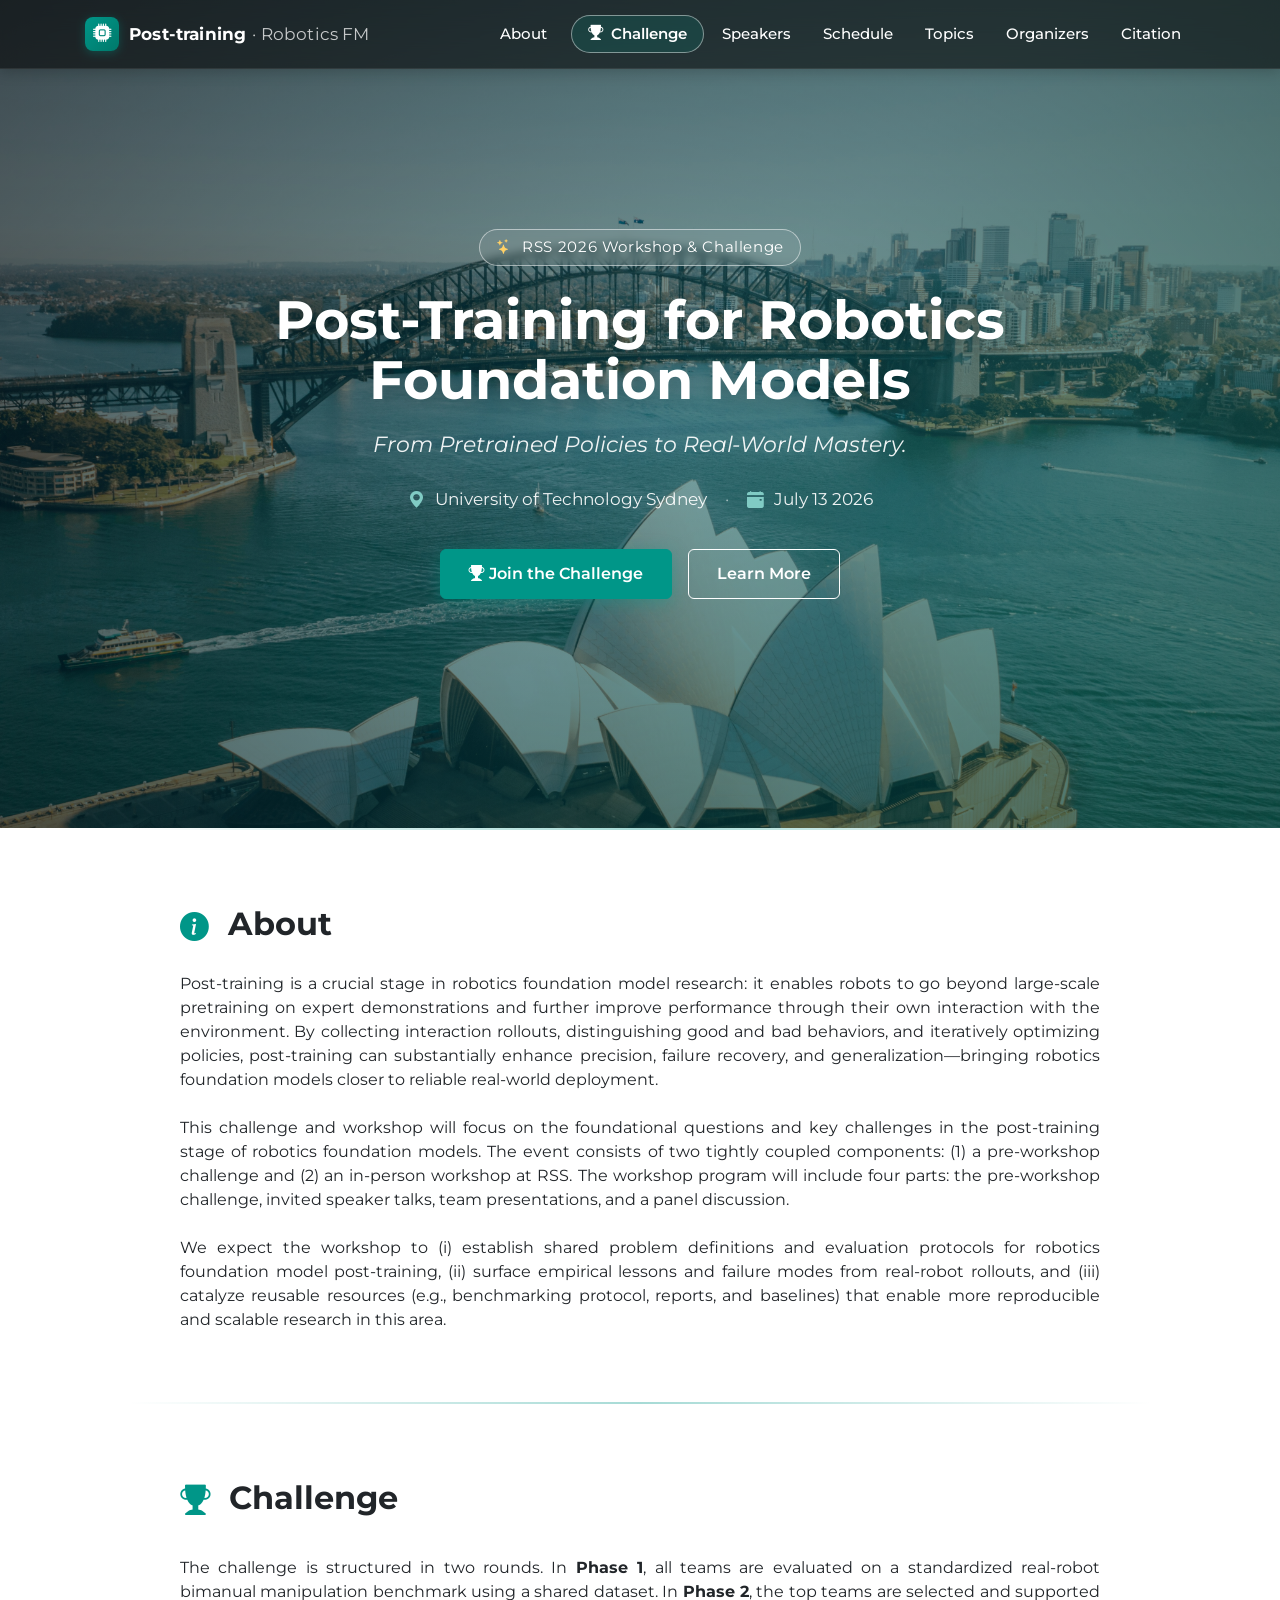
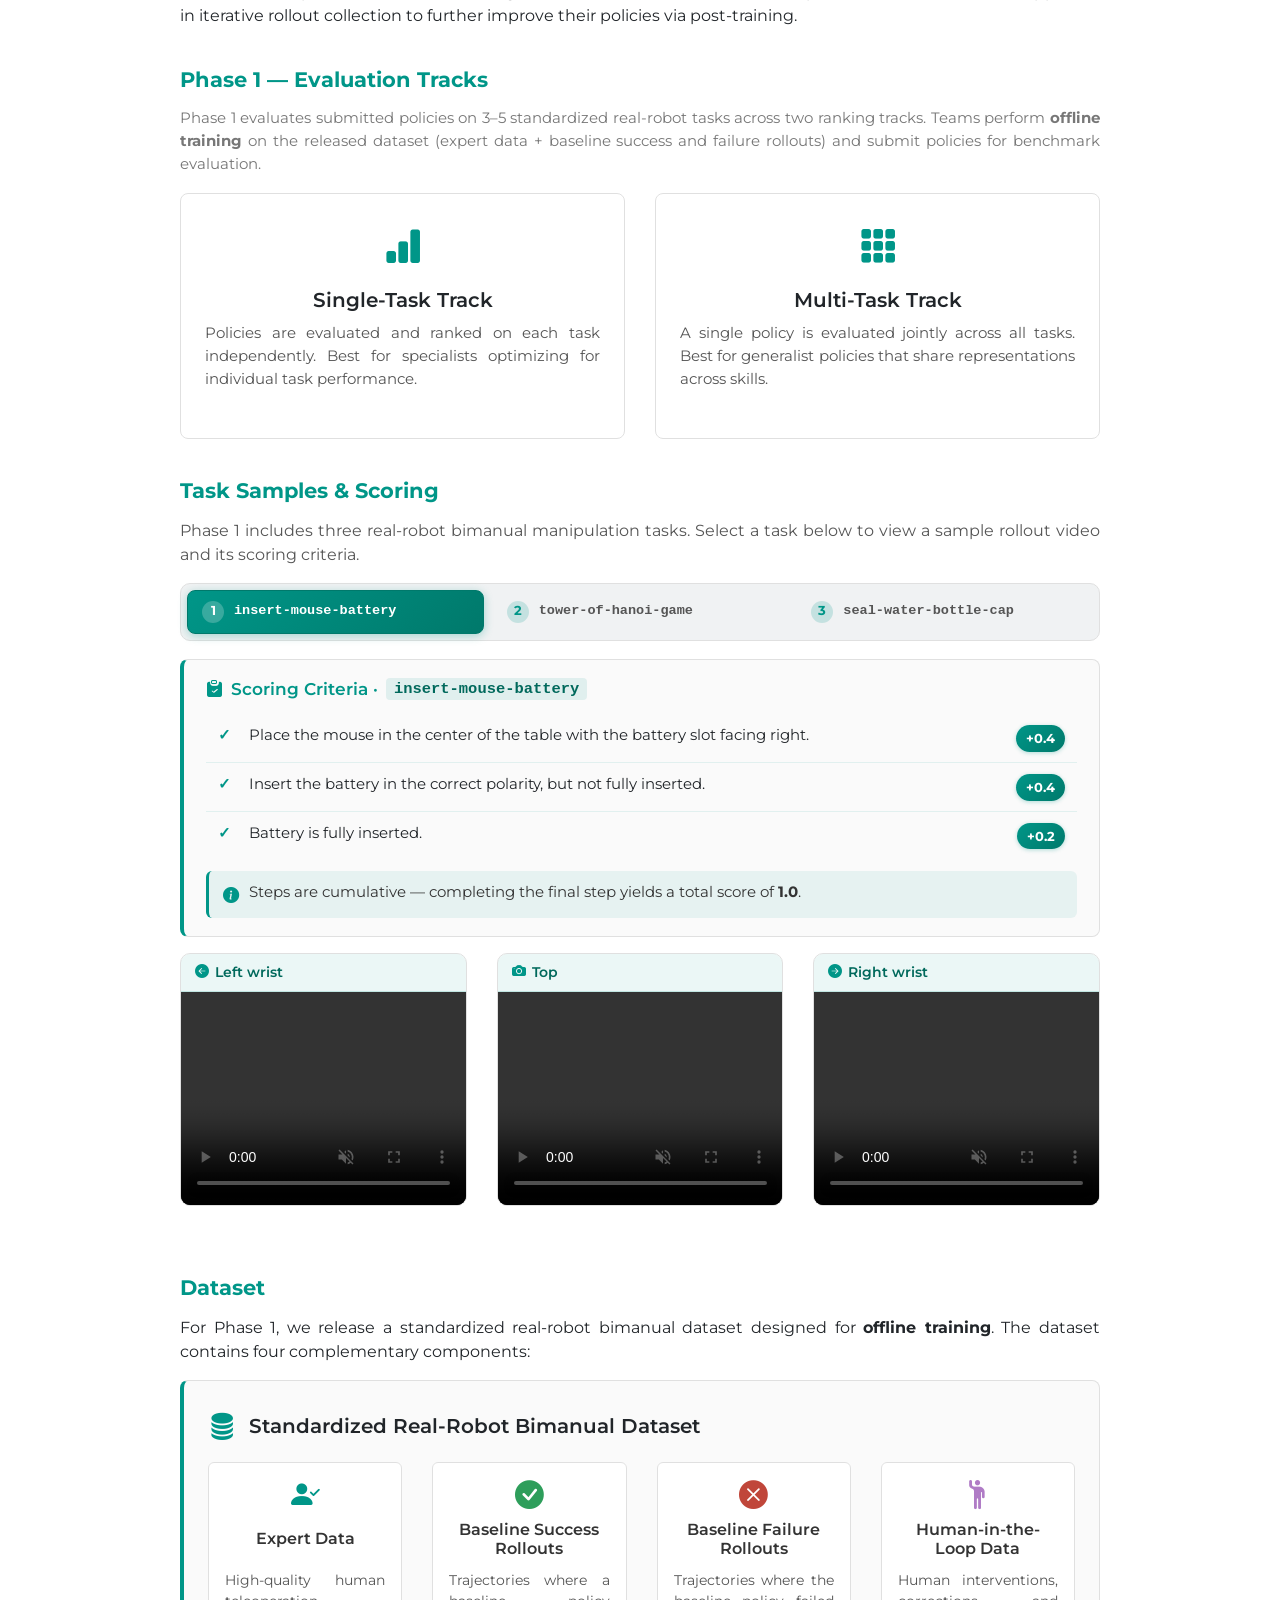
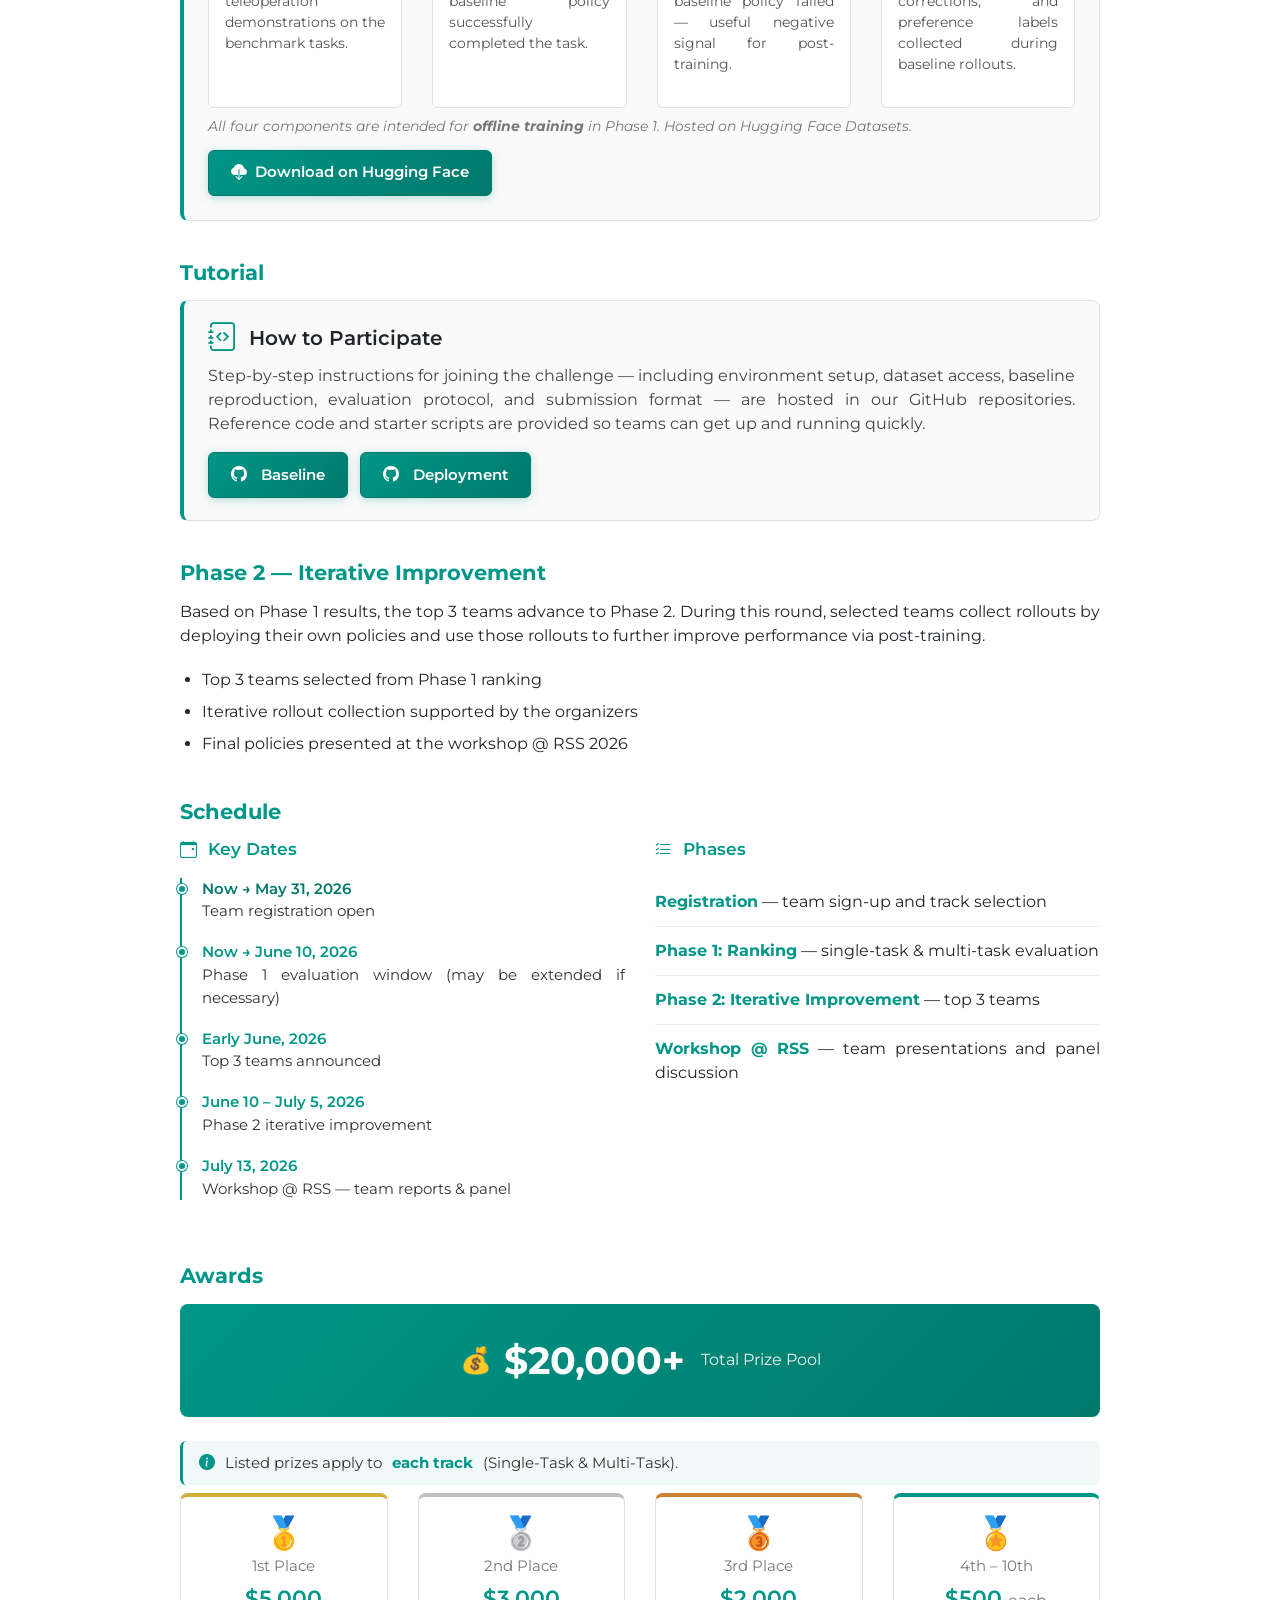
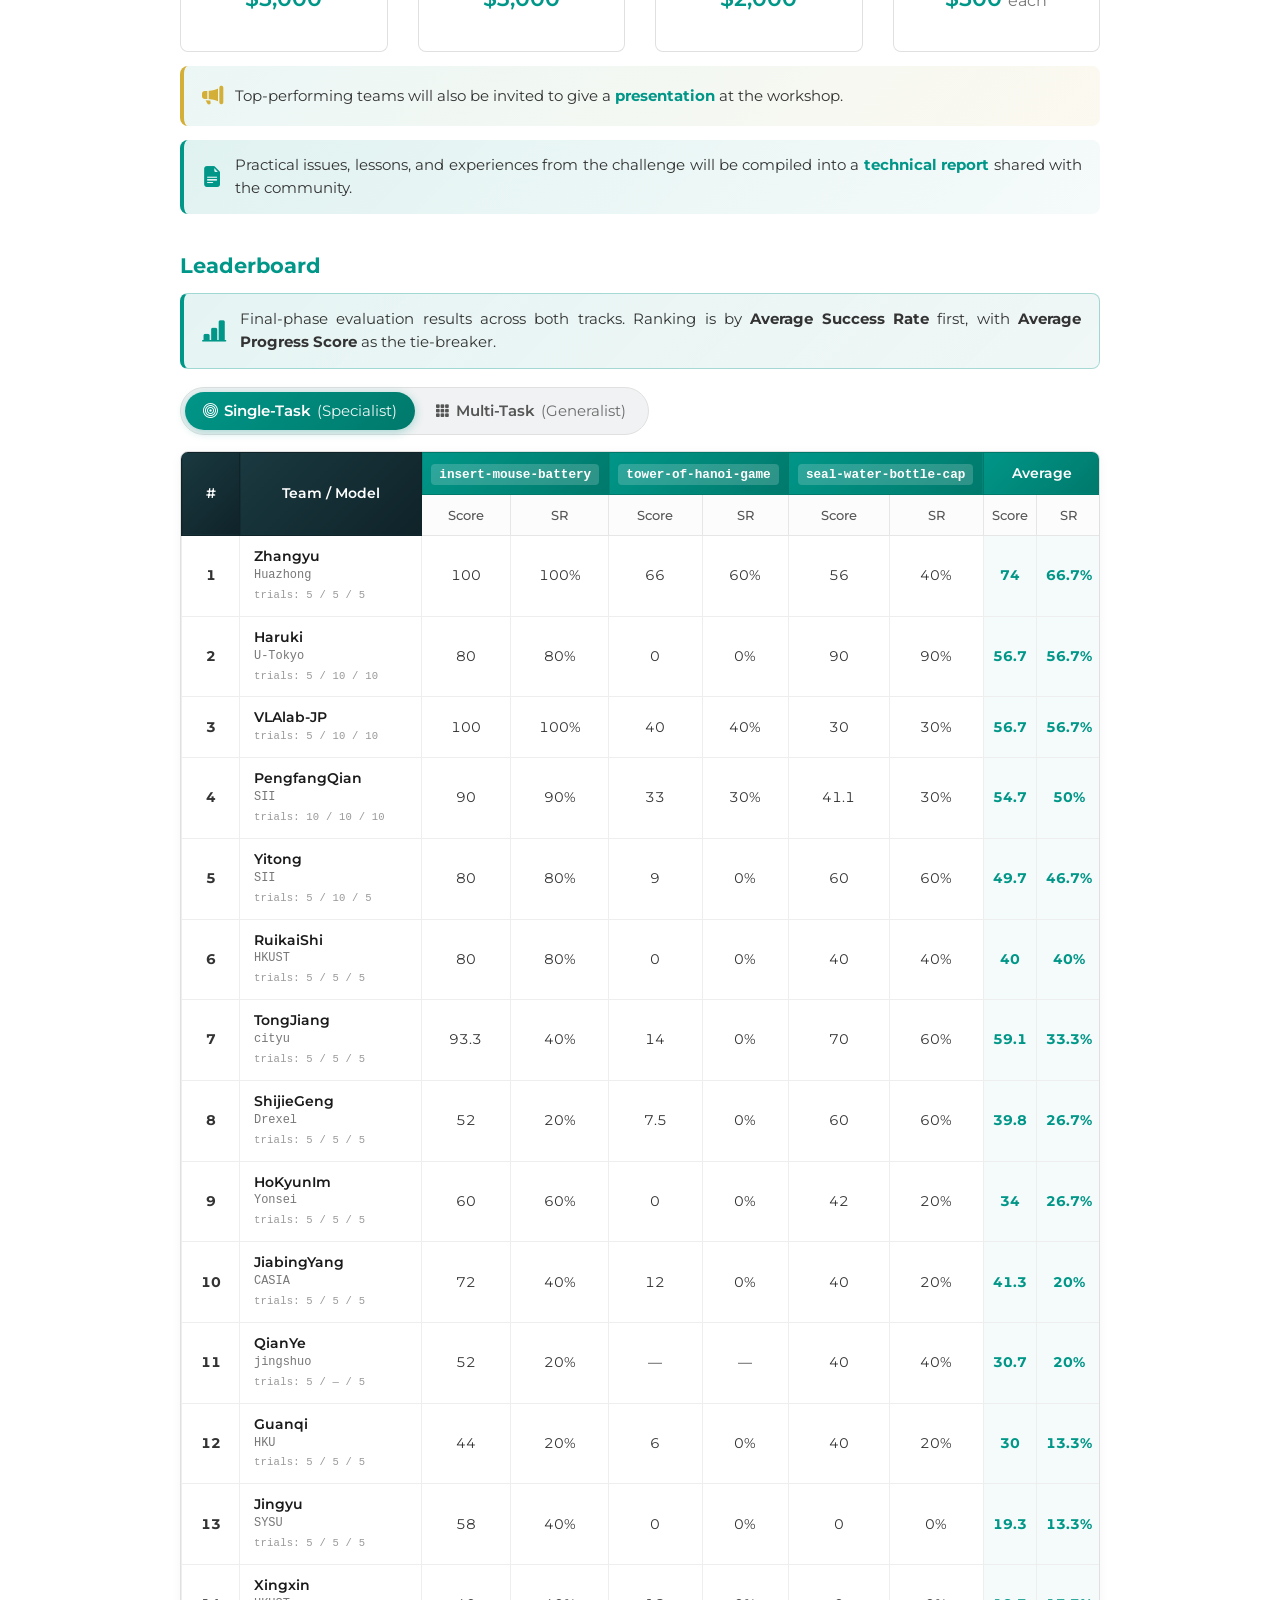
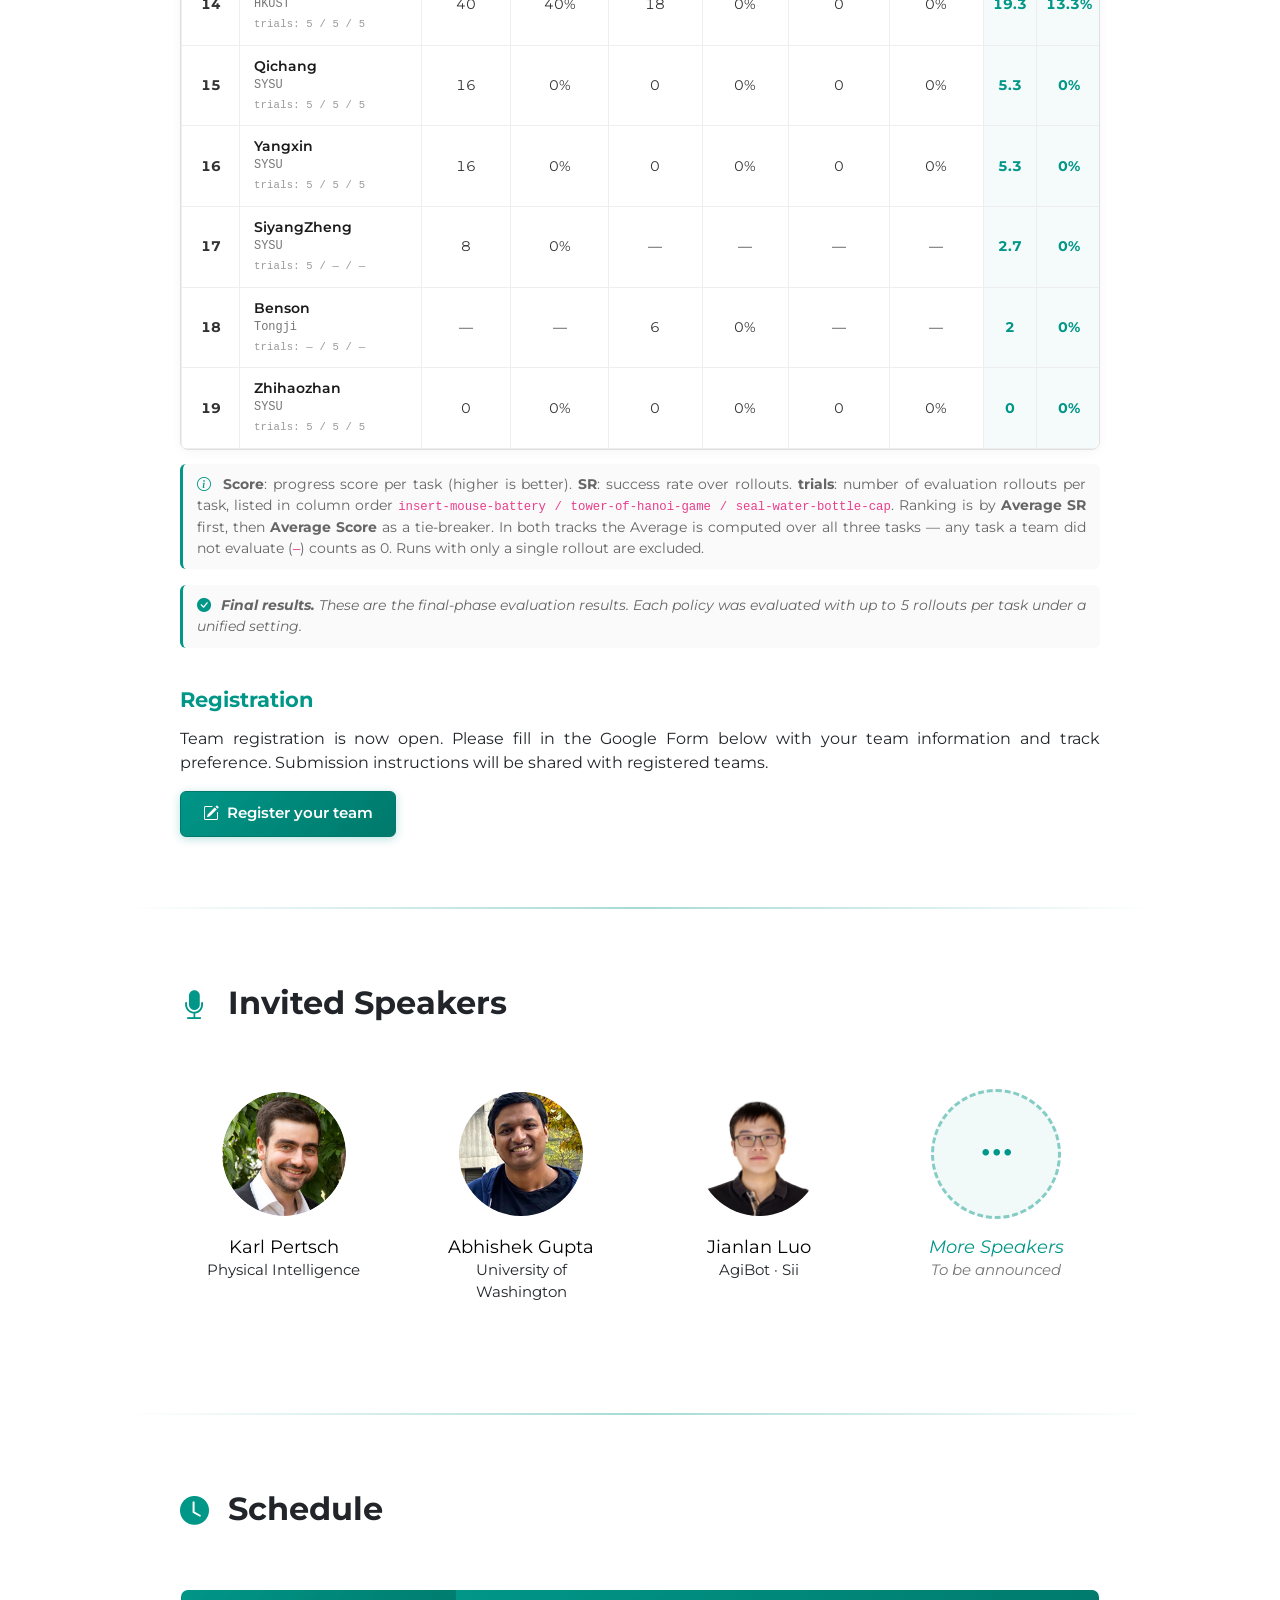
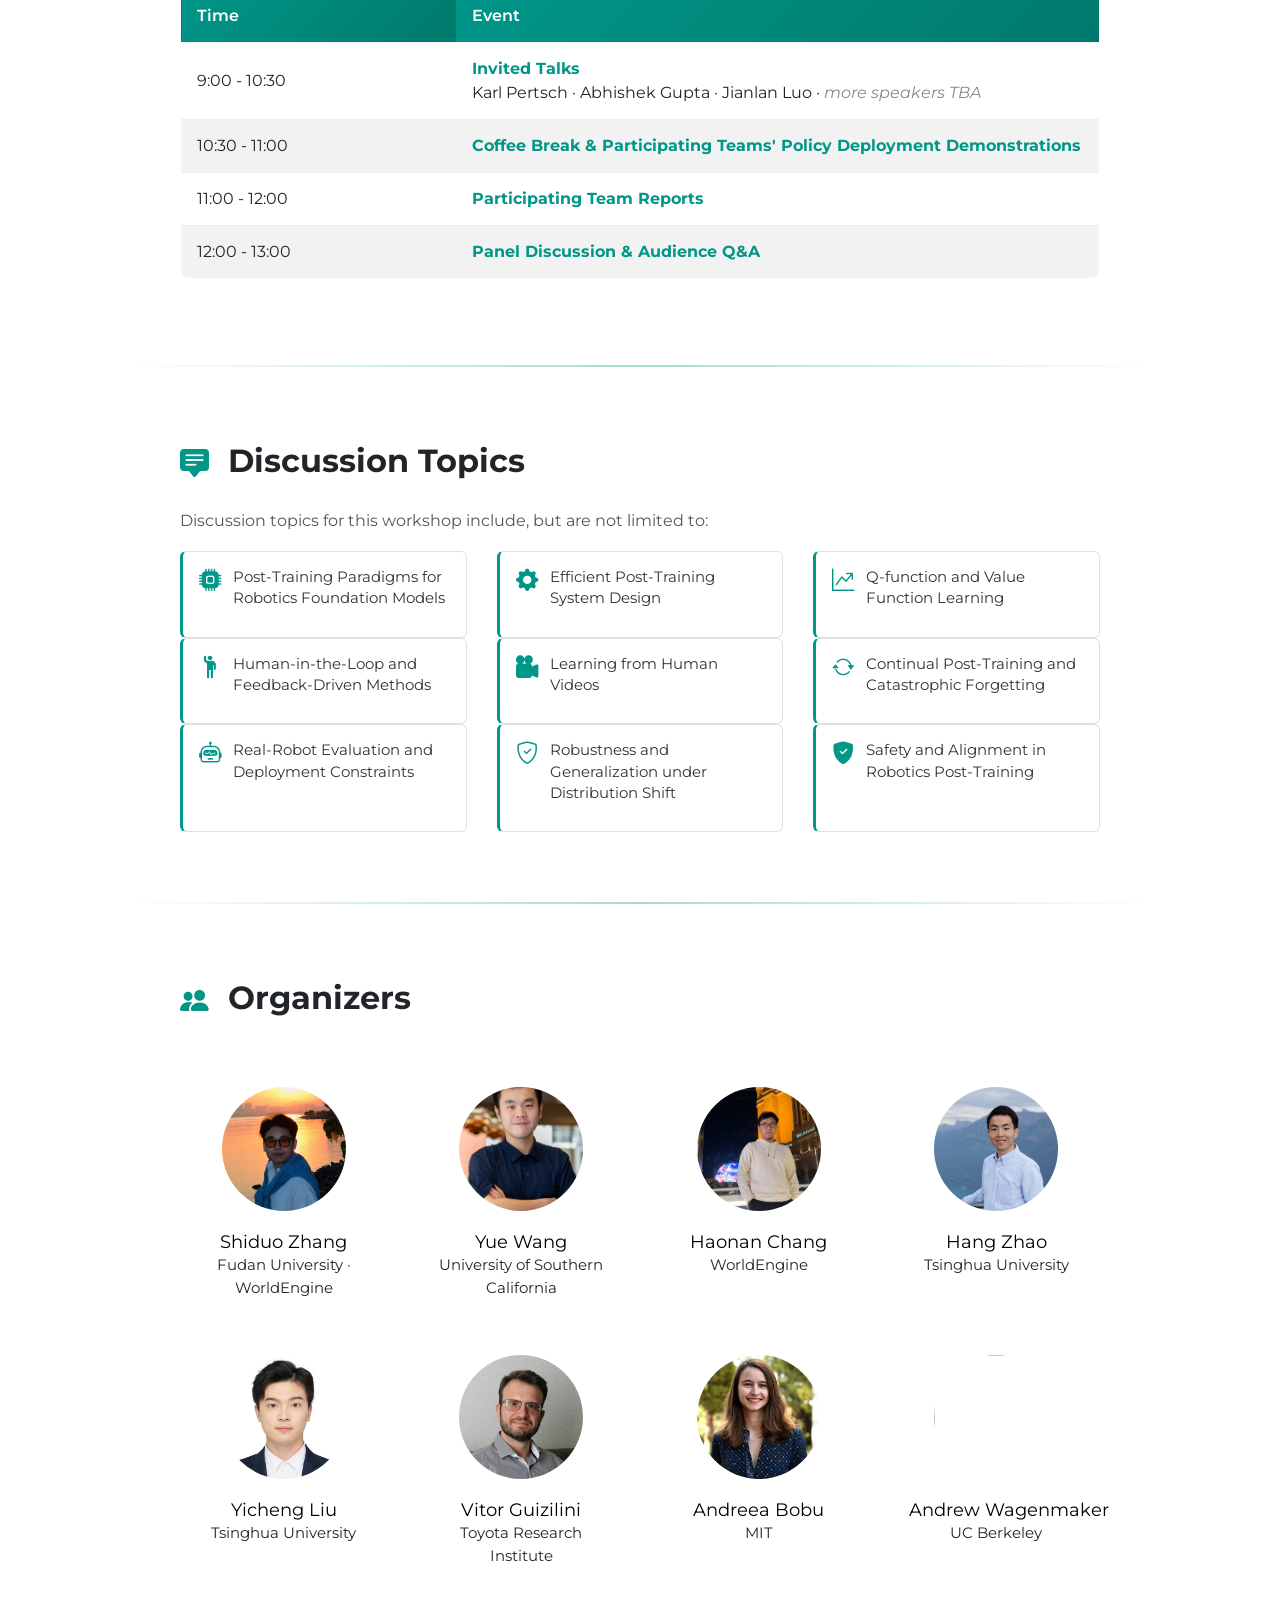
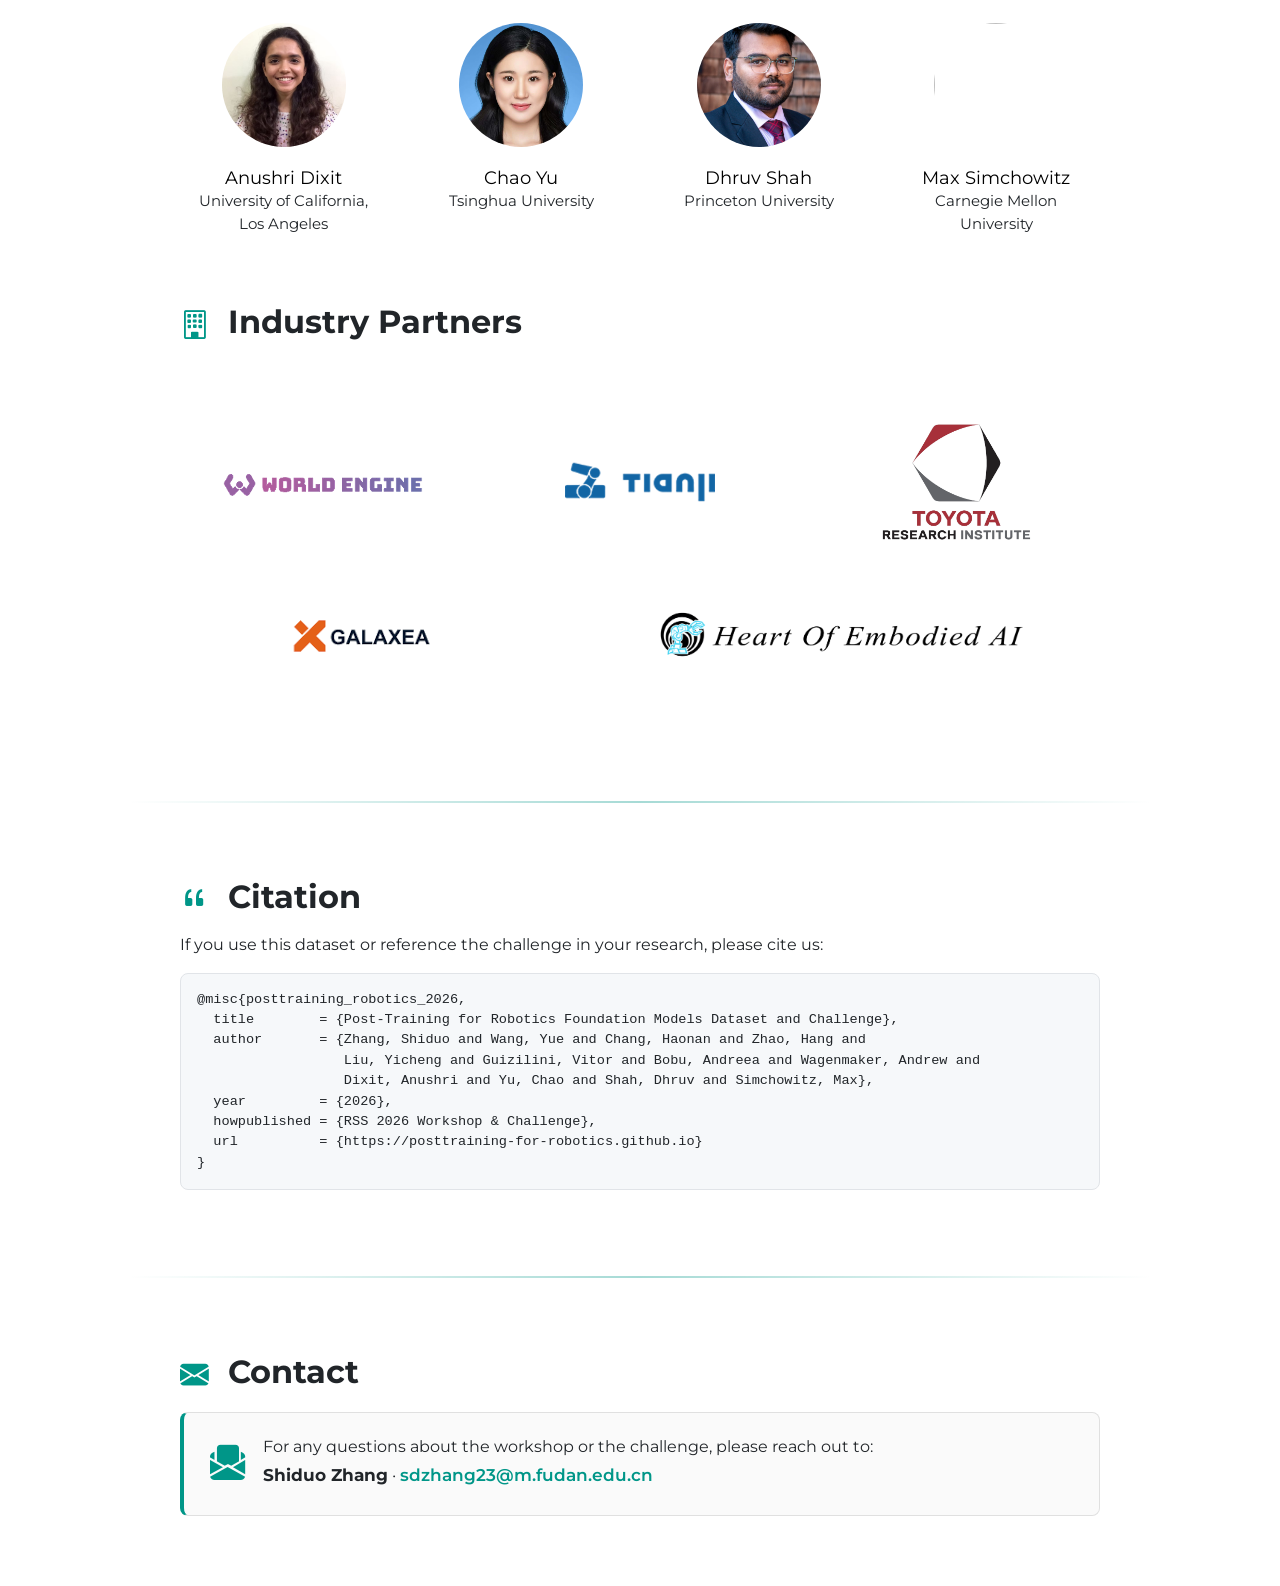
==== index.html @ f2fa3cc4 "update leaderboard" ====
<!DOCTYPE html>
<html lang="en">
    <head>
	<link rel="preconnect" href="https://fonts.gstatic.com">
<link href="https://fonts.googleapis.com/css2?family=Montserrat:wght@400;600&display=swap" rel="stylesheet">
	<meta charset="utf-8">
	<meta name="viewport" content="width=device-width, initial-scale=1, shrink-to-fit=no">
	<meta name="description" content="">
	<meta name="author" content="">
	<title>Workshop on Post-Training for Robotics Foundation Models</title>
	<link rel="icon" type="image/png" href="images/logo.png">
	<link rel="apple-touch-icon" href="images/logo.png">
	<script src="https://ajax.googleapis.com/ajax/libs/jquery/3.5.1/jquery.min.js"></script>

	  <meta charset="utf-8">
	  <meta name="viewport" content="width=device-width, initial-scale=1">
	  <link rel="stylesheet" href="https://maxcdn.bootstrapcdn.com/bootstrap/4.5.2/css/bootstrap.min.css">
	  <script src="https://ajax.googleapis.com/ajax/libs/jquery/3.5.1/jquery.min.js"></script>
	  <script src="https://cdnjs.cloudflare.com/ajax/libs/popper.js/1.16.0/umd/popper.min.js"></script>
	  <script src="https://maxcdn.bootstrapcdn.com/bootstrap/4.5.2/js/bootstrap.min.js"></script>

	<!-- Latest compiled and minified JavaScript -->
	<script src="https://maxcdn.bootstrapcdn.com/bootstrap/3.3.7/js/bootstrap.min.js" integrity="sha384-Tc5IQib027qvyjSMfHjOMaLkfuWVxZxUPnCJA7l2mCWNIpG9mGCD8wGNIcPD7Txa" crossorigin="anonymous"></script>


	<link rel="stylesheet" href="http://maxcdn.bootstrapcdn.com/font-awesome/4.3.0/css/font-awesome.min.css">
	<link rel="stylesheet" href="https://cdn.jsdelivr.net/npm/bootstrap-icons@1.11.3/font/bootstrap-icons.css">
	<!-- Custom styles for this template -->


	<link href="css/scrolling-nav.css" rel="stylesheet">
	<link href="css/style.css" rel="stylesheet">
	    <!-- Global site tag (gtag.js) - Google Analytics -->
<script async src="https://www.googletagmanager.com/gtag/js?id=G-0M445FTS98"></script>
<script>
  window.dataLayer = window.dataLayer || [];
  function gtag(){dataLayer.push(arguments);}
  gtag('js', new Date());

  gtag('config', 'G-0M445FTS98');
</script>
    </head>

    <body id="page-top">

	<!-- Navigation -->
	<nav class="navbar navbar-expand-lg fixed-top" id="mainNav">
	    <div class="container bar-container">
		<a class="navbar-brand" href="#page-top">
		    <span class="brand-mark"><i class="bi bi-cpu-fill"></i></span>
		    <span class="brand-text">Post-training<span class="brand-text-sub"> · Robotics FM</span></span>
		</a>
		<button class="navbar-toggler" type="button" data-toggle="collapse" data-target="#navbarResponsive" aria-controls="navbarResponsive" aria-expanded="false" aria-label="Toggle navigation">
		    <span class="navbar-toggler-icon"></span>
		</button>
		<div class="collapse navbar-collapse" id="navbarResponsive">
		    <ul class="navbar-nav ml-auto">
				<li class="nav-item">
				    <a class="nav-link js-scroll-trigger" href="#about">About</a>
				</li>
				<li class="nav-item nav-item-cta dropdown">
				    <a class="nav-link js-scroll-trigger dropdown-toggle" href="#challenge" id="challengeDropdown" role="button" data-toggle="dropdown" aria-haspopup="true" aria-expanded="false"><i class="bi bi-trophy-fill"></i> Challenge</a>
				    <div class="dropdown-menu dropdown-menu-right" aria-labelledby="challengeDropdown">
					<a class="dropdown-item js-scroll-trigger" href="#challenge"><i class="bi bi-flag-fill"></i> Overview &amp; Tracks</a>
					<a class="dropdown-item js-scroll-trigger" href="#challenge-tasks"><i class="bi bi-camera-video-fill"></i> Tasks &amp; Scoring</a>
					<a class="dropdown-item js-scroll-trigger" href="#challenge-dataset"><i class="bi bi-database-fill"></i> Dataset</a>
					<a class="dropdown-item js-scroll-trigger" href="#challenge-tutorial"><i class="bi bi-journal-code"></i> Tutorial</a>
					<a class="dropdown-item js-scroll-trigger" href="#challenge-leaderboard"><i class="bi bi-bar-chart-line-fill"></i> Leaderboard</a>
					<a class="dropdown-item js-scroll-trigger" href="#challenge-registration"><i class="bi bi-pencil-square"></i> Registration</a>
				    </div>
				</li>
				<li class="nav-item">
				    <a class="nav-link js-scroll-trigger" href="#speakers">Speakers</a>
				</li>
				<li class="nav-item">
				    <a class="nav-link js-scroll-trigger" href="#schedule">Schedule</a>
				</li>
				<li class="nav-item">
				    <a class="nav-link js-scroll-trigger" href="#topics">Topics</a>
				</li>
				<li class="nav-item">
				    <a class="nav-link js-scroll-trigger" href="#organizers">Organizers</a>
				</li>
				<li class="nav-item">
				    <a class="nav-link js-scroll-trigger" href="#citation">Citation</a>
				</li>
		    </ul>
		</div>
	    </div>
	</nav>

	<header id="hero" class="hero-section">
	    <div class="hero-overlay"></div>
	    <div class="container hero-content">
		<div class="hero-eyebrow"><i class="bi bi-stars"></i> RSS 2026 Workshop &amp; Challenge</div>
		<h1 class="hero-title">Post-Training for Robotics Foundation Models</h1>
		<div class="hero-slogan">From Pretrained Policies to Real-World Mastery.</div>
		<div class="hero-meta">
		    <span><i class="bi bi-geo-alt-fill"></i> University of Technology Sydney</span>
		    <span class="hero-meta-sep">·</span>
		    <span><i class="bi bi-calendar-event-fill"></i> July 13 2026</span>
		</div>
		<div class="hero-cta">
		    <a href="#challenge" class="btn btn-hero-primary"><i class="bi bi-trophy-fill"></i> Join the Challenge</a>
		    <a href="#about" class="btn btn-hero-outline">Learn More</a>
		</div>
	    </div>
	</header>

	    <hr class="half-rule"/>
	<section id="about">
	    <div class="container">
		<div class="row">
		    <div class="col-md-10 mx-auto">
			<span class="titlesec"><i class="bi bi-info-circle-fill"></i> About</span>
			<br>
			<span>
			Post-training is a crucial stage in robotics foundation model research: it enables robots to go beyond large-scale pretraining on expert demonstrations and further improve performance through their own interaction with the environment. By collecting interaction rollouts, distinguishing good and bad behaviors, and iteratively optimizing policies, post-training can substantially enhance precision, failure recovery, and generalization—bringing robotics foundation models closer to reliable real-world deployment.
			<br><br>
			This challenge and workshop will focus on the foundational questions and key challenges in the post-training stage of robotics foundation models. The event consists of two tightly coupled components: (1) a pre-workshop challenge and (2) an in-person workshop at RSS. The workshop program will include four parts: the pre-workshop challenge, invited speaker talks, team presentations, and a panel discussion.
			<br><br>
			We expect the workshop to (i) establish shared problem definitions and evaluation protocols for robotics foundation model post-training, (ii) surface empirical lessons and failure modes from real-robot rollouts, and (iii) catalyze reusable resources (e.g., benchmarking protocol, reports, and baselines) that enable more reproducible and scalable research in this area.
			</span>
		    </div>
		</div>
	    </div>
	</section>


<hr class="half-rule"/>
	<section id="challenge">
	    <div class="container">
		<div class="row">
		    <div class="col-md-10 mx-auto">
			<span class="titlesec"><i class="bi bi-trophy-fill"></i> Challenge</span>
			<br>
			<p class="challenge-intro">
			    The challenge is structured in two rounds. In <b>Phase 1</b>, all teams are evaluated on a standardized real-robot bimanual manipulation benchmark using a shared dataset. In <b>Phase 2</b>, the top teams are selected and supported in iterative rollout collection to further improve their policies via post-training.
			</p>

			<!-- Phase 1 Tracks -->
			<span class="subtitlesec">Phase 1 — Evaluation Tracks</span>
			<p class="challenge-caption">Phase 1 evaluates submitted policies on 3–5 standardized real-robot tasks across two ranking tracks. Teams perform <b>offline training</b> on the released dataset (expert data + baseline success and failure rollouts) and submit policies for benchmark evaluation.</p>
			<div class="row tracks-row">
			    <div class="col-md-6">
				<div class="track-card">
				    <div class="track-card-icon"><i class="bi bi-bar-chart-fill"></i></div>
				    <h5>Single-Task Track</h5>
				    <p>Policies are evaluated and ranked on each task independently. Best for specialists optimizing for individual task performance.</p>
				</div>
			    </div>
			    <div class="col-md-6">
				<div class="track-card">
				    <div class="track-card-icon"><i class="bi bi-grid-3x3-gap-fill"></i></div>
				    <h5>Multi-Task Track</h5>
				    <p>A single policy is evaluated jointly across all tasks. Best for generalist policies that share representations across skills.</p>
				</div>
			    </div>
			</div>

			<!-- Task Samples & Scoring -->
			<span class="subtitlesec" id="challenge-tasks">Task Samples &amp; Scoring</span>
			<p class="tasks-intro">
			    Phase 1 includes three real-robot bimanual manipulation tasks. Select a task below to view a sample rollout video and its scoring criteria.
			</p>
			<div class="task-selector-wrapper">
			    <div class="task-tabs" role="tablist" aria-label="Task selector">
				<button type="button" class="task-tab active" data-task-tab="insert-mouse-battery" role="tab" aria-selected="true" aria-controls="task-pane-mouse">
				    <span class="task-tab-num">1</span>
				    <code>insert-mouse-battery</code>
				</button>
				<button type="button" class="task-tab" data-task-tab="tower-of-hanoi-game" role="tab" aria-selected="false" aria-controls="task-pane-hanoi">
				    <span class="task-tab-num">2</span>
				    <code>tower-of-hanoi-game</code>
				</button>
				<button type="button" class="task-tab" data-task-tab="seal-water-bottle-cap" role="tab" aria-selected="false" aria-controls="task-pane-bottle">
				    <span class="task-tab-num">3</span>
				    <code>seal-water-bottle-cap</code>
				</button>
			    </div>

			    <!-- Task 1: insert-mouse-battery -->
			    <div class="task-pane active" id="task-pane-mouse" role="tabpanel" data-task-pane="insert-mouse-battery">
				<div class="task-criteria">
				    <h6><i class="bi bi-clipboard-check-fill"></i> Scoring Criteria · <code>insert-mouse-battery</code></h6>
				    <ul class="criteria-list">
					<li>
					    <span class="criteria-text">Place the mouse in the center of the table with the battery slot facing right.</span>
					    <span class="badge-group">
						<span class="score-badge">+0.4</span>
						<!-- <span class="cumulative">total 0.4</span> -->
					    </span>
					</li>
					<li>
					    <span class="criteria-text">Insert the battery in the correct polarity, but not fully inserted.</span>
					    <span class="badge-group">
						<span class="score-badge">+0.4</span>
						<!-- <span class="cumulative">total 0.8</span> -->
					    </span>
					</li>
					<li>
					    <span class="criteria-text">Battery is fully inserted.</span>
					    <span class="badge-group">
						<span class="score-badge">+0.2</span>
						<!-- <span class="cumulative">total 1.0</span> -->
					    </span>
					</li>
				    </ul>
				    <div class="criteria-notice">
					<i class="bi bi-info-circle-fill"></i>
					<span>Steps are cumulative — completing the final step yields a total score of <b>1.0</b>.</span>
				    </div>
				</div>
				<div class="row task-videos-row">
				    <div class="col-md-4">
					<div class="task-video-card">
					    <div class="task-video-label"><i class="bi bi-arrow-left-circle-fill"></i> Left wrist</div>
					    <div class="task-video-container">
						<video controls muted loop playsinline preload="metadata">
						    <source src="videos/insert-mouse-battery-left.mp4" type="video/mp4">
						</video>
					    </div>
					</div>
				    </div>
				    <div class="col-md-4">
					<div class="task-video-card">
					    <div class="task-video-label"><i class="bi bi-camera-fill"></i> Top</div>
					    <div class="task-video-container">
						<video controls muted loop playsinline preload="metadata">
						    <source src="videos/insert-mouse-battery-top.mp4" type="video/mp4">
						</video>
					    </div>
					</div>
				    </div>
				    <div class="col-md-4">
					<div class="task-video-card">
					    <div class="task-video-label"><i class="bi bi-arrow-right-circle-fill"></i> Right wrist</div>
					    <div class="task-video-container">
						<video controls muted loop playsinline preload="metadata">
						    <source src="videos/insert-mouse-battery-right.mp4" type="video/mp4">
						</video>
					    </div>
					</div>
				    </div>
				</div>
			    </div>

			    <!-- Task 2: tower-of-hanoi-game -->
			    <div class="task-pane" id="task-pane-hanoi" role="tabpanel" data-task-pane="tower-of-hanoi-game" hidden>
				<div class="task-criteria">
				    <h6><i class="bi bi-clipboard-check-fill"></i> Scoring Criteria · <code>tower-of-hanoi-game</code></h6>
				    <ul class="criteria-list">
					<li>
					    <span class="criteria-text">Successfully place the small ring onto the opposite peg.</span>
					    <span class="badge-group">
						<span class="score-badge">+0.3</span>
					    </span>
					</li>
					<li>
					    <span class="criteria-text">Successfully place the large ring onto the middle peg.</span>
					    <span class="badge-group">
						<span class="score-badge">+0.3</span>
					    </span>
					</li>
					<li>
					    <span class="criteria-text">Successfully place the small ring onto the middle peg and stack it on top of the large ring.</span>
					    <span class="badge-group">
						<span class="score-badge">+0.4</span>
					    </span>
					</li>
				    </ul>
				    <div class="criteria-notice">
					<i class="bi bi-info-circle-fill"></i>
					<span>As long as the final configuration has the large ring on the bottom and the small ring on top, the score will be counted as <b>1.0</b>.</span>
				    </div>
				</div>
				<div class="row task-videos-row">
				    <div class="col-md-4">
					<div class="task-video-card">
					    <div class="task-video-label"><i class="bi bi-arrow-left-circle-fill"></i> Left wrist</div>
					    <div class="task-video-container">
						<video controls muted loop playsinline preload="metadata">
						    <source src="videos/tower-of-hanoi-game-left.mp4" type="video/mp4">
						</video>
					    </div>
					</div>
				    </div>
				    <div class="col-md-4">
					<div class="task-video-card">
					    <div class="task-video-label"><i class="bi bi-camera-fill"></i> Top</div>
					    <div class="task-video-container">
						<video controls muted loop playsinline preload="metadata">
						    <source src="videos/tower-of-hanoi-game-top.mp4" type="video/mp4">
						</video>
					    </div>
					</div>
				    </div>
				    <div class="col-md-4">
					<div class="task-video-card">
					    <div class="task-video-label"><i class="bi bi-arrow-right-circle-fill"></i> Right wrist</div>
					    <div class="task-video-container">
						<video controls muted loop playsinline preload="metadata">
						    <source src="videos/tower-of-hanoi-game-right.mp4" type="video/mp4">
						</video>
					    </div>
					</div>
				    </div>
				</div>
			    </div>

			    <!-- Task 3: seal-water-bottle-cap -->
			    <div class="task-pane" id="task-pane-bottle" role="tabpanel" data-task-pane="seal-water-bottle-cap" hidden>
				<div class="task-criteria">
				    <h6><i class="bi bi-clipboard-check-fill"></i> Scoring Criteria · <code>seal-water-bottle-cap</code></h6>
				    <ul class="criteria-list">
					<li>
					    <span class="criteria-text">Insert the straw of the bottle cap into the bottle and place the cap onto the bottle.</span>
					    <span class="badge-group">
						<span class="score-badge">+0.5</span>
					    </span>
					</li>
					<li>
					    <span class="criteria-text">Tighten the cap — score scales with how firmly it is fastened.</span>
					    <span class="badge-group">
						<span class="score-badge graduated">+0 → +0.5</span>
						<span class="cumulative">final 0.5 – 1.0</span>
					    </span>
					</li>
				    </ul>
				    <div class="criteria-notice">
					<i class="bi bi-info-circle-fill"></i>
					<span>The tightening score is graduated based on the number of turns the robot makes. A final score of <b>1.0</b> indicates the cap is fully tightened.</span>
				    </div>
				</div>
				<div class="row task-videos-row">
				    <div class="col-md-4">
					<div class="task-video-card">
					    <div class="task-video-label"><i class="bi bi-arrow-left-circle-fill"></i> Left wrist</div>
					    <div class="task-video-container">
						<video controls muted loop playsinline preload="metadata">
						    <source src="videos/seal-water-bottle-cap-left.mp4" type="video/mp4">
						</video>
					    </div>
					</div>
				    </div>
				    <div class="col-md-4">
					<div class="task-video-card">
					    <div class="task-video-label"><i class="bi bi-camera-fill"></i> Top</div>
					    <div class="task-video-container">
						<video controls muted loop playsinline preload="metadata">
						    <source src="videos/seal-water-bottle-cap-top.mp4" type="video/mp4">
						</video>
					    </div>
					</div>
				    </div>
				    <div class="col-md-4">
					<div class="task-video-card">
					    <div class="task-video-label"><i class="bi bi-arrow-right-circle-fill"></i> Right wrist</div>
					    <div class="task-video-container">
						<video controls muted loop playsinline preload="metadata">
						    <source src="videos/seal-water-bottle-cap-right.mp4" type="video/mp4">
						</video>
					    </div>
					</div>
				    </div>
				</div>
			    </div>
			</div>

			<!-- Dataset -->
			<span class="subtitlesec" id="challenge-dataset">Dataset</span>
			<p class="dataset-intro">
			    For Phase 1, we release a standardized real-robot bimanual dataset designed for <b>offline training</b>. The dataset contains four complementary components:
			</p>
			<div class="dataset-card">
			    <div class="dataset-card-header">
				<i class="bi bi-database-fill"></i>
				<h5>Standardized Real-Robot Bimanual Dataset</h5>
			    </div>
			    <div class="row dataset-components">
				<div class="col-lg-3 col-md-6">
				    <div class="dataset-component">
					<div class="dataset-component-icon"><i class="bi bi-person-check-fill"></i></div>
					<h6>Expert Data</h6>
					<p>High-quality human teleoperation demonstrations on the benchmark tasks.</p>
				    </div>
				</div>
				<div class="col-lg-3 col-md-6">
				    <div class="dataset-component">
					<div class="dataset-component-icon success"><i class="bi bi-check-circle-fill"></i></div>
					<h6>Baseline Success Rollouts</h6>
					<p>Trajectories where a baseline policy successfully completed the task.</p>
				    </div>
				</div>
				<div class="col-lg-3 col-md-6">
				    <div class="dataset-component">
					<div class="dataset-component-icon failure"><i class="bi bi-x-circle-fill"></i></div>
					<h6>Baseline Failure Rollouts</h6>
					<p>Trajectories where the baseline policy failed — useful negative signal for post-training.</p>
				    </div>
				</div>
				<div class="col-lg-3 col-md-6">
				    <div class="dataset-component">
					<div class="dataset-component-icon hitl"><i class="bi bi-person-raised-hand"></i></div>
					<h6>Human-in-the-Loop Data</h6>
					<p>Human interventions, corrections, and preference labels collected during baseline rollouts.</p>
				    </div>
				</div>
			    </div>
			    <p class="dataset-note">All four components are intended for <b>offline training</b> in Phase 1. Hosted on Hugging Face Datasets.</p>
			    <a href="https://huggingface.co/datasets/Posttraining-RFM-RSS2026/Challenge-phase1-dataset" class="btn-primary-solid" target="_blank" rel="noopener"><i class="bi bi-cloud-download-fill"></i> Download on Hugging Face</a>
			</div>

			<!-- Tutorial -->
			<span class="subtitlesec" id="challenge-tutorial">Tutorial</span>
			<div class="tutorial-card">
			    <div class="tutorial-card-header">
				<i class="bi bi-journal-code"></i>
				<h5>How to Participate</h5>
			    </div>
			    <p>
				Step-by-step instructions for joining the challenge — including environment setup, dataset access, baseline reproduction, evaluation protocol, and submission format — are hosted in our GitHub repositories. Reference code and starter scripts are provided so teams can get up and running quickly.
			    </p>
			    <div class="tutorial-actions">
				<a href="https://github.com/posttraining-for-robotics/openpi-baseline" class="btn-primary-solid" target="_blank" rel="noopener"><i class="bi bi-github"></i> Baseline </a>
				<a href="https://github.com/posttraining-for-robotics/policy_deployment" class="btn-primary-solid" target="_blank" rel="noopener"><i class="bi bi-github"></i> Deployment </a>
			    </div>
			</div>

			<!-- Phase 2 -->
			<span class="subtitlesec">Phase 2 — Iterative Improvement</span>
			<p>
			    Based on Phase 1 results, the top 3 teams advance to Phase 2. During this round, selected teams collect rollouts by deploying their own policies and use those rollouts to further improve performance via post-training.
			</p>
			<ul class="phase2-list">
			    <li>Top 3 teams selected from Phase 1 ranking</li>
			    <li>Iterative rollout collection supported by the organizers</li>
			    <li>Final policies presented at the workshop @ RSS 2026</li>
			</ul>

			<!-- Schedule -->
			<span class="subtitlesec">Schedule</span>
			<div class="row schedule-grid">
			    <div class="col-md-6">
				<h6><i class="bi bi-calendar-event"></i> Key Dates</h6>
				<div class="timeline-vertical">
				    <div class="timeline-event highlight">
					<div class="timeline-date">Now → May 31, 2026</div>
					<div class="timeline-content">Team registration open</div>
				    </div>
				    <div class="timeline-event">
					<div class="timeline-date">Now → June 10, 2026</div>
					<div class="timeline-content">Phase 1 evaluation window (may be extended if necessary)</div>
				    </div>
				    <div class="timeline-event">
					<div class="timeline-date">Early June, 2026</div>
					<div class="timeline-content">Top 3 teams announced</div>
				    </div>
				    <div class="timeline-event">
					<div class="timeline-date">June 10 – July 5, 2026</div>
					<div class="timeline-content">Phase 2 iterative improvement</div>
				    </div>
				    <div class="timeline-event">
					<div class="timeline-date">July 13, 2026</div>
					<div class="timeline-content">Workshop @ RSS — team reports & panel</div>
				    </div>
				</div>
			    </div>
			    <div class="col-md-6">
				<h6><i class="bi bi-list-check"></i> Phases</h6>
				<ul class="phase-list">
				    <li><strong>Registration</strong> — team sign-up and track selection</li>
				    <li><strong>Phase 1: Ranking</strong> — single-task & multi-task evaluation</li>
				    <li><strong>Phase 2: Iterative Improvement</strong> — top 3 teams</li>
				    <li><strong>Workshop @ RSS</strong> — team presentations and panel discussion</li>
				</ul>
			    </div>
			</div>

			<!-- Awards -->
			<span class="subtitlesec">Awards</span>
			<div class="prize-banner">
			    <span class="prize-icon">💰</span>
			    <span class="prize-amount">$20,000+</span>
			    <span class="prize-label">Total Prize Pool</span>
			</div>
			<p class="awards-track-note">
			    <i class="bi bi-info-circle-fill"></i>
			    Listed prizes apply to <b>each track</b> (Single-Task &amp; Multi-Task).
			</p>
			<div class="row awards-grid">
			    <div class="col-md-3 col-6">
				<div class="award-card gold">
				    <div class="award-medal">🥇</div>
				    <div class="award-rank">1st Place</div>
				    <div class="award-amount">$5,000</div>
				</div>
			    </div>
			    <div class="col-md-3 col-6">
				<div class="award-card silver">
				    <div class="award-medal">🥈</div>
				    <div class="award-rank">2nd Place</div>
				    <div class="award-amount">$3,000</div>
				</div>
			    </div>
			    <div class="col-md-3 col-6">
				<div class="award-card bronze">
				    <div class="award-medal">🥉</div>
				    <div class="award-rank">3rd Place</div>
				    <div class="award-amount">$2,000</div>
				</div>
			    </div>
			    <div class="col-md-3 col-6">
				<div class="award-card honorable">
				    <div class="award-medal">🏅</div>
				    <div class="award-rank">4th – 10th</div>
				    <div class="award-amount">$500 <span class="award-each">each</span></div>
				</div>
			    </div>
			</div>
			<div class="award-extra-note">
			    <i class="bi bi-megaphone-fill"></i>
			    <span>Top-performing teams will also be invited to give a <b>presentation</b> at the workshop.</span>
			</div>
			<div class="award-extra-note report">
			    <i class="bi bi-file-earmark-text-fill"></i>
			    <span>Practical issues, lessons, and experiences from the challenge will be compiled into a <b>technical report</b> shared with the community.</span>
			</div>

			<!-- Leaderboard -->
			<span class="subtitlesec" id="challenge-leaderboard">Leaderboard</span>
			<div class="leaderboard-banner">
			    <i class="bi bi-bar-chart-line-fill"></i>
			    <div>
				Final-phase evaluation results across both tracks. Ranking is by <b>Average Success Rate</b> first, with <b>Average Progress Score</b> as the tie-breaker.
			    </div>
			</div>

			<!-- Track switcher (Single-Task / Multi-Task) -->
			<div class="lb-tabs" role="tablist" aria-label="Leaderboard track switcher">
			    <button type="button" class="lb-tab active" data-lb-tab="single" role="tab" aria-selected="true" aria-controls="lb-pane-single">
				<i class="bi bi-bullseye"></i> Single-Task <span class="lb-tab-sub">(Specialist)</span>
			    </button>
			    <button type="button" class="lb-tab" data-lb-tab="multi" role="tab" aria-selected="false" aria-controls="lb-pane-multi">
				<i class="bi bi-grid-3x3-gap-fill"></i> Multi-Task <span class="lb-tab-sub">(Generalist)</span>
			    </button>
			</div>

			<!-- Single-Task (Specialist) -->
			<div class="lb-pane active" id="lb-pane-single" role="tabpanel" data-lb-pane="single">
			    <div class="leaderboard-wrapper">
				<table class="leaderboard-table">
				    <thead>
					<tr>
					    <th rowspan="2" class="lb-rank">#</th>
					    <th rowspan="2" class="lb-team">Team / Model</th>
					    <th colspan="2" class="lb-task lb-task-1"><code>insert-mouse-battery</code></th>
					    <th colspan="2" class="lb-task lb-task-2"><code>tower-of-hanoi-game</code></th>
					    <th colspan="2" class="lb-task lb-task-3"><code>seal-water-bottle-cap</code></th>
					    <th colspan="2" class="lb-avg">Average</th>
					</tr>
					<tr class="lb-metric-row">
					    <th>Score</th><th>SR</th>
					    <th>Score</th><th>SR</th>
					    <th>Score</th><th>SR</th>
					    <th>Score</th><th>SR</th>
					</tr>
				    </thead>
				    <tbody>
					<tr class="lb-row">
					    <td class="lb-rank-cell">1</td>
					    <td class="lb-team-cell">
						<div class="lb-team-name">Zhangyu</div>
						<div class="lb-model-name">Huazhong</div>
						<div class="lb-trials">trials: 5 / 5 / 5</div>
					    </td>
					    <td>100</td><td>100%</td>
					    <td>66</td><td>60%</td>
					    <td>56</td><td>40%</td>
					    <td class="lb-avg-score">74</td><td class="lb-avg-sr">66.7%</td>
					</tr>
					<tr class="lb-row">
					    <td class="lb-rank-cell">2</td>
					    <td class="lb-team-cell">
						<div class="lb-team-name">Haruki</div>
						<div class="lb-model-name">U-Tokyo</div>
						<div class="lb-trials">trials: 5 / 10 / 10</div>
					    </td>
					    <td>80</td><td>80%</td>
					    <td>0</td><td>0%</td>
					    <td>90</td><td>90%</td>
					    <td class="lb-avg-score">56.7</td><td class="lb-avg-sr">56.7%</td>
					</tr>
					<tr class="lb-row">
					    <td class="lb-rank-cell">3</td>
					    <td class="lb-team-cell">
						<div class="lb-team-name">VLAlab-JP</div>
						<div class="lb-trials">trials: 5 / 10 / 10</div>
					    </td>
					    <td>100</td><td>100%</td>
					    <td>40</td><td>40%</td>
					    <td>30</td><td>30%</td>
					    <td class="lb-avg-score">56.7</td><td class="lb-avg-sr">56.7%</td>
					</tr>
					<tr class="lb-row">
					    <td class="lb-rank-cell">4</td>
					    <td class="lb-team-cell">
						<div class="lb-team-name">PengfangQian</div>
						<div class="lb-model-name">SII</div>
						<div class="lb-trials">trials: 10 / 10 / 10</div>
					    </td>
					    <td>90</td><td>90%</td>
					    <td>33</td><td>30%</td>
					    <td>41.1</td><td>30%</td>
					    <td class="lb-avg-score">54.7</td><td class="lb-avg-sr">50%</td>
					</tr>
					<tr class="lb-row">
					    <td class="lb-rank-cell">5</td>
					    <td class="lb-team-cell">
						<div class="lb-team-name">Yitong</div>
						<div class="lb-model-name">SII</div>
						<div class="lb-trials">trials: 5 / 10 / 5</div>
					    </td>
					    <td>80</td><td>80%</td>
					    <td>9</td><td>0%</td>
					    <td>60</td><td>60%</td>
					    <td class="lb-avg-score">49.7</td><td class="lb-avg-sr">46.7%</td>
					</tr>
					<tr class="lb-row">
					    <td class="lb-rank-cell">6</td>
					    <td class="lb-team-cell">
						<div class="lb-team-name">RuikaiShi</div>
						<div class="lb-model-name">HKUST</div>
						<div class="lb-trials">trials: 5 / 5 / 5</div>
					    </td>
					    <td>80</td><td>80%</td>
					    <td>0</td><td>0%</td>
					    <td>40</td><td>40%</td>
					    <td class="lb-avg-score">40</td><td class="lb-avg-sr">40%</td>
					</tr>
					<tr class="lb-row">
					    <td class="lb-rank-cell">7</td>
					    <td class="lb-team-cell">
						<div class="lb-team-name">TongJiang</div>
						<div class="lb-model-name">cityu</div>
						<div class="lb-trials">trials: 5 / 5 / 5</div>
					    </td>
					    <td>93.3</td><td>40%</td>
					    <td>14</td><td>0%</td>
					    <td>70</td><td>60%</td>
					    <td class="lb-avg-score">59.1</td><td class="lb-avg-sr">33.3%</td>
					</tr>
					<tr class="lb-row">
					    <td class="lb-rank-cell">8</td>
					    <td class="lb-team-cell">
						<div class="lb-team-name">ShijieGeng</div>
						<div class="lb-model-name">Drexel</div>
						<div class="lb-trials">trials: 5 / 5 / 5</div>
					    </td>
					    <td>52</td><td>20%</td>
					    <td>7.5</td><td>0%</td>
					    <td>60</td><td>60%</td>
					    <td class="lb-avg-score">39.8</td><td class="lb-avg-sr">26.7%</td>
					</tr>
					<tr class="lb-row">
					    <td class="lb-rank-cell">9</td>
					    <td class="lb-team-cell">
						<div class="lb-team-name">HoKyunIm</div>
						<div class="lb-model-name">Yonsei</div>
						<div class="lb-trials">trials: 5 / 5 / 5</div>
					    </td>
					    <td>60</td><td>60%</td>
					    <td>0</td><td>0%</td>
					    <td>42</td><td>20%</td>
					    <td class="lb-avg-score">34</td><td class="lb-avg-sr">26.7%</td>
					</tr>
					<tr class="lb-row">
					    <td class="lb-rank-cell">10</td>
					    <td class="lb-team-cell">
						<div class="lb-team-name">JiabingYang</div>
						<div class="lb-model-name">CASIA</div>
						<div class="lb-trials">trials: 5 / 5 / 5</div>
					    </td>
					    <td>72</td><td>40%</td>
					    <td>12</td><td>0%</td>
					    <td>40</td><td>20%</td>
					    <td class="lb-avg-score">41.3</td><td class="lb-avg-sr">20%</td>
					</tr>
					<tr class="lb-row">
					    <td class="lb-rank-cell">11</td>
					    <td class="lb-team-cell">
						<div class="lb-team-name">QianYe</div>
						<div class="lb-model-name">jingshuo</div>
						<div class="lb-trials">trials: 5 / — / 5</div>
					    </td>
					    <td>52</td><td>20%</td>
					    <td>—</td><td>—</td>
					    <td>40</td><td>40%</td>
					    <td class="lb-avg-score">30.7</td><td class="lb-avg-sr">20%</td>
					</tr>
					<tr class="lb-row">
					    <td class="lb-rank-cell">12</td>
					    <td class="lb-team-cell">
						<div class="lb-team-name">Guanqi</div>
						<div class="lb-model-name">HKU</div>
						<div class="lb-trials">trials: 5 / 5 / 5</div>
					    </td>
					    <td>44</td><td>20%</td>
					    <td>6</td><td>0%</td>
					    <td>40</td><td>20%</td>
					    <td class="lb-avg-score">30</td><td class="lb-avg-sr">13.3%</td>
					</tr>
					<tr class="lb-row">
					    <td class="lb-rank-cell">13</td>
					    <td class="lb-team-cell">
						<div class="lb-team-name">Jingyu</div>
						<div class="lb-model-name">SYSU</div>
						<div class="lb-trials">trials: 5 / 5 / 5</div>
					    </td>
					    <td>58</td><td>40%</td>
					    <td>0</td><td>0%</td>
					    <td>0</td><td>0%</td>
					    <td class="lb-avg-score">19.3</td><td class="lb-avg-sr">13.3%</td>
					</tr>
					<tr class="lb-row">
					    <td class="lb-rank-cell">14</td>
					    <td class="lb-team-cell">
						<div class="lb-team-name">Xingxin</div>
						<div class="lb-model-name">HKUST</div>
						<div class="lb-trials">trials: 5 / 5 / 5</div>
					    </td>
					    <td>40</td><td>40%</td>
					    <td>18</td><td>0%</td>
					    <td>0</td><td>0%</td>
					    <td class="lb-avg-score">19.3</td><td class="lb-avg-sr">13.3%</td>
					</tr>
					<tr class="lb-row">
					    <td class="lb-rank-cell">15</td>
					    <td class="lb-team-cell">
						<div class="lb-team-name">Qichang</div>
						<div class="lb-model-name">SYSU</div>
						<div class="lb-trials">trials: 5 / 5 / 5</div>
					    </td>
					    <td>16</td><td>0%</td>
					    <td>0</td><td>0%</td>
					    <td>0</td><td>0%</td>
					    <td class="lb-avg-score">5.3</td><td class="lb-avg-sr">0%</td>
					</tr>
					<tr class="lb-row">
					    <td class="lb-rank-cell">16</td>
					    <td class="lb-team-cell">
						<div class="lb-team-name">Yangxin</div>
						<div class="lb-model-name">SYSU</div>
						<div class="lb-trials">trials: 5 / 5 / 5</div>
					    </td>
					    <td>16</td><td>0%</td>
					    <td>0</td><td>0%</td>
					    <td>0</td><td>0%</td>
					    <td class="lb-avg-score">5.3</td><td class="lb-avg-sr">0%</td>
					</tr>
					<tr class="lb-row">
					    <td class="lb-rank-cell">17</td>
					    <td class="lb-team-cell">
						<div class="lb-team-name">SiyangZheng</div>
						<div class="lb-model-name">SYSU</div>
						<div class="lb-trials">trials: 5 / — / —</div>
					    </td>
					    <td>8</td><td>0%</td>
					    <td>—</td><td>—</td>
					    <td>—</td><td>—</td>
					    <td class="lb-avg-score">2.7</td><td class="lb-avg-sr">0%</td>
					</tr>
					<tr class="lb-row">
					    <td class="lb-rank-cell">18</td>
					    <td class="lb-team-cell">
						<div class="lb-team-name">Benson</div>
						<div class="lb-model-name">Tongji</div>
						<div class="lb-trials">trials: — / 5 / —</div>
					    </td>
					    <td>—</td><td>—</td>
					    <td>6</td><td>0%</td>
					    <td>—</td><td>—</td>
					    <td class="lb-avg-score">2</td><td class="lb-avg-sr">0%</td>
					</tr>
					<tr class="lb-row">
					    <td class="lb-rank-cell">19</td>
					    <td class="lb-team-cell">
						<div class="lb-team-name">Zhihaozhan</div>
						<div class="lb-model-name">SYSU</div>
						<div class="lb-trials">trials: 5 / 5 / 5</div>
					    </td>
					    <td>0</td><td>0%</td>
					    <td>0</td><td>0%</td>
					    <td>0</td><td>0%</td>
					    <td class="lb-avg-score">0</td><td class="lb-avg-sr">0%</td>
					</tr>
					    </tbody>
				</table>
			    </div>
			</div>

			<!-- Multi-Task (Generalist) -->
			<div class="lb-pane" id="lb-pane-multi" role="tabpanel" data-lb-pane="multi" hidden>
			    <div class="leaderboard-wrapper">
				<table class="leaderboard-table">
				    <thead>
					<tr>
					    <th rowspan="2" class="lb-rank">#</th>
					    <th rowspan="2" class="lb-team">Team / Model</th>
					    <th colspan="2" class="lb-task lb-task-1"><code>insert-mouse-battery</code></th>
					    <th colspan="2" class="lb-task lb-task-2"><code>tower-of-hanoi-game</code></th>
					    <th colspan="2" class="lb-task lb-task-3"><code>seal-water-bottle-cap</code></th>
					    <th colspan="2" class="lb-avg">Average</th>
					</tr>
					<tr class="lb-metric-row">
					    <th>Score</th><th>SR</th>
					    <th>Score</th><th>SR</th>
					    <th>Score</th><th>SR</th>
					    <th>Score</th><th>SR</th>
					</tr>
				    </thead>
				    <tbody>
					<tr class="lb-row">
					    <td class="lb-rank-cell">1</td>
					    <td class="lb-team-cell">
						<div class="lb-team-name">Haruki</div>
						<div class="lb-model-name">U-Tokyo</div>
						<div class="lb-trials">trials: 5 / 5 / 5</div>
					    </td>
					    <td>80</td><td>80%</td>
					    <td>66</td><td>60%</td>
					    <td>60</td><td>60%</td>
					    <td class="lb-avg-score">68.7</td><td class="lb-avg-sr">66.7%</td>
					</tr>
					<tr class="lb-row">
					    <td class="lb-rank-cell">2</td>
					    <td class="lb-team-cell">
						<div class="lb-team-name">ZechengZhu</div>
						<div class="lb-model-name">ICL</div>
						<div class="lb-trials">trials: 10 / 10 / 10</div>
					    </td>
					    <td>80</td><td>80%</td>
					    <td>52</td><td>40%</td>
					    <td>55</td><td>50%</td>
					    <td class="lb-avg-score">62.3</td><td class="lb-avg-sr">56.7%</td>
					</tr>
					<tr class="lb-row">
					    <td class="lb-rank-cell">3</td>
					    <td class="lb-team-cell">
						<div class="lb-team-name">PengfangQian</div>
						<div class="lb-model-name">SII</div>
						<div class="lb-trials">trials: 10 / 10 / 10</div>
					    </td>
					    <td>96</td><td>80%</td>
					    <td>23</td><td>20%</td>
					    <td>44.4</td><td>40%</td>
					    <td class="lb-avg-score">54.5</td><td class="lb-avg-sr">46.7%</td>
					</tr>
					<tr class="lb-row">
					    <td class="lb-rank-cell">4</td>
					    <td class="lb-team-cell">
						<div class="lb-team-name">VLAlab-JP</div>
						<div class="lb-trials">trials: 10 / 10 / 10</div>
					    </td>
					    <td>98</td><td>90%</td>
					    <td>30</td><td>30%</td>
					    <td>35</td><td>20%</td>
					    <td class="lb-avg-score">54.3</td><td class="lb-avg-sr">46.7%</td>
					</tr>
					<tr class="lb-row">
					    <td class="lb-rank-cell">5</td>
					    <td class="lb-team-cell">
						<div class="lb-team-name">TongJiang</div>
						<div class="lb-model-name">cityu</div>
						<div class="lb-trials">trials: 10 / 10 / 10</div>
					    </td>
					    <td>75.6</td><td>60%</td>
					    <td>10</td><td>10%</td>
					    <td>75</td><td>70%</td>
					    <td class="lb-avg-score">53.5</td><td class="lb-avg-sr">46.7%</td>
					</tr>
					<tr class="lb-row">
					    <td class="lb-rank-cell">6</td>
					    <td class="lb-team-cell">
						<div class="lb-team-name">Zhangyu</div>
						<div class="lb-model-name">Huazhong</div>
						<div class="lb-trials">trials: 10 / 10 / 10</div>
					    </td>
					    <td>100</td><td>90%</td>
					    <td>13</td><td>10%</td>
					    <td>35</td><td>30%</td>
					    <td class="lb-avg-score">49.3</td><td class="lb-avg-sr">43.3%</td>
					</tr>
					<tr class="lb-row">
					    <td class="lb-rank-cell">7</td>
					    <td class="lb-team-cell">
						<div class="lb-team-name">HoKyunIm</div>
						<div class="lb-model-name">Yonsei</div>
						<div class="lb-trials">trials: 10 / 10 / 10</div>
					    </td>
					    <td>68</td><td>60%</td>
					    <td>10</td><td>10%</td>
					    <td>27</td><td>20%</td>
					    <td class="lb-avg-score">35</td><td class="lb-avg-sr">30%</td>
					</tr>
					<tr class="lb-row">
					    <td class="lb-rank-cell">8</td>
					    <td class="lb-team-cell">
						<div class="lb-team-name">QianYe</div>
						<div class="lb-model-name">jingshuo</div>
						<div class="lb-trials">trials: 5 / 5 / 2</div>
					    </td>
					    <td>80</td><td>80%</td>
					    <td>12</td><td>0%</td>
					    <td>25</td><td>0%</td>
					    <td class="lb-avg-score">39</td><td class="lb-avg-sr">26.7%</td>
					</tr>
					<tr class="lb-row">
					    <td class="lb-rank-cell">9</td>
					    <td class="lb-team-cell">
						<div class="lb-team-name">ZeyuPing</div>
						<div class="lb-model-name">SYSU</div>
						<div class="lb-trials">trials: 5 / 5 / 5</div>
					    </td>
					    <td>60</td><td>60%</td>
					    <td>0</td><td>0%</td>
					    <td>30</td><td>20%</td>
					    <td class="lb-avg-score">30</td><td class="lb-avg-sr">26.7%</td>
					</tr>
					<tr class="lb-row">
					    <td class="lb-rank-cell">10</td>
					    <td class="lb-team-cell">
						<div class="lb-team-name">JiabingYang</div>
						<div class="lb-model-name">CASIA</div>
						<div class="lb-trials">trials: 5 / 5 / —</div>
					    </td>
					    <td>60</td><td>60%</td>
					    <td>20</td><td>20%</td>
					    <td>—</td><td>—</td>
					    <td class="lb-avg-score">26.7</td><td class="lb-avg-sr">26.7%</td>
					</tr>
					<tr class="lb-row">
					    <td class="lb-rank-cell">11</td>
					    <td class="lb-team-cell">
						<div class="lb-team-name">Yitong</div>
						<div class="lb-model-name">SII</div>
						<div class="lb-trials">trials: — / 5 / 3</div>
					    </td>
					    <td>—</td><td>—</td>
					    <td>0</td><td>0%</td>
					    <td>83.3</td><td>67%</td>
					    <td class="lb-avg-score">27.8</td><td class="lb-avg-sr">22.2%</td>
					</tr>
					<tr class="lb-row">
					    <td class="lb-rank-cell">12</td>
					    <td class="lb-team-cell">
						<div class="lb-team-name">HanZhao</div>
						<div class="lb-model-name">Westlake</div>
						<div class="lb-trials">trials: 5 / 5 / 5</div>
					    </td>
					    <td>60</td><td>60%</td>
					    <td>12</td><td>0%</td>
					    <td>32.5</td><td>0%</td>
					    <td class="lb-avg-score">34.8</td><td class="lb-avg-sr">20%</td>
					</tr>
					<tr class="lb-row">
					    <td class="lb-rank-cell">13</td>
					    <td class="lb-team-cell">
						<div class="lb-team-name">ShijieGeng</div>
						<div class="lb-model-name">Drexel</div>
						<div class="lb-trials">trials: 5 / 5 / —</div>
					    </td>
					    <td>76</td><td>60%</td>
					    <td>0</td><td>0%</td>
					    <td>—</td><td>—</td>
					    <td class="lb-avg-score">25.3</td><td class="lb-avg-sr">20%</td>
					</tr>
					<tr class="lb-row">
					    <td class="lb-rank-cell">14</td>
					    <td class="lb-team-cell">
						<div class="lb-team-name">Guanqi</div>
						<div class="lb-model-name">HKU</div>
						<div class="lb-trials">trials: 4 / 5 / 5</div>
					    </td>
					    <td>70</td><td>50%</td>
					    <td>0</td><td>0%</td>
					    <td>22</td><td>0%</td>
					    <td class="lb-avg-score">30.7</td><td class="lb-avg-sr">16.7%</td>
					</tr>
					<tr class="lb-row">
					    <td class="lb-rank-cell">15</td>
					    <td class="lb-team-cell">
						<div class="lb-team-name">Xingxin</div>
						<div class="lb-model-name">HKUST</div>
						<div class="lb-trials">trials: 5 / 5 / —</div>
					    </td>
					    <td>40</td><td>40%</td>
					    <td>0</td><td>0%</td>
					    <td>—</td><td>—</td>
					    <td class="lb-avg-score">13.3</td><td class="lb-avg-sr">13.3%</td>
					</tr>
					<tr class="lb-row">
					    <td class="lb-rank-cell">16</td>
					    <td class="lb-team-cell">
						<div class="lb-team-name">Zhihaozhan</div>
						<div class="lb-model-name">SYSU</div>
						<div class="lb-trials">trials: 5 / 5 / —</div>
					    </td>
					    <td>16</td><td>0%</td>
					    <td>38</td><td>20%</td>
					    <td>—</td><td>—</td>
					    <td class="lb-avg-score">18</td><td class="lb-avg-sr">6.7%</td>
					</tr>
					<tr class="lb-row">
					    <td class="lb-rank-cell">17</td>
					    <td class="lb-team-cell">
						<div class="lb-team-name">Qichang</div>
						<div class="lb-model-name">SYSU</div>
						<div class="lb-trials">trials: 5 / 5 / —</div>
					    </td>
					    <td>24</td><td>0%</td>
					    <td>0</td><td>0%</td>
					    <td>—</td><td>—</td>
					    <td class="lb-avg-score">8</td><td class="lb-avg-sr">0%</td>
					</tr>
					<tr class="lb-row">
					    <td class="lb-rank-cell">18</td>
					    <td class="lb-team-cell">
						<div class="lb-team-name">TianxingShi</div>
						<div class="lb-model-name">Tongji</div>
						<div class="lb-trials">trials: 5 / 5 / 5</div>
					    </td>
					    <td>8</td><td>0%</td>
					    <td>0</td><td>0%</td>
					    <td>0</td><td>0%</td>
					    <td class="lb-avg-score">2.7</td><td class="lb-avg-sr">0%</td>
					</tr>
					<tr class="lb-row">
					    <td class="lb-rank-cell">19</td>
					    <td class="lb-team-cell">
						<div class="lb-team-name">HaotongChen</div>
						<div class="lb-model-name">Tongji</div>
						<div class="lb-trials">trials: 5 / — / 5</div>
					    </td>
					    <td>0</td><td>0%</td>
					    <td>—</td><td>—</td>
					    <td>0</td><td>0%</td>
					    <td class="lb-avg-score">0</td><td class="lb-avg-sr">0%</td>
					</tr>
					<tr class="lb-row">
					    <td class="lb-rank-cell">20</td>
					    <td class="lb-team-cell">
						<div class="lb-team-name">Jingyu</div>
						<div class="lb-model-name">SYSU</div>
						<div class="lb-trials">trials: — / 3 / —</div>
					    </td>
					    <td>—</td><td>—</td>
					    <td>0</td><td>0%</td>
					    <td>—</td><td>—</td>
					    <td class="lb-avg-score">0</td><td class="lb-avg-sr">0%</td>
					</tr>
					    </tbody>
				</table>
			    </div>
			</div>

			<p class="leaderboard-note">
			    <i class="bi bi-info-circle"></i>
			    <b>Score</b>: progress score per task (higher is better). <b>SR</b>: success rate over rollouts. <b>trials</b>: number of evaluation rollouts per task, listed in column order <code>insert-mouse-battery / tower-of-hanoi-game / seal-water-bottle-cap</code>. Ranking is by <b>Average SR</b> first, then <b>Average Score</b> as a tie-breaker. In both tracks the Average is computed over all three tasks — any task a team did not evaluate (<code>—</code>) counts as 0. Runs with only a single rollout are excluded.
			</p>
			<p class="leaderboard-note" style="font-style: italic;">
			    <i class="bi bi-check-circle-fill"></i>
			    <b>Final results.</b> These are the final-phase evaluation results. Each policy was evaluated with up to 5 rollouts per task under a unified setting.
			</p>

			<!-- Registration -->
			<span class="subtitlesec" id="challenge-registration">Registration</span>
			<p>
			    Team registration is now open. Please fill in the Google Form below with your team information and track preference. Submission instructions will be shared with registered teams.
			</p>
			<a href="https://docs.google.com/forms/d/e/1FAIpQLScbJXL1f7EVHXrvKwiIizwUnRsA9hy7gI5BvolDimU4v3lxVg/viewform?usp=dialog" class="btn-primary-solid" target="_blank" rel="noopener"><i class="bi bi-pencil-square"></i> Register your team</a>
		    </div>
		</div>
	    </div>
	</section>

	<hr class="half-rule"/>
	<section id="speakers">

	    <div class="container">
		<div class="row">
		    <div class="col-md-10 mx-auto">

		<!-- <span class=titlesec>Speakers and Panelists</span> -->
		<span class="titlesec"><i class="bi bi-mic-fill"></i> Invited Speakers</span>

		<br><br>

		<div class="row">
			
			<a href='https://kpertsch.github.io/'>
		    <div class="profpic xlarge-1 columns">
				<img  src="images/karl.png" class="figure-img img-fluid">
				<p class=profname>  <a href="https://kpertsch.github.io/">Karl Pertsch</a> </p>
				<p class=institution>Physical Intelligence</p>
		    </div>
			</a>
			
			<a href='https://homes.cs.washington.edu/~abhgupta/'>
			<div class="profpic xlarge-1 columns">
				<img  src="images/abhgupta_sm.png" class="figure-img img-fluid ">
				<p class=profname>  <a href="https://homes.cs.washington.edu/~abhgupta/">Abhishek Gupta</a> </p>
				<p class=institution>University of Washington</p>
			</div>
			</a>

			<a href='https://jianlanluo.github.io/'>
			<div class="profpic xlarge-1 columns">
				<img  src="images/jianlan_luo.jpg" class="figure-img img-fluid">
				<p class=profname>  <a href="https://jianlanluo.github.io/">Jianlan Luo</a> </p>
				<p class=institution>AgiBot · Sii</p>
			</div>
			</a>

			<div class="profpic xlarge-1 columns speaker-tba">
				<div class="speaker-tba-circle">
					<i class="bi bi-three-dots"></i>
				</div>
				<p class=profname>More Speakers</p>
				<p class=institution>To be announced</p>
			</div>
		</div>

		</div>
</div>

	</section>


	<hr class="half-rule"/>
	<section class="">
	    <div class="container" id="schedule">
		<div class="row">
		    <div class="col-md-10 mx-auto">
			<span class="titlesec"><i class="bi bi-clock-fill"></i> Schedule</span>
			<br><br>
			<table class="table table-striped">
				<tbody>
				<tr>
					<th style="width:30%"> Time </th>
					<th> Event </th>
				</tr>
				<tr>
					<td> 9:00 - 10:30 </td>
					<td> <b>Invited Talks</b> <br>
						Karl Pertsch · Abhishek Gupta · Jianlan Luo · <span class="text-muted-em">more speakers TBA</span>
					</td>
				</tr>
				<tr>
					<td> 10:30 - 11:00 </td>
					<td> <b>Coffee Break &amp; Participating Teams' Policy Deployment Demonstrations</b> </td>
				</tr>
				<tr>
					<td> 11:00 - 12:00 </td>
					<td> <b>Participating Team Reports</b> </td>
				</tr>
				<tr>
					<td> 12:00 - 13:00 </td>
					<td> <b>Panel Discussion &amp; Audience Q&amp;A</b> </td>
				</tr>
				</tbody>
			</table>
		    </div>
		</div>
	    </div>
	</section>

<hr class="half-rule"/>
	<section id="topics">
	  <div class="container">
		<div class="row">
		  <div class="col-md-10 mx-auto">
			<span class="titlesec"><i class="bi bi-chat-square-text-fill"></i> Discussion Topics</span><br>
			<p class="topics-intro">Discussion topics for this workshop include, but are not limited to:</p>
			<div class="row topics-grid">
			    <div class="col-md-4 col-sm-6">
				<div class="topic-card">
				    <i class="bi bi-cpu-fill"></i>
				    <span>Post-Training Paradigms for Robotics Foundation Models</span>
				</div>
			    </div>
			    <div class="col-md-4 col-sm-6">
				<div class="topic-card">
				    <i class="bi bi-gear-fill"></i>
				    <span>Efficient Post-Training System Design</span>
				</div>
			    </div>
			    <div class="col-md-4 col-sm-6">
				<div class="topic-card">
				    <i class="bi bi-graph-up-arrow"></i>
				    <span>Q-function and Value Function Learning</span>
				</div>
			    </div>
			    <div class="col-md-4 col-sm-6">
				<div class="topic-card">
				    <i class="bi bi-person-raised-hand"></i>
				    <span>Human-in-the-Loop and Feedback-Driven Methods</span>
				</div>
			    </div>
			    <div class="col-md-4 col-sm-6">
				<div class="topic-card">
				    <i class="bi bi-camera-reels-fill"></i>
				    <span>Learning from Human Videos</span>
				</div>
			    </div>
			    <div class="col-md-4 col-sm-6">
				<div class="topic-card">
				    <i class="bi bi-arrow-repeat"></i>
				    <span>Continual Post-Training and Catastrophic Forgetting</span>
				</div>
			    </div>
			    <div class="col-md-4 col-sm-6">
				<div class="topic-card">
				    <i class="bi bi-robot"></i>
				    <span>Real-Robot Evaluation and Deployment Constraints</span>
				</div>
			    </div>
			    <div class="col-md-4 col-sm-6">
				<div class="topic-card">
				    <i class="bi bi-shield-check"></i>
				    <span>Robustness and Generalization under Distribution Shift</span>
				</div>
			    </div>
			    <div class="col-md-4 col-sm-6">
				<div class="topic-card">
				    <i class="bi bi-shield-fill-check"></i>
				    <span>Safety and Alignment in Robotics Post-Training</span>
				</div>
			    </div>
			</div>
		  </div>
		</div>
	  </div>
	</section>
	

	<hr class="half-rule"/>
	<section id="organizers">
	    <div class="container">
		<div class="row">
		    <div class="col-md-10 mx-auto">

		<span class="titlesec"><i class="bi bi-people-fill"></i> Organizers</span>

		<br><br>

		<div class="row">
			<a href='https://shiduo-zhang.github.io/'>
			<div class="profpic xlarge-1 columns">
				<img src="images/shiduo.png" class="figure-img img-fluid">
				<p class=profname><a href="https://shiduo-zhang.github.io/">Shiduo Zhang</a></p>
				<p class=institution>Fudan University · WorldEngine</p>
			</div>
			</a>

			<a href='https://yuewang.xyz/'>
			<div class="profpic xlarge-1 columns">
				<img src="images/yue.png" class="figure-img img-fluid">
				<p class=profname><a href="https://yuewang.xyz/">Yue Wang</a></p>
				<p class=institution>University of Southern California</p>
			</div>
			</a>

			<a href='https://changhaonan.github.io/'>
			<div class="profpic xlarge-1 columns">
				<img src="images/haonan.png" class="figure-img img-fluid">
				<p class=profname><a href="https://changhaonan.github.io/">Haonan Chang</a></p>
				<p class=institution>WorldEngine</p>
			</div>
			</a>

			<a href='https://hangzhaomit.github.io/'>
			<div class="profpic xlarge-1 columns">
				<img src="images/hangzhao.png" class="figure-img img-fluid">
				<p class=profname><a href="https://hangzhaomit.github.io/">Hang Zhao</a></p>
				<p class=institution>Tsinghua University</p>
			</div>
			</a>
		</div>

		<div class="row">
			<a href='https://mrmoore98.github.io/liuyicheng/'>
			<div class="profpic xlarge-1 columns">
				<img src="images/lyc.png" class="figure-img img-fluid">
				<p class=profname><a href="https://mrmoore98.github.io/liuyicheng/">Yicheng Liu</a></p>
				<p class=institution>Tsinghua University</p>
			</div>
			</a>

			<a href='https://vitorguizilini.github.io/'>
			<div class="profpic xlarge-1 columns">
				<img src="images/vitor.png" class="figure-img img-fluid">
				<p class=profname><a href="https://vitorguizilini.github.io/">Vitor Guizilini</a></p>
				<p class=institution>Toyota Research Institute</p>
			</div>
			</a>

			<a href='https://www.mit.edu/~abobu/'>
			<div class="profpic xlarge-1 columns">
				<img src="images/abobu.png" class="figure-img img-fluid">
				<p class=profname><a href="https://www.mit.edu/~abobu/">Andreea Bobu</a></p>
				<p class=institution>MIT</p>
			</div>
			</a>

			<a href='https://wagenmaker.github.io/'>
			<div class="profpic xlarge-1 columns">
				<img src="images/andrew.png" class="figure-img img-fluid">
				<p class="profname" style="white-space: nowrap;"><a href="https://wagenmaker.github.io/">Andrew Wagenmaker</a></p>
				<p class=institution>UC Berkeley</p>
			</div>
			</a>
		</div>

		<div class="row">
			<a href='https://practice-lab-ucla.github.io/'>
			<div class="profpic xlarge-1 columns">
				<img src="images/dixit.png" class="figure-img img-fluid">
				<p class=profname><a href="https://practice-lab-ucla.github.io/">Anushri Dixit</a></p>
				<p class=institution>University of California, Los Angeles</p>
			</div>
			</a>

			<a href='https://nicsefc.ee.tsinghua.edu.cn/people/ChaoYu'>
			<div class="profpic xlarge-1 columns">
				<img src="images/chaoyu.png" class="figure-img img-fluid">
				<p class=profname><a href="https://nicsefc.ee.tsinghua.edu.cn/people/ChaoYu">Chao Yu</a></p>
				<p class=institution>Tsinghua University</p>
			</div>
			</a>

			<a href='https://robodhruv.github.io/'>
			<div class="profpic xlarge-1 columns">
				<img src="images/DhruvShah.png" class="figure-img img-fluid">
				<p class=profname><a href="https://robodhruv.github.io/">Dhruv Shah</a></p>
				<p class=institution>Princeton University</p>
			</div>
			</a>

			<a href='https://msimchowitz.github.io/'>
			<div class="profpic xlarge-1 columns">
				<img src="images/max.png" class="figure-img img-fluid">
				<p class=profname><a href="https://msimchowitz.github.io/">Max Simchowitz</a></p>
				<p class=institution>Carnegie Mellon University</p>
			</div>
			</a>
		</div>

		<div class="row">


			
		</div>

		<br>
		<span class="titlesec"><i class="bi bi-building"></i> Industry Partners</span>
		<br><br>
		<div class="row" style="display: flex; align-items: center; justify-content: space-around; flex-wrap: wrap;">
			<a href="https://worldengine.ai/" class="col-md-3 col-6" style="text-align: center; margin-bottom: 20px;" data-partner-link>
				<img src="images/worldengine.png" class="img-fluid" style="max-height: 150px;" alt="WorldEngine">
			</a>
			<a href="https://www.tianjizn.com/en/" class="col-md-3 col-6" style="text-align: center; margin-bottom: 20px;" data-partner-link>
				<img src="images/tianji.png" class="img-fluid" style="max-height: 150px;" alt="Tianji Robotics">
			</a>
			<a href="https://www.tri.global/" class="col-md-3 col-6" style="text-align: center; margin-bottom: 20px;" data-partner-link>
				<img src="images/tri.png" class="img-fluid" style="max-height: 150px;" alt="Toyota Research Institute">
			</a>
		</div>
		<div class="row" style="display: flex; align-items: center; justify-content: space-around; flex-wrap: wrap;">
			<a href="https://galaxea-dynamics.com/" class="col-md-3 col-6" style="text-align: center; margin-bottom: 20px;" data-partner-link>
				<img src="images/galaxea.png" class="img-fluid" style="max-height: 150px;" alt="Galaxea">
			</a>
			<a href="#" class="col-md-5 col-6" style="text-align: center; margin-bottom: 20px;" data-partner-link>
				<img src="images/heart-of-embodied.jpg" style="max-height: 180px; max-width: 100%; height: auto;" alt="Heart of Embodied">
			</a>
		</div>

		</div>
</div>

	</section>

	<br>
	<hr class="half-rule"/>
	<section id="citation">
	    <div class="container">
		<div class="row">
		    <div class="col-md-10 mx-auto">
		<span class="titlesec"><i class="bi bi-quote"></i> Citation</span>
		<p style="margin-top: 12px;">If you use this dataset or reference the challenge in your research, please cite us:</p>
<pre style="background:#f6f8fa; border:1px solid #e1e4e8; border-radius:8px; padding:16px; overflow-x:auto; font-size:0.85em; line-height:1.5;"><code>@misc{posttraining_robotics_2026,
  title        = {Post-Training for Robotics Foundation Models Dataset and Challenge},
  author       = {Zhang, Shiduo and Wang, Yue and Chang, Haonan and Zhao, Hang and
                  Liu, Yicheng and Guizilini, Vitor and Bobu, Andreea and Wagenmaker, Andrew and
                  Dixit, Anushri and Yu, Chao and Shah, Dhruv and Simchowitz, Max},
  year         = {2026},
  howpublished = {RSS 2026 Workshop &amp; Challenge},
  url          = {https://posttraining-for-robotics.github.io}
}</code></pre>
		    </div>
		</div>
	    </div>
	</section>

	<hr class="half-rule"/>
	<section id="contact">
	    <div class="container">
		<div class="row">
		    <div class="col-md-10 mx-auto">
		<span class="titlesec"><i class="bi bi-envelope-fill"></i> Contact</span>
		<div class="contact-card">
		    <i class="bi bi-envelope-paper-fill contact-icon"></i>
		    <div class="contact-body">
			<p>For any questions about the workshop or the challenge, please reach out to:</p>
			<p class="contact-person"><b>Shiduo Zhang</b> · <a href="mailto:sdzhang23@m.fudan.edu.cn">sdzhang23@m.fudan.edu.cn</a></p>
		    </div>
		</div>
	    </div>
		</div>
		</div>
	</section>

	<!-- Footer -->
	<script src="https://cdnjs.cloudflare.com/ajax/libs/jquery-easing/1.4.1/jquery.easing.min.js



"> </script>

	<!-- Custom JavaScript for this theme -->
	<script src="js/scrolling-nav.js"></script>

	<!-- Navbar: scroll state + smooth-scroll + active link tracking -->
	<script>
	(function () {
	    var nav = document.getElementById('mainNav');
	    if (!nav) return;
	    var scrollLinks = document.querySelectorAll('a.js-scroll-trigger');
	    // Sections used for active-link tracking (incl. challenge sub-anchors).
	    var sections = ['about','challenge','challenge-tasks','challenge-dataset','challenge-tutorial','challenge-leaderboard','challenge-registration','speakers','schedule','topics','organizers','citation'];
	    // Sub-anchors that should also activate the parent "Challenge" dropdown toggle.
	    var challengeAnchors = ['challenge','challenge-tasks','challenge-dataset','challenge-tutorial','challenge-leaderboard','challenge-registration'];
	    var challengeToggle = document.getElementById('challengeDropdown');

	    function onScroll() {
		var y = window.pageYOffset || document.documentElement.scrollTop;
		nav.classList.toggle('scrolled', y > 60);

		// Active link tracking
		var current = null;
		var navHeight = nav.offsetHeight + 20;
		for (var i = 0; i < sections.length; i++) {
		    var el = document.getElementById(sections[i]);
		    if (!el) continue;
		    var top = el.getBoundingClientRect().top;
		    if (top - navHeight <= 0) current = sections[i];
		}
		scrollLinks.forEach(function (a) {
		    var href = a.getAttribute('href') || '';
		    a.classList.toggle('active', current && href === '#' + current);
		});
		// Keep parent Challenge toggle highlighted when any sub-anchor is current.
		if (challengeToggle) {
		    challengeToggle.classList.toggle('active', challengeAnchors.indexOf(current) !== -1);
		}
	    }

	    // Smooth scroll for anchor links (offset by navbar height).
	    // Skip dropdown-toggle so Bootstrap can open the menu normally.
	    scrollLinks.forEach(function (a) {
		a.addEventListener('click', function (e) {
		    if (a.classList.contains('dropdown-toggle')) return;
		    var href = a.getAttribute('href') || '';
		    if (href.charAt(0) !== '#' || href.length < 2) return;
		    var target = document.querySelector(href);
		    if (!target) return;
		    e.preventDefault();
		    var top = target.getBoundingClientRect().top + window.pageYOffset - nav.offsetHeight + 1;
		    window.scrollTo({ top: top, behavior: 'smooth' });

		    // Close mobile menu if open
		    var collapse = document.getElementById('navbarResponsive');
		    if (collapse && collapse.classList.contains('show')) {
			collapse.classList.remove('show');
		    }
		    // Close dropdown menu if open (when clicking a dropdown-item)
		    var openDropdown = document.querySelector('.dropdown.show');
		    if (openDropdown && window.jQuery) {
			window.jQuery(openDropdown.querySelector('.dropdown-toggle')).dropdown('hide');
		    }
		});
	    });

	    window.addEventListener('scroll', onScroll, { passive: true });
	    onScroll();
	})();
	</script>

	<!-- Leaderboard track switcher + Task selector switcher -->
	<script>
	(function () {
	    function wireTabs(tabClass, tabAttr, paneClass, paneAttr) {
		var tabs = document.querySelectorAll(tabClass);
		if (!tabs.length) return;
		tabs.forEach(function (tab) {
		    tab.addEventListener('click', function () {
			var key = tab.getAttribute(tabAttr);
			tabs.forEach(function (t) {
			    var on = t === tab;
			    t.classList.toggle('active', on);
			    t.setAttribute('aria-selected', on ? 'true' : 'false');
			});
			document.querySelectorAll(paneClass).forEach(function (pane) {
			    var on = pane.getAttribute(paneAttr) === key;
			    pane.classList.toggle('active', on);
			    if (on) { pane.removeAttribute('hidden'); } else { pane.setAttribute('hidden', ''); }
			});
		    });
		});
	    }
	    wireTabs('.lb-tab', 'data-lb-tab', '.lb-pane', 'data-lb-pane');
	    wireTabs('.task-tab', 'data-task-tab', '.task-pane', 'data-task-pane');
	})();
	</script>

    </body>


</html>
---- css/scrolling-nav.css ----
/*!
 * Custom Navbar — fixed-top with transparent → frosted-glass scroll transition
 * Replaces the old Start Bootstrap scrolling-nav template styles.
 */

/* Smooth-scrolling baseline */
html { scroll-behavior: smooth; }

/* Avatar circle (kept from prior template, used by .figure-img) */
.figure-img { border-radius: 50%; }

/* ------------------------------------------------------------------ */
/*  Fixed-top Navbar                                                  */
/* ------------------------------------------------------------------ */
#mainNav {
    position: fixed;
    top: 0;
    left: 0;
    right: 0;
    z-index: 1030;
    padding: 12px 0;
    /* Black semi-transparent frosted bar */
    background: rgba(0, 0, 0, 0.55);
    -webkit-backdrop-filter: blur(14px);
    backdrop-filter: blur(14px);
    border-bottom: 1px solid rgba(255, 255, 255, 0.08);
    box-shadow: 0 2px 14px rgba(0, 0, 0, 0.22);
    transition: background 0.35s ease, padding 0.25s ease,
                box-shadow 0.35s ease, border-color 0.35s ease,
                backdrop-filter 0.35s ease;
}

/* Initial state — dark frosted bar over the hero. Crisp white text. */
#mainNav .navbar-brand,
#mainNav .nav-link,
#mainNav .navbar-toggler {
    color: #fff;
    transition: color 0.25s ease, opacity 0.25s ease, background 0.25s ease;
}
#mainNav .navbar-brand,
#mainNav .nav-link,
#mainNav .brand-text,
#mainNav .brand-text-sub { color: #ffffff; }
#mainNav .nav-link:hover,
#mainNav .nav-link.active { color: #ffd166; }
#mainNav .nav-item .nav-link::after { background: #ffd166; }
#mainNav .brand-text-sub { opacity: 1; }

/* Brand */
#mainNav .navbar-brand {
    display: flex;
    align-items: center;
    gap: 10px;
    font-weight: 700;
    font-size: 1.05em;
    letter-spacing: 0.01em;
}
#mainNav .navbar-brand:hover { text-decoration: none; opacity: 0.92; }
#mainNav .brand-mark {
    display: inline-flex;
    align-items: center;
    justify-content: center;
    width: 34px;
    height: 34px;
    border-radius: 8px;
    background: linear-gradient(135deg, #009688 0%, #00796b 100%);
    color: #fff;
    font-size: 1.1em;
    box-shadow: 0 2px 10px rgba(0, 150, 136, 0.35);
}
#mainNav .brand-text { line-height: 1.1; }
#mainNav .brand-text-sub {
    font-weight: 400;
    opacity: 0.75;
    margin-left: 2px;
}

/* Nav links: subtle pill hover + active underline */
#mainNav .navbar-nav { gap: 4px; }
#mainNav .nav-item .nav-link {
    position: relative;
    padding: 8px 14px;
    font-size: 0.95em;
    font-weight: 500;
    border-radius: 6px;
}
#mainNav .nav-item .nav-link::after {
    content: "";
    position: absolute;
    left: 14px;
    right: 14px;
    bottom: 4px;
    height: 2px;
    background: #009688;
    border-radius: 2px;
    opacity: 0;
    transform: scaleX(0.4);
    transition: opacity 0.25s ease, transform 0.25s ease;
}
#mainNav .nav-item .nav-link:hover::after,
#mainNav .nav-item .nav-link.active::after {
    opacity: 1;
    transform: scaleX(1);
}

/* Challenge as a featured CTA pill */
#mainNav .nav-item-cta .nav-link {
    border: 1px solid rgba(255, 255, 255, 0.45);
    border-radius: 999px;
    padding: 7px 16px;
    margin-left: 6px;
    background: rgba(0, 150, 136, 0.18);
    color: #fff;
    font-weight: 600;
    transition: background 0.2s ease, border-color 0.2s ease, transform 0.2s ease, color 0.2s ease;
}
#mainNav .nav-item-cta .nav-link:hover,
#mainNav .nav-item-cta.show .nav-link {
    background: #009688;
    border-color: #009688;
    color: #fff;
    transform: translateY(-1px);
}
#mainNav .nav-item-cta .nav-link::after { display: none; }
#mainNav .nav-item-cta .nav-link i { margin-right: 4px; }
#mainNav .nav-item-cta .dropdown-toggle::after {
    margin-left: 6px;
    vertical-align: 0.15em;
    border-top-color: currentColor;
}

/* Dropdown menu — matches dark frosted nav */
#mainNav .dropdown-menu {
    background: rgba(18, 20, 24, 0.92);
    -webkit-backdrop-filter: blur(14px);
    backdrop-filter: blur(14px);
    border: 1px solid rgba(255, 255, 255, 0.10);
    border-radius: 10px;
    padding: 8px;
    margin-top: 10px;
    min-width: 220px;
    box-shadow: 0 12px 32px rgba(0, 0, 0, 0.35);
}

/* Desktop: open dropdown on hover, with a small invisible bridge so
   the cursor can travel from toggle to menu without losing hover. */
@media (min-width: 992px) {
    #mainNav .dropdown:hover > .dropdown-menu,
    #mainNav .dropdown.show > .dropdown-menu {
        display: block;
    }
    #mainNav .dropdown-menu { margin-top: 6px; }
    #mainNav .dropdown::after {
        content: "";
        position: absolute;
        top: 100%;
        right: 0;
        height: 14px;
        width: 220px;
    }
}
#mainNav .dropdown-item {
    color: #fff;
    padding: 9px 14px;
    border-radius: 6px;
    font-size: 0.93em;
    font-weight: 500;
    display: flex;
    align-items: center;
    gap: 10px;
    transition: background 0.18s ease, color 0.18s ease;
}
#mainNav .dropdown-item i {
    color: #ffd166;
    font-size: 1.05em;
    width: 18px;
    text-align: center;
}
#mainNav .dropdown-item:hover,
#mainNav .dropdown-item:focus,
#mainNav .dropdown-item.active {
    background: rgba(0, 150, 136, 0.30);
    color: #fff;
}
#mainNav .dropdown-item.active i { color: #ffd166; }

/* Scrolled-state dropdown — light theme */
#mainNav.scrolled .dropdown-menu {
    background: rgba(255, 255, 255, 0.96);
    border: 1px solid rgba(0, 150, 136, 0.18);
    box-shadow: 0 12px 32px rgba(0, 0, 0, 0.10);
}
#mainNav.scrolled .dropdown-item { color: #333; }
#mainNav.scrolled .dropdown-item i { color: #009688; }
#mainNav.scrolled .dropdown-item:hover,
#mainNav.scrolled .dropdown-item:focus,
#mainNav.scrolled .dropdown-item.active {
    background: rgba(0, 150, 136, 0.10);
    color: #009688;
}

/* Mobile toggler */
#mainNav .navbar-toggler {
    border: 1px solid rgba(255, 255, 255, 0.5);
    border-radius: 6px;
    padding: 4px 10px;
}
#mainNav .navbar-toggler-icon {
    background-image: url("data:image/svg+xml;charset=utf8,%3Csvg viewBox='0 0 30 30' xmlns='http://www.w3.org/2000/svg'%3E%3Cpath stroke='rgba(255,255,255,0.85)' stroke-width='2' stroke-linecap='round' stroke-miterlimit='10' d='M4 7h22M4 15h22M4 23h22'/%3E%3C/svg%3E");
}

/* ------------------------------------------------------------------ */
/*  Scrolled state — frosted glass on white, dark text                */
/* ------------------------------------------------------------------ */
#mainNav.scrolled {
    padding: 8px 0;
    background: rgba(255, 255, 255, 0.92);
    -webkit-backdrop-filter: saturate(160%) blur(12px);
    backdrop-filter: saturate(160%) blur(12px);
    border-bottom: 1px solid rgba(0, 150, 136, 0.12);
    box-shadow: 0 4px 18px rgba(0, 0, 0, 0.06);
}
#mainNav.scrolled .navbar-brand,
#mainNav.scrolled .nav-link,
#mainNav.scrolled .navbar-toggler { text-shadow: none; }
#mainNav.scrolled .navbar-brand,
#mainNav.scrolled .brand-text,
#mainNav.scrolled .brand-text-sub { color: #1a1a1a; }
#mainNav.scrolled .brand-text-sub { color: #777; }
#mainNav.scrolled .nav-link { color: #333; }
#mainNav.scrolled .nav-link:hover,
#mainNav.scrolled .nav-link.active { color: #009688; }
#mainNav.scrolled .nav-item .nav-link::after { background: #009688; }

#mainNav.scrolled .nav-item-cta .nav-link {
    background: #009688;
    border-color: #009688;
    color: #fff;
}
#mainNav.scrolled .nav-item-cta .nav-link:hover {
    background: #00796b;
    border-color: #00796b;
}

#mainNav.scrolled .navbar-toggler { border-color: rgba(0, 0, 0, 0.2); }
#mainNav.scrolled .navbar-toggler-icon {
    background-image: url("data:image/svg+xml;charset=utf8,%3Csvg viewBox='0 0 30 30' xmlns='http://www.w3.org/2000/svg'%3E%3Cpath stroke='rgba(0,0,0,0.7)' stroke-width='2' stroke-linecap='round' stroke-miterlimit='10' d='M4 7h22M4 15h22M4 23h22'/%3E%3C/svg%3E");
}

/* ------------------------------------------------------------------ */
/*  Mobile menu styling                                               */
/* ------------------------------------------------------------------ */
@media (max-width: 991px) {
    #mainNav .navbar-collapse {
        background: rgba(255, 255, 255, 0.97);
        -webkit-backdrop-filter: blur(8px);
        backdrop-filter: blur(8px);
        margin-top: 8px;
        border-radius: 8px;
        padding: 12px;
        box-shadow: 0 6px 18px rgba(0, 0, 0, 0.08);
    }
    #mainNav .navbar-collapse .nav-link,
    #mainNav .navbar-collapse .brand-text { color: #1a1a1a; }
    #mainNav .navbar-collapse .nav-link:hover,
    #mainNav .navbar-collapse .nav-link.active { color: #009688; }
    #mainNav .navbar-collapse .nav-item-cta .nav-link {
        background: #009688;
        border-color: #009688;
        color: #fff;
        margin-top: 6px;
    }
    #mainNav .nav-item .nav-link::after { display: none; }
}

@media (max-width: 480px) {
    #mainNav .brand-text-sub { display: none; }
}
---- css/style.css ----
/*For Mobile */
 .programimg {
 	border-width: 2px;
 	border-color: #009688;
 	border-style: solid;
 }
section {
	padding: 70px 0px;
}
/*
.bar-container {
    height: 40px;
}*/

section .container {
	padding-bottom: 0px;
}
span.titlesec {
	/*text-align: center;*/
	font-weight: bold;
	font-size: 2.0em;
	display: block;
}
span.subtitlesec {
	font-weight: bold;
	font-size: 1.3em;
}

hr {
    margin-top: 0px;
    margin-bottom: 0px;
}
section.smaller {
	padding:35;
}
/*
@media screen and (max-width: 540px) {
    
    .navbar-brand {
    	left: 50%;
    	position: fixed;
    	transform: translate(-50%, 0);
    	top: 1%;
    }
}
*/

.knowledgebase {
	font-size: 15px;
}
.knowledgebase h5 {
	font-size: 18px;
	font-weight: bold;
}

/* For Tablets */ 
@media screen and (min-width: 540px) and (max-width: 780px) {
   

}
.btn {
    border: 1px solid;
}

.btn-primary-outline {
  background-color: transparent;
  border-color: #ccc;
  color: #777;
}

.btn-primary-outline:hover {
  background-color: transparent;
  border-color: #009688;
  color: #009688;
}




.speakerpic {
	/*min-width: 14%;*/
	margin-left: 5%;
	/*width: 180px;*/

}

.speakerpic img {
	width: 180px;
	height: 180px;
  	display: block;
  	object-fit: scale-down;
 }




.profpic .speaker {
	/*min-width: 14%;*/
	margin: auto;
	padding-bottom: 10px;
	width: 210px;

}

.profpic {
	/*min-width: 14%;*/
	margin: auto;
	padding-bottom: 10px;
	width: 190px;

}

.profpic img {
	width: 130px;
	height: 130px;
	  display: block;
	  margin: auto;
	object-fit: cover;
}

.speaker img {
	width: 170px;
	height: 170px;
	  display: block;
	  margin: auto;
}



.profpic .profname {
  text-align: center;
  font-size: large;
  height: 20px;
  margin-top: 15px;
  margin-bottom: 5px;
  color: black;

}
.profpic .profname a {
	color: black;
}
.profpic .institution {
  text-align: center;
  font-size: 15px;
  height: 60px;
}

.paperlink img:hover {
  background-color: transparent;
  border-color: #009688;
  color: #009688;
  border-width: 2px;
  border-style: solid;
  max-width: 100%;
  max-height: 100&;
}
.paperlink img {
  background-color: transparent;
  border-color: #ccc;
  color: #777;
  border-width: 2px;
  border-style: solid;
  max-width: 100%;
  max-height: 100%;
}

.ui-autocomplete { height: 200px; overflow-y: scroll; overflow-x: hidden;}


.into-title {
	text-align: center;
}
.into-pic img {
	height: 80px;
	max-width: 100%;
	width: 80px;
	display: block;
	margin: 8% auto;
}
.into-content {
	padding-left: 10px;
	padding-right: 10px;
	font-size: small;
}

/* Add the below transitions to allow a smooth color change similar to lyft */
.navbar {
    -webkit-transition: all 0.2s ease-out;
    -moz-transition: all 0.2s ease-out;
    -o-transition: all 0.2s ease-out;
    -ms-transition: all 0.2s ease-out;
    transition: all 0.2s ease-out;
    z-index: 5;
}

.navbar.scrolled {
    background: rgb(220, 220, 220);  IE 
    background: rgba(220, 220, 220, 1.0); /* NON-IE 
/*}*/
}



body {
	font-family: Montserrat; /*Montserrat; */
	font-size: medium;
	text-align: justify;
}
li {
    display: block;
}
ul.list-feat {

    margin-bottom: 35px;
}
ul.list-feat li{
    font-size: 16px;
    margin-top: 25px;
}
ul.list-feat li:before {
    content: "\e080";
    font-family: 'Glyphicons Halflings';
    font-size: 15px;
    margin-top: 6px;
    margin-left: -17px;
    color: #009688;
}

ul.list-feat.clickitems li a:hover{
    cursor: pointer;
    color: #009688;
    font-size: 16px;
    margin-top: 9%;
}

ul.list-download li{
    font-size: 16px;
    margin-top: 20px;
    margin-bottom: 0px;
}

ul.list-download li p {
  margin-left: 5px;
  margin-top: 0px;
  margin-bottom: 0px;
  /*width: 120px;*/
}
ul.list-download li p.download a:before{
    width: 20px;
    height: 20px;
    float: left;
    font-size: 15px;
    background-size: 20px;
    content: " ";
    display: inline-block;
    margin-right: 7px;
    font-family: 'Glyphicons Halflings';
}

ul.list-download li p.download.linux a:before{
  background-image: url('../images/icons/linux_unselected.png');
}

ul.list-download li p.download.mac a:before {
  background-image: url('../images/icons/apple_unselected.png');
}

ul.list-download li p.download.github a:before{
    background-image: url('../images/icons/github_unselected.png');
}


ul.list-download li p.download.linux a:hover:before{
  background-image: url('../images/icons/linux_selected.png');
}

ul.list-download li p.download.mac a:hover:before {
  background-image: url('../images/icons/apple_selected.png');
}

ul.list-download li p.download.github a:hover:before{
    background-image: url('../images/icons/github_selected.png');
}

/*ul.list-download li a.ubuntu:before{
    display: block;
    width: 20px;
    height: 20px;
    float: left;
    background: url('../images/icons/linux.svg') center left no-repeat;
}*/

.publication {
    margin-bottom: 30px;
    padding-bottom: 50px;
}
.content_publication {
    margin-left: 20px;
    display: inline-block;
    width: 70%; 
    vertical-align: top;
}

.content_publication p {
    font-weight: bolder;
}
.icon_publication {
    display: inline-block;
    width: 20%; 
    vertical-align: top;
}


#titleprogram {
	color: #009688;
}

p.title_paper {
    margin-bottom: 5px;
}
p.explanation_paper {
    font-weight: normal;

}


button.search_banner {

    color: lightgray;
    height: 40px;
    bottom: 13px;
    width: 40px;
    font-size: 1.5em;
    background-color: rgb(110, 132, 96, 0);
    border-width:0px;
}

button.search_banner:hover {
    font-size: 1.5em;
    cursor: pointer;
    color: white;
    height: 40px;
    bottom: 13px;
    width: 40px;
    background-color: rgb(174, 200, 152, 0);
    border-width:0px;


}

button.search_top {

    color: white;
    height: 30px;
    bottom: 13px;
    width: 60px;
    object-position: bottom;
    position: absolute;
    margin-left: 5px;
    background-color: rgb(110, 132, 96);
    border-width:0px;
}

button.search_top:hover {
    color: white;
    height: 30px;
    bottom: 13px;
    width: 60px;
    object-position: bottom;
    position: absolute;
    margin-left: 5px;
    background-color: rgb(174, 200, 152);
    border-width:0px;


}

.robothowsearch:focus {
    outline-width: 0;

}

.doccontent .row h5{
    padding-bottom: 10px;
    width: 100%;
    padding-top: 10px;
    font-weight: 700;
}


.doccontent .row h3{
    width: 100%;
    padding-top: 10px;
    padding-bottom: 10px;
    font-weight: 700;
}

.doccontent .row h2{
    font-weight: 700;
    width: 100%;
    padding-bottom: 20px;
}
.doccontent .row h2:after{
    content:' ';
    margin-top: 10px;
    display:block;
    border:1px solid rgba(235, 235, 235, 0.9);
}
.doccontent {
    padding: 50px;
}

#itemdoc a:hover {
    font-size: large;
    font-weight: 600;
    text-decoration: None
}

#itemdoc a {
    font-size: large;
    font-weight: 600;
    color: rgb(50,50,50)
}

.half-rule.hl {
    border-top: 2px solid #009688;
}

.card-text {
    font-size: 0.8rem;
}


.col-md-3.mx-auto.wide {
    padding-left: 10px;
    padding-right: 10px;

}

.title {
    font-size: 2.7em;
}
.subtitle {
    font-size: 1.5em;
}

.titlebox {
    padding-top: 1%;
    padding-bottom: 1%;
}

@media screen and (min-width: 481px){
    .searchnav {
	display: inline-block;
    }
}

@media screen and (max-width: 480px){
    .searchnav {
	display: none;
	font-size: 50px;
    }
}
@media only screen and (max-width: 480px){
    .titlebox {
	padding: 0px;
    }

    .title {
	font-size: 3em;
    }
    .subtitle {
	font-size: 1.5em;
    }
}
ul.listpapers li {
        
    display: list-item;
    margin-top:  15px;
    font-size:  15px;
    font-weight: bold;
}

li {
	display: list-item
}
.authorname {
    color:  rgb(120,120,120);
    font-weight: normal
}


/* ======================================================== */
/*  Challenge section components                            */
/* ======================================================== */

#challenge .subtitlesec {
    display: block;
    margin-top: 36px;
    margin-bottom: 12px;
    color: #009688;
}
#challenge p, #challenge li { text-align: justify; }
.challenge-intro { margin-top: 8px; margin-bottom: 28px; }
.challenge-caption { color: #777; font-size: 0.95em; margin-bottom: 18px; }

/* Track cards (Phase 1 evaluation) */
.tracks-row { margin-top: 8px; margin-bottom: 8px; }
.track-card {
    border: 1px solid #e0e0e0;
    border-radius: 8px;
    padding: 24px;
    background: #fff;
    text-align: center;
    margin-bottom: 24px;
    height: 100%;
    transition: border-color 0.2s ease, transform 0.2s ease, box-shadow 0.2s ease;
}
.track-card:hover {
    border-color: #009688;
    transform: translateY(-2px);
    box-shadow: 0 4px 12px rgba(0, 150, 136, 0.12);
}
.track-card-icon { font-size: 2.4em; color: #009688; margin-bottom: 12px; }
.track-card h5 { font-weight: 600; margin-bottom: 10px; }
.track-card p { font-size: 0.95em; color: #555; margin-bottom: 0; text-align: center; }

/* Dataset card */
.dataset-card {
    border: 1px solid #e0e0e0;
    border-left: 4px solid #009688;
    border-radius: 8px;
    padding: 24px;
    background: #fafafa;
    margin: 8px 0 24px 0;
}
.dataset-card-header {
    display: flex;
    align-items: center;
    gap: 12px;
    margin-bottom: 14px;
}
.dataset-card-header i { font-size: 1.8em; color: #009688; }
.dataset-card-header h5 { margin: 0; font-weight: 600; }
.dataset-feature-list { list-style: none; padding-left: 0; margin-bottom: 12px; }
.dataset-feature-list li {
    padding: 6px 0 6px 24px;
    position: relative;
    text-align: left;
}
.dataset-feature-list li::before {
    content: "\2713";
    color: #009688;
    font-weight: 700;
    position: absolute;
    left: 4px;
    top: 6px;
}
.dataset-intro { margin-top: 8px; margin-bottom: 16px; }
.dataset-components { margin-top: 8px; margin-bottom: 8px; }
.dataset-component {
    background: #fff;
    border: 1px solid #e0e0e0;
    border-radius: 6px;
    padding: 18px 16px;
    text-align: center;
    height: 100%;
    margin-bottom: 14px;
    transition: border-color 0.2s ease, transform 0.2s ease;
    display: flex;
    flex-direction: column;
}
.dataset-component:hover {
    border-color: #009688;
    transform: translateY(-2px);
}
.dataset-component-icon { font-size: 1.8em; color: #009688; margin-bottom: 8px; line-height: 1; }
.dataset-component-icon.success { color: #2e9e5b; }
.dataset-component-icon.failure { color: #c0463a; }
.dataset-component-icon.hitl    { color: #b07cc6; }
.dataset-component h6 {
    font-weight: 600;
    margin-bottom: 10px;
    color: #333;
    font-size: 1.0em;
    text-align: center;
    min-height: 2.6em;
    display: flex;
    align-items: center;
    justify-content: center;
}
.dataset-component p {
    font-size: 0.88em;
    color: #555;
    margin-bottom: 0;
    text-align: left;
    line-height: 1.5;
    flex: 1;
}
.dataset-note {
    font-size: 0.9em;
    color: #777;
    font-style: italic;
    margin-bottom: 12px;
    text-align: left;
}
.btn-primary-outline.disabled,
.btn-primary-outline[aria-disabled="true"] {
    opacity: 0.6;
    cursor: not-allowed;
    pointer-events: none;
}

/* Solid teal primary button — used for live CTAs (Download, Register) */
.btn-primary-solid {
    display: inline-flex;
    align-items: center;
    gap: 8px;
    padding: 10px 22px;
    background: linear-gradient(135deg, #009688 0%, #00796b 100%);
    color: #fff;
    border: 1px solid #00796b;
    border-radius: 6px;
    font-weight: 600;
    font-size: 0.95em;
    text-decoration: none;
    box-shadow: 0 2px 10px rgba(0, 150, 136, 0.28);
    transition: transform 0.2s ease, box-shadow 0.2s ease, background 0.2s ease;
}
.btn-primary-solid:hover,
.btn-primary-solid:focus {
    background: linear-gradient(135deg, #00a99a 0%, #00897b 100%);
    color: #fff;
    text-decoration: none;
    transform: translateY(-2px);
    box-shadow: 0 6px 18px rgba(0, 150, 136, 0.42);
}
.btn-primary-solid:active {
    transform: translateY(0);
    box-shadow: 0 2px 8px rgba(0, 150, 136, 0.32);
}
.btn-primary-solid i { font-size: 1.05em; }

/* Phase 2 list */
.phase2-list { list-style: disc; padding-left: 22px; margin-bottom: 16px; }
.phase2-list li { display: list-item; padding: 4px 0; }

/* ======================================================== */
/*  Leaderboard                                             */
/* ======================================================== */
/* Segmented track switcher */
.lb-tabs {
    display: inline-flex;
    background: #f0f2f3;
    border: 1px solid #e0e0e0;
    border-radius: 999px;
    padding: 4px;
    margin: 0 0 16px 0;
    gap: 2px;
}
.lb-tab {
    border: none;
    background: transparent;
    color: #555;
    padding: 8px 18px;
    border-radius: 999px;
    font-size: 0.92em;
    font-weight: 600;
    cursor: pointer;
    transition: background 0.2s ease, color 0.2s ease, box-shadow 0.2s ease;
    display: inline-flex;
    align-items: center;
    gap: 6px;
}
.lb-tab i { font-size: 1.0em; }
.lb-tab:hover { color: #009688; }
.lb-tab.active {
    background: linear-gradient(135deg, #009688 0%, #00796b 100%);
    color: #fff;
    box-shadow: 0 2px 10px rgba(0, 150, 136, 0.32);
}
.lb-tab-sub { font-weight: 400; opacity: 0.85; }
.lb-tab.active .lb-tab-sub { opacity: 0.92; }

/* Tab panes */
.lb-pane { display: none; }
.lb-pane.active { display: block; }

/* Task cell <code> styling inside the table headers */
.leaderboard-table thead th code {
    font-family: ui-monospace, "SF Mono", Menlo, Consolas, monospace;
    font-size: 0.9em;
    background: rgba(255, 255, 255, 0.18);
    padding: 3px 8px;
    border-radius: 4px;
    color: #fff;
}

@media (max-width: 576px) {
    .lb-tabs { width: 100%; }
    .lb-tab { flex: 1; padding: 8px 10px; font-size: 0.85em; }
    .lb-tab-sub { display: none; }
}

.leaderboard-banner {
    display: flex;
    align-items: center;
    gap: 14px;
    background: linear-gradient(135deg, rgba(0, 150, 136, 0.10) 0%, rgba(0, 121, 107, 0.06) 100%);
    border: 1px solid rgba(0, 150, 136, 0.30);
    border-left: 4px solid #009688;
    border-radius: 8px;
    padding: 14px 18px;
    margin: 8px 0 18px 0;
    font-size: 0.95em;
    color: #333;
}
.leaderboard-banner i { font-size: 1.6em; color: #009688; flex-shrink: 0; }

.leaderboard-wrapper {
    overflow-x: auto;
    border-radius: 8px;
    border: 1px solid #e0e0e0;
    box-shadow: 0 2px 12px rgba(0, 0, 0, 0.04);
    background: #fff;
}
.leaderboard-table {
    width: 100%;
    min-width: 920px;
    border-collapse: collapse;
    font-size: 0.88em;
    margin: 0;
    text-align: center;
}

/* Header rows */
.leaderboard-table thead th {
    background: #fafafa;
    color: #333;
    font-weight: 600;
    border: 1px solid #e6e6e6;
    padding: 10px 8px;
    white-space: nowrap;
}
.leaderboard-table thead tr:first-child th.lb-task,
.leaderboard-table thead tr:first-child th.lb-avg {
    background: linear-gradient(135deg, #009688 0%, #00796b 100%);
    color: #fff;
    border: 1px solid #00796b;
}
.leaderboard-table thead tr:first-child th.lb-rank,
.leaderboard-table thead tr:first-child th.lb-team {
    background: linear-gradient(135deg, #1a3940 0%, #0f2329 100%);
    color: #fff;
    border: 1px solid #0f2329;
}
.leaderboard-table thead .lb-track {
    background: rgba(0, 150, 136, 0.10);
    color: #00695c;
    font-weight: 600;
}
.leaderboard-table thead .lb-track.lb-mt { background: rgba(0, 150, 136, 0.18); }
.leaderboard-table thead .lb-metric-row th {
    background: #fcfcfc;
    font-weight: 500;
    color: #555;
    font-size: 0.95em;
}

/* Body rows */
.leaderboard-table tbody td {
    padding: 12px 8px;
    border: 1px solid #eee;
    color: #333;
    font-variant-numeric: tabular-nums;
}
.leaderboard-table tbody tr.lb-row:hover td { background: rgba(0, 150, 136, 0.05); }

.lb-rank-cell {
    font-weight: 700;
    font-size: 1em;
    color: #555;
    width: 58px;
    white-space: nowrap;
}
.lb-medal { font-size: 1.15em; margin-right: 4px; }

.lb-team-cell {
    text-align: left;
    min-width: 180px;
    padding-left: 14px !important;
}
.lb-team-name { font-weight: 600; color: #1a1a1a; font-size: 1.0em; line-height: 1.2; }
.lb-model-name {
    font-family: ui-monospace, "SF Mono", Menlo, Consolas, monospace;
    font-size: 0.85em;
    color: #777;
    margin-top: 2px;
}
.lb-trials {
    font-family: ui-monospace, "SF Mono", Menlo, Consolas, monospace;
    font-size: 0.75em;
    color: #999;
    margin-top: 3px;
    letter-spacing: 0.02em;
}

/* Average column emphasis */
.leaderboard-table tbody .lb-avg-score,
.leaderboard-table tbody .lb-avg-sr {
    font-weight: 700;
    color: #009688;
    background: rgba(0, 150, 136, 0.04);
}

/* Top-3 row treatments */
.leaderboard-table tbody .lb-row.gold   .lb-rank-cell { color: #b8881f; }
.leaderboard-table tbody .lb-row.silver .lb-rank-cell { color: #7a7a7a; }
.leaderboard-table tbody .lb-row.bronze .lb-rank-cell { color: #9e5b27; }
.leaderboard-table tbody .lb-row.gold   td:first-child { border-left: 3px solid #d4af37; }
.leaderboard-table tbody .lb-row.silver td:first-child { border-left: 3px solid #c0c0c0; }
.leaderboard-table tbody .lb-row.bronze td:first-child { border-left: 3px solid #cd7f32; }

/* "Your team here" placeholder row */
.leaderboard-table tbody .lb-placeholder { background: rgba(0, 150, 136, 0.03); }
.leaderboard-table tbody .lb-placeholder .lb-team-name { color: #009688; font-style: italic; }
.leaderboard-table tbody .lb-placeholder .lb-model-name { color: #80a8a4; }
.leaderboard-table tbody .lb-placeholder-cell {
    color: #777;
    font-style: italic;
    text-align: center;
}

.leaderboard-note {
    margin-top: 14px;
    font-size: 0.88em;
    color: #666;
    background: #fafafa;
    padding: 10px 14px;
    border-radius: 6px;
    border-left: 3px solid #009688;
}
.leaderboard-note i { color: #009688; margin-right: 6px; }

@media (max-width: 768px) {
    .leaderboard-wrapper {
        font-size: 0.95em;
    }
    .leaderboard-table { min-width: 880px; }
}


/* ======================================================== */
/*  Task Samples & Scoring                                  */
/* ======================================================== */
.tasks-intro { color: #555; margin-bottom: 16px; }

.task-selector-wrapper {
    margin-bottom: 24px;
}

.task-tabs {
    display: flex;
    flex-wrap: wrap;
    gap: 8px;
    margin-bottom: 18px;
    padding: 6px;
    background: #f0f2f3;
    border: 1px solid #e0e0e0;
    border-radius: 10px;
}
.task-tab {
    flex: 1 1 0;
    min-width: 200px;
    border: 1px solid transparent;
    background: transparent;
    color: #555;
    padding: 10px 14px;
    border-radius: 8px;
    font-size: 0.92em;
    font-weight: 600;
    cursor: pointer;
    transition: background 0.2s ease, color 0.2s ease, box-shadow 0.2s ease, border-color 0.2s ease;
    display: inline-flex;
    align-items: center;
    gap: 10px;
    text-align: left;
}
.task-tab:hover {
    color: #009688;
    background: rgba(255, 255, 255, 0.7);
    border-color: rgba(0, 150, 136, 0.20);
}
.task-tab.active {
    background: linear-gradient(135deg, #009688 0%, #00796b 100%);
    color: #fff;
    border-color: #00796b;
    box-shadow: 0 2px 10px rgba(0, 150, 136, 0.32);
}
.task-tab-num {
    display: inline-flex;
    align-items: center;
    justify-content: center;
    width: 22px;
    height: 22px;
    border-radius: 50%;
    background: rgba(0, 150, 136, 0.18);
    color: #009688;
    font-size: 0.85em;
    font-weight: 700;
    flex-shrink: 0;
}
.task-tab.active .task-tab-num {
    background: rgba(255, 255, 255, 0.22);
    color: #fff;
}
.task-tab code {
    font-family: ui-monospace, "SF Mono", Menlo, Consolas, monospace;
    font-size: 0.92em;
    background: transparent;
    color: inherit;
    padding: 0;
}

.task-pane { display: none; }
.task-pane.active { display: block; }

.task-videos-row { margin-top: 16px; }
.task-videos-row > [class*="col-"] { margin-bottom: 14px; }

.task-video-card {
    background: #fff;
    border: 1px solid #e0e0e0;
    border-radius: 10px;
    overflow: hidden;
    margin-bottom: 16px;
    transition: border-color 0.2s ease, box-shadow 0.2s ease;
}
.task-video-card:hover {
    border-color: rgba(0, 150, 136, 0.45);
    box-shadow: 0 4px 14px rgba(0, 150, 136, 0.12);
}
.task-video-label {
    padding: 8px 14px;
    font-size: 0.85em;
    font-weight: 600;
    color: #00695c;
    background: rgba(0, 150, 136, 0.08);
    border-bottom: 1px solid rgba(0, 150, 136, 0.18);
    display: flex;
    align-items: center;
    gap: 6px;
}
.task-video-label i { font-size: 1.05em; color: #009688; }

.task-video-container {
    width: 100%;
    background: #1a1a1a;
    overflow: hidden;
    aspect-ratio: 4 / 3;
    display: flex;
    align-items: stretch;
}
.task-video-container > video,
.task-video-container > iframe {
    width: 100%;
    height: 100%;
    border: 0;
    object-fit: cover;
    display: block;
}
.task-video-placeholder {
    flex: 1;
    display: flex;
    flex-direction: column;
    align-items: center;
    justify-content: center;
    text-align: center;
    color: #999;
    background: linear-gradient(135deg, #1f2229 0%, #0f2329 100%);
    padding: 24px;
    gap: 10px;
}
.task-video-placeholder i {
    font-size: 3em;
    color: rgba(0, 150, 136, 0.55);
}
.task-video-placeholder span { color: #fff; font-size: 0.95em; font-weight: 500; }
.task-video-placeholder small { color: #888; font-size: 0.82em; }
.task-video-placeholder code {
    background: rgba(255, 255, 255, 0.10);
    color: #80cbc4;
    padding: 2px 6px;
    border-radius: 4px;
    font-size: 0.92em;
}

.task-criteria {
    width: 100%;
    background: #fafafa;
    border: 1px solid #e0e0e0;
    border-left: 4px solid #009688;
    border-radius: 8px;
    padding: 18px 22px;
}
.task-criteria h6 {
    color: #009688;
    font-weight: 600;
    margin-bottom: 14px;
    font-size: 1.05em;
    display: flex;
    align-items: center;
    gap: 8px;
    flex-wrap: wrap;
}
.task-criteria h6 code {
    font-family: ui-monospace, "SF Mono", Menlo, Consolas, monospace;
    font-size: 0.92em;
    background: rgba(0, 150, 136, 0.10);
    color: #00695c;
    padding: 2px 8px;
    border-radius: 4px;
}
.task-criteria p { font-size: 0.95em; margin-bottom: 10px; }
.task-criteria .criteria-placeholder {
    color: #888;
    font-style: italic;
    margin-bottom: 0;
}
.task-criteria .criteria-list {
    list-style: none;
    padding-left: 0;
    margin-bottom: 12px;
}
.task-criteria .criteria-list li {
    display: flex;
    align-items: flex-start;
    justify-content: space-between;
    gap: 12px;
    padding: 10px 12px;
    border-bottom: 1px solid rgba(0, 150, 136, 0.10);
    font-size: 0.95em;
    line-height: 1.45;
}
.task-criteria .criteria-list li:last-child { border-bottom: none; }
.task-criteria .criteria-list li::before {
    content: "✓";
    color: #009688;
    font-weight: 700;
    margin-right: 6px;
    flex-shrink: 0;
}
.task-criteria .criteria-list li .criteria-text { flex: 1; }
.task-criteria .badge-group {
    display: inline-flex;
    flex-direction: column;
    align-items: flex-end;
    gap: 4px;
    flex-shrink: 0;
    align-self: flex-start;
    margin-top: 1px;
}
.task-criteria .score-badge {
    background: linear-gradient(135deg, #009688 0%, #00796b 100%);
    color: #fff;
    font-weight: 700;
    font-size: 0.85em;
    padding: 4px 10px;
    border-radius: 999px;
    white-space: nowrap;
    box-shadow: 0 1px 4px rgba(0, 150, 136, 0.30);
}
.task-criteria .score-badge.graduated {
    background: linear-gradient(135deg, #00b8a9 0%, #009688 50%, #00796b 100%);
    box-shadow: 0 1px 4px rgba(0, 150, 136, 0.40),
                inset 0 0 0 1px rgba(255, 255, 255, 0.15);
}
.task-criteria .cumulative {
    font-size: 0.78em;
    color: #777;
    font-style: italic;
    white-space: nowrap;
}
.task-criteria .criteria-notice {
    display: flex;
    align-items: flex-start;
    gap: 10px;
    margin-top: 12px;
    padding: 10px 14px;
    background: rgba(0, 150, 136, 0.08);
    border-left: 3px solid #009688;
    border-radius: 6px;
    font-size: 0.92em;
    color: #333;
}
.task-criteria .criteria-notice i { color: #009688; font-size: 1.1em; flex-shrink: 0; margin-top: 2px; }

@media (max-width: 768px) {
    .task-criteria { padding: 14px 16px; }
}
@media (max-width: 576px) {
    .task-tab { min-width: 0; padding: 8px 10px; font-size: 0.82em; gap: 6px; }
    .task-tab code { font-size: 0.85em; }
    .task-video-placeholder { padding: 14px; gap: 6px; }
    .task-video-placeholder i { font-size: 2.2em; }
    .task-criteria .criteria-list li {
        flex-direction: column;
        align-items: flex-start;
        gap: 6px;
    }
    .task-criteria .score-badge { margin-left: 28px; }
}


/* Tutorial cards */
.tutorial-intro { color: #555; margin-bottom: 16px; }
.tutorial-row { margin-top: 8px; }
.tutorial-row > [class*="col-"] { margin-bottom: 16px; display: flex; }
.tutorial-card {
    width: 100%;
    border: 1px solid #e0e0e0;
    border-left: 4px solid #009688;
    border-radius: 8px;
    padding: 22px 24px;
    background: #fafafa;
    display: flex;
    flex-direction: column;
    transition: border-color 0.2s ease, transform 0.2s ease, box-shadow 0.2s ease;
}
.tutorial-card:hover {
    border-color: #009688;
    transform: translateY(-2px);
    box-shadow: 0 4px 14px rgba(0, 150, 136, 0.10);
}
.tutorial-card-header {
    display: flex;
    align-items: center;
    gap: 12px;
    margin-bottom: 12px;
}
.tutorial-card-header i { font-size: 1.8em; color: #009688; line-height: 1; }
.tutorial-card-header h5 { margin: 0; font-weight: 600; }
.tutorial-card p {
    margin-bottom: 16px;
    flex: 1;
    text-align: left;
    line-height: 1.5;
    color: #444;
}
.tutorial-card p code {
    font-family: ui-monospace, "SF Mono", Menlo, Consolas, monospace;
    font-size: 0.92em;
    background: rgba(0, 150, 136, 0.10);
    color: #00695c;
    padding: 1px 6px;
    border-radius: 4px;
}
.tutorial-actions { display: flex; gap: 12px; flex-wrap: wrap; align-items: center; }
.tutorial-actions .btn i,
.tutorial-actions .btn-primary-solid i { margin-right: 6px; }

/* Schedule grid */
.schedule-grid { margin-top: 8px; margin-bottom: 8px; }
.schedule-grid h6 {
    color: #009688;
    font-weight: 600;
    margin-bottom: 18px;
    font-size: 1.05em;
}
.schedule-grid h6 i { margin-right: 6px; }
.timeline-vertical {
    border-left: 2px solid #009688;
    padding-left: 20px;
    margin-bottom: 24px;
}
.timeline-event { margin-bottom: 18px; position: relative; }
.timeline-event::before {
    content: "";
    width: 10px;
    height: 10px;
    border-radius: 50%;
    background: #009688;
    position: absolute;
    left: -25px;
    top: 6px;
    border: 2px solid #fff;
    box-shadow: 0 0 0 1px #009688;
}
.timeline-event.highlight .timeline-date { color: #00796b; }
.timeline-date {
    font-weight: 600;
    color: #009688;
    font-size: 0.95em;
}
.timeline-content { font-size: 0.95em; color: #333; }
.phase-list { list-style: none; padding-left: 0; }
.phase-list li {
    display: block;
    padding: 12px 0;
    border-bottom: 1px solid #eee;
    text-align: left;
}
.phase-list li:last-child { border-bottom: none; }
.phase-list li strong { color: #009688; }

/* Prize banner + award cards */
.prize-banner {
    text-align: center;
    padding: 28px;
    background: linear-gradient(135deg, #009688 0%, #00796b 100%);
    color: #fff;
    border: none;
    border-radius: 8px;
    margin: 12px 0 24px 0;
}
.prize-banner .prize-icon { font-size: 1.6em; margin-right: 8px; vertical-align: middle; }
.prize-banner .prize-amount {
    font-size: 2.4em;
    font-weight: 700;
    display: inline-block;
    vertical-align: middle;
    margin-right: 12px;
}
.prize-banner .prize-label {
    font-size: 1em;
    opacity: 0.95;
    vertical-align: middle;
}
.awards-grid { margin-top: 8px; }

.awards-track-note {
    display: flex;
    align-items: center;
    gap: 10px;
    margin: 16px 0 4px 0;
    padding: 10px 16px;
    background: rgba(0, 150, 136, 0.06);
    border-left: 3px solid #009688;
    border-radius: 6px;
    font-size: 0.95em;
    color: #333;
}
.awards-track-note i { color: #009688; font-size: 1.05em; flex-shrink: 0; }
.awards-track-note b { color: #009688; }
.award-card {
    border: 1px solid #e0e0e0;
    border-radius: 8px;
    padding: 20px 14px;
    background: #fff;
    text-align: center;
    margin-bottom: 16px;
    height: 100%;
    transition: transform 0.2s ease, box-shadow 0.2s ease;
}
.award-card:hover {
    transform: translateY(-2px);
    box-shadow: 0 4px 12px rgba(0,0,0,0.08);
}
.award-card.gold     { border-top: 4px solid #d4af37; }
.award-card.silver   { border-top: 4px solid #c0c0c0; }
.award-card.bronze   { border-top: 4px solid #cd7f32; }
.award-card.honorable{ border-top: 4px solid #009688; }
.award-medal { font-size: 2em; line-height: 1; }
.award-rank {
    color: #777;
    font-size: 0.95em;
    margin: 6px 0 4px 0;
}
.award-amount {
    font-size: 1.4em;
    font-weight: 600;
    color: #009688;
}
.award-each { font-size: 0.7em; color: #777; font-weight: 400; }

.award-bonus {
    margin-top: 8px;
    padding: 6px 10px;
    border-top: 1px dashed rgba(212, 175, 55, 0.5);
    font-size: 0.78em;
    font-weight: 600;
    color: #b8881f;
    line-height: 1.25;
    display: flex;
    align-items: center;
    justify-content: center;
    gap: 6px;
    flex-wrap: wrap;
}
.award-bonus i { font-size: 1.05em; }

.award-extra-note {
    margin-top: 14px;
    padding: 14px 18px;
    background: linear-gradient(135deg, rgba(0, 150, 136, 0.08) 0%, rgba(212, 175, 55, 0.08) 100%);
    border-left: 4px solid #d4af37;
    border-radius: 8px;
    display: flex;
    align-items: center;
    gap: 12px;
    font-size: 0.95em;
    color: #333;
}
.award-extra-note:first-of-type { margin-top: 18px; }
.award-extra-note i { font-size: 1.4em; color: #d4af37; flex-shrink: 0; }
.award-extra-note b { color: #009688; }

/* Technical report variant — teal-led to differentiate from the gold "presentation" callout */
.award-extra-note.report {
    background: linear-gradient(135deg, rgba(0, 150, 136, 0.12) 0%, rgba(0, 150, 136, 0.04) 100%);
    border-left-color: #009688;
}
.award-extra-note.report i { color: #009688; }

/* Mobile tweaks for Challenge components */
@media screen and (max-width: 768px) {
    .prize-banner .prize-amount { font-size: 1.9em; display: block; margin-right: 0; }
    .prize-banner .prize-icon { display: block; margin: 0 auto 6px auto; }
    .prize-banner .prize-label { display: block; margin-top: 4px; }
    .schedule-grid .col-md-6:first-child { margin-bottom: 24px; }
}


/* ======================================================== */
/*  Page-wide style alignment with Challenge section        */
/* ======================================================== */

/* --- Section title icon styling (used by all sections) --- */
span.titlesec > i.bi {
    color: #009688;
    margin-right: 10px;
    font-size: 0.9em;
    vertical-align: -2px;
}
#challenge span.titlesec > i.bi { font-size: 0.95em; }

/* --- Section dividers: subtle teal accent --- */
hr.half-rule {
    border: none;
    height: 2px;
    background: linear-gradient(to right,
        rgba(0, 150, 136, 0) 0%,
        rgba(0, 150, 136, 0.35) 50%,
        rgba(0, 150, 136, 0) 100%);
    margin: 0 auto;
    max-width: 80%;
}

/* ======================================================== */
/*  HERO SECTION (replaces old dark-box header)             */
/*  Drop a Sydney photo at images/header-bg.jpg to enable   */
/*  the photo background. Fallback gradient ships by default*/
/* ======================================================== */
#hero.hero-section {
    position: relative;
    width: 100%;
    min-height: 92vh;
    display: flex;
    align-items: center;
    justify-content: center;
    padding: 80px 0;
    background:
        linear-gradient(135deg,
            rgba(0, 25, 40, 0.55) 0%,
            rgba(0, 80, 90, 0.50) 50%,
            rgba(0, 121, 107, 0.55) 100%),
        url("../images/sydney_background.jpg"),
        linear-gradient(135deg, #001828 0%, #00424a 50%, #00796b 100%);
    background-size: cover, cover, cover;
    background-position: center center;
    background-attachment: scroll, scroll, scroll;
    color: #fff;
    overflow: hidden;
}
@media (min-width: 1024px) {
    #hero.hero-section { background-attachment: scroll, fixed, scroll; }
}

#hero .hero-overlay {
    position: absolute;
    inset: 0;
    background: radial-gradient(ellipse at center, rgba(0, 0, 0, 0.0) 0%, rgba(0, 0, 0, 0.35) 100%);
    pointer-events: none;
}

#hero .hero-content {
    position: relative;
    z-index: 1;
    text-align: center;
    color: #fff;
    max-width: 900px;
}

#hero .hero-eyebrow {
    display: inline-block;
    padding: 6px 16px;
    border: 1px solid rgba(255, 255, 255, 0.5);
    border-radius: 999px;
    font-size: 0.95em;
    letter-spacing: 0.04em;
    margin-bottom: 24px;
    backdrop-filter: blur(4px);
    background: rgba(255, 255, 255, 0.08);
}
#hero .hero-eyebrow i { color: #ffd166; margin-right: 6px; }

#hero .hero-title {
    font-size: 3.4em;
    font-weight: 700;
    line-height: 1.1;
    margin-bottom: 18px;
    text-shadow: 0 2px 24px rgba(0, 0, 0, 0.3);
}

#hero .hero-slogan {
    font-size: 1.4em;
    font-weight: 400;
    color: rgba(255, 255, 255, 0.92);
    margin-bottom: 26px;
    font-style: italic;
}

#hero .hero-meta {
    font-size: 1.05em;
    color: rgba(255, 255, 255, 0.92);
    margin-bottom: 36px;
}
#hero .hero-meta i { color: #80cbc4; margin-right: 6px; }
#hero .hero-meta-sep { margin: 0 14px; opacity: 0.6; }

#hero .hero-cta { display: flex; justify-content: center; gap: 16px; flex-wrap: wrap; }
#hero .btn-hero-primary,
#hero .btn-hero-outline {
    padding: 12px 28px;
    border-radius: 6px;
    font-weight: 600;
    font-size: 1em;
    transition: transform 0.2s ease, box-shadow 0.2s ease, background 0.2s ease;
    border: 1.5px solid #fff;
}
#hero .btn-hero-primary {
    background: #009688;
    color: #fff;
    border-color: #009688;
    box-shadow: 0 4px 18px rgba(0, 150, 136, 0.4);
}
#hero .btn-hero-primary:hover {
    background: #00796b;
    border-color: #00796b;
    color: #fff;
    transform: translateY(-2px);
    box-shadow: 0 6px 22px rgba(0, 150, 136, 0.55);
    text-decoration: none;
}
#hero .btn-hero-outline {
    background: transparent;
    color: #fff;
}
#hero .btn-hero-outline:hover {
    background: rgba(255, 255, 255, 0.15);
    color: #fff;
    transform: translateY(-2px);
    text-decoration: none;
}

@media (max-width: 768px) {
    #hero .hero-title { font-size: 2.0em; }
    #hero .hero-slogan { font-size: 1.05em; }
    #hero .hero-meta-sep { display: none; }
    #hero .hero-meta span { display: block; margin-bottom: 6px; }
}

/* --- Profile card hover (Speakers + Organizers) --- */
.profpic {
    border-radius: 8px;
    padding: 14px 8px 8px 8px;
    transition: transform 0.2s ease, box-shadow 0.2s ease, background 0.2s ease;
}
.profpic:hover {
    transform: translateY(-3px);
    background: #fafafa;
    box-shadow: 0 4px 14px rgba(0, 150, 136, 0.12);
}
.profpic img {
    border-radius: 50%;
    border: 3px solid transparent;
    transition: border-color 0.2s ease, transform 0.2s ease;
}
.profpic:hover img { border-color: #009688; }

/* TBA placeholder for upcoming speakers */
.profpic.speaker-tba { padding-top: 14px; }
.profpic.speaker-tba .speaker-tba-circle {
    width: 130px;
    height: 130px;
    margin: 0 auto;
    border-radius: 50%;
    border: 3px dashed rgba(0, 150, 136, 0.45);
    background: rgba(0, 150, 136, 0.05);
    display: flex;
    align-items: center;
    justify-content: center;
    color: #009688;
    font-size: 2.2em;
    transition: border-color 0.2s ease, background 0.2s ease, transform 0.2s ease;
}
.profpic.speaker-tba:hover .speaker-tba-circle {
    border-color: #009688;
    background: rgba(0, 150, 136, 0.10);
    transform: scale(1.02);
}
.profpic.speaker-tba .profname { color: #009688; font-style: italic; }
.profpic.speaker-tba .institution { color: #777; font-style: italic; }

/* Inline muted-em used in Schedule for "more speakers TBA" */
.text-muted-em { color: #888; font-style: italic; }

/* --- Schedule table polish --- */
#schedule .table {
    border: 1px solid #e0e0e0;
    border-radius: 8px;
    overflow: hidden;
    margin-top: 8px;
}
#schedule .table thead th,
#schedule .table tr:first-child th {
    background: linear-gradient(135deg, #009688 0%, #00796b 100%);
    color: #fff;
    font-weight: 600;
    border: none;
    padding: 14px 16px;
}
#schedule .table tbody tr td {
    padding: 14px 16px;
    border-top: 1px solid #eee;
    vertical-align: middle;
}
#schedule .table tbody tr:hover td { background: rgba(0, 150, 136, 0.06); }
#schedule .table tbody tr td b { color: #009688; }

/* --- Topics card grid --- */
.topics-intro { color: #555; margin-bottom: 18px; }
.topics-grid { margin-top: 8px; }
.topic-card {
    display: flex;
    align-items: flex-start;
    gap: 12px;
    background: #fff;
    border: 1px solid #e0e0e0;
    border-left: 3px solid #009688;
    border-radius: 6px;
    padding: 14px 16px;
    margin-bottom: 14px;
    height: 100%;
    transition: transform 0.2s ease, box-shadow 0.2s ease, border-color 0.2s ease;
}
.topic-card:hover {
    transform: translateY(-2px);
    border-color: #009688;
    box-shadow: 0 4px 12px rgba(0, 150, 136, 0.12);
}
.topic-card i {
    color: #009688;
    font-size: 1.4em;
    flex-shrink: 0;
    margin-top: 2px;
    line-height: 1.1;
}
.topic-card span {
    flex: 1;
    font-size: 0.95em;
    color: #333;
    line-height: 1.4;
    text-align: left;
}

/* --- Industry Partner logos: hover lift + saturate --- */
[data-partner-link] {
    border-radius: 8px;
    padding: 12px;
    transition: transform 0.2s ease, box-shadow 0.2s ease;
}
[data-partner-link] img {
    filter: grayscale(20%);
    transition: filter 0.2s ease, transform 0.2s ease;
}
[data-partner-link]:hover {
    transform: translateY(-3px);
    box-shadow: 0 4px 14px rgba(0, 0, 0, 0.06);
}
[data-partner-link]:hover img { filter: grayscale(0%); }

/* --- Contact card --- */
.contact-card {
    display: flex;
    align-items: center;
    gap: 18px;
    background: #fafafa;
    border: 1px solid #e0e0e0;
    border-left: 4px solid #009688;
    border-radius: 8px;
    padding: 22px 26px;
    margin-top: 16px;
}
.contact-card .contact-icon {
    font-size: 2.2em;
    color: #009688;
    flex-shrink: 0;
}
.contact-card .contact-body p { margin-bottom: 4px; }
.contact-card .contact-person { font-size: 1.05em; }
.contact-card .contact-person a { color: #009688; font-weight: 600; }
.contact-card .contact-person a:hover { color: #00796b; }

@media (max-width: 576px) {
    .contact-card { flex-direction: column; text-align: center; }
}
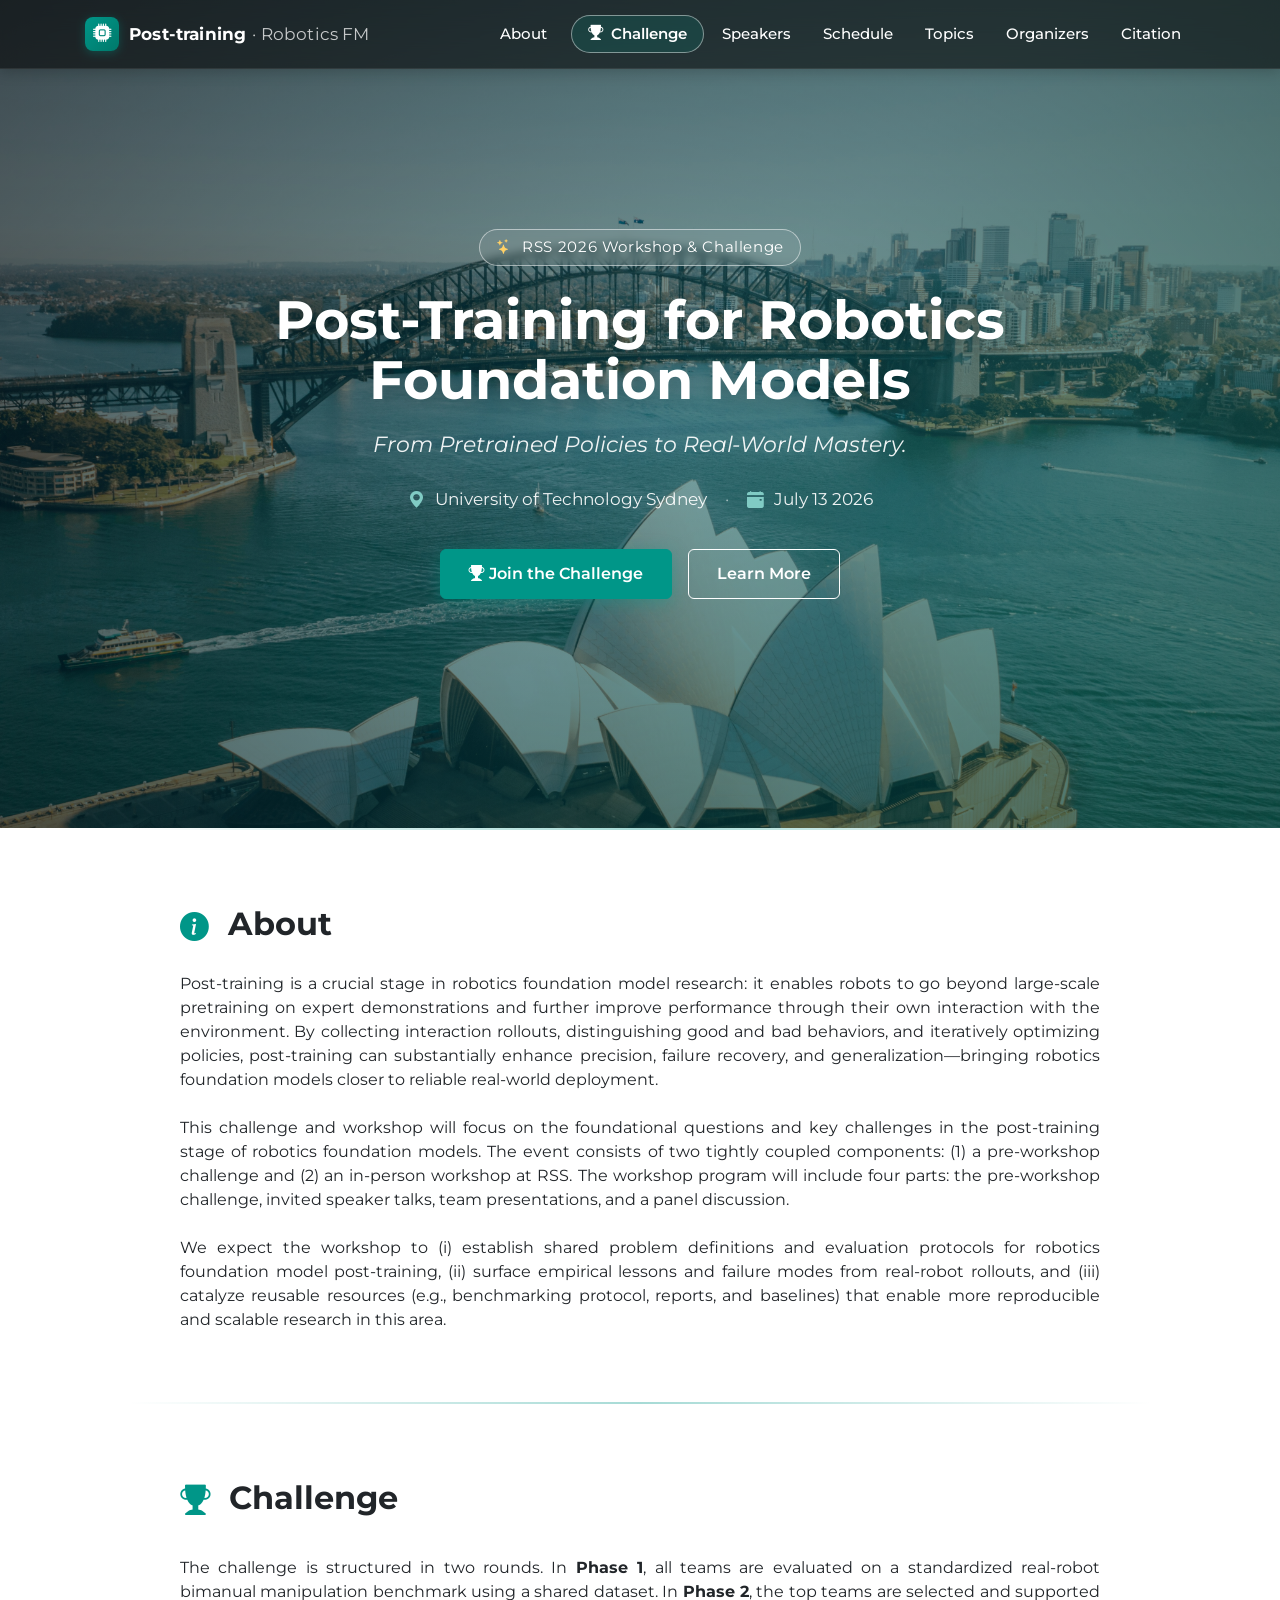
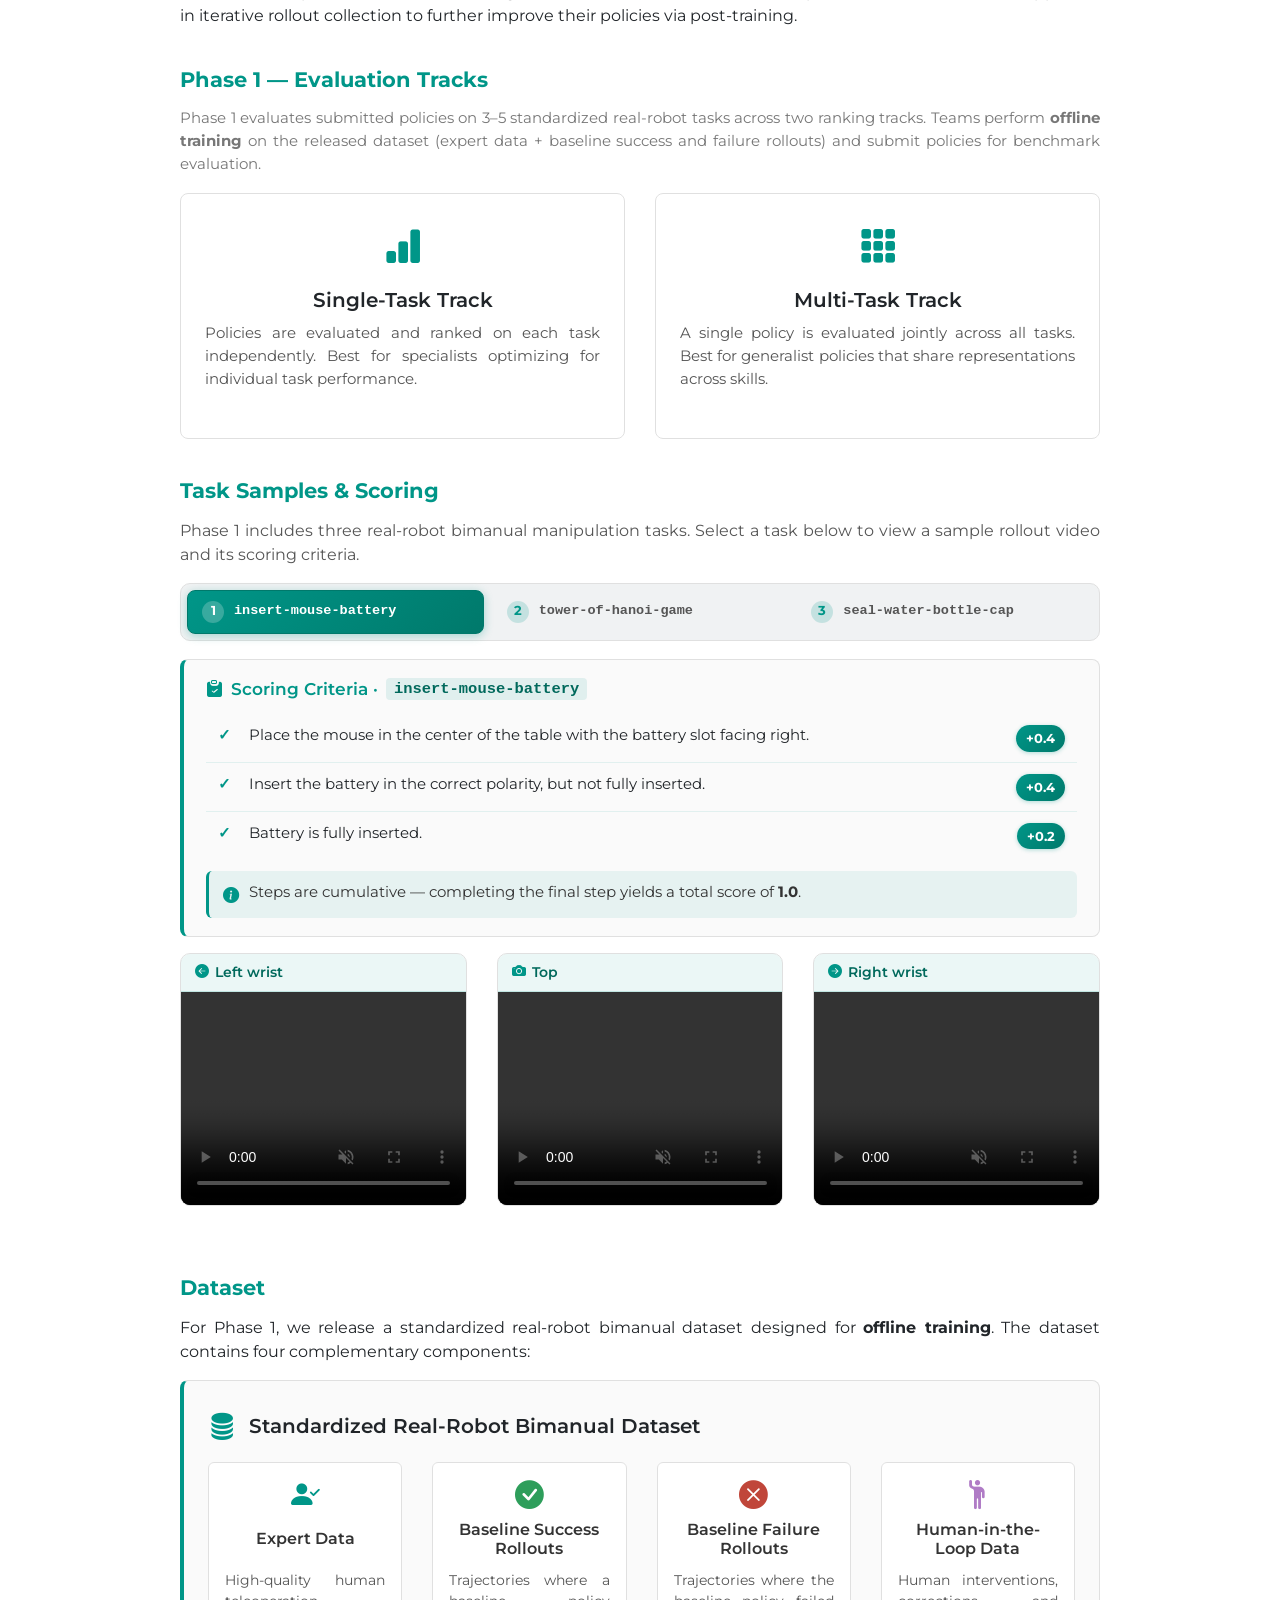
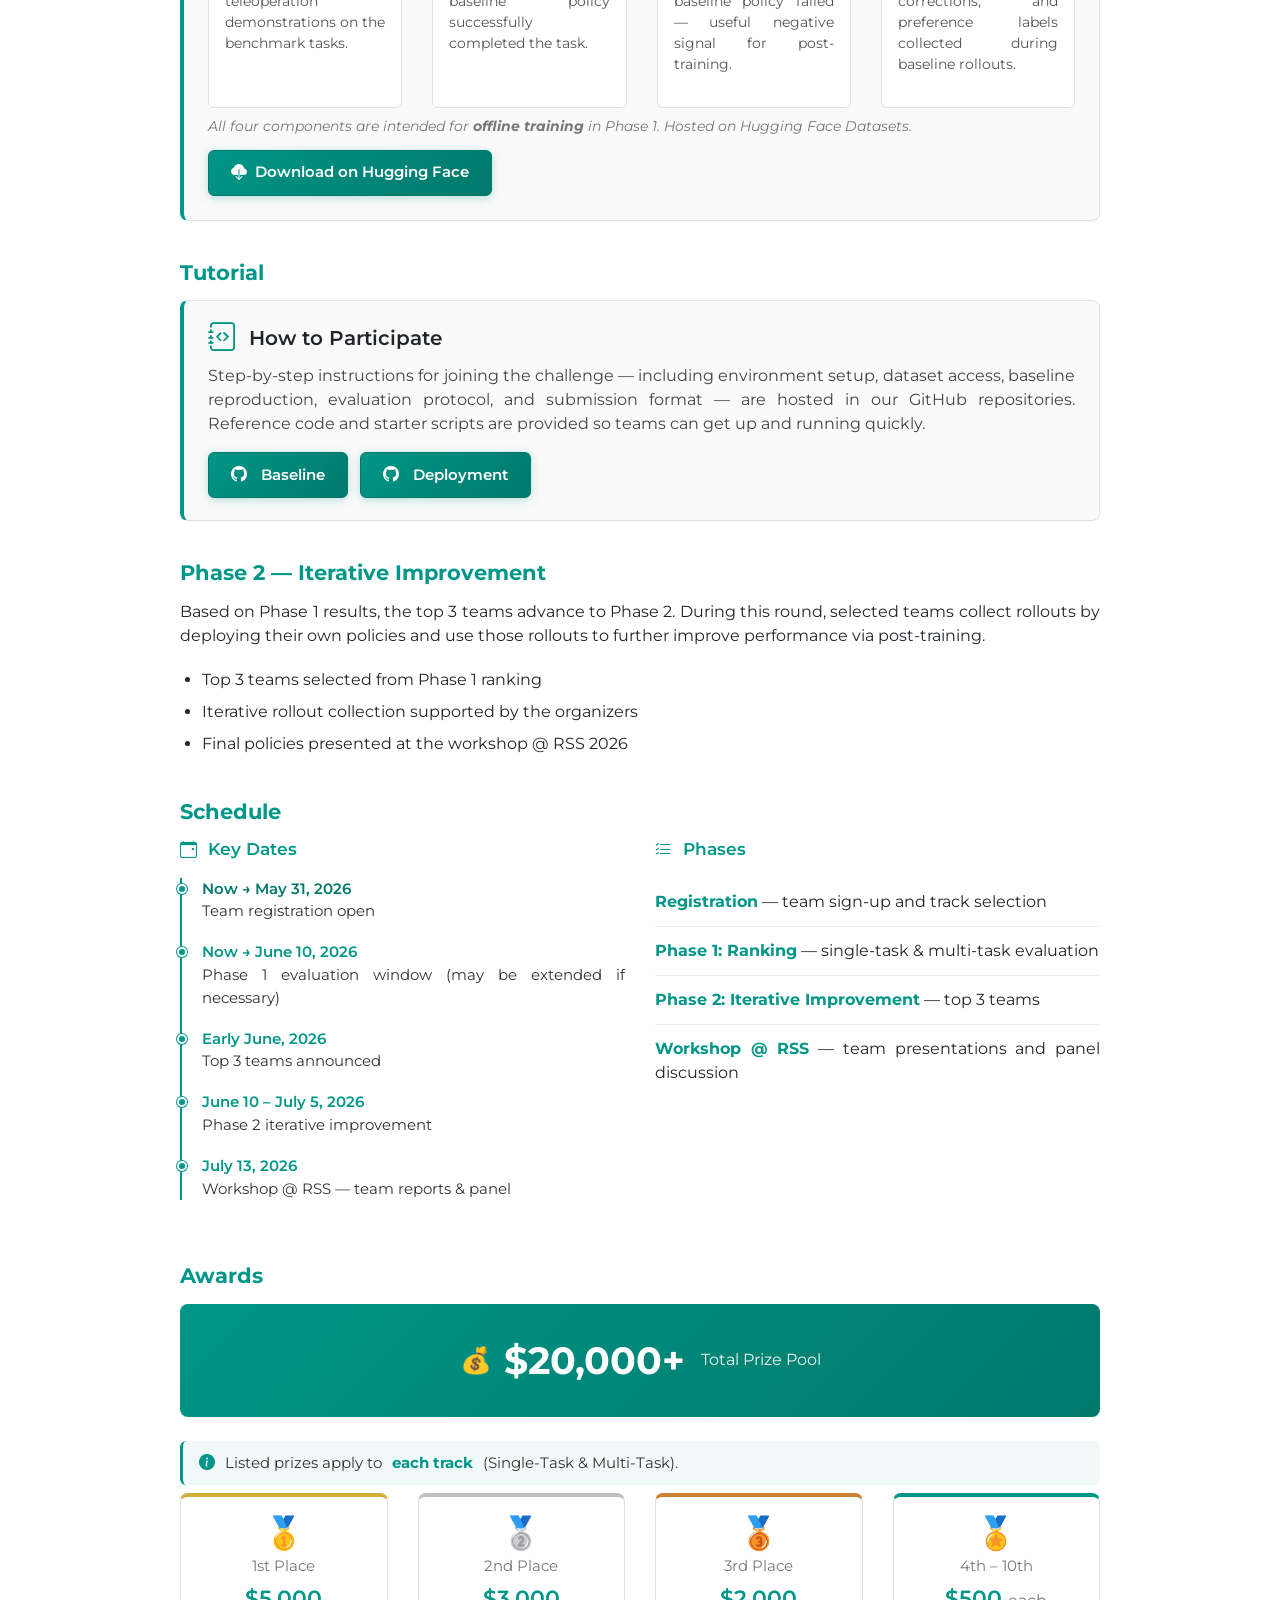
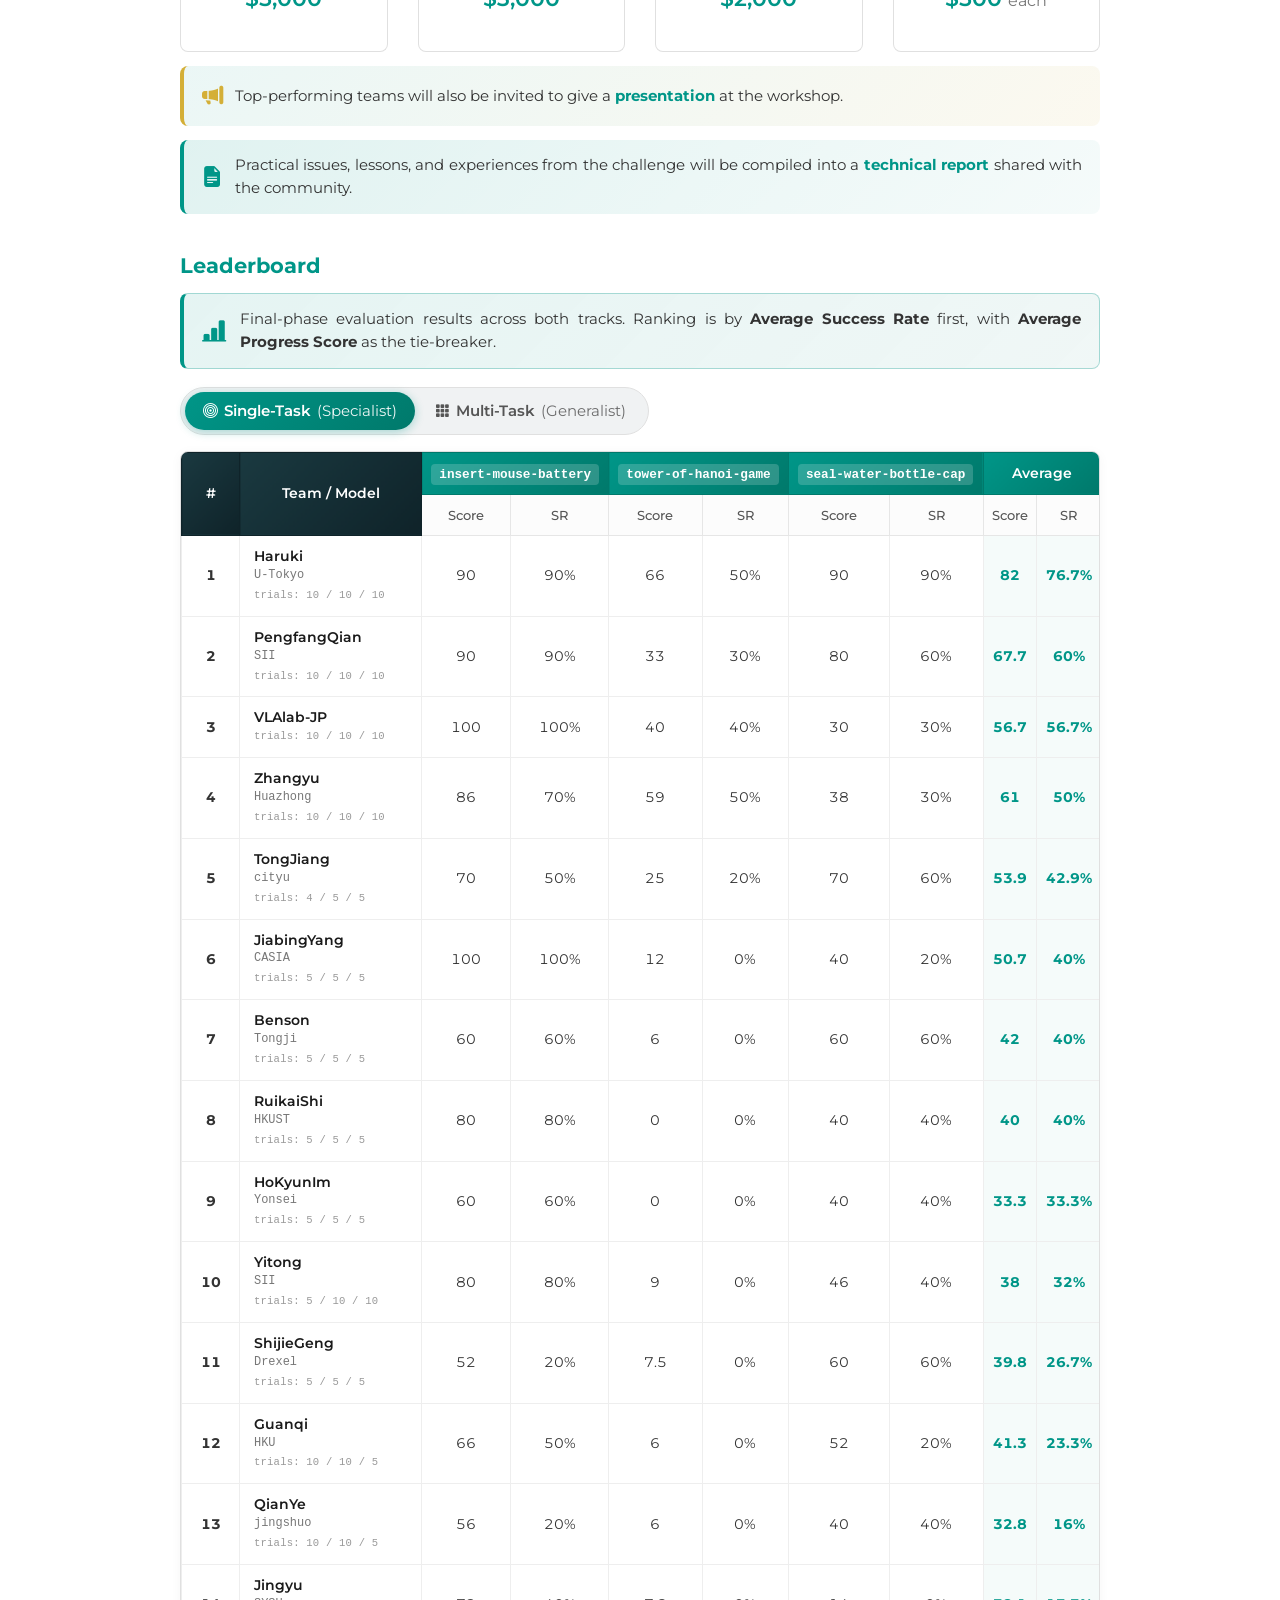
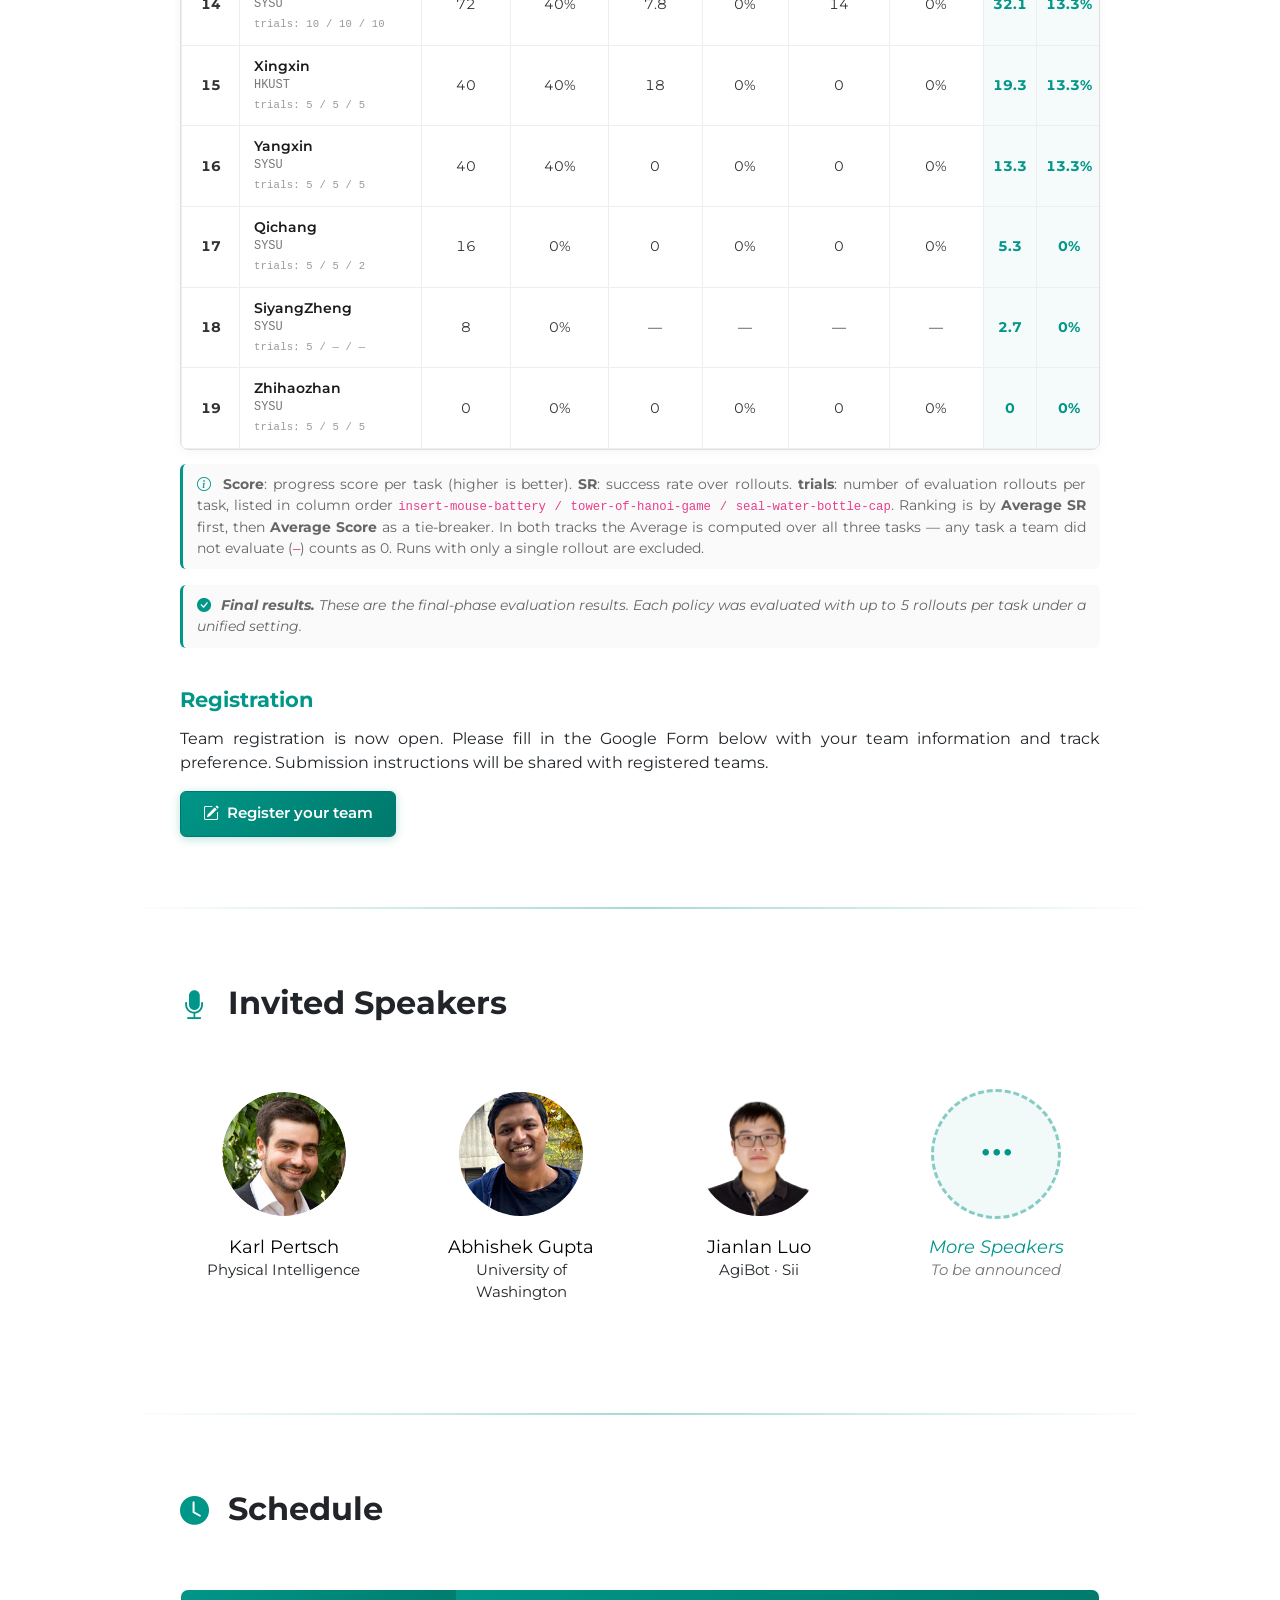
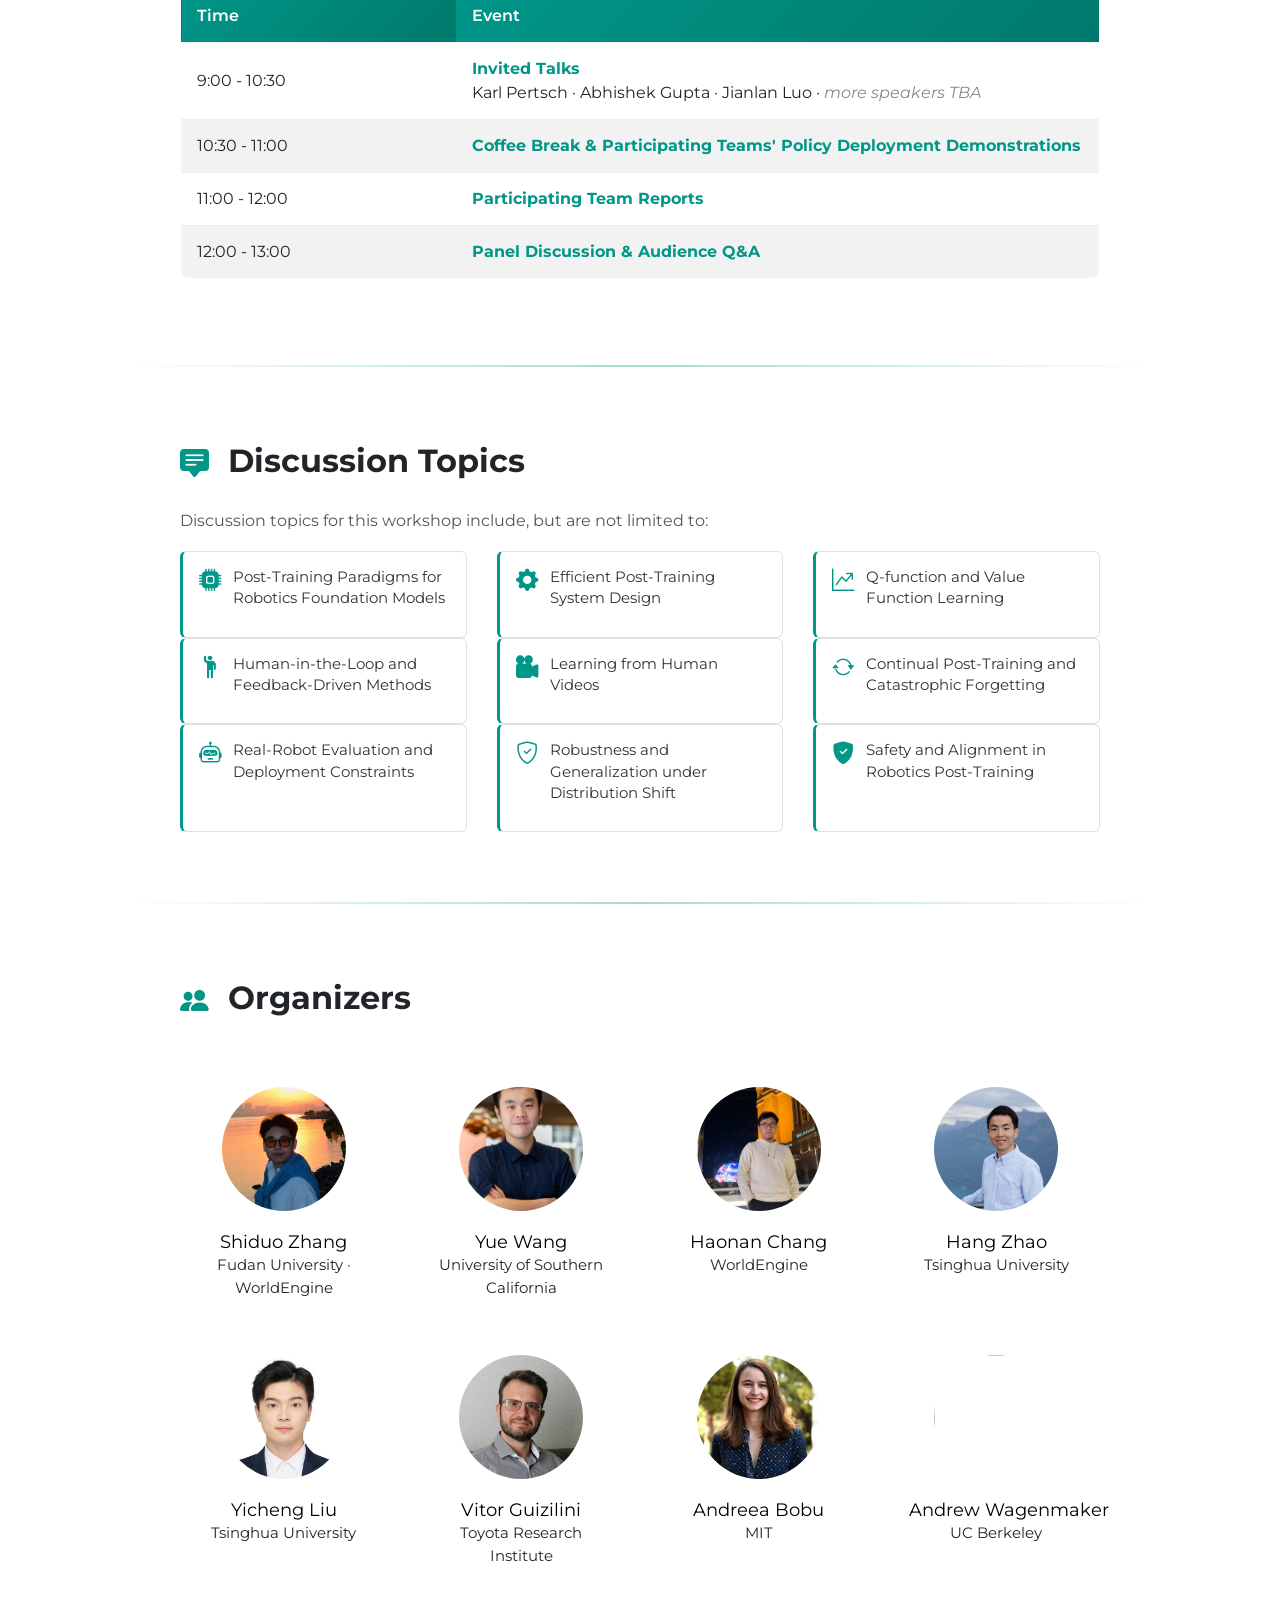
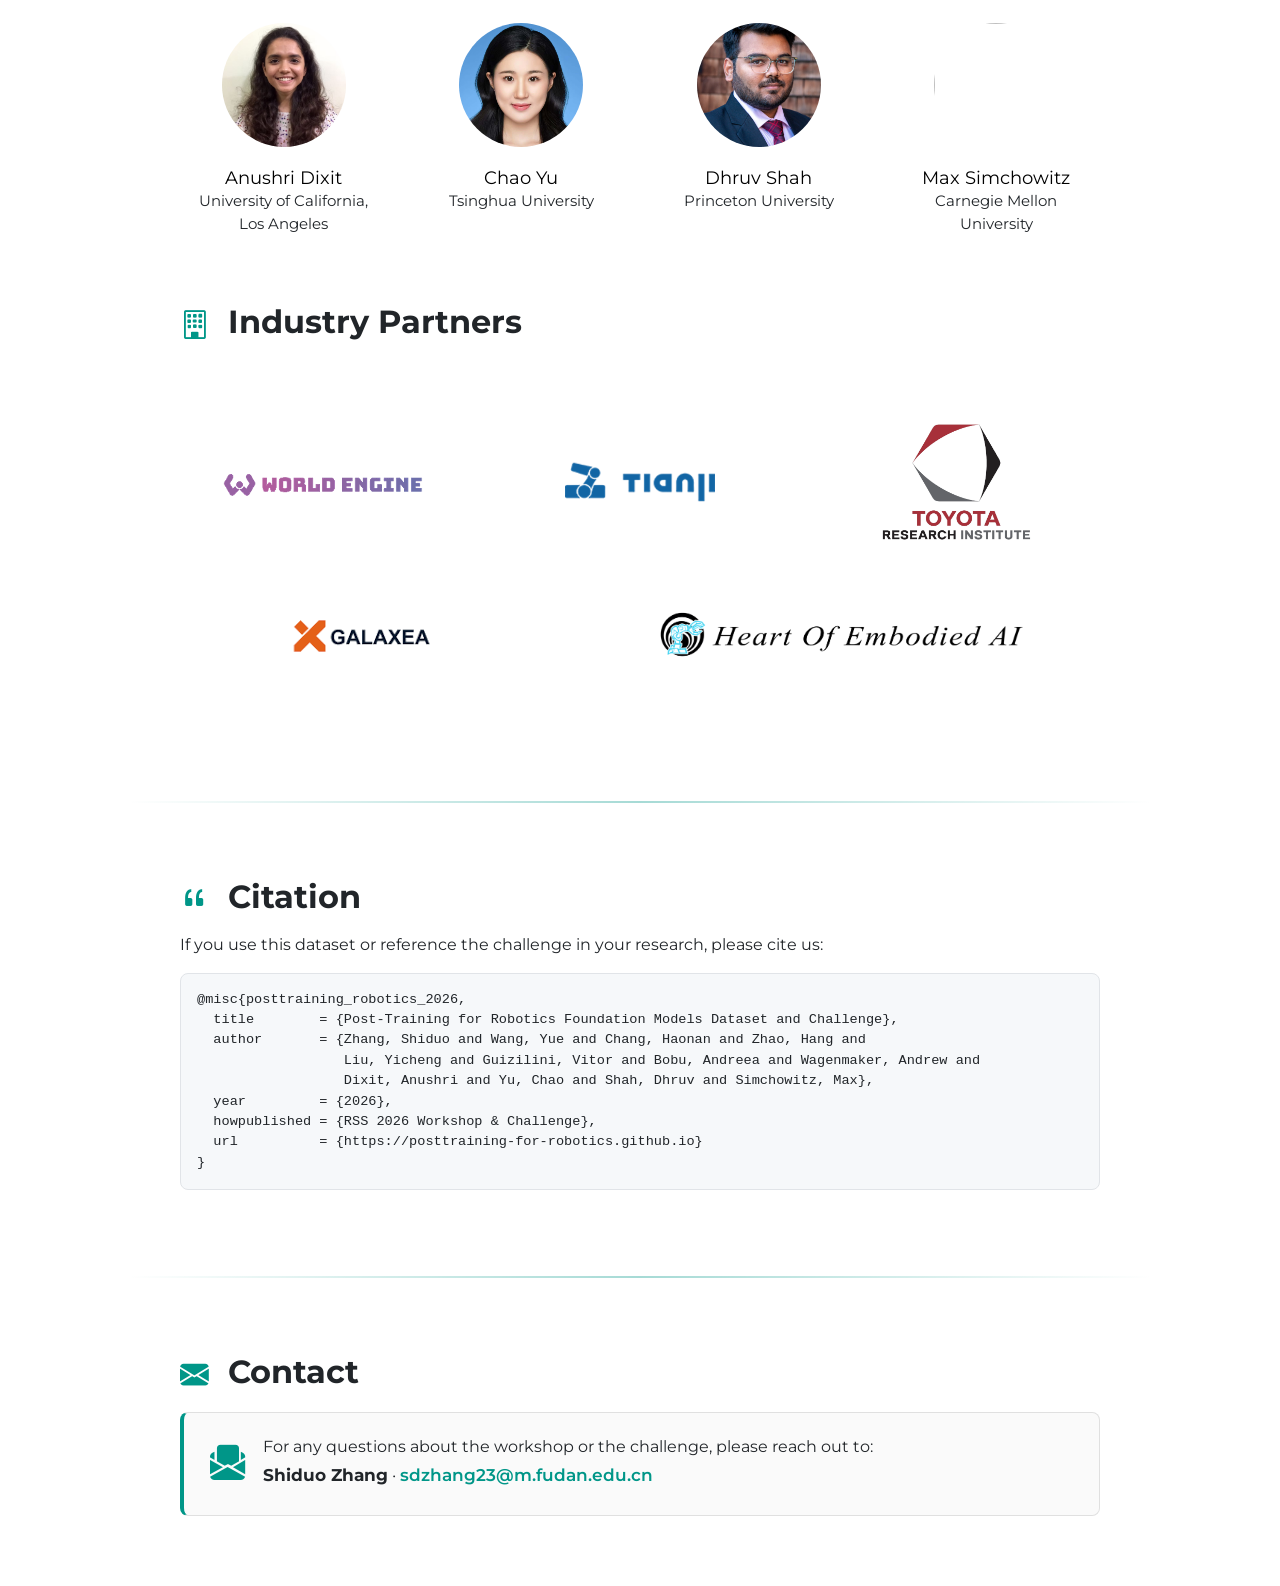
==== commit c4d103bb: "update phase2 team" ====
--- a/index.html
+++ b/index.html
@@ -567,67 +567,91 @@
 					</tr>
 				    </thead>
 				    <tbody>
-					<tr class="lb-row">
+					<tr class="lb-row advance">
 					    <td class="lb-rank-cell">1</td>
-					    <td class="lb-team-cell">
-						<div class="lb-team-name">Zhangyu</div>
-						<div class="lb-model-name">Huazhong</div>
-						<div class="lb-trials">trials: 5 / 5 / 5</div>
-					    </td>
-					    <td>100</td><td>100%</td>
-					    <td>66</td><td>60%</td>
-					    <td>56</td><td>40%</td>
-					    <td class="lb-avg-score">74</td><td class="lb-avg-sr">66.7%</td>
-					</tr>
-					<tr class="lb-row">
-					    <td class="lb-rank-cell">2</td>
 					    <td class="lb-team-cell">
 						<div class="lb-team-name">Haruki</div>
 						<div class="lb-model-name">U-Tokyo</div>
-						<div class="lb-trials">trials: 5 / 10 / 10</div>
-					    </td>
-					    <td>80</td><td>80%</td>
-					    <td>0</td><td>0%</td>
+						<div class="lb-trials">trials: 10 / 10 / 10</div>
+					    </td>
 					    <td>90</td><td>90%</td>
-					    <td class="lb-avg-score">56.7</td><td class="lb-avg-sr">56.7%</td>
-					</tr>
-					<tr class="lb-row">
+					    <td>66</td><td>50%</td>
+					    <td>90</td><td>90%</td>
+					    <td class="lb-avg-score">82</td><td class="lb-avg-sr">76.7%</td>
+					</tr>
+					<tr class="lb-row advance">
+					    <td class="lb-rank-cell">2</td>
+					    <td class="lb-team-cell">
+						<div class="lb-team-name">PengfangQian</div>
+						<div class="lb-model-name">SII</div>
+						<div class="lb-trials">trials: 10 / 10 / 10</div>
+					    </td>
+					    <td>90</td><td>90%</td>
+					    <td>33</td><td>30%</td>
+					    <td>80</td><td>60%</td>
+					    <td class="lb-avg-score">67.7</td><td class="lb-avg-sr">60%</td>
+					</tr>
+					<tr class="lb-row advance">
 					    <td class="lb-rank-cell">3</td>
 					    <td class="lb-team-cell">
 						<div class="lb-team-name">VLAlab-JP</div>
-						<div class="lb-trials">trials: 5 / 10 / 10</div>
+						<div class="lb-trials">trials: 10 / 10 / 10</div>
 					    </td>
 					    <td>100</td><td>100%</td>
 					    <td>40</td><td>40%</td>
 					    <td>30</td><td>30%</td>
 					    <td class="lb-avg-score">56.7</td><td class="lb-avg-sr">56.7%</td>
 					</tr>
-					<tr class="lb-row">
+					<tr class="lb-row advance">
 					    <td class="lb-rank-cell">4</td>
 					    <td class="lb-team-cell">
-						<div class="lb-team-name">PengfangQian</div>
-						<div class="lb-model-name">SII</div>
+						<div class="lb-team-name">Zhangyu</div>
+						<div class="lb-model-name">Huazhong</div>
 						<div class="lb-trials">trials: 10 / 10 / 10</div>
 					    </td>
-					    <td>90</td><td>90%</td>
-					    <td>33</td><td>30%</td>
-					    <td>41.1</td><td>30%</td>
-					    <td class="lb-avg-score">54.7</td><td class="lb-avg-sr">50%</td>
+					    <td>86</td><td>70%</td>
+					    <td>59</td><td>50%</td>
+					    <td>38</td><td>30%</td>
+					    <td class="lb-avg-score">61</td><td class="lb-avg-sr">50%</td>
 					</tr>
 					<tr class="lb-row">
 					    <td class="lb-rank-cell">5</td>
 					    <td class="lb-team-cell">
-						<div class="lb-team-name">Yitong</div>
-						<div class="lb-model-name">SII</div>
-						<div class="lb-trials">trials: 5 / 10 / 5</div>
-					    </td>
-					    <td>80</td><td>80%</td>
-					    <td>9</td><td>0%</td>
+						<div class="lb-team-name">TongJiang</div>
+						<div class="lb-model-name">cityu</div>
+						<div class="lb-trials">trials: 4 / 5 / 5</div>
+					    </td>
+					    <td>70</td><td>50%</td>
+					    <td>25</td><td>20%</td>
+					    <td>70</td><td>60%</td>
+					    <td class="lb-avg-score">53.9</td><td class="lb-avg-sr">42.9%</td>
+					</tr>
+					<tr class="lb-row">
+					    <td class="lb-rank-cell">6</td>
+					    <td class="lb-team-cell">
+						<div class="lb-team-name">JiabingYang</div>
+						<div class="lb-model-name">CASIA</div>
+						<div class="lb-trials">trials: 5 / 5 / 5</div>
+					    </td>
+					    <td>100</td><td>100%</td>
+					    <td>12</td><td>0%</td>
+					    <td>40</td><td>20%</td>
+					    <td class="lb-avg-score">50.7</td><td class="lb-avg-sr">40%</td>
+					</tr>
+					<tr class="lb-row">
+					    <td class="lb-rank-cell">7</td>
+					    <td class="lb-team-cell">
+						<div class="lb-team-name">Benson</div>
+						<div class="lb-model-name">Tongji</div>
+						<div class="lb-trials">trials: 5 / 5 / 5</div>
+					    </td>
 					    <td>60</td><td>60%</td>
-					    <td class="lb-avg-score">49.7</td><td class="lb-avg-sr">46.7%</td>
-					</tr>
-					<tr class="lb-row">
-					    <td class="lb-rank-cell">6</td>
+					    <td>6</td><td>0%</td>
+					    <td>60</td><td>60%</td>
+					    <td class="lb-avg-score">42</td><td class="lb-avg-sr">40%</td>
+					</tr>
+					<tr class="lb-row">
+					    <td class="lb-rank-cell">8</td>
 					    <td class="lb-team-cell">
 						<div class="lb-team-name">RuikaiShi</div>
 						<div class="lb-model-name">HKUST</div>
@@ -639,19 +663,31 @@
 					    <td class="lb-avg-score">40</td><td class="lb-avg-sr">40%</td>
 					</tr>
 					<tr class="lb-row">
-					    <td class="lb-rank-cell">7</td>
-					    <td class="lb-team-cell">
-						<div class="lb-team-name">TongJiang</div>
-						<div class="lb-model-name">cityu</div>
+					    <td class="lb-rank-cell">9</td>
+					    <td class="lb-team-cell">
+						<div class="lb-team-name">HoKyunIm</div>
+						<div class="lb-model-name">Yonsei</div>
 						<div class="lb-trials">trials: 5 / 5 / 5</div>
 					    </td>
-					    <td>93.3</td><td>40%</td>
-					    <td>14</td><td>0%</td>
-					    <td>70</td><td>60%</td>
-					    <td class="lb-avg-score">59.1</td><td class="lb-avg-sr">33.3%</td>
-					</tr>
-					<tr class="lb-row">
-					    <td class="lb-rank-cell">8</td>
+					    <td>60</td><td>60%</td>
+					    <td>0</td><td>0%</td>
+					    <td>40</td><td>40%</td>
+					    <td class="lb-avg-score">33.3</td><td class="lb-avg-sr">33.3%</td>
+					</tr>
+					<tr class="lb-row">
+					    <td class="lb-rank-cell">10</td>
+					    <td class="lb-team-cell">
+						<div class="lb-team-name">Yitong</div>
+						<div class="lb-model-name">SII</div>
+						<div class="lb-trials">trials: 5 / 10 / 10</div>
+					    </td>
+					    <td>80</td><td>80%</td>
+					    <td>9</td><td>0%</td>
+					    <td>46</td><td>40%</td>
+					    <td class="lb-avg-score">38</td><td class="lb-avg-sr">32%</td>
+					</tr>
+					<tr class="lb-row">
+					    <td class="lb-rank-cell">11</td>
 					    <td class="lb-team-cell">
 						<div class="lb-team-name">ShijieGeng</div>
 						<div class="lb-model-name">Drexel</div>
@@ -663,67 +699,43 @@
 					    <td class="lb-avg-score">39.8</td><td class="lb-avg-sr">26.7%</td>
 					</tr>
 					<tr class="lb-row">
-					    <td class="lb-rank-cell">9</td>
-					    <td class="lb-team-cell">
-						<div class="lb-team-name">HoKyunIm</div>
-						<div class="lb-model-name">Yonsei</div>
-						<div class="lb-trials">trials: 5 / 5 / 5</div>
-					    </td>
-					    <td>60</td><td>60%</td>
-					    <td>0</td><td>0%</td>
-					    <td>42</td><td>20%</td>
-					    <td class="lb-avg-score">34</td><td class="lb-avg-sr">26.7%</td>
-					</tr>
-					<tr class="lb-row">
-					    <td class="lb-rank-cell">10</td>
-					    <td class="lb-team-cell">
-						<div class="lb-team-name">JiabingYang</div>
-						<div class="lb-model-name">CASIA</div>
-						<div class="lb-trials">trials: 5 / 5 / 5</div>
-					    </td>
-					    <td>72</td><td>40%</td>
-					    <td>12</td><td>0%</td>
-					    <td>40</td><td>20%</td>
-					    <td class="lb-avg-score">41.3</td><td class="lb-avg-sr">20%</td>
-					</tr>
-					<tr class="lb-row">
-					    <td class="lb-rank-cell">11</td>
+					    <td class="lb-rank-cell">12</td>
+					    <td class="lb-team-cell">
+						<div class="lb-team-name">Guanqi</div>
+						<div class="lb-model-name">HKU</div>
+						<div class="lb-trials">trials: 10 / 10 / 5</div>
+					    </td>
+					    <td>66</td><td>50%</td>
+					    <td>6</td><td>0%</td>
+					    <td>52</td><td>20%</td>
+					    <td class="lb-avg-score">41.3</td><td class="lb-avg-sr">23.3%</td>
+					</tr>
+					<tr class="lb-row">
+					    <td class="lb-rank-cell">13</td>
 					    <td class="lb-team-cell">
 						<div class="lb-team-name">QianYe</div>
 						<div class="lb-model-name">jingshuo</div>
-						<div class="lb-trials">trials: 5 / — / 5</div>
-					    </td>
-					    <td>52</td><td>20%</td>
-					    <td>—</td><td>—</td>
+						<div class="lb-trials">trials: 10 / 10 / 5</div>
+					    </td>
+					    <td>56</td><td>20%</td>
+					    <td>6</td><td>0%</td>
 					    <td>40</td><td>40%</td>
-					    <td class="lb-avg-score">30.7</td><td class="lb-avg-sr">20%</td>
-					</tr>
-					<tr class="lb-row">
-					    <td class="lb-rank-cell">12</td>
-					    <td class="lb-team-cell">
-						<div class="lb-team-name">Guanqi</div>
-						<div class="lb-model-name">HKU</div>
-						<div class="lb-trials">trials: 5 / 5 / 5</div>
-					    </td>
-					    <td>44</td><td>20%</td>
-					    <td>6</td><td>0%</td>
-					    <td>40</td><td>20%</td>
-					    <td class="lb-avg-score">30</td><td class="lb-avg-sr">13.3%</td>
-					</tr>
-					<tr class="lb-row">
-					    <td class="lb-rank-cell">13</td>
+					    <td class="lb-avg-score">32.8</td><td class="lb-avg-sr">16%</td>
+					</tr>
+					<tr class="lb-row">
+					    <td class="lb-rank-cell">14</td>
 					    <td class="lb-team-cell">
 						<div class="lb-team-name">Jingyu</div>
 						<div class="lb-model-name">SYSU</div>
-						<div class="lb-trials">trials: 5 / 5 / 5</div>
-					    </td>
-					    <td>58</td><td>40%</td>
-					    <td>0</td><td>0%</td>
-					    <td>0</td><td>0%</td>
-					    <td class="lb-avg-score">19.3</td><td class="lb-avg-sr">13.3%</td>
-					</tr>
-					<tr class="lb-row">
-					    <td class="lb-rank-cell">14</td>
+						<div class="lb-trials">trials: 10 / 10 / 10</div>
+					    </td>
+					    <td>72</td><td>40%</td>
+					    <td>7.8</td><td>0%</td>
+					    <td>14</td><td>0%</td>
+					    <td class="lb-avg-score">32.1</td><td class="lb-avg-sr">13.3%</td>
+					</tr>
+					<tr class="lb-row">
+					    <td class="lb-rank-cell">15</td>
 					    <td class="lb-team-cell">
 						<div class="lb-team-name">Xingxin</div>
 						<div class="lb-model-name">HKUST</div>
@@ -735,31 +747,31 @@
 					    <td class="lb-avg-score">19.3</td><td class="lb-avg-sr">13.3%</td>
 					</tr>
 					<tr class="lb-row">
-					    <td class="lb-rank-cell">15</td>
-					    <td class="lb-team-cell">
-						<div class="lb-team-name">Qichang</div>
-						<div class="lb-model-name">SYSU</div>
-						<div class="lb-trials">trials: 5 / 5 / 5</div>
-					    </td>
-					    <td>16</td><td>0%</td>
-					    <td>0</td><td>0%</td>
-					    <td>0</td><td>0%</td>
-					    <td class="lb-avg-score">5.3</td><td class="lb-avg-sr">0%</td>
-					</tr>
-					<tr class="lb-row">
 					    <td class="lb-rank-cell">16</td>
 					    <td class="lb-team-cell">
 						<div class="lb-team-name">Yangxin</div>
 						<div class="lb-model-name">SYSU</div>
 						<div class="lb-trials">trials: 5 / 5 / 5</div>
 					    </td>
+					    <td>40</td><td>40%</td>
+					    <td>0</td><td>0%</td>
+					    <td>0</td><td>0%</td>
+					    <td class="lb-avg-score">13.3</td><td class="lb-avg-sr">13.3%</td>
+					</tr>
+					<tr class="lb-row">
+					    <td class="lb-rank-cell">17</td>
+					    <td class="lb-team-cell">
+						<div class="lb-team-name">Qichang</div>
+						<div class="lb-model-name">SYSU</div>
+						<div class="lb-trials">trials: 5 / 5 / 2</div>
+					    </td>
 					    <td>16</td><td>0%</td>
 					    <td>0</td><td>0%</td>
 					    <td>0</td><td>0%</td>
 					    <td class="lb-avg-score">5.3</td><td class="lb-avg-sr">0%</td>
 					</tr>
 					<tr class="lb-row">
-					    <td class="lb-rank-cell">17</td>
+					    <td class="lb-rank-cell">18</td>
 					    <td class="lb-team-cell">
 						<div class="lb-team-name">SiyangZheng</div>
 						<div class="lb-model-name">SYSU</div>
@@ -769,18 +781,6 @@
 					    <td>—</td><td>—</td>
 					    <td>—</td><td>—</td>
 					    <td class="lb-avg-score">2.7</td><td class="lb-avg-sr">0%</td>
-					</tr>
-					<tr class="lb-row">
-					    <td class="lb-rank-cell">18</td>
-					    <td class="lb-team-cell">
-						<div class="lb-team-name">Benson</div>
-						<div class="lb-model-name">Tongji</div>
-						<div class="lb-trials">trials: — / 5 / —</div>
-					    </td>
-					    <td>—</td><td>—</td>
-					    <td>6</td><td>0%</td>
-					    <td>—</td><td>—</td>
-					    <td class="lb-avg-score">2</td><td class="lb-avg-sr">0%</td>
 					</tr>
 					<tr class="lb-row">
 					    <td class="lb-rank-cell">19</td>
@@ -820,22 +820,22 @@
 					</tr>
 				    </thead>
 				    <tbody>
-					<tr class="lb-row">
+					<tr class="lb-row advance">
 					    <td class="lb-rank-cell">1</td>
 					    <td class="lb-team-cell">
 						<div class="lb-team-name">Haruki</div>
 						<div class="lb-model-name">U-Tokyo</div>
-						<div class="lb-trials">trials: 5 / 5 / 5</div>
+						<div class="lb-trials">trials: 10 / 10 / 10</div>
 					    </td>
 					    <td>80</td><td>80%</td>
 					    <td>66</td><td>60%</td>
 					    <td>60</td><td>60%</td>
 					    <td class="lb-avg-score">68.7</td><td class="lb-avg-sr">66.7%</td>
 					</tr>
-					<tr class="lb-row">
+					<tr class="lb-row advance">
 					    <td class="lb-rank-cell">2</td>
 					    <td class="lb-team-cell">
-						<div class="lb-team-name">ZechengZhu</div>
+						<div class="lb-team-name">Zecheng</div>
 						<div class="lb-model-name">ICL</div>
 						<div class="lb-trials">trials: 10 / 10 / 10</div>
 					    </td>
@@ -844,40 +844,40 @@
 					    <td>55</td><td>50%</td>
 					    <td class="lb-avg-score">62.3</td><td class="lb-avg-sr">56.7%</td>
 					</tr>
-					<tr class="lb-row">
+					<tr class="lb-row advance">
 					    <td class="lb-rank-cell">3</td>
+					    <td class="lb-team-cell">
+						<div class="lb-team-name">VLAlab-JP</div>
+						<div class="lb-trials">trials: 13 / 13 / 13</div>
+					    </td>
+					    <td>98.5</td><td>92.3%</td>
+					    <td>48.5</td><td>46.2%</td>
+					    <td>34.6</td><td>23.1%</td>
+					    <td class="lb-avg-score">60.5</td><td class="lb-avg-sr">53.8%</td>
+					</tr>
+					<tr class="lb-row advance">
+					    <td class="lb-rank-cell">4</td>
 					    <td class="lb-team-cell">
 						<div class="lb-team-name">PengfangQian</div>
 						<div class="lb-model-name">SII</div>
-						<div class="lb-trials">trials: 10 / 10 / 10</div>
+						<div class="lb-trials">trials: 10 / 12 / 10</div>
 					    </td>
 					    <td>96</td><td>80%</td>
-					    <td>23</td><td>20%</td>
-					    <td>44.4</td><td>40%</td>
-					    <td class="lb-avg-score">54.5</td><td class="lb-avg-sr">46.7%</td>
-					</tr>
-					<tr class="lb-row">
-					    <td class="lb-rank-cell">4</td>
-					    <td class="lb-team-cell">
-						<div class="lb-team-name">VLAlab-JP</div>
-						<div class="lb-trials">trials: 10 / 10 / 10</div>
-					    </td>
-					    <td>98</td><td>90%</td>
-					    <td>30</td><td>30%</td>
-					    <td>35</td><td>20%</td>
-					    <td class="lb-avg-score">54.3</td><td class="lb-avg-sr">46.7%</td>
+					    <td>44.2</td><td>41.7%</td>
+					    <td>40</td><td>40%</td>
+					    <td class="lb-avg-score">59.1</td><td class="lb-avg-sr">53.1%</td>
 					</tr>
 					<tr class="lb-row">
 					    <td class="lb-rank-cell">5</td>
 					    <td class="lb-team-cell">
 						<div class="lb-team-name">TongJiang</div>
 						<div class="lb-model-name">cityu</div>
-						<div class="lb-trials">trials: 10 / 10 / 10</div>
-					    </td>
-					    <td>75.6</td><td>60%</td>
-					    <td>10</td><td>10%</td>
-					    <td>75</td><td>70%</td>
-					    <td class="lb-avg-score">53.5</td><td class="lb-avg-sr">46.7%</td>
+						<div class="lb-trials">trials: 12 / 13 / 13</div>
+					    </td>
+					    <td>71.7</td><td>58.3%</td>
+					    <td>23.1</td><td>23.1%</td>
+					    <td>69.2</td><td>61.5%</td>
+					    <td class="lb-avg-score">54.2</td><td class="lb-avg-sr">47.4%</td>
 					</tr>
 					<tr class="lb-row">
 					    <td class="lb-rank-cell">6</td>
@@ -886,13 +886,73 @@
 						<div class="lb-model-name">Huazhong</div>
 						<div class="lb-trials">trials: 10 / 10 / 10</div>
 					    </td>
-					    <td>100</td><td>90%</td>
-					    <td>13</td><td>10%</td>
+					    <td>98</td><td>90%</td>
+					    <td>35</td><td>20%</td>
 					    <td>35</td><td>30%</td>
-					    <td class="lb-avg-score">49.3</td><td class="lb-avg-sr">43.3%</td>
+					    <td class="lb-avg-score">56</td><td class="lb-avg-sr">46.7%</td>
 					</tr>
 					<tr class="lb-row">
 					    <td class="lb-rank-cell">7</td>
+					    <td class="lb-team-cell">
+						<div class="lb-team-name">HanZhao</div>
+						<div class="lb-model-name">Westlake</div>
+						<div class="lb-trials">trials: 10 / 5 / 5</div>
+					    </td>
+					    <td>64</td><td>60%</td>
+					    <td>20</td><td>20%</td>
+					    <td>70</td><td>60%</td>
+					    <td class="lb-avg-score">51.3</td><td class="lb-avg-sr">46.7%</td>
+					</tr>
+					<tr class="lb-row">
+					    <td class="lb-rank-cell">8</td>
+					    <td class="lb-team-cell">
+						<div class="lb-team-name">Xingxin</div>
+						<div class="lb-model-name">HKUST</div>
+						<div class="lb-trials">trials: 10 / 10 / 10</div>
+					    </td>
+					    <td>50</td><td>50%</td>
+					    <td>14.4</td><td>10%</td>
+					    <td>60</td><td>50%</td>
+					    <td class="lb-avg-score">41.5</td><td class="lb-avg-sr">36.7%</td>
+					</tr>
+					<tr class="lb-row">
+					    <td class="lb-rank-cell">9</td>
+					    <td class="lb-team-cell">
+						<div class="lb-team-name">ShijieGeng</div>
+						<div class="lb-model-name">Drexel</div>
+						<div class="lb-trials">trials: 5 / 5 / 5</div>
+					    </td>
+					    <td>76</td><td>60%</td>
+					    <td>0</td><td>0%</td>
+					    <td>54</td><td>40%</td>
+					    <td class="lb-avg-score">43.3</td><td class="lb-avg-sr">33.3%</td>
+					</tr>
+					<tr class="lb-row">
+					    <td class="lb-rank-cell">10</td>
+					    <td class="lb-team-cell">
+						<div class="lb-team-name">JiabingYang</div>
+						<div class="lb-model-name">CASIA</div>
+						<div class="lb-trials">trials: 5 / 5 / 5</div>
+					    </td>
+					    <td>80</td><td>80%</td>
+					    <td>0</td><td>0%</td>
+					    <td>20</td><td>20%</td>
+					    <td class="lb-avg-score">33.3</td><td class="lb-avg-sr">33.3%</td>
+					</tr>
+					<tr class="lb-row">
+					    <td class="lb-rank-cell">11</td>
+					    <td class="lb-team-cell">
+						<div class="lb-team-name">Guanqi</div>
+						<div class="lb-model-name">HKU</div>
+						<div class="lb-trials">trials: 4 / 10 / 5</div>
+					    </td>
+					    <td>70</td><td>50%</td>
+					    <td>38.9</td><td>20%</td>
+					    <td>32</td><td>20%</td>
+					    <td class="lb-avg-score">47</td><td class="lb-avg-sr">30%</td>
+					</tr>
+					<tr class="lb-row">
+					    <td class="lb-rank-cell">12</td>
 					    <td class="lb-team-cell">
 						<div class="lb-team-name">HoKyunIm</div>
 						<div class="lb-model-name">Yonsei</div>
@@ -904,19 +964,19 @@
 					    <td class="lb-avg-score">35</td><td class="lb-avg-sr">30%</td>
 					</tr>
 					<tr class="lb-row">
-					    <td class="lb-rank-cell">8</td>
-					    <td class="lb-team-cell">
-						<div class="lb-team-name">QianYe</div>
-						<div class="lb-model-name">jingshuo</div>
-						<div class="lb-trials">trials: 5 / 5 / 2</div>
-					    </td>
-					    <td>80</td><td>80%</td>
-					    <td>12</td><td>0%</td>
-					    <td>25</td><td>0%</td>
-					    <td class="lb-avg-score">39</td><td class="lb-avg-sr">26.7%</td>
-					</tr>
-					<tr class="lb-row">
-					    <td class="lb-rank-cell">9</td>
+					    <td class="lb-rank-cell">13</td>
+					    <td class="lb-team-cell">
+						<div class="lb-team-name">Yitong</div>
+						<div class="lb-model-name">SII</div>
+						<div class="lb-trials">trials: 10 / 10 / 10</div>
+					    </td>
+					    <td>40</td><td>20%</td>
+					    <td>10</td><td>10%</td>
+					    <td>71.1</td><td>50%</td>
+					    <td class="lb-avg-score">40.4</td><td class="lb-avg-sr">26.7%</td>
+					</tr>
+					<tr class="lb-row">
+					    <td class="lb-rank-cell">14</td>
 					    <td class="lb-team-cell">
 						<div class="lb-team-name">ZeyuPing</div>
 						<div class="lb-model-name">SYSU</div>
@@ -928,79 +988,43 @@
 					    <td class="lb-avg-score">30</td><td class="lb-avg-sr">26.7%</td>
 					</tr>
 					<tr class="lb-row">
-					    <td class="lb-rank-cell">10</td>
-					    <td class="lb-team-cell">
-						<div class="lb-team-name">JiabingYang</div>
-						<div class="lb-model-name">CASIA</div>
-						<div class="lb-trials">trials: 5 / 5 / —</div>
-					    </td>
-					    <td>60</td><td>60%</td>
-					    <td>20</td><td>20%</td>
-					    <td>—</td><td>—</td>
+					    <td class="lb-rank-cell">15</td>
+					    <td class="lb-team-cell">
+						<div class="lb-team-name">Jingyu</div>
+						<div class="lb-model-name">SYSU</div>
+						<div class="lb-trials">trials: 5 / 5 / 5</div>
+					    </td>
+					    <td>80</td><td>80%</td>
+					    <td>0</td><td>0%</td>
+					    <td>0</td><td>0%</td>
 					    <td class="lb-avg-score">26.7</td><td class="lb-avg-sr">26.7%</td>
 					</tr>
 					<tr class="lb-row">
-					    <td class="lb-rank-cell">11</td>
-					    <td class="lb-team-cell">
-						<div class="lb-team-name">Yitong</div>
-						<div class="lb-model-name">SII</div>
-						<div class="lb-trials">trials: — / 5 / 3</div>
-					    </td>
-					    <td>—</td><td>—</td>
-					    <td>0</td><td>0%</td>
-					    <td>83.3</td><td>67%</td>
-					    <td class="lb-avg-score">27.8</td><td class="lb-avg-sr">22.2%</td>
-					</tr>
-					<tr class="lb-row">
-					    <td class="lb-rank-cell">12</td>
-					    <td class="lb-team-cell">
-						<div class="lb-team-name">HanZhao</div>
-						<div class="lb-model-name">Westlake</div>
-						<div class="lb-trials">trials: 5 / 5 / 5</div>
-					    </td>
-					    <td>60</td><td>60%</td>
+					    <td class="lb-rank-cell">16</td>
+					    <td class="lb-team-cell">
+						<div class="lb-team-name">HaotongChen</div>
+						<div class="lb-model-name">Tongji</div>
+						<div class="lb-trials">trials: 3 / 3 / 3</div>
+					    </td>
+					    <td>33.3</td><td>33.3%</td>
+					    <td>33.3</td><td>33.3%</td>
+					    <td>0</td><td>0%</td>
+					    <td class="lb-avg-score">22.2</td><td class="lb-avg-sr">22.2%</td>
+					</tr>
+					<tr class="lb-row">
+					    <td class="lb-rank-cell">17</td>
+					    <td class="lb-team-cell">
+						<div class="lb-team-name">QianYe</div>
+						<div class="lb-model-name">jingshuo</div>
+						<div class="lb-trials">trials: 5 / 5 / 10</div>
+					    </td>
+					    <td>80</td><td>80%</td>
 					    <td>12</td><td>0%</td>
-					    <td>32.5</td><td>0%</td>
-					    <td class="lb-avg-score">34.8</td><td class="lb-avg-sr">20%</td>
-					</tr>
-					<tr class="lb-row">
-					    <td class="lb-rank-cell">13</td>
-					    <td class="lb-team-cell">
-						<div class="lb-team-name">ShijieGeng</div>
-						<div class="lb-model-name">Drexel</div>
-						<div class="lb-trials">trials: 5 / 5 / —</div>
-					    </td>
-					    <td>76</td><td>60%</td>
-					    <td>0</td><td>0%</td>
-					    <td>—</td><td>—</td>
-					    <td class="lb-avg-score">25.3</td><td class="lb-avg-sr">20%</td>
-					</tr>
-					<tr class="lb-row">
-					    <td class="lb-rank-cell">14</td>
-					    <td class="lb-team-cell">
-						<div class="lb-team-name">Guanqi</div>
-						<div class="lb-model-name">HKU</div>
-						<div class="lb-trials">trials: 4 / 5 / 5</div>
-					    </td>
-					    <td>70</td><td>50%</td>
-					    <td>0</td><td>0%</td>
-					    <td>22</td><td>0%</td>
-					    <td class="lb-avg-score">30.7</td><td class="lb-avg-sr">16.7%</td>
-					</tr>
-					<tr class="lb-row">
-					    <td class="lb-rank-cell">15</td>
-					    <td class="lb-team-cell">
-						<div class="lb-team-name">Xingxin</div>
-						<div class="lb-model-name">HKUST</div>
-						<div class="lb-trials">trials: 5 / 5 / —</div>
-					    </td>
-					    <td>40</td><td>40%</td>
-					    <td>0</td><td>0%</td>
-					    <td>—</td><td>—</td>
-					    <td class="lb-avg-score">13.3</td><td class="lb-avg-sr">13.3%</td>
-					</tr>
-					<tr class="lb-row">
-					    <td class="lb-rank-cell">16</td>
+					    <td>5</td><td>0%</td>
+					    <td class="lb-avg-score">25.5</td><td class="lb-avg-sr">20%</td>
+					</tr>
+					<tr class="lb-row">
+					    <td class="lb-rank-cell">18</td>
 					    <td class="lb-team-cell">
 						<div class="lb-team-name">Zhihaozhan</div>
 						<div class="lb-model-name">SYSU</div>
@@ -1012,19 +1036,19 @@
 					    <td class="lb-avg-score">18</td><td class="lb-avg-sr">6.7%</td>
 					</tr>
 					<tr class="lb-row">
-					    <td class="lb-rank-cell">17</td>
+					    <td class="lb-rank-cell">19</td>
 					    <td class="lb-team-cell">
 						<div class="lb-team-name">Qichang</div>
 						<div class="lb-model-name">SYSU</div>
-						<div class="lb-trials">trials: 5 / 5 / —</div>
+						<div class="lb-trials">trials: 5 / 5 / 2</div>
 					    </td>
 					    <td>24</td><td>0%</td>
-					    <td>0</td><td>0%</td>
-					    <td>—</td><td>—</td>
-					    <td class="lb-avg-score">8</td><td class="lb-avg-sr">0%</td>
-					</tr>
-					<tr class="lb-row">
-					    <td class="lb-rank-cell">18</td>
+					    <td>7.5</td><td>0%</td>
+					    <td>0</td><td>0%</td>
+					    <td class="lb-avg-score">10.5</td><td class="lb-avg-sr">0%</td>
+					</tr>
+					<tr class="lb-row">
+					    <td class="lb-rank-cell">20</td>
 					    <td class="lb-team-cell">
 						<div class="lb-team-name">TianxingShi</div>
 						<div class="lb-model-name">Tongji</div>
@@ -1034,30 +1058,6 @@
 					    <td>0</td><td>0%</td>
 					    <td>0</td><td>0%</td>
 					    <td class="lb-avg-score">2.7</td><td class="lb-avg-sr">0%</td>
-					</tr>
-					<tr class="lb-row">
-					    <td class="lb-rank-cell">19</td>
-					    <td class="lb-team-cell">
-						<div class="lb-team-name">HaotongChen</div>
-						<div class="lb-model-name">Tongji</div>
-						<div class="lb-trials">trials: 5 / — / 5</div>
-					    </td>
-					    <td>0</td><td>0%</td>
-					    <td>—</td><td>—</td>
-					    <td>0</td><td>0%</td>
-					    <td class="lb-avg-score">0</td><td class="lb-avg-sr">0%</td>
-					</tr>
-					<tr class="lb-row">
-					    <td class="lb-rank-cell">20</td>
-					    <td class="lb-team-cell">
-						<div class="lb-team-name">Jingyu</div>
-						<div class="lb-model-name">SYSU</div>
-						<div class="lb-trials">trials: — / 3 / —</div>
-					    </td>
-					    <td>—</td><td>—</td>
-					    <td>0</td><td>0%</td>
-					    <td>—</td><td>—</td>
-					    <td class="lb-avg-score">0</td><td class="lb-avg-sr">0%</td>
 					</tr>
 					    </tbody>
 				</table>
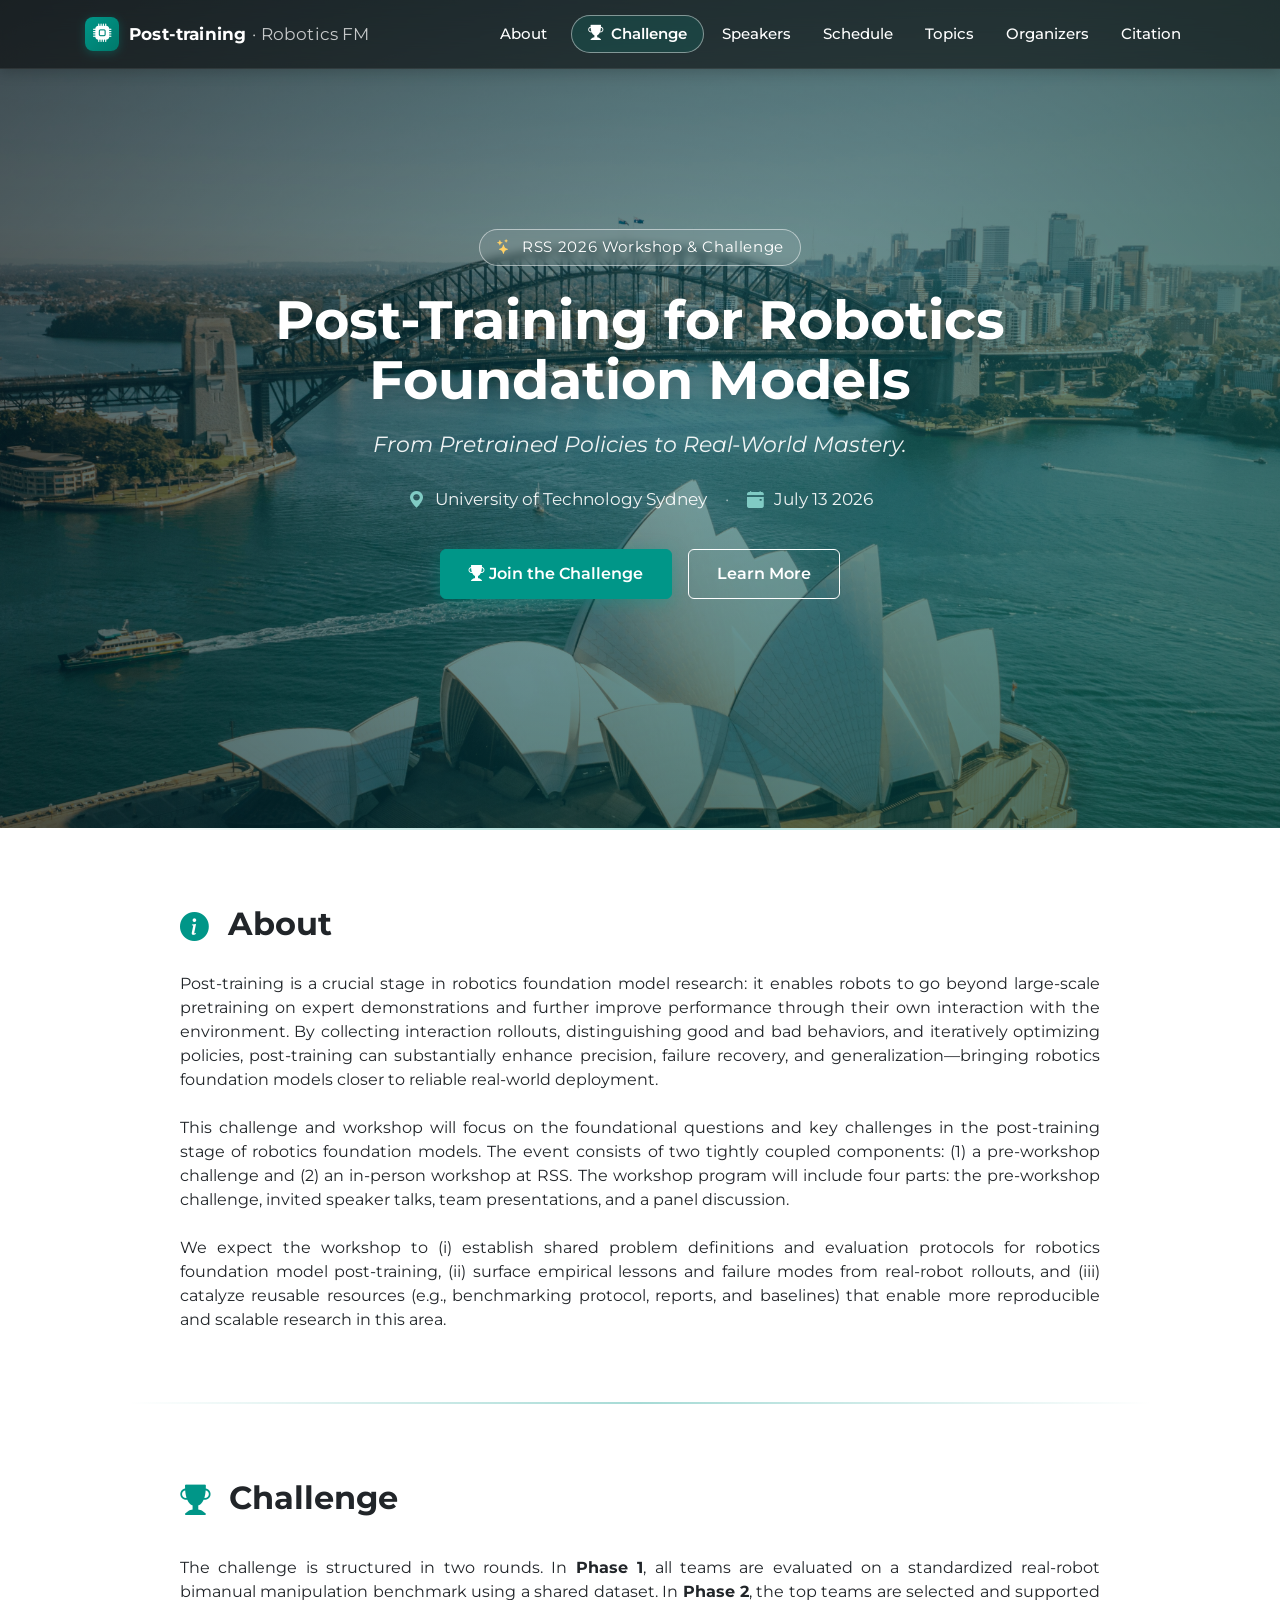
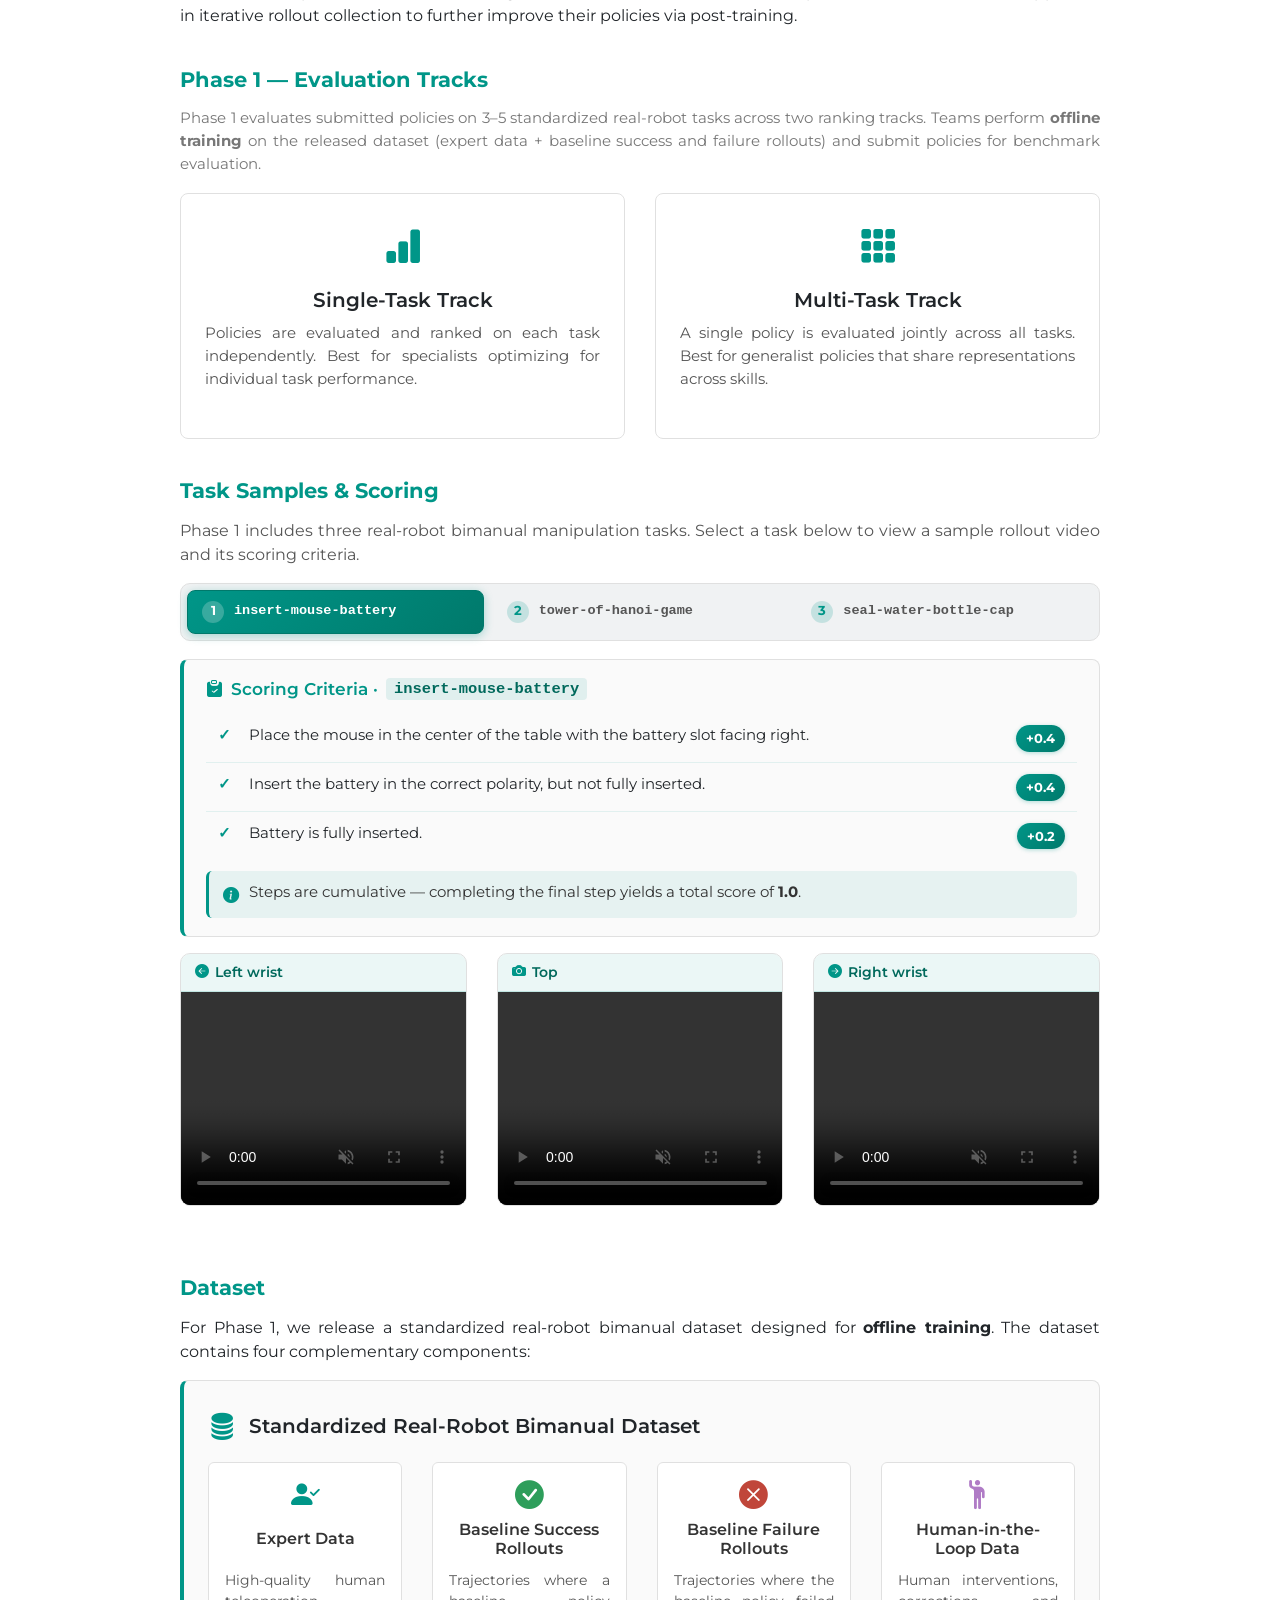
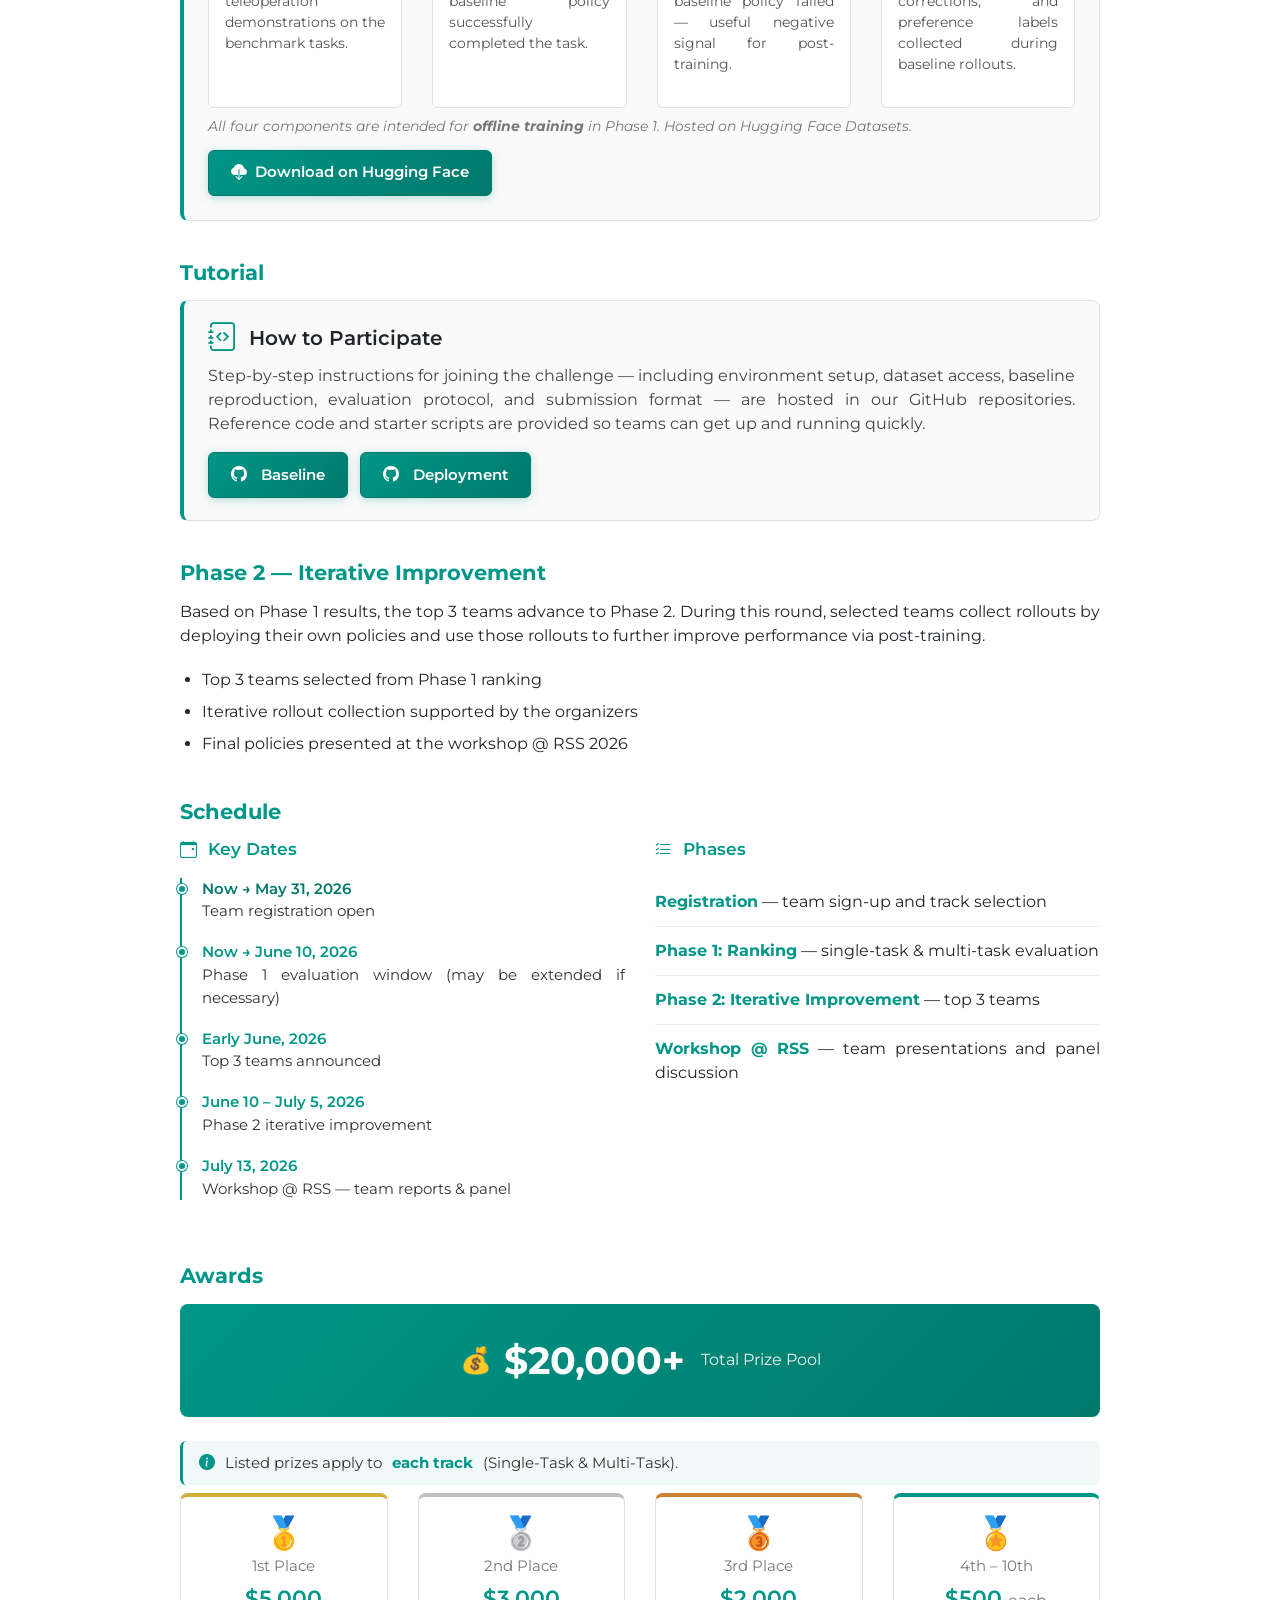
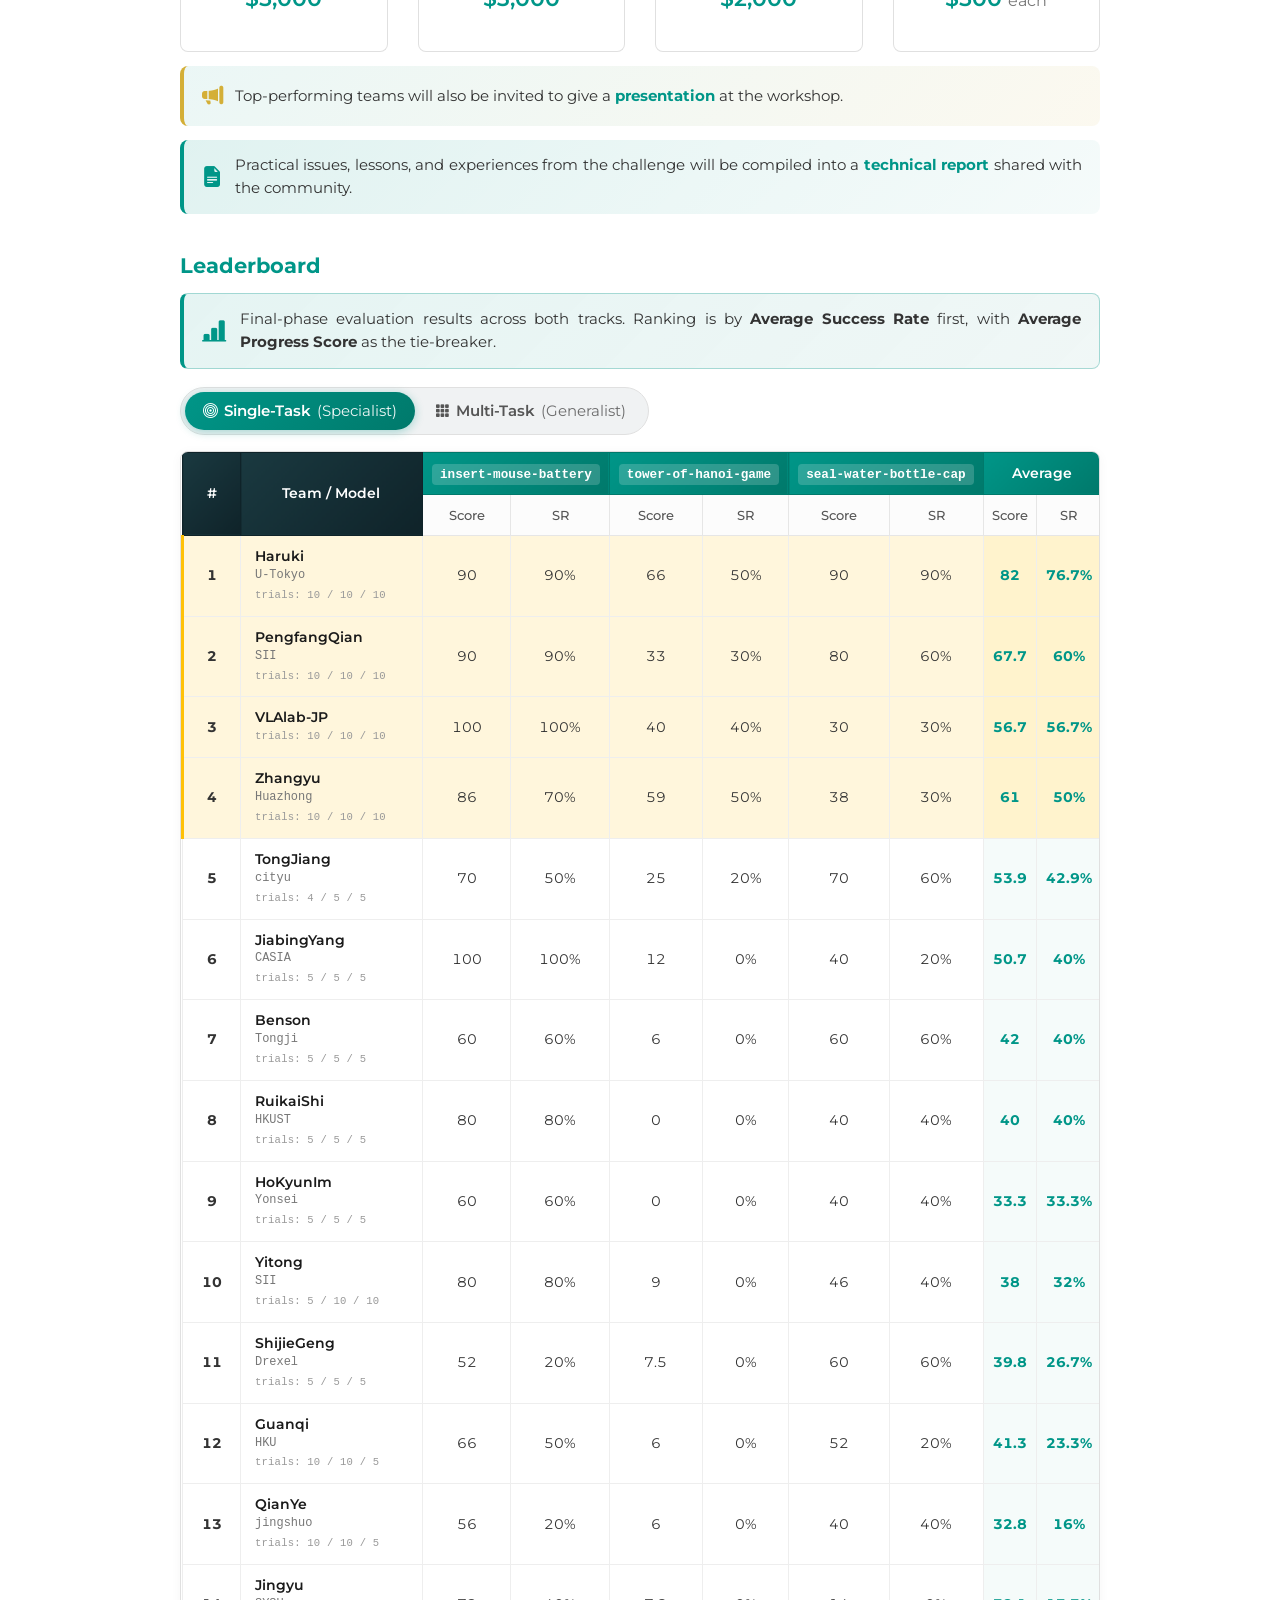
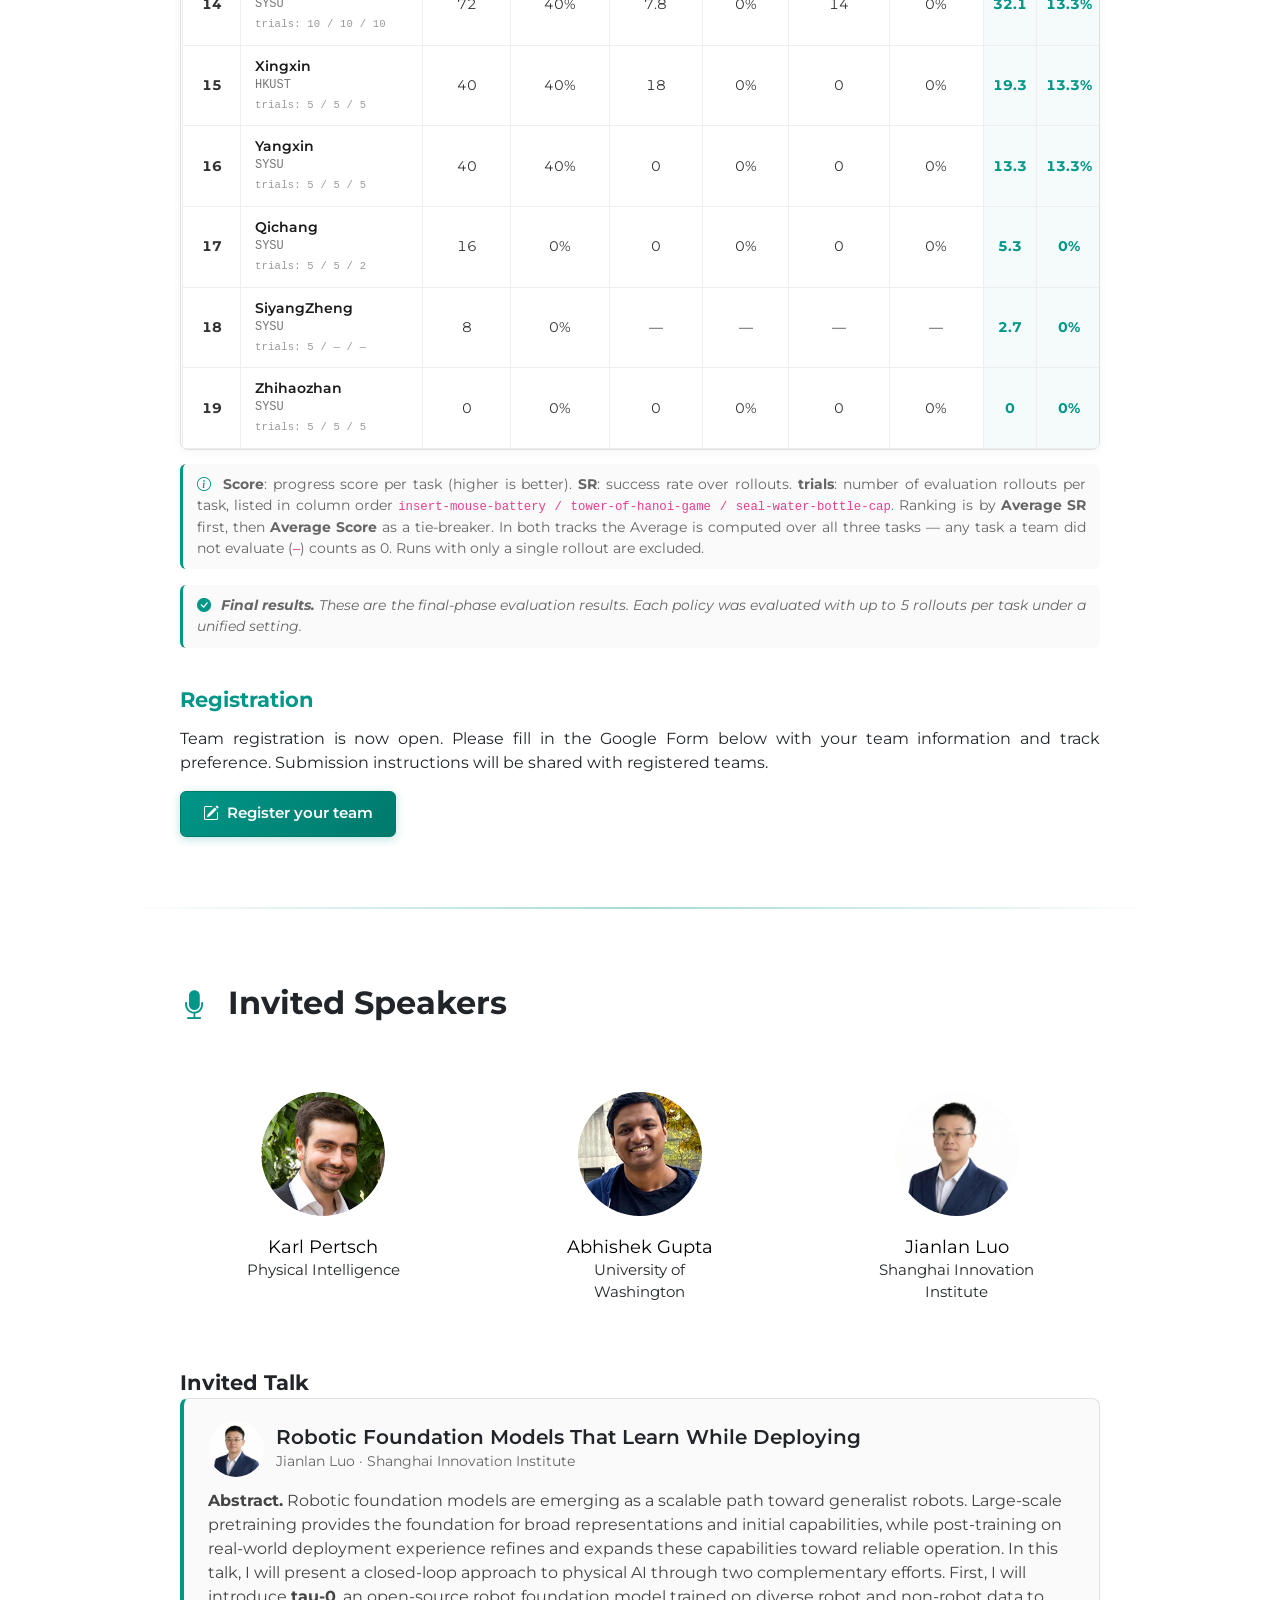
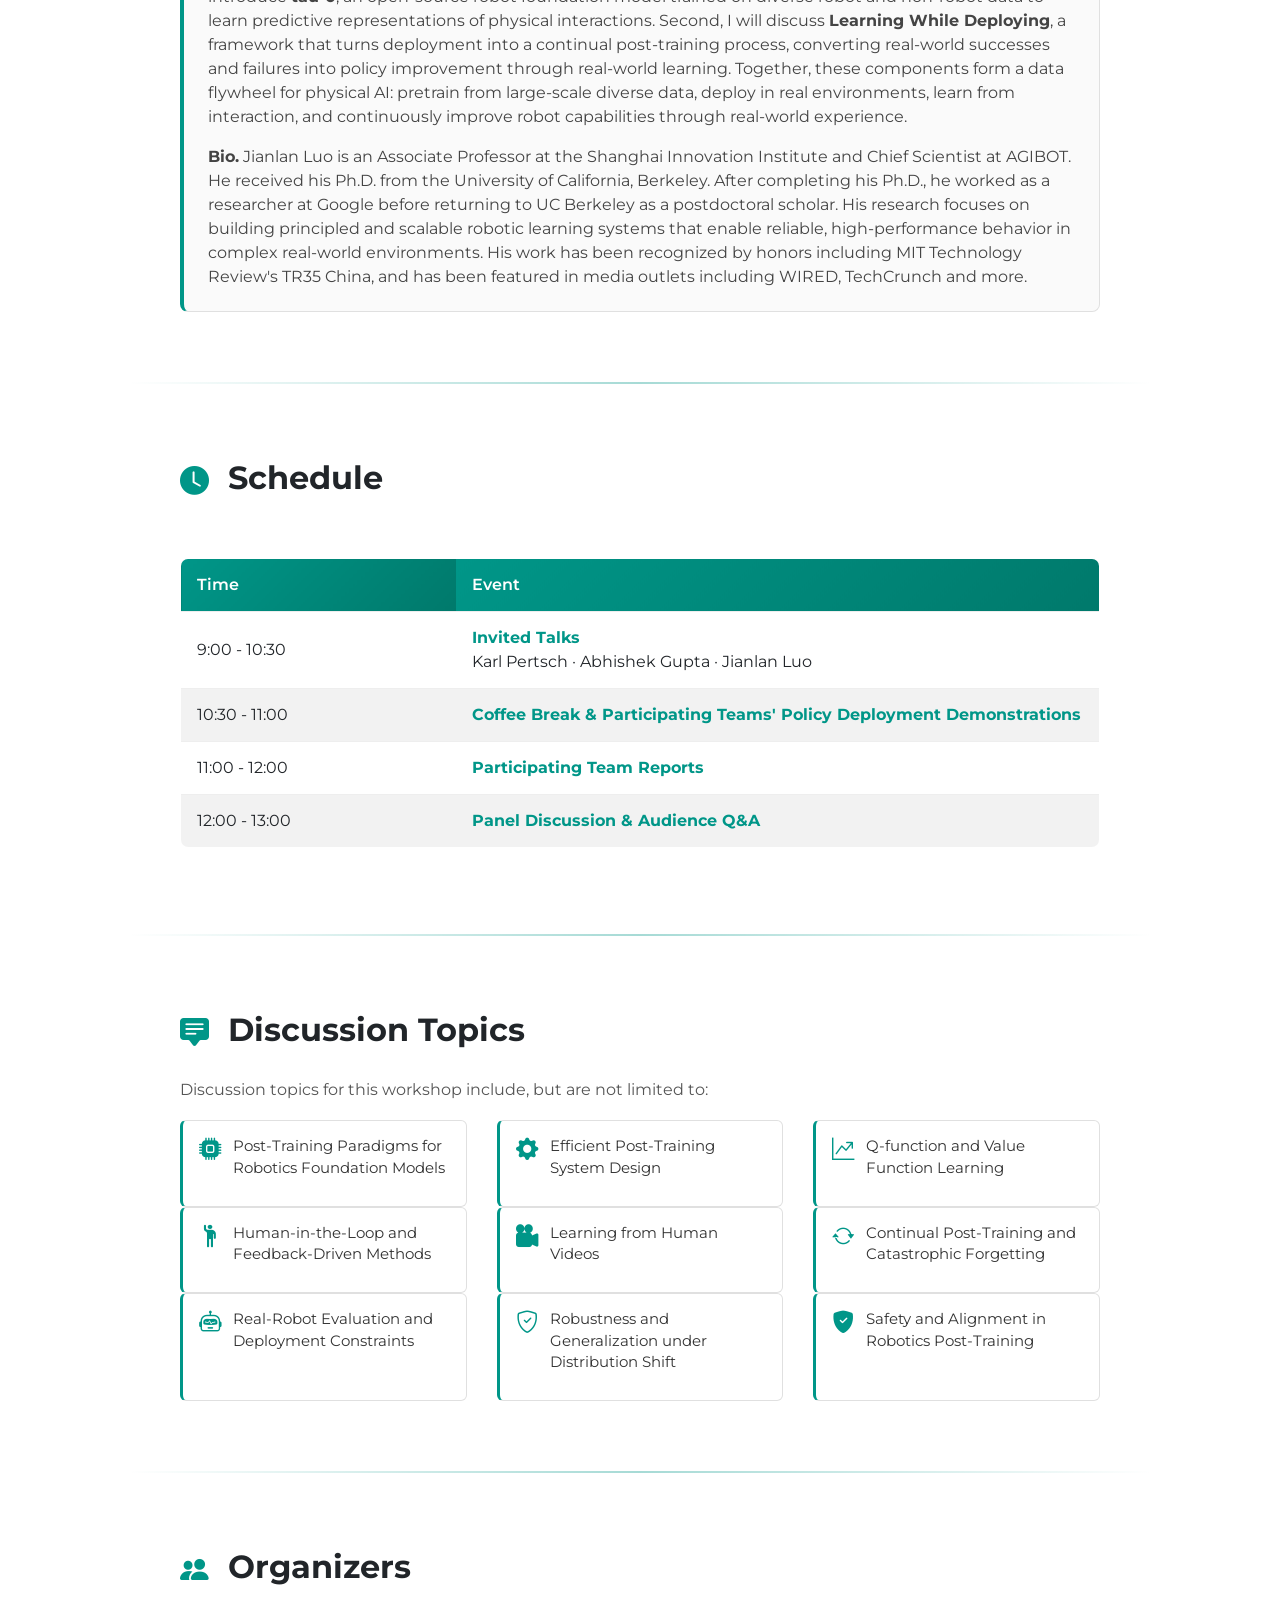
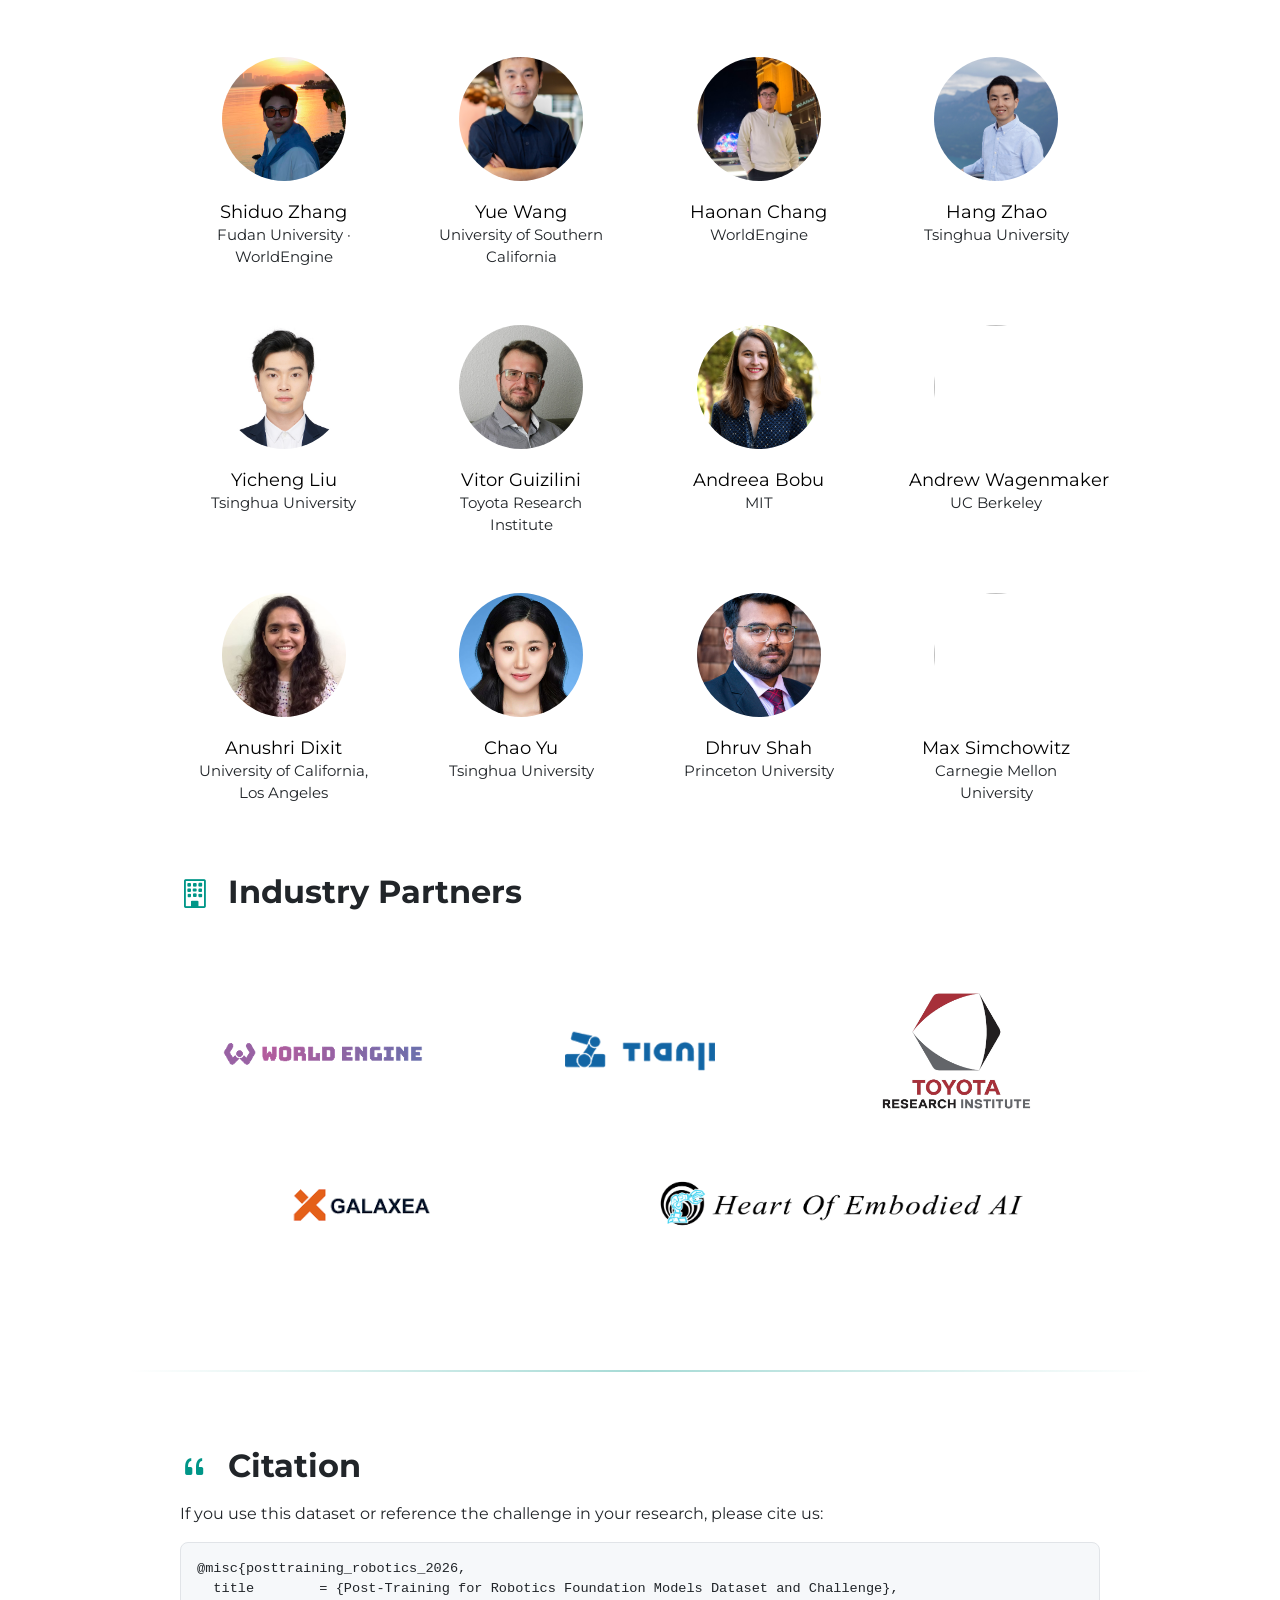
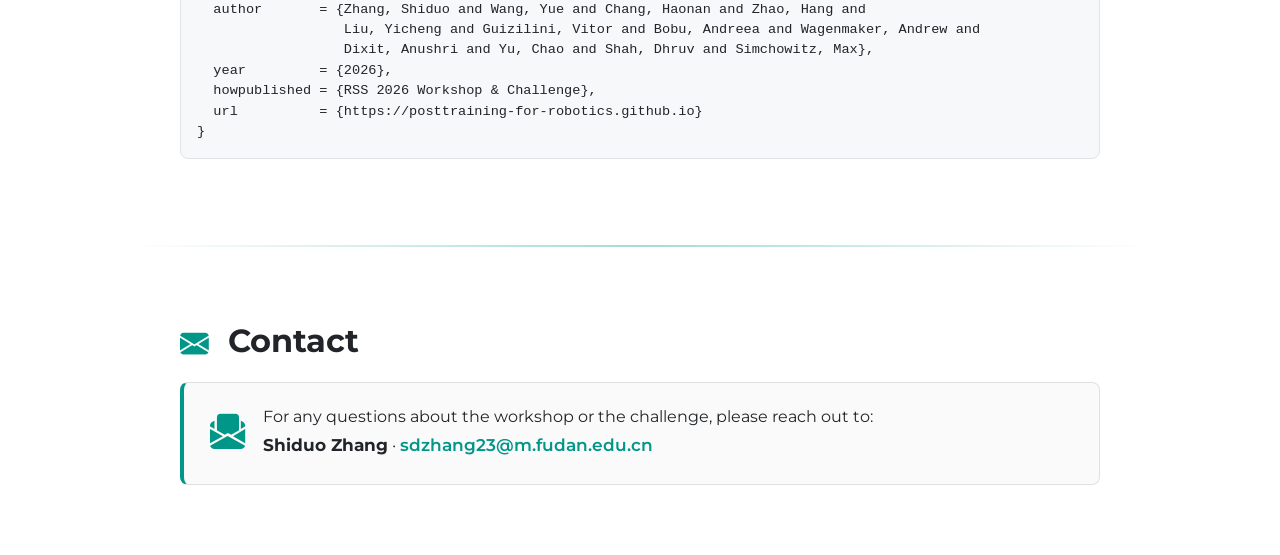
==== commit fe5c67fe: "update talk" ====
--- a/index.html
+++ b/index.html
@@ -1118,17 +1118,23 @@
 			<div class="profpic xlarge-1 columns">
 				<img  src="images/jianlan_luo.jpg" class="figure-img img-fluid">
 				<p class=profname>  <a href="https://jianlanluo.github.io/">Jianlan Luo</a> </p>
-				<p class=institution>AgiBot · Sii</p>
-			</div>
-			</a>
-
-			<div class="profpic xlarge-1 columns speaker-tba">
-				<div class="speaker-tba-circle">
-					<i class="bi bi-three-dots"></i>
-				</div>
-				<p class=profname>More Speakers</p>
-				<p class=institution>To be announced</p>
-			</div>
+				<p class=institution>Shanghai Innovation Institute</p>
+			</div>
+			</a>
+		</div>
+
+		<br>
+		<span class="subtitlesec">Invited Talk</span>
+		<div class="tutorial-card">
+		    <div class="tutorial-card-header" style="align-items: center;">
+			<img src="images/jianlan_luo.jpg" alt="Jianlan Luo" style="width: 56px; height: 56px; border-radius: 50%; object-fit: cover; flex-shrink: 0;">
+			<div>
+			    <h5 style="margin-bottom: 2px;">Robotic Foundation Models That Learn While Deploying</h5>
+			    <div style="font-size: 0.9em; color: #666;">Jianlan Luo · Shanghai Innovation Institute</div>
+			</div>
+		    </div>
+		    <p><b>Abstract.</b> Robotic foundation models are emerging as a scalable path toward generalist robots. Large-scale pretraining provides the foundation for broad representations and initial capabilities, while post-training on real-world deployment experience refines and expands these capabilities toward reliable operation. In this talk, I will present a closed-loop approach to physical AI through two complementary efforts. First, I will introduce <b>tau-0</b>, an open-source robot foundation model trained on diverse robot and non-robot data to learn predictive representations of physical interactions. Second, I will discuss <b>Learning While Deploying</b>, a framework that turns deployment into a continual post-training process, converting real-world successes and failures into policy improvement through real-world learning. Together, these components form a data flywheel for physical AI: pretrain from large-scale diverse data, deploy in real environments, learn from interaction, and continuously improve robot capabilities through real-world experience.</p>
+		    <p style="margin-bottom: 0;"><b>Bio.</b> Jianlan Luo is an Associate Professor at the Shanghai Innovation Institute and Chief Scientist at AGIBOT. He received his Ph.D. from the University of California, Berkeley. After completing his Ph.D., he worked as a researcher at Google before returning to UC Berkeley as a postdoctoral scholar. His research focuses on building principled and scalable robotic learning systems that enable reliable, high-performance behavior in complex real-world environments. His work has been recognized by honors including MIT Technology Review's TR35 China, and has been featured in media outlets including WIRED, TechCrunch and more.</p>
 		</div>
 
 		</div>
@@ -1153,7 +1159,7 @@
 				<tr>
 					<td> 9:00 - 10:30 </td>
 					<td> <b>Invited Talks</b> <br>
-						Karl Pertsch · Abhishek Gupta · Jianlan Luo · <span class="text-muted-em">more speakers TBA</span>
+						Karl Pertsch · Abhishek Gupta · Jianlan Luo
 					</td>
 				</tr>
 				<tr>
--- a/css/style.css
+++ b/css/style.css
@@ -820,6 +820,13 @@
 .leaderboard-table tbody .lb-row.gold   td:first-child { border-left: 3px solid #d4af37; }
 .leaderboard-table tbody .lb-row.silver td:first-child { border-left: 3px solid #c0c0c0; }
 .leaderboard-table tbody .lb-row.bronze td:first-child { border-left: 3px solid #cd7f32; }
+
+/* Phase-2 qualifiers: highlighted background */
+.leaderboard-table tbody tr.lb-row.advance td { background: rgba(255, 193, 7, 0.14); }
+.leaderboard-table tbody tr.lb-row.advance:hover td { background: rgba(255, 193, 7, 0.22); }
+.leaderboard-table tbody tr.lb-row.advance td:first-child { border-left: 3px solid #ffc107; }
+.leaderboard-table tbody tr.lb-row.advance .lb-avg-score,
+.leaderboard-table tbody tr.lb-row.advance .lb-avg-sr { background: rgba(255, 193, 7, 0.20); }
 
 /* "Your team here" placeholder row */
 .leaderboard-table tbody .lb-placeholder { background: rgba(0, 150, 136, 0.03); }
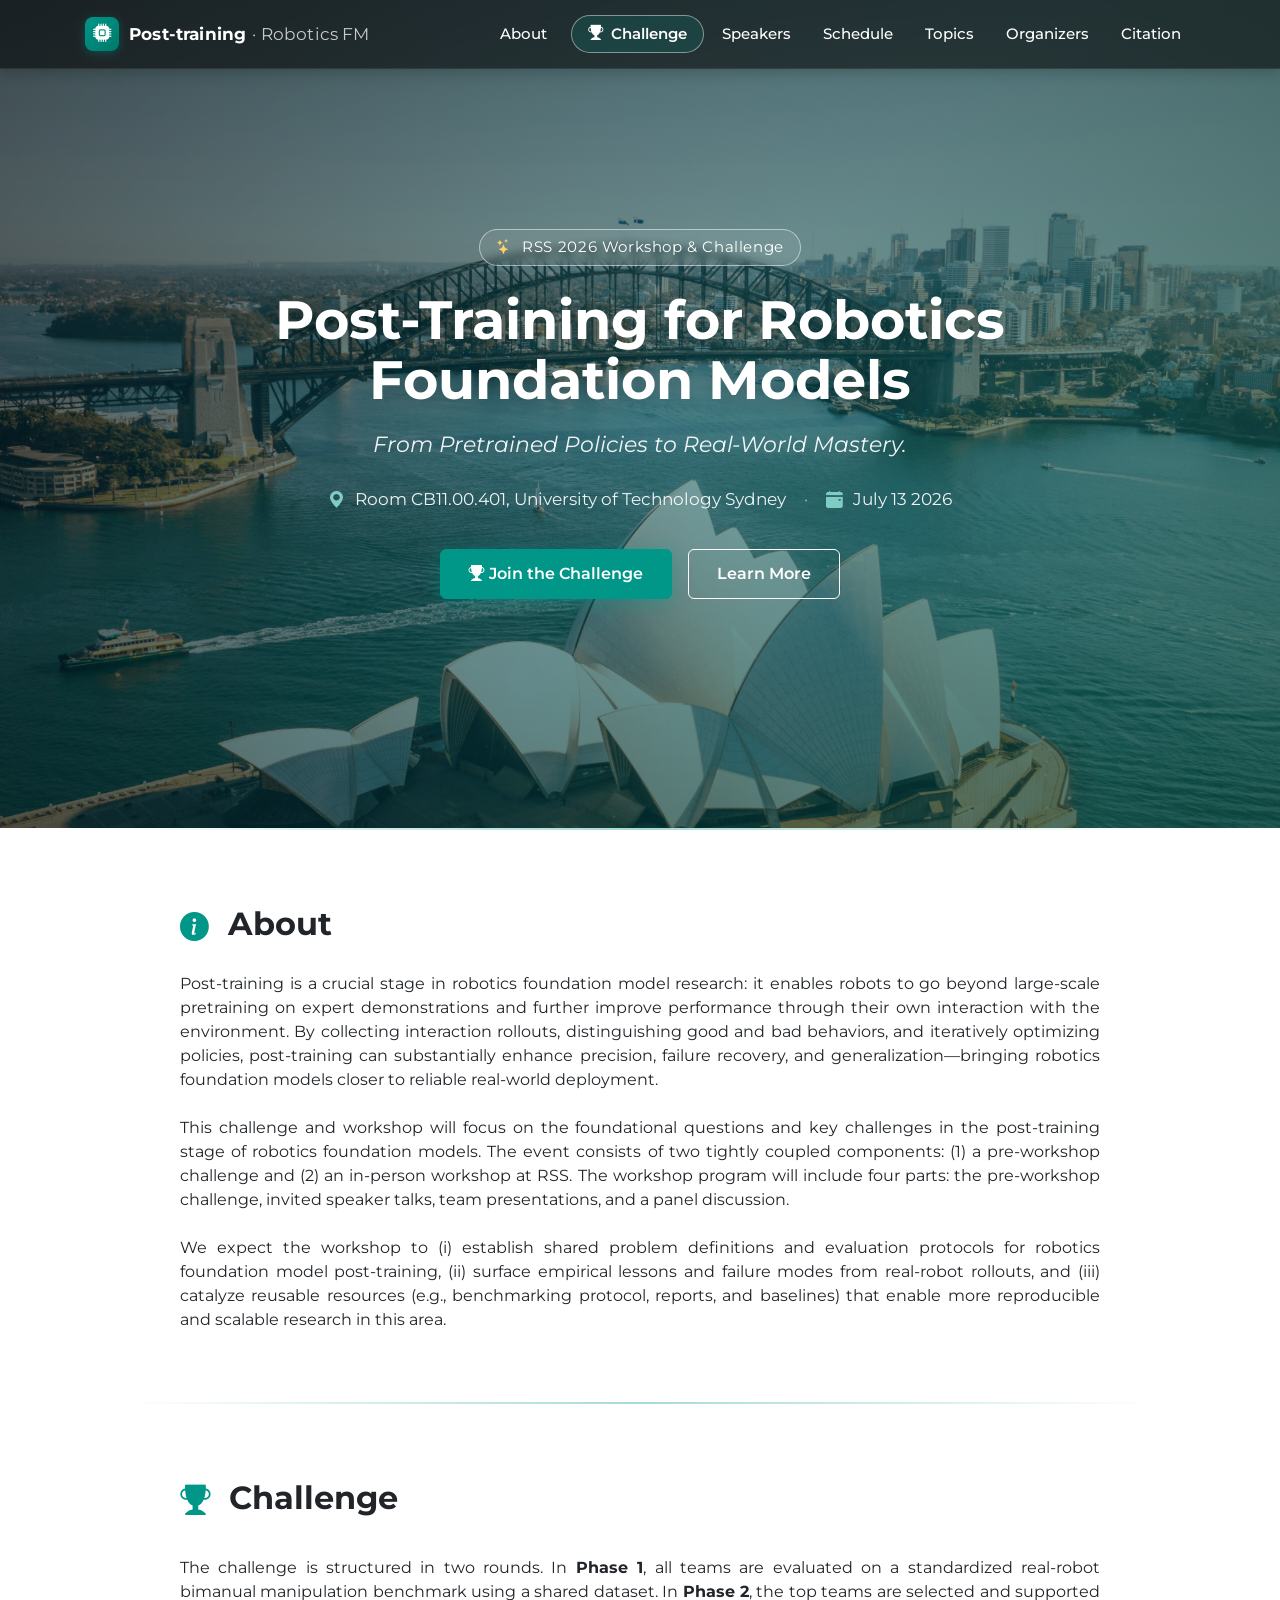
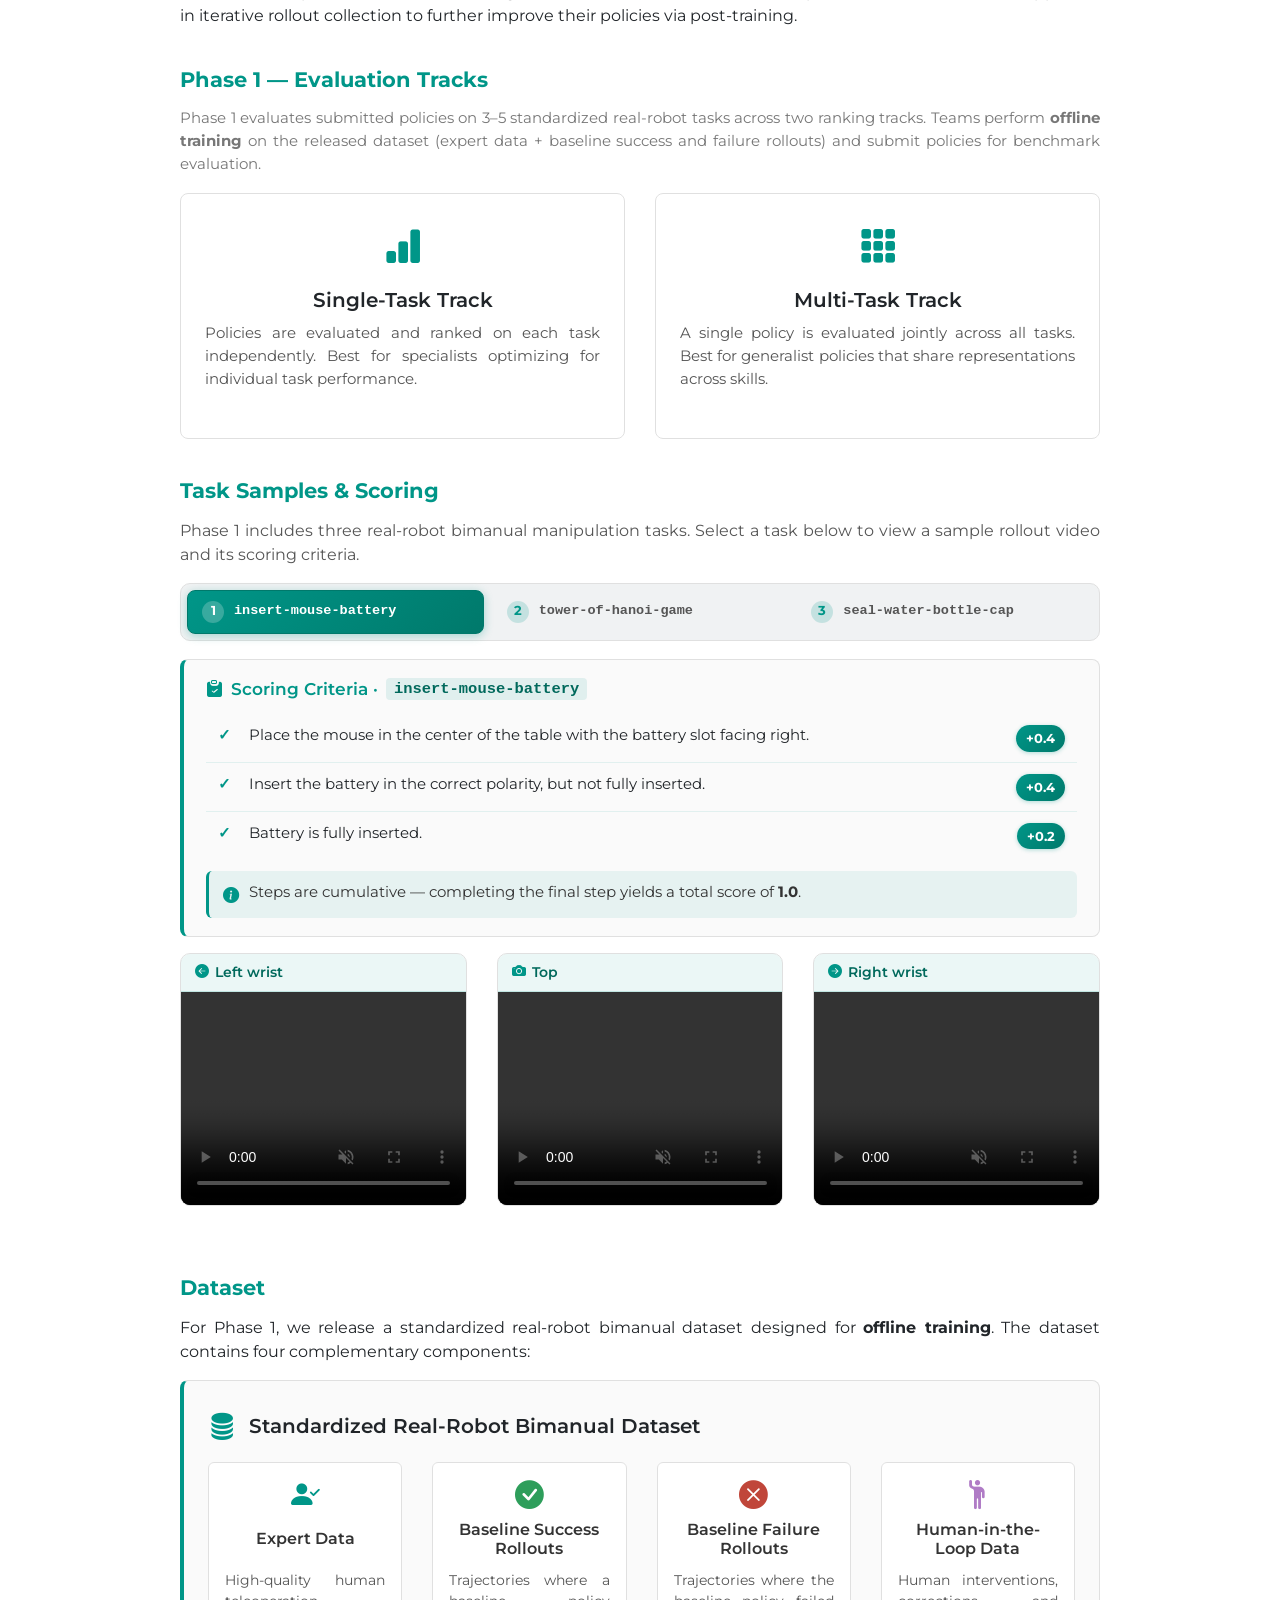
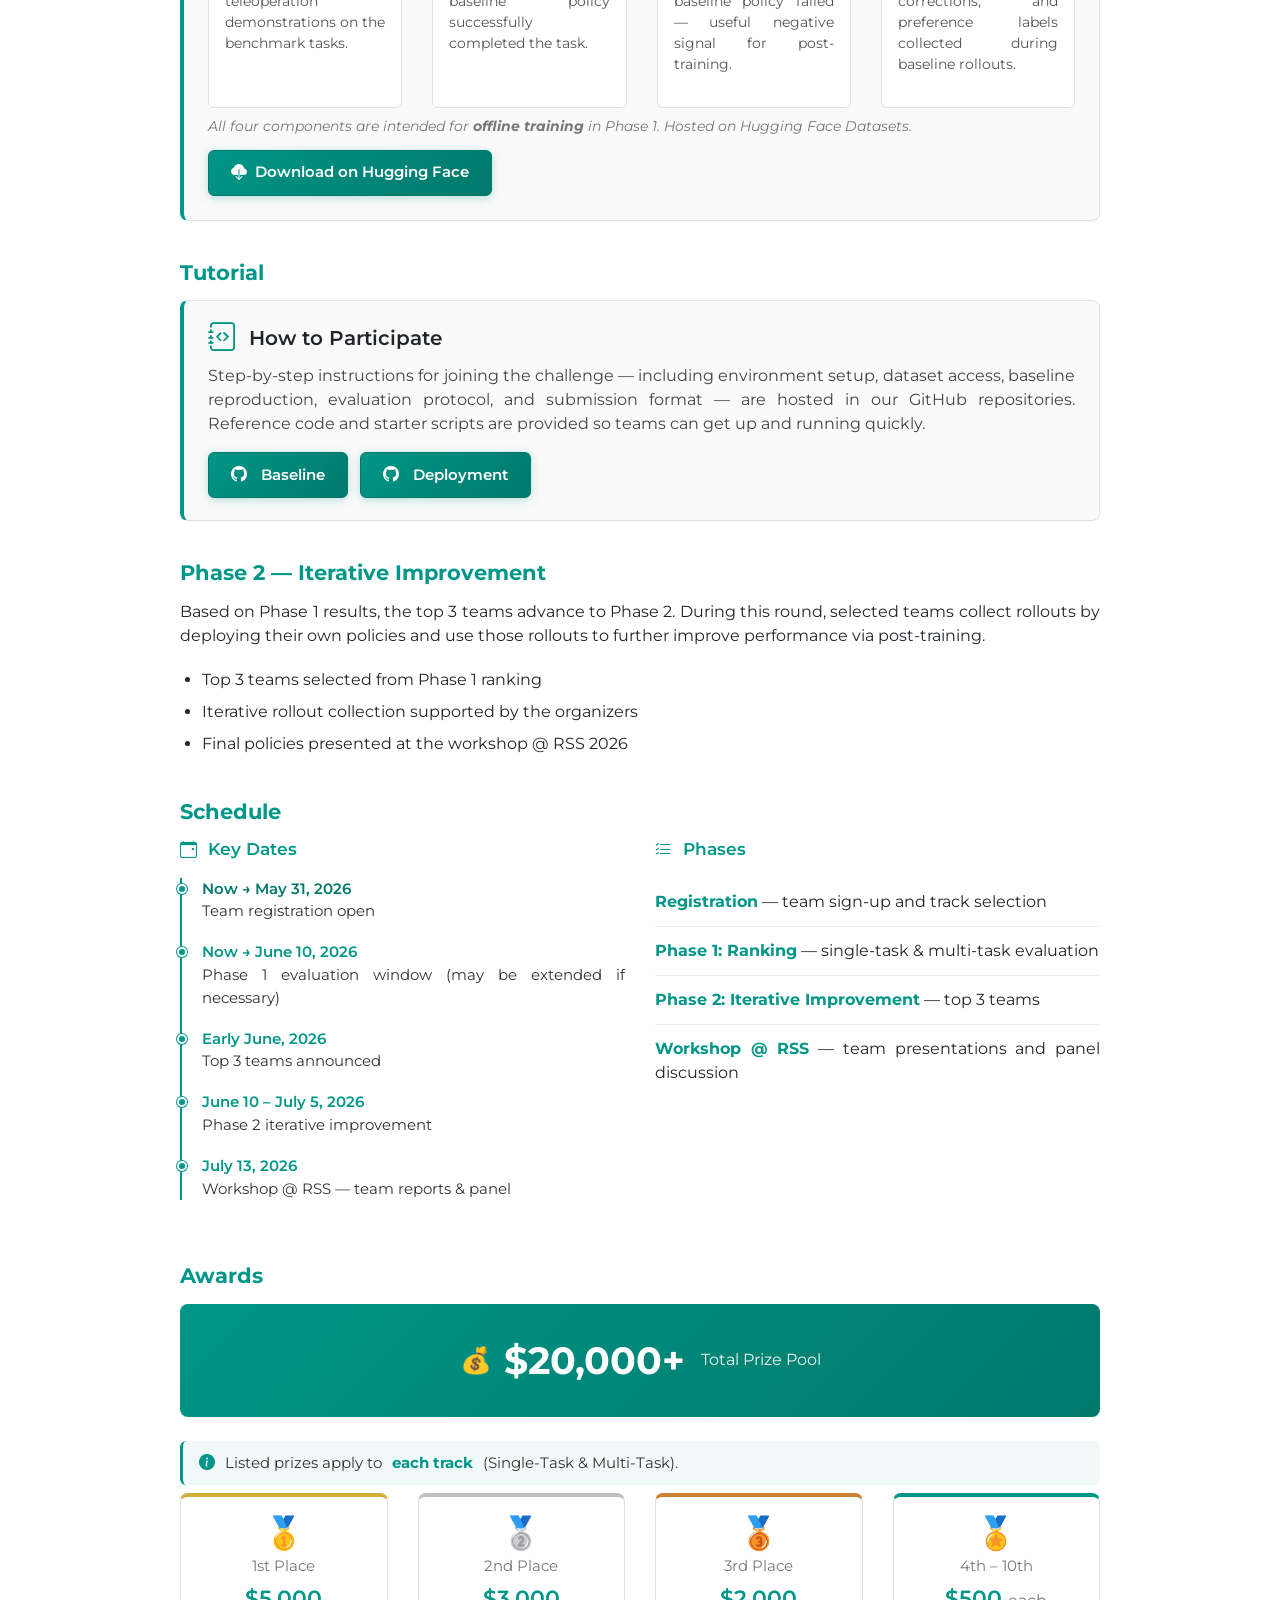
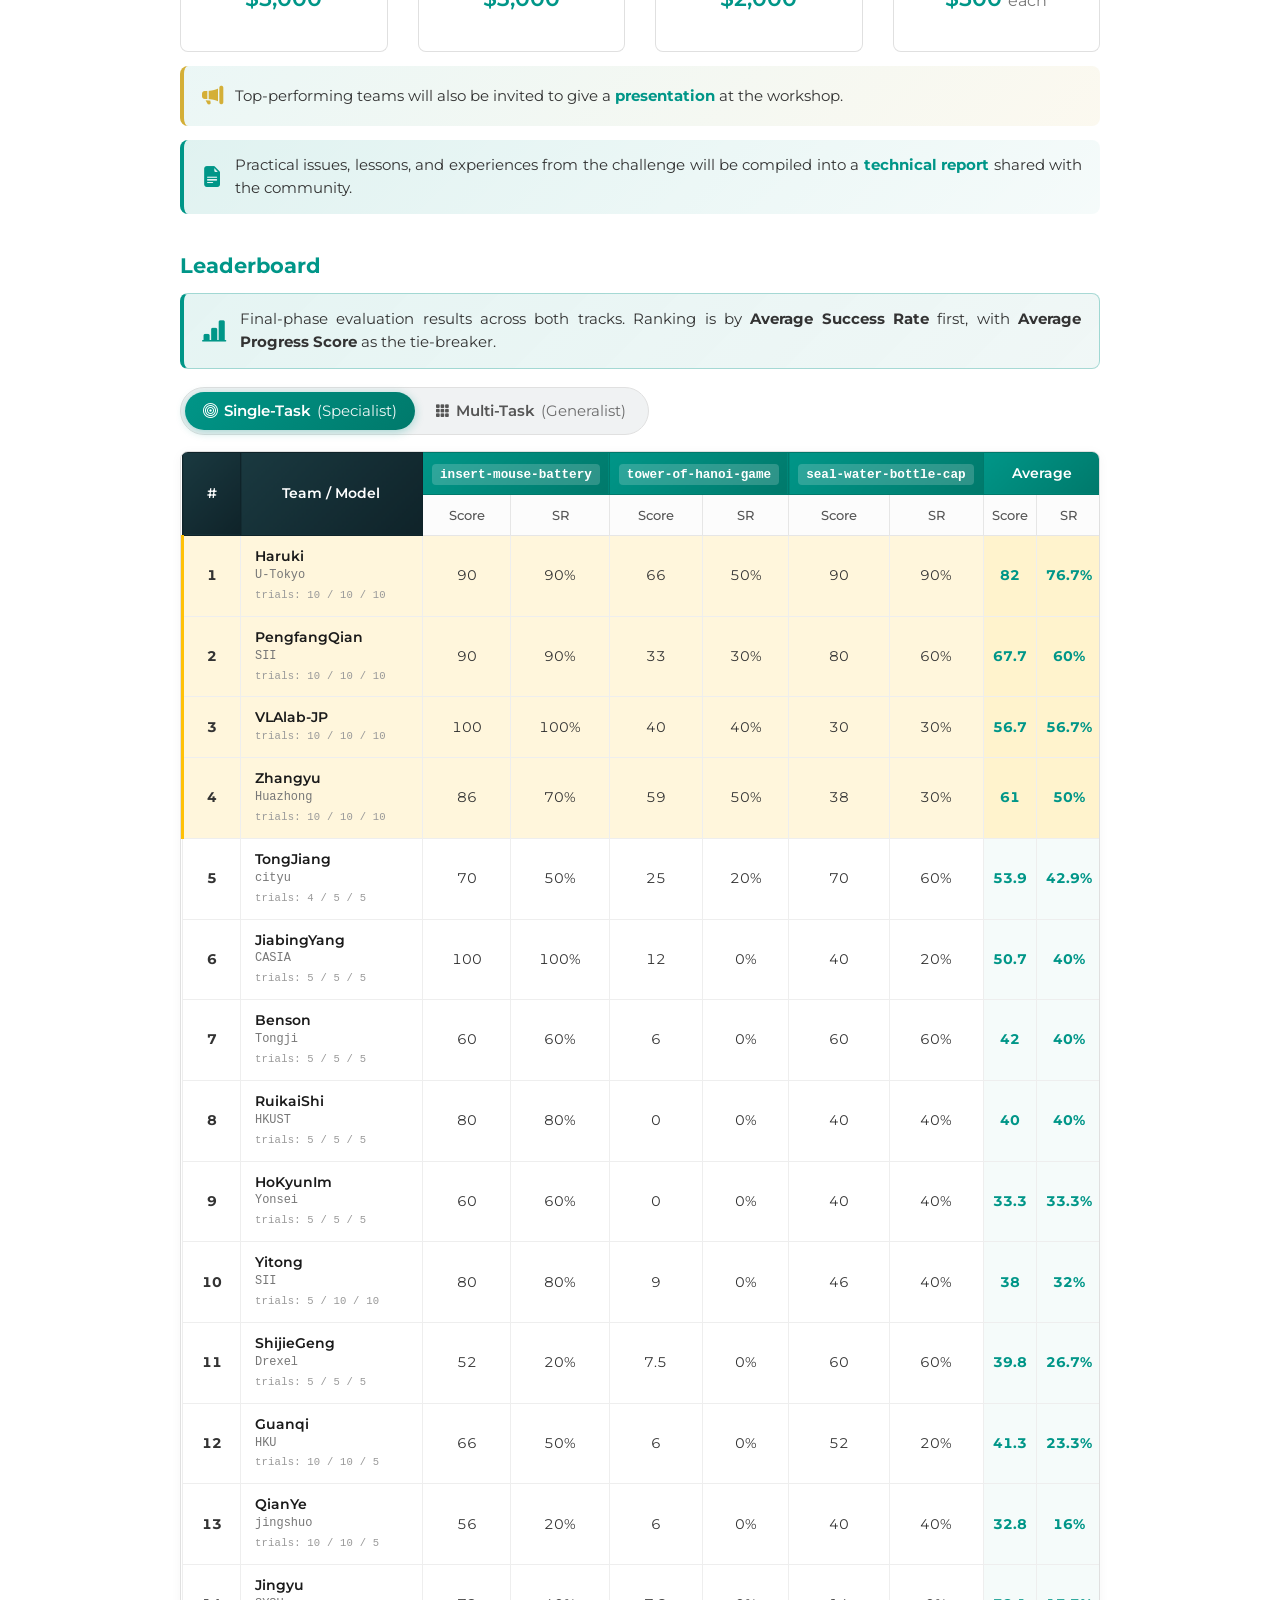
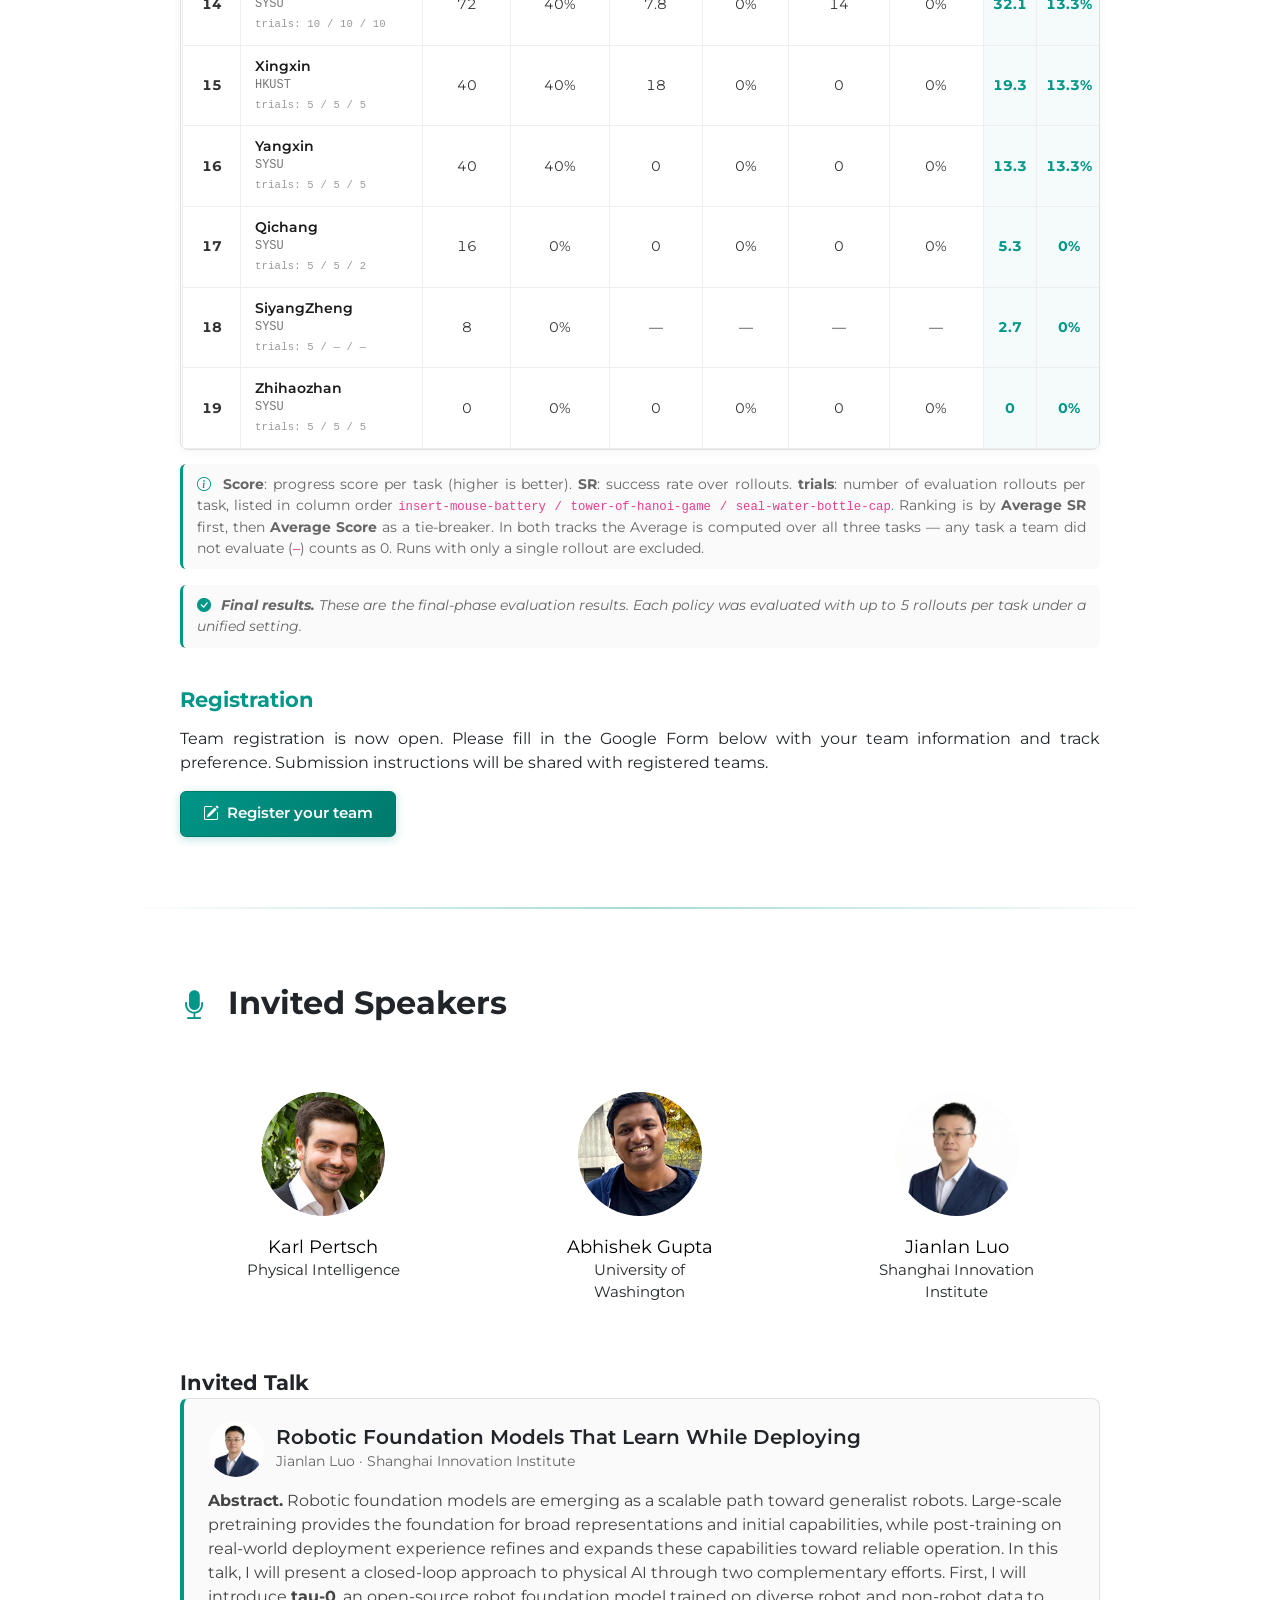
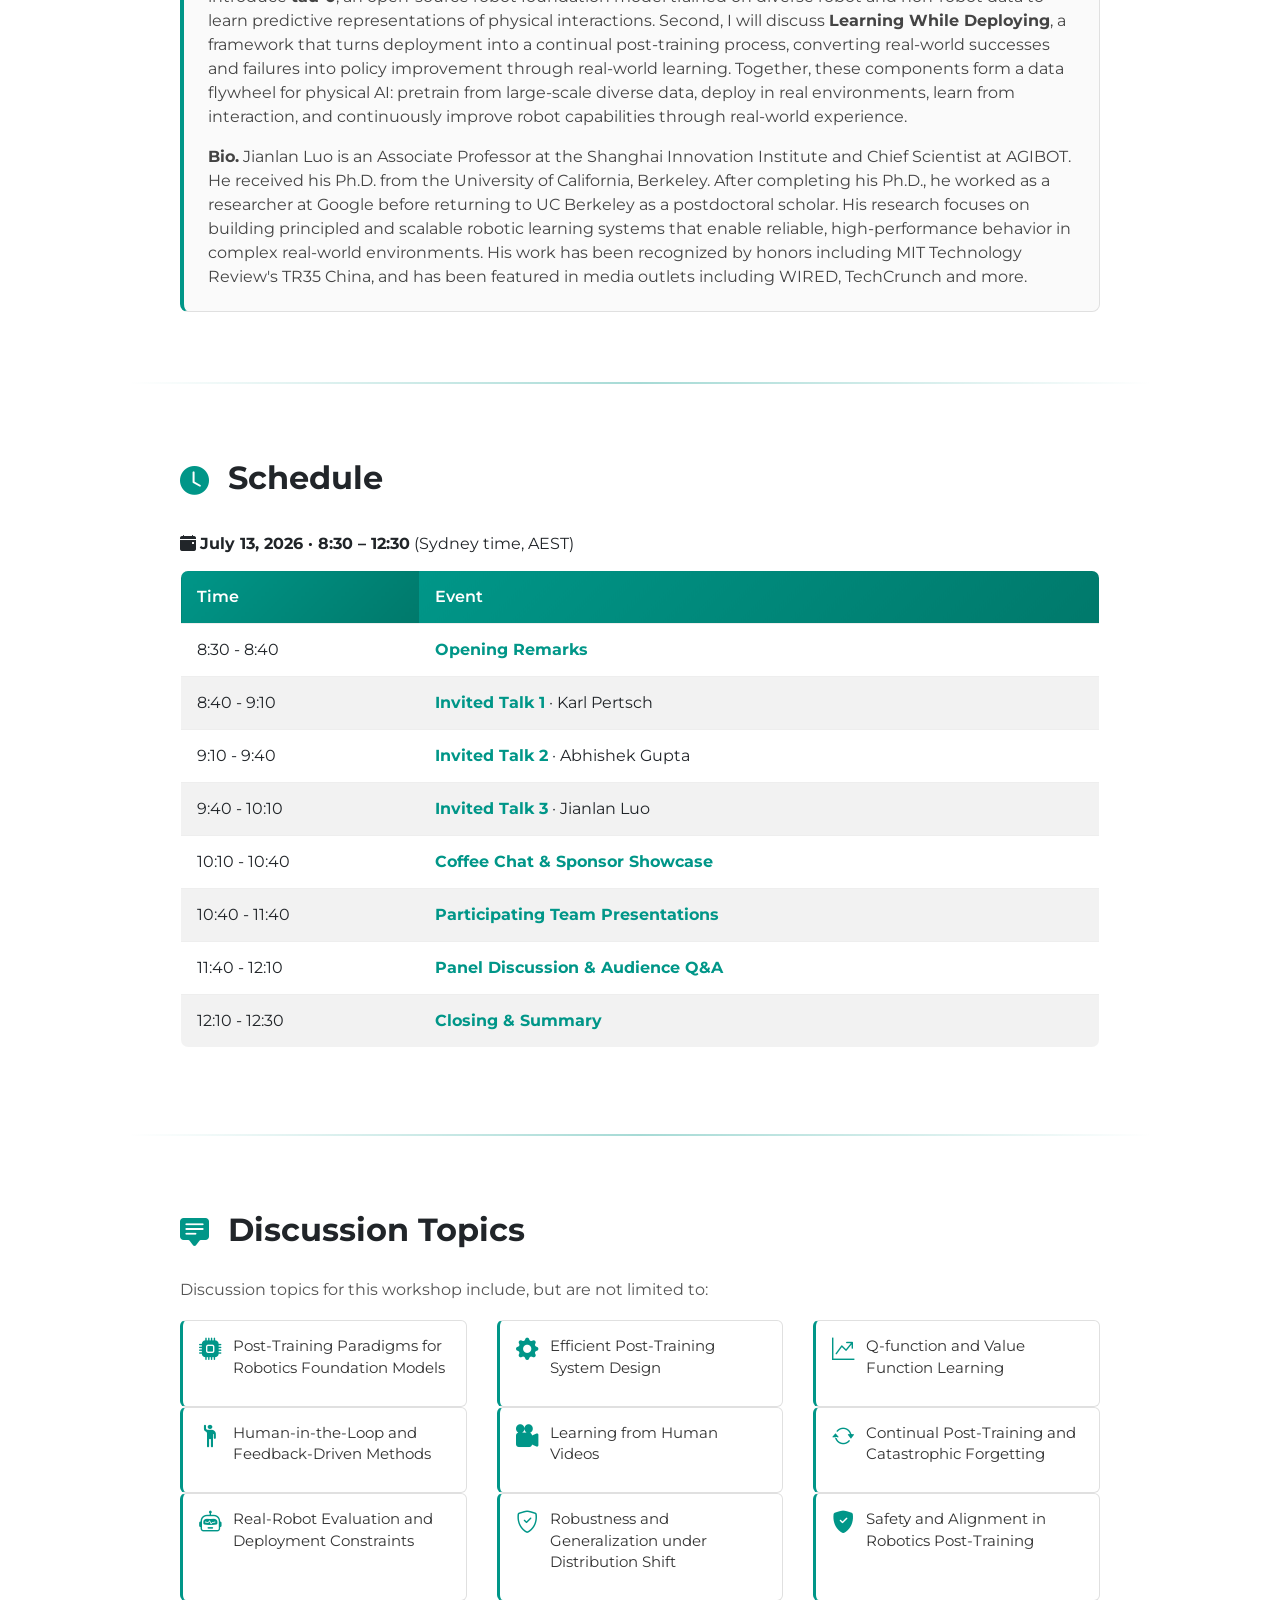
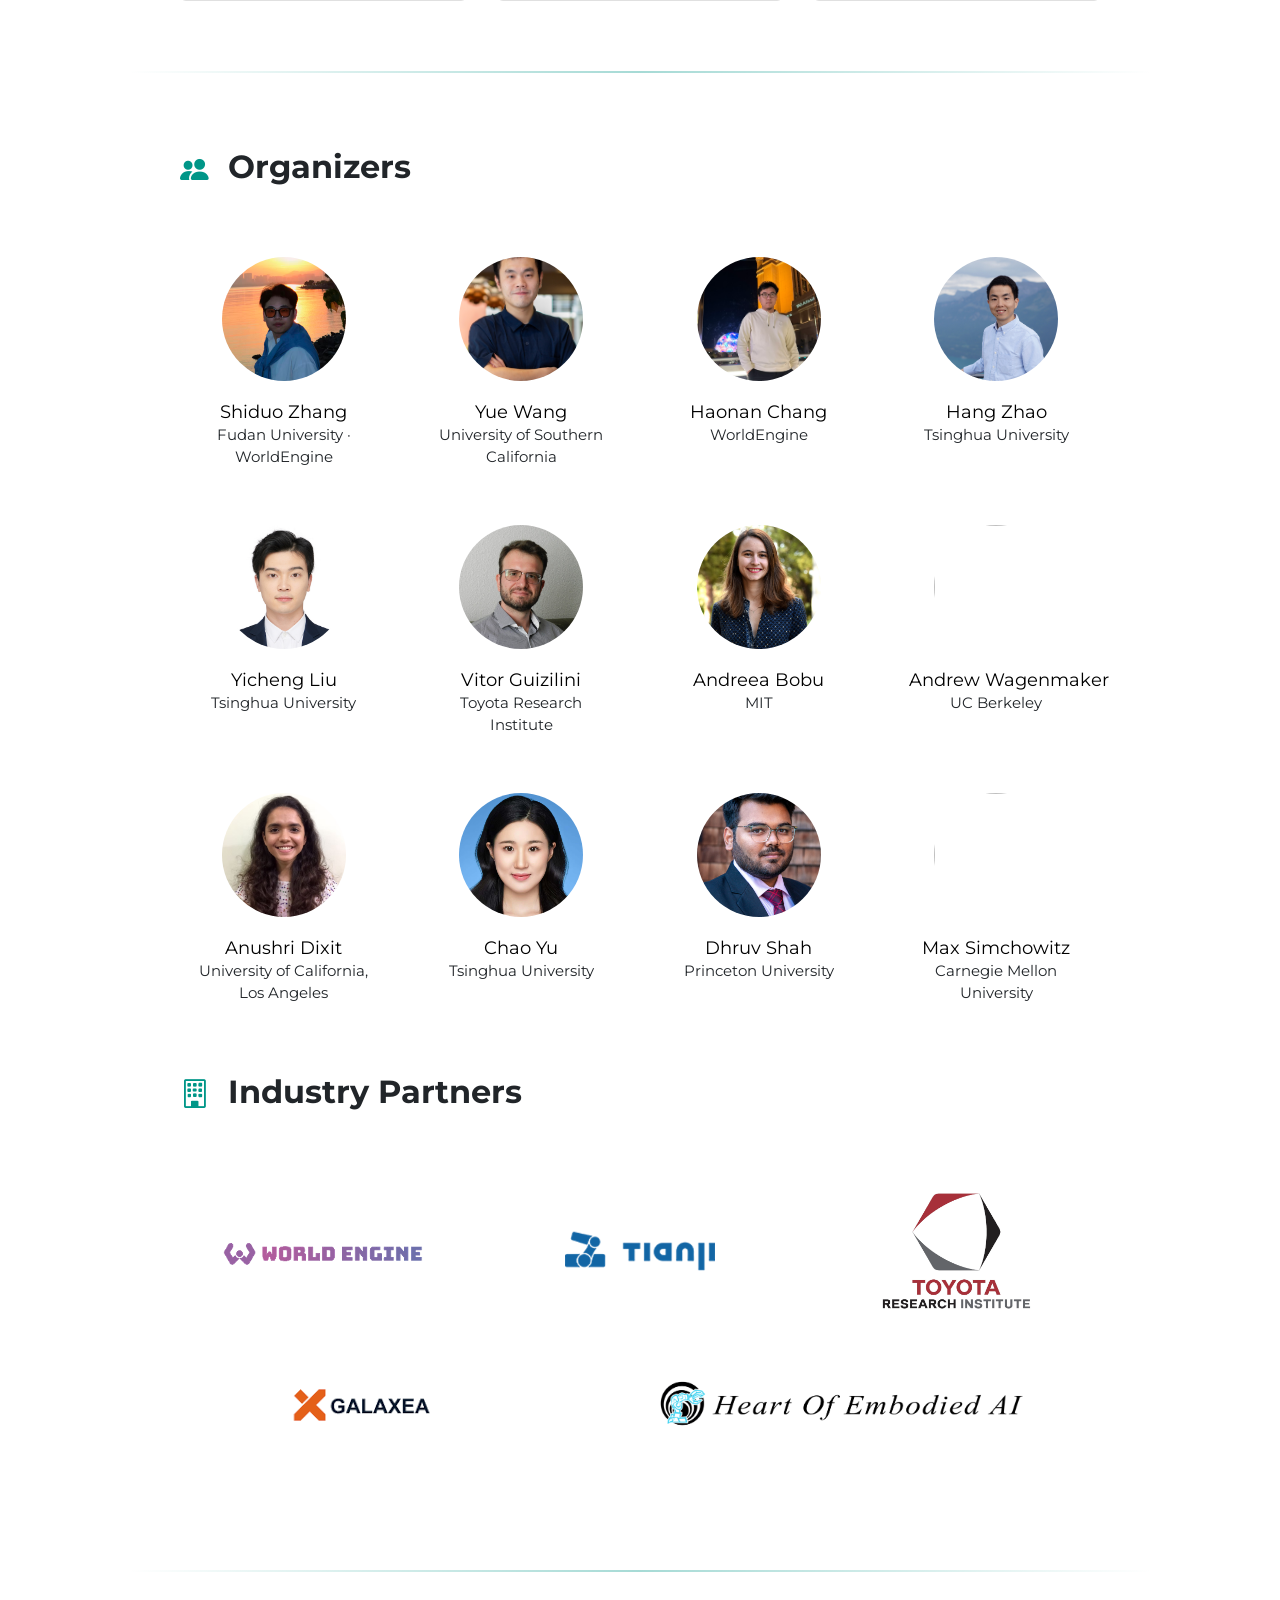
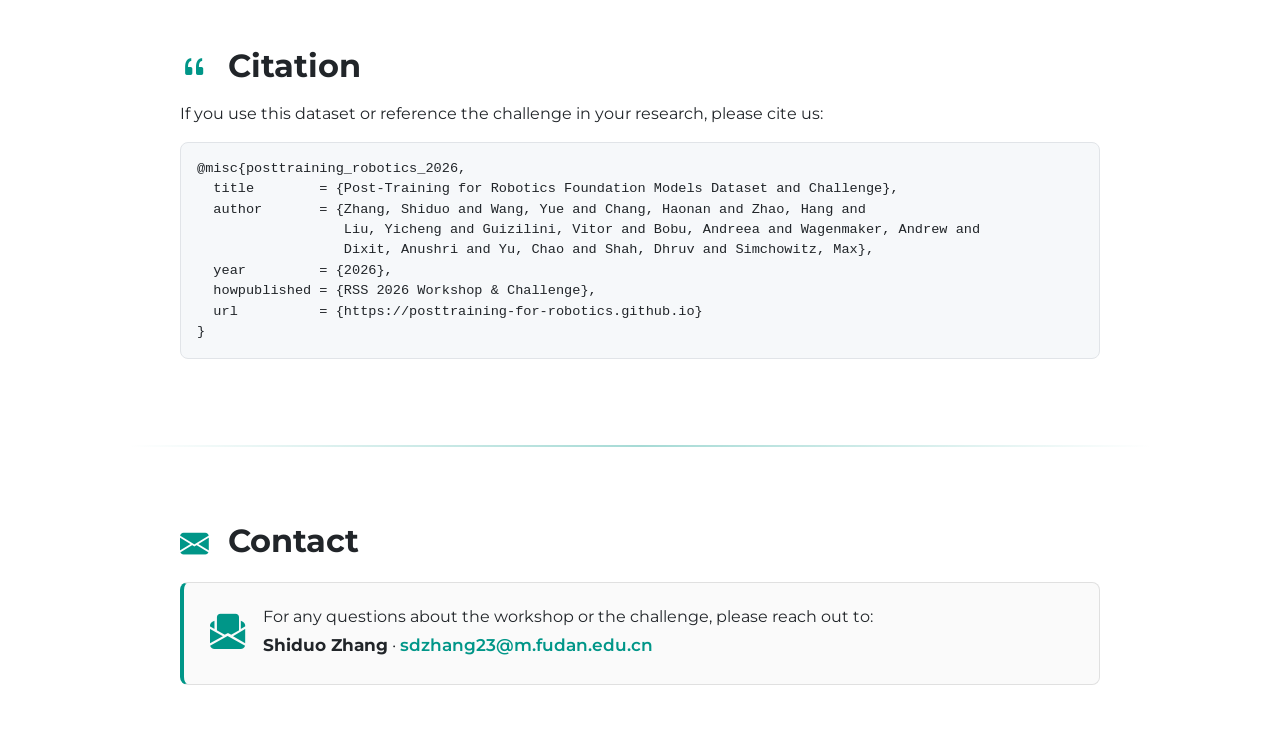
==== commit 4d8a5e33: "update location & schedule" ====
--- a/index.html
+++ b/index.html
@@ -96,7 +96,7 @@
 		<h1 class="hero-title">Post-Training for Robotics Foundation Models</h1>
 		<div class="hero-slogan">From Pretrained Policies to Real-World Mastery.</div>
 		<div class="hero-meta">
-		    <span><i class="bi bi-geo-alt-fill"></i> University of Technology Sydney</span>
+		    <span><i class="bi bi-geo-alt-fill"></i> Room CB11.00.401, University of Technology Sydney</span>
 		    <span class="hero-meta-sep">·</span>
 		    <span><i class="bi bi-calendar-event-fill"></i> July 13 2026</span>
 		</div>
@@ -1149,30 +1149,45 @@
 		<div class="row">
 		    <div class="col-md-10 mx-auto">
 			<span class="titlesec"><i class="bi bi-clock-fill"></i> Schedule</span>
-			<br><br>
+			<br>
+			<p style="margin: 6px 0 14px;"><i class="bi bi-calendar-event-fill"></i> <b>July 13, 2026 · 8:30 – 12:30</b> (Sydney time, AEST)</p>
 			<table class="table table-striped">
 				<tbody>
 				<tr>
-					<th style="width:30%"> Time </th>
+					<th style="width:26%"> Time </th>
 					<th> Event </th>
 				</tr>
 				<tr>
-					<td> 9:00 - 10:30 </td>
-					<td> <b>Invited Talks</b> <br>
-						Karl Pertsch · Abhishek Gupta · Jianlan Luo
-					</td>
+					<td> 8:30 - 8:40 </td>
+					<td> <b>Opening Remarks</b> </td>
 				</tr>
 				<tr>
-					<td> 10:30 - 11:00 </td>
-					<td> <b>Coffee Break &amp; Participating Teams' Policy Deployment Demonstrations</b> </td>
+					<td> 8:40 - 9:10 </td>
+					<td> <b>Invited Talk 1</b> · Karl Pertsch </td>
 				</tr>
 				<tr>
-					<td> 11:00 - 12:00 </td>
-					<td> <b>Participating Team Reports</b> </td>
+					<td> 9:10 - 9:40 </td>
+					<td> <b>Invited Talk 2</b> · Abhishek Gupta </td>
 				</tr>
 				<tr>
-					<td> 12:00 - 13:00 </td>
+					<td> 9:40 - 10:10 </td>
+					<td> <b>Invited Talk 3</b> · Jianlan Luo </td>
+				</tr>
+				<tr>
+					<td> 10:10 - 10:40 </td>
+					<td> <b>Coffee Chat &amp; Sponsor Showcase</b> </td>
+				</tr>
+				<tr>
+					<td> 10:40 - 11:40 </td>
+					<td> <b>Participating Team Presentations</b> </td>
+				</tr>
+				<tr>
+					<td> 11:40 - 12:10 </td>
 					<td> <b>Panel Discussion &amp; Audience Q&amp;A</b> </td>
+				</tr>
+				<tr>
+					<td> 12:10 - 12:30 </td>
+					<td> <b>Closing &amp; Summary</b> </td>
 				</tr>
 				</tbody>
 			</table>
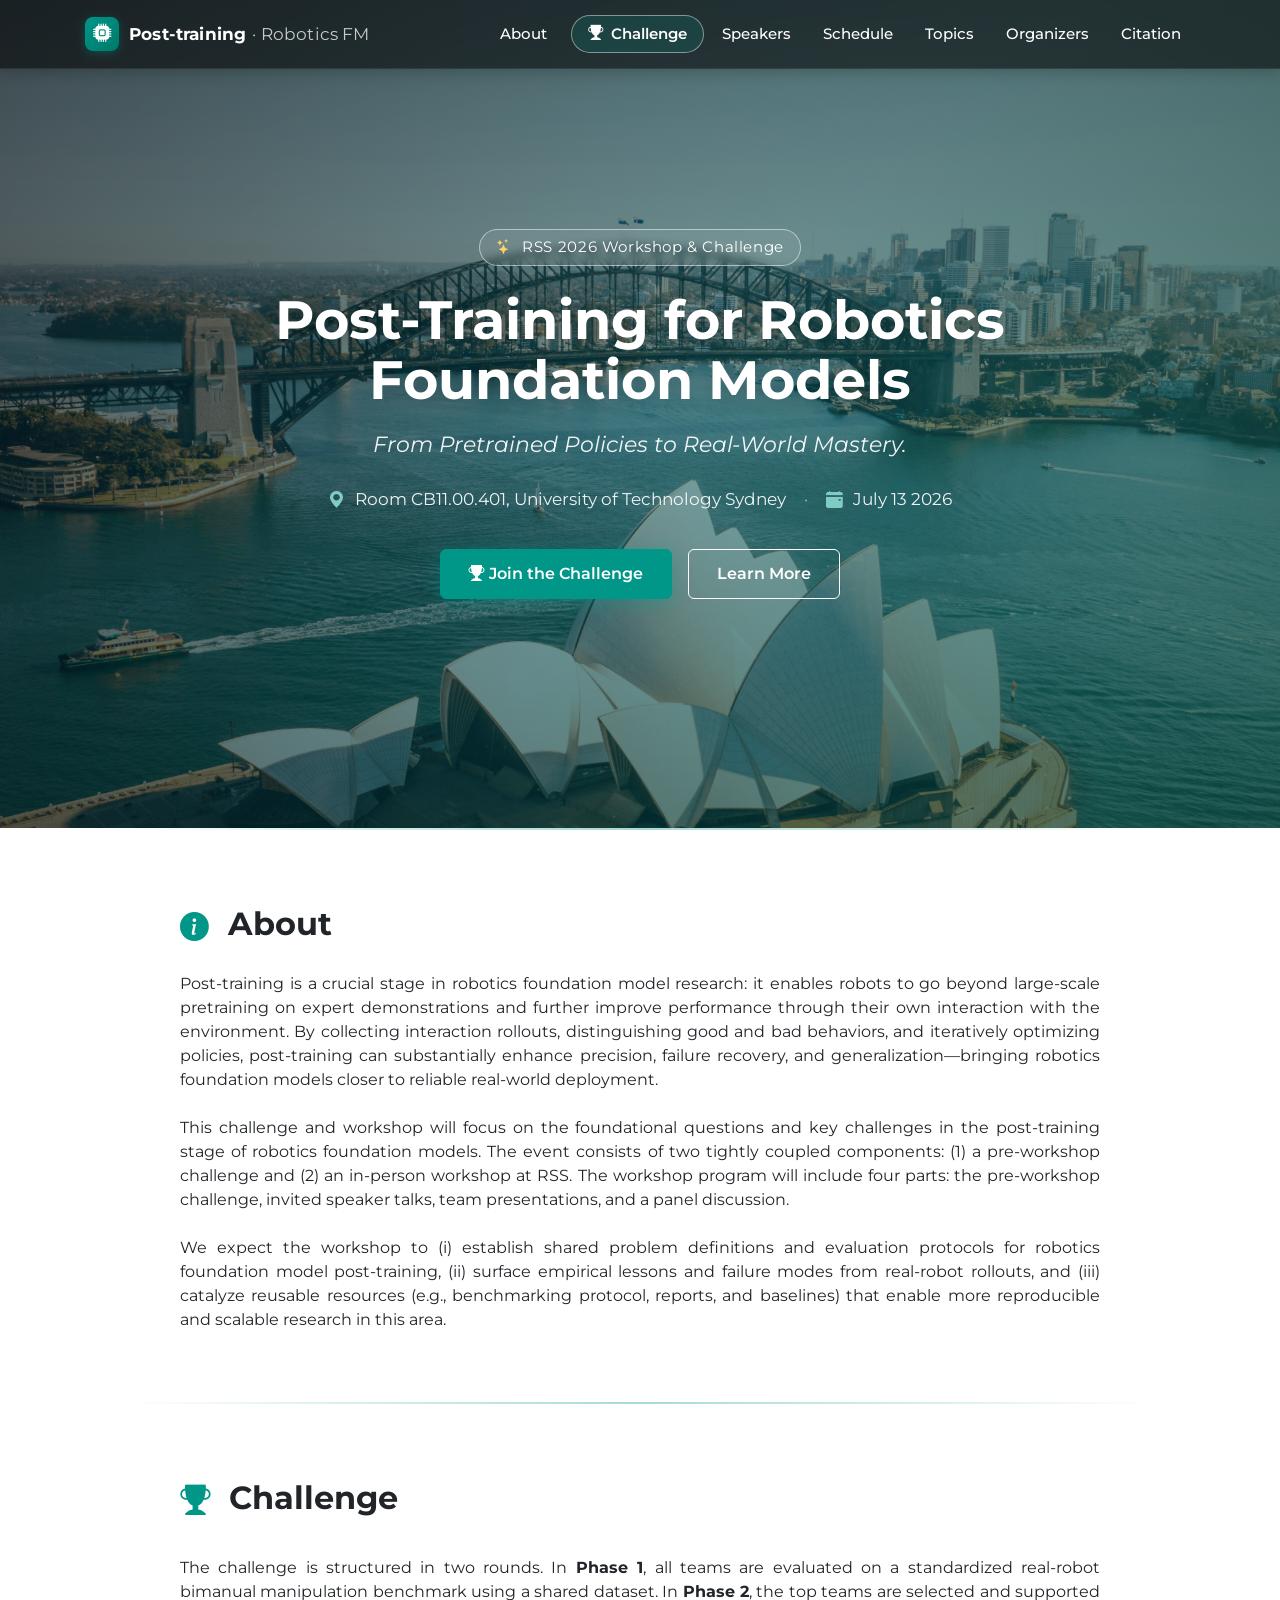
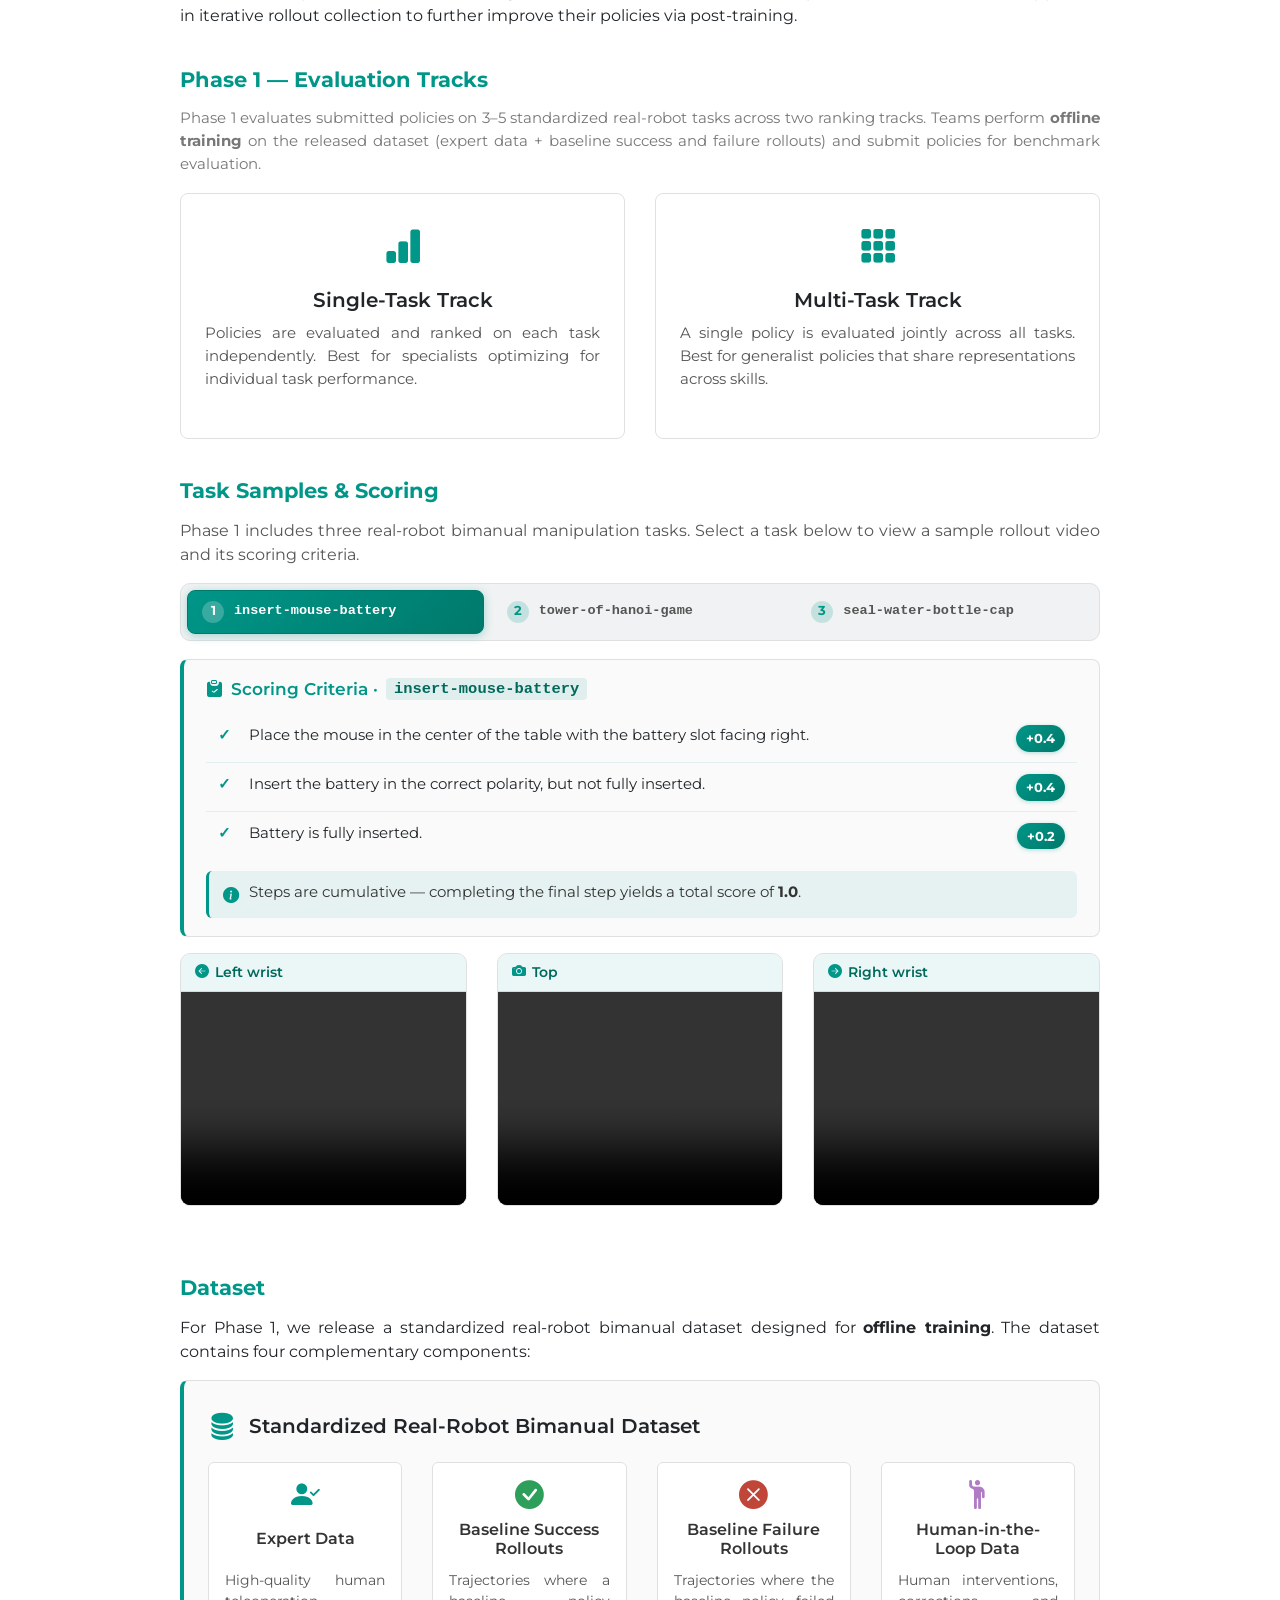
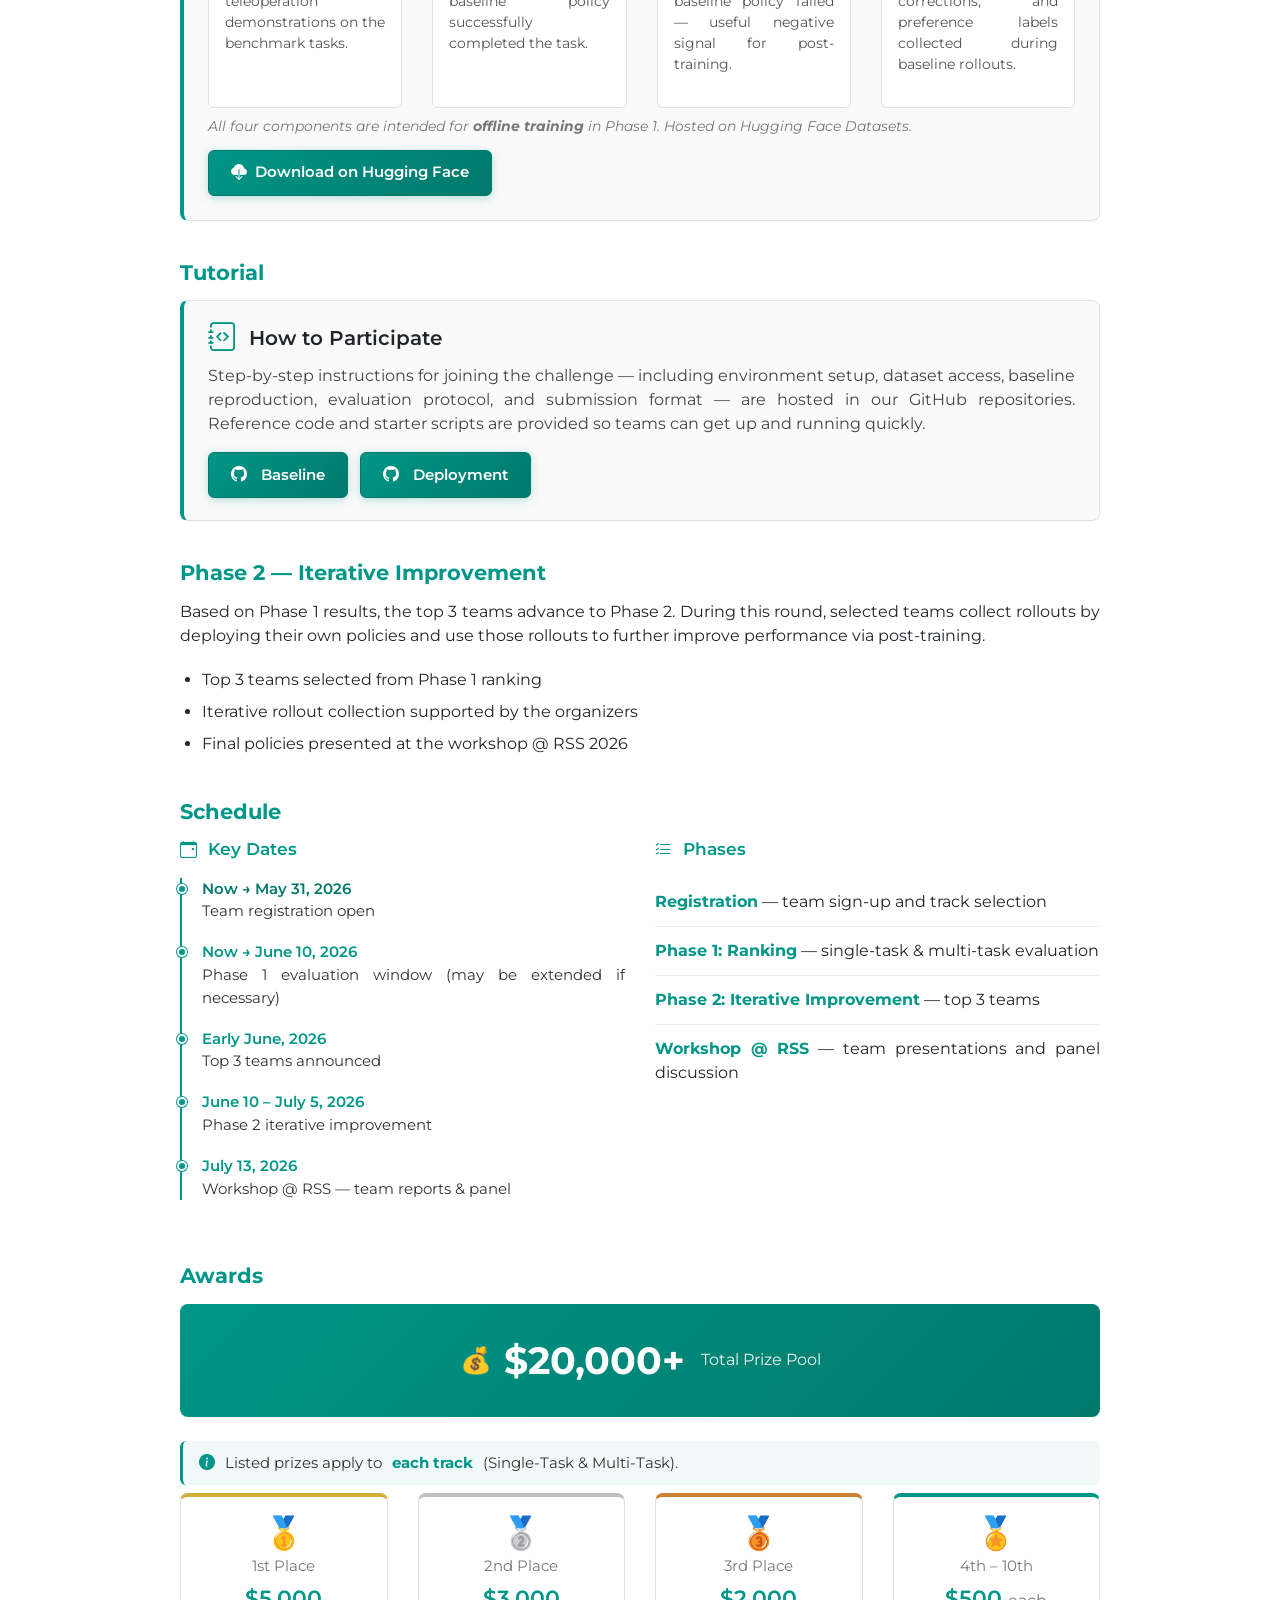
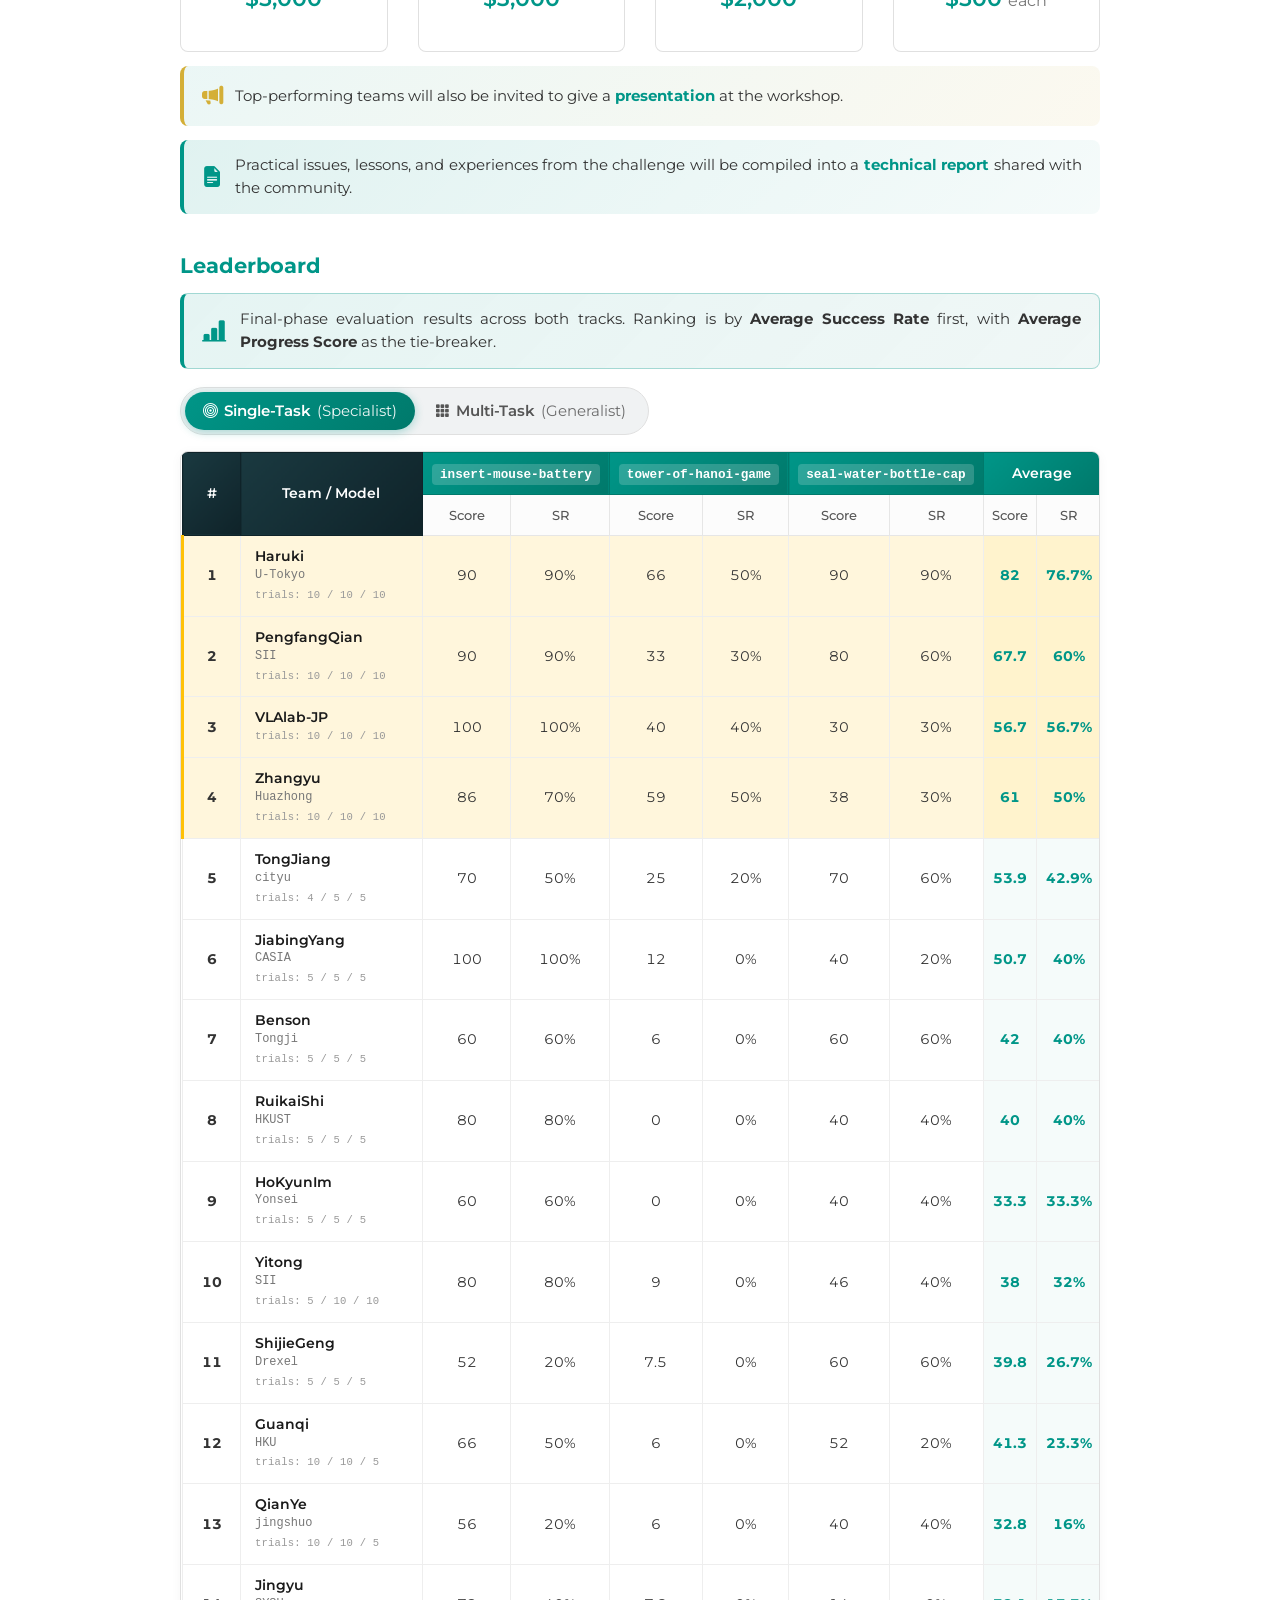
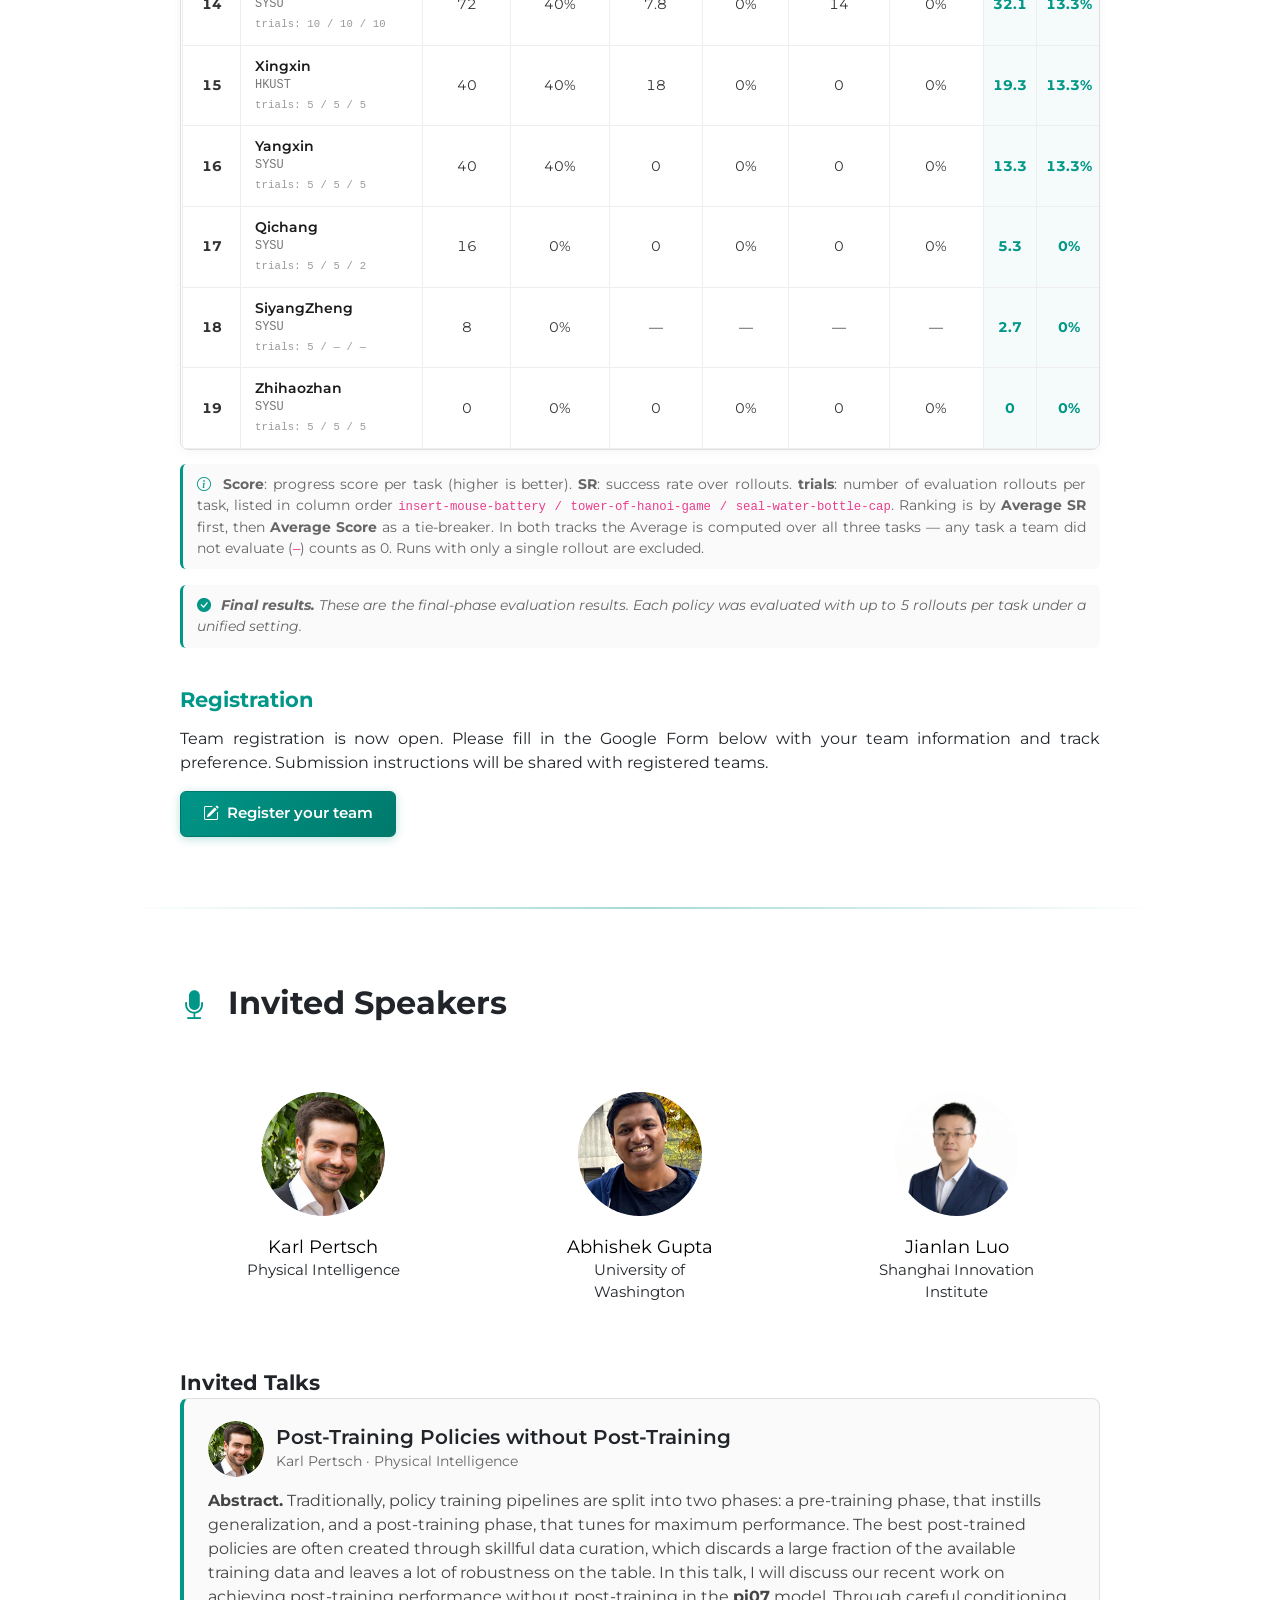
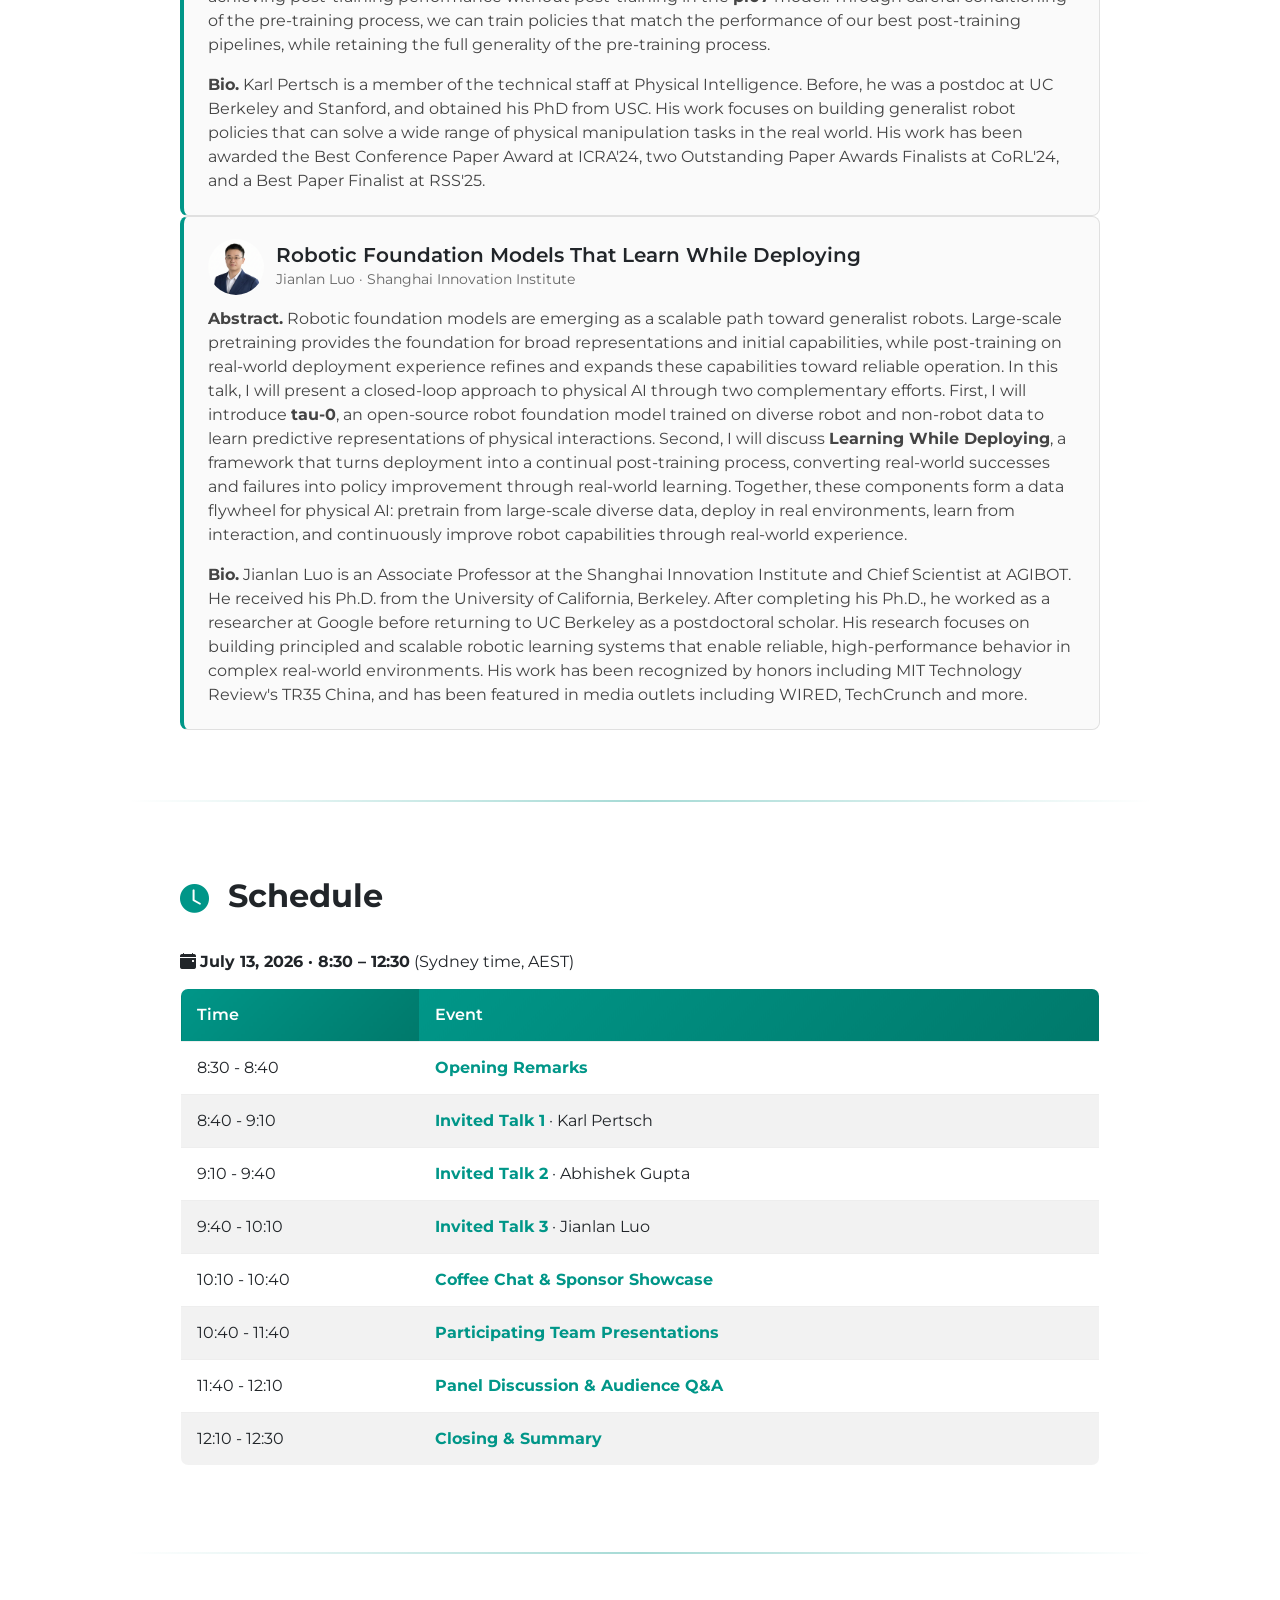
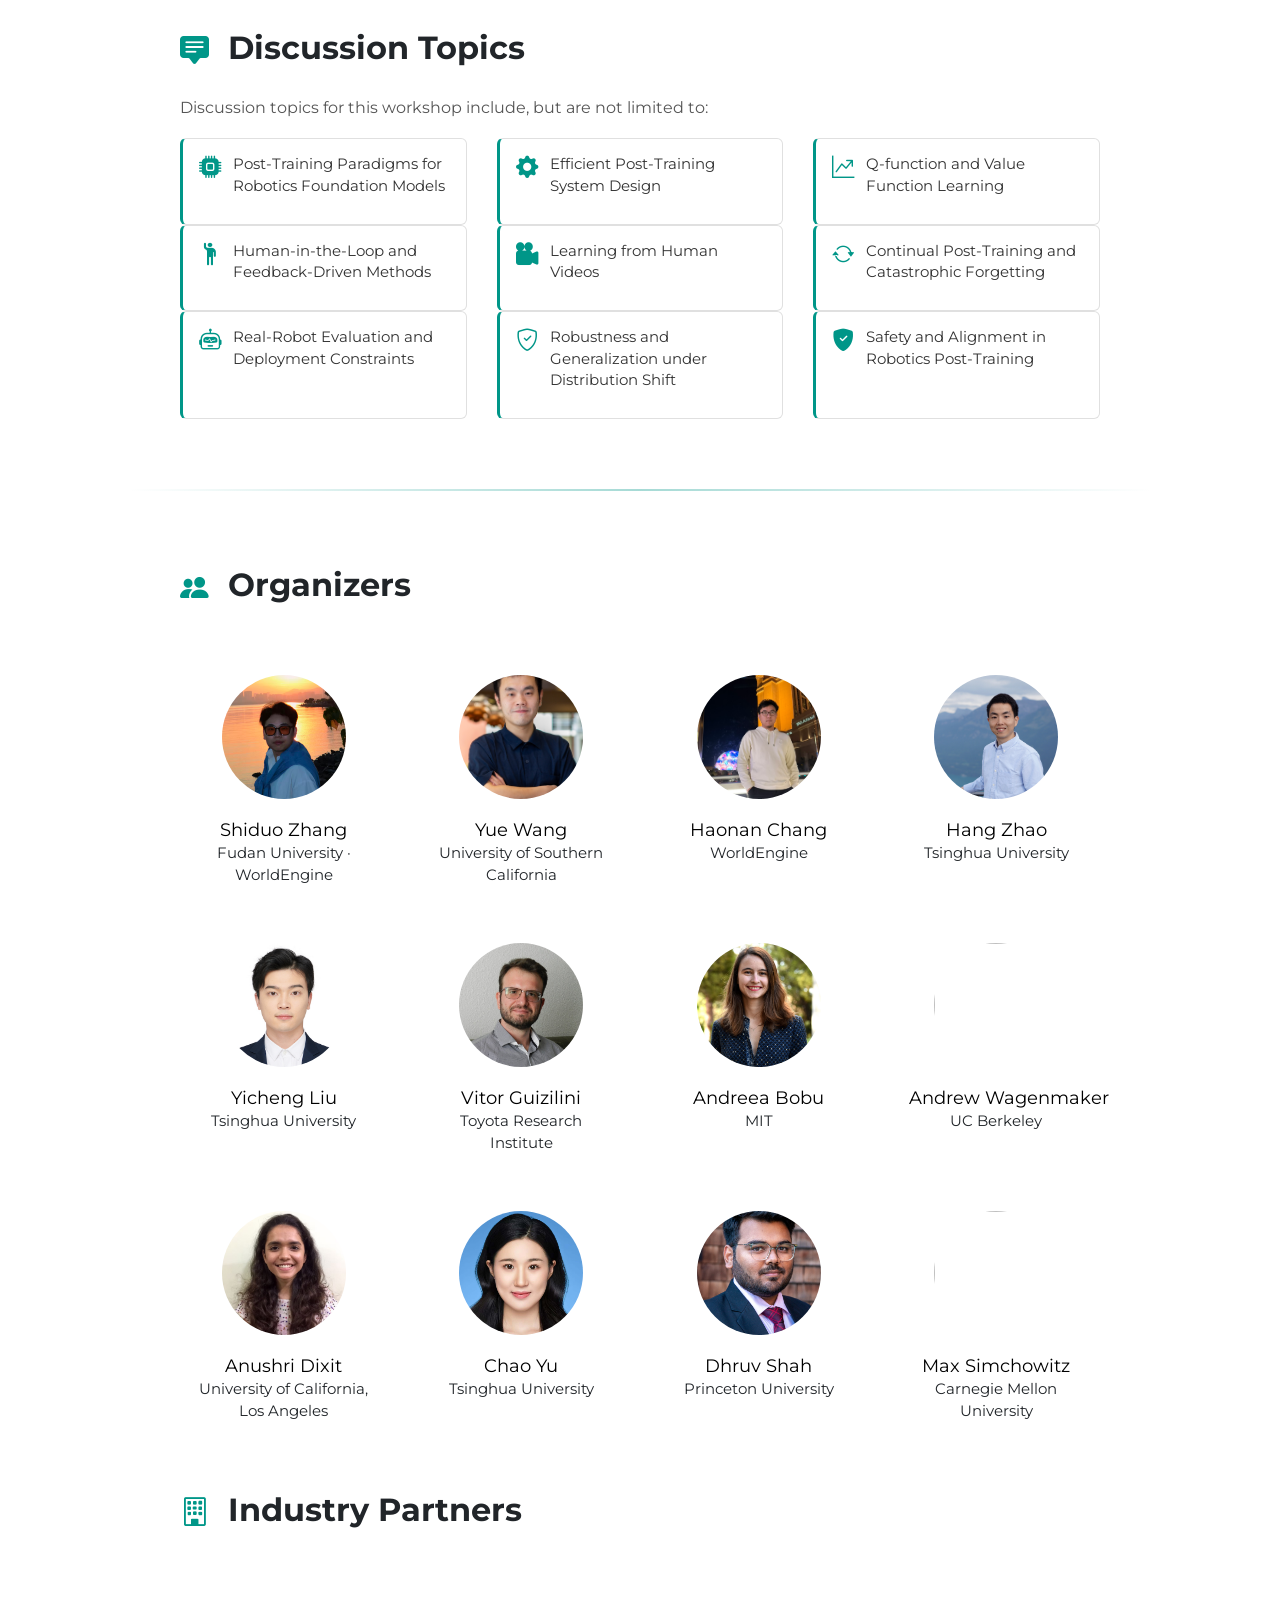
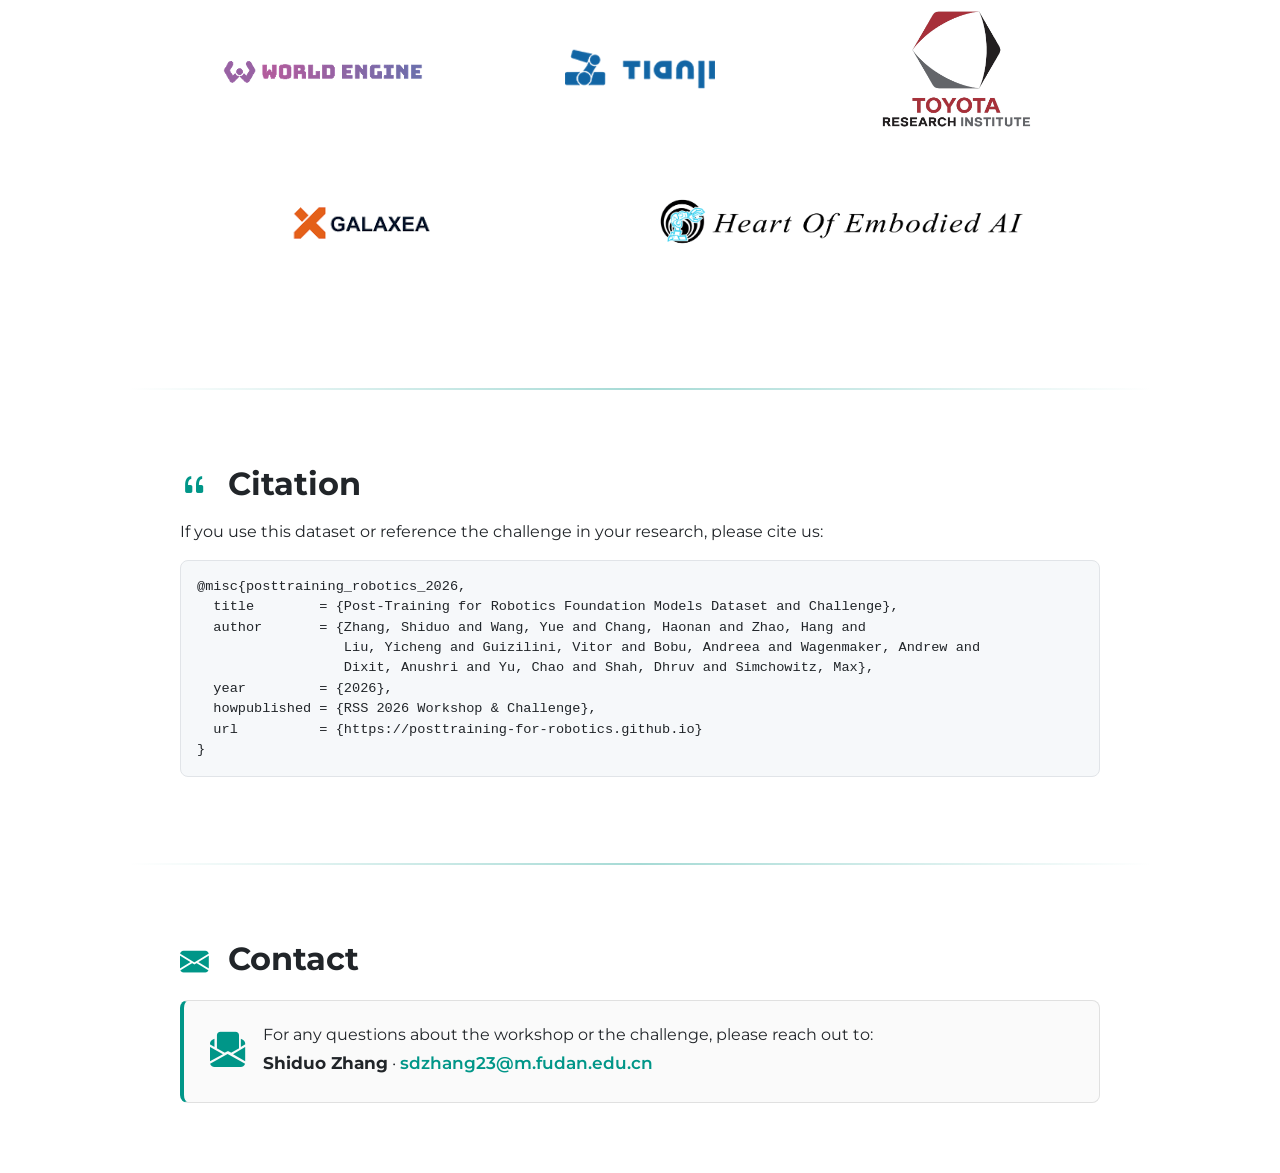
==== commit ae30e9d0: "add karl's abstract" ====
--- a/index.html
+++ b/index.html
@@ -1124,7 +1124,18 @@
 		</div>
 
 		<br>
-		<span class="subtitlesec">Invited Talk</span>
+		<span class="subtitlesec">Invited Talks</span>
+		<div class="tutorial-card">
+		    <div class="tutorial-card-header" style="align-items: center;">
+			<img src="images/karl.png" alt="Karl Pertsch" style="width: 56px; height: 56px; border-radius: 50%; object-fit: cover; flex-shrink: 0;">
+			<div>
+			    <h5 style="margin-bottom: 2px;">Post-Training Policies without Post-Training</h5>
+			    <div style="font-size: 0.9em; color: #666;">Karl Pertsch · Physical Intelligence</div>
+			</div>
+		    </div>
+		    <p><b>Abstract.</b> Traditionally, policy training pipelines are split into two phases: a pre-training phase, that instills generalization, and a post-training phase, that tunes for maximum performance. The best post-trained policies are often created through skillful data curation, which discards a large fraction of the available training data and leaves a lot of robustness on the table. In this talk, I will discuss our recent work on achieving post-training performance without post-training in the <b>pi07</b> model. Through careful conditioning of the pre-training process, we can train policies that match the performance of our best post-training pipelines, while retaining the full generality of the pre-training process.</p>
+		    <p style="margin-bottom: 0;"><b>Bio.</b> Karl Pertsch is a member of the technical staff at Physical Intelligence. Before, he was a postdoc at UC Berkeley and Stanford, and obtained his PhD from USC. His work focuses on building generalist robot policies that can solve a wide range of physical manipulation tasks in the real world. His work has been awarded the Best Conference Paper Award at ICRA'24, two Outstanding Paper Awards Finalists at CoRL'24, and a Best Paper Finalist at RSS'25.</p>
+		</div>
 		<div class="tutorial-card">
 		    <div class="tutorial-card-header" style="align-items: center;">
 			<img src="images/jianlan_luo.jpg" alt="Jianlan Luo" style="width: 56px; height: 56px; border-radius: 50%; object-fit: cover; flex-shrink: 0;">
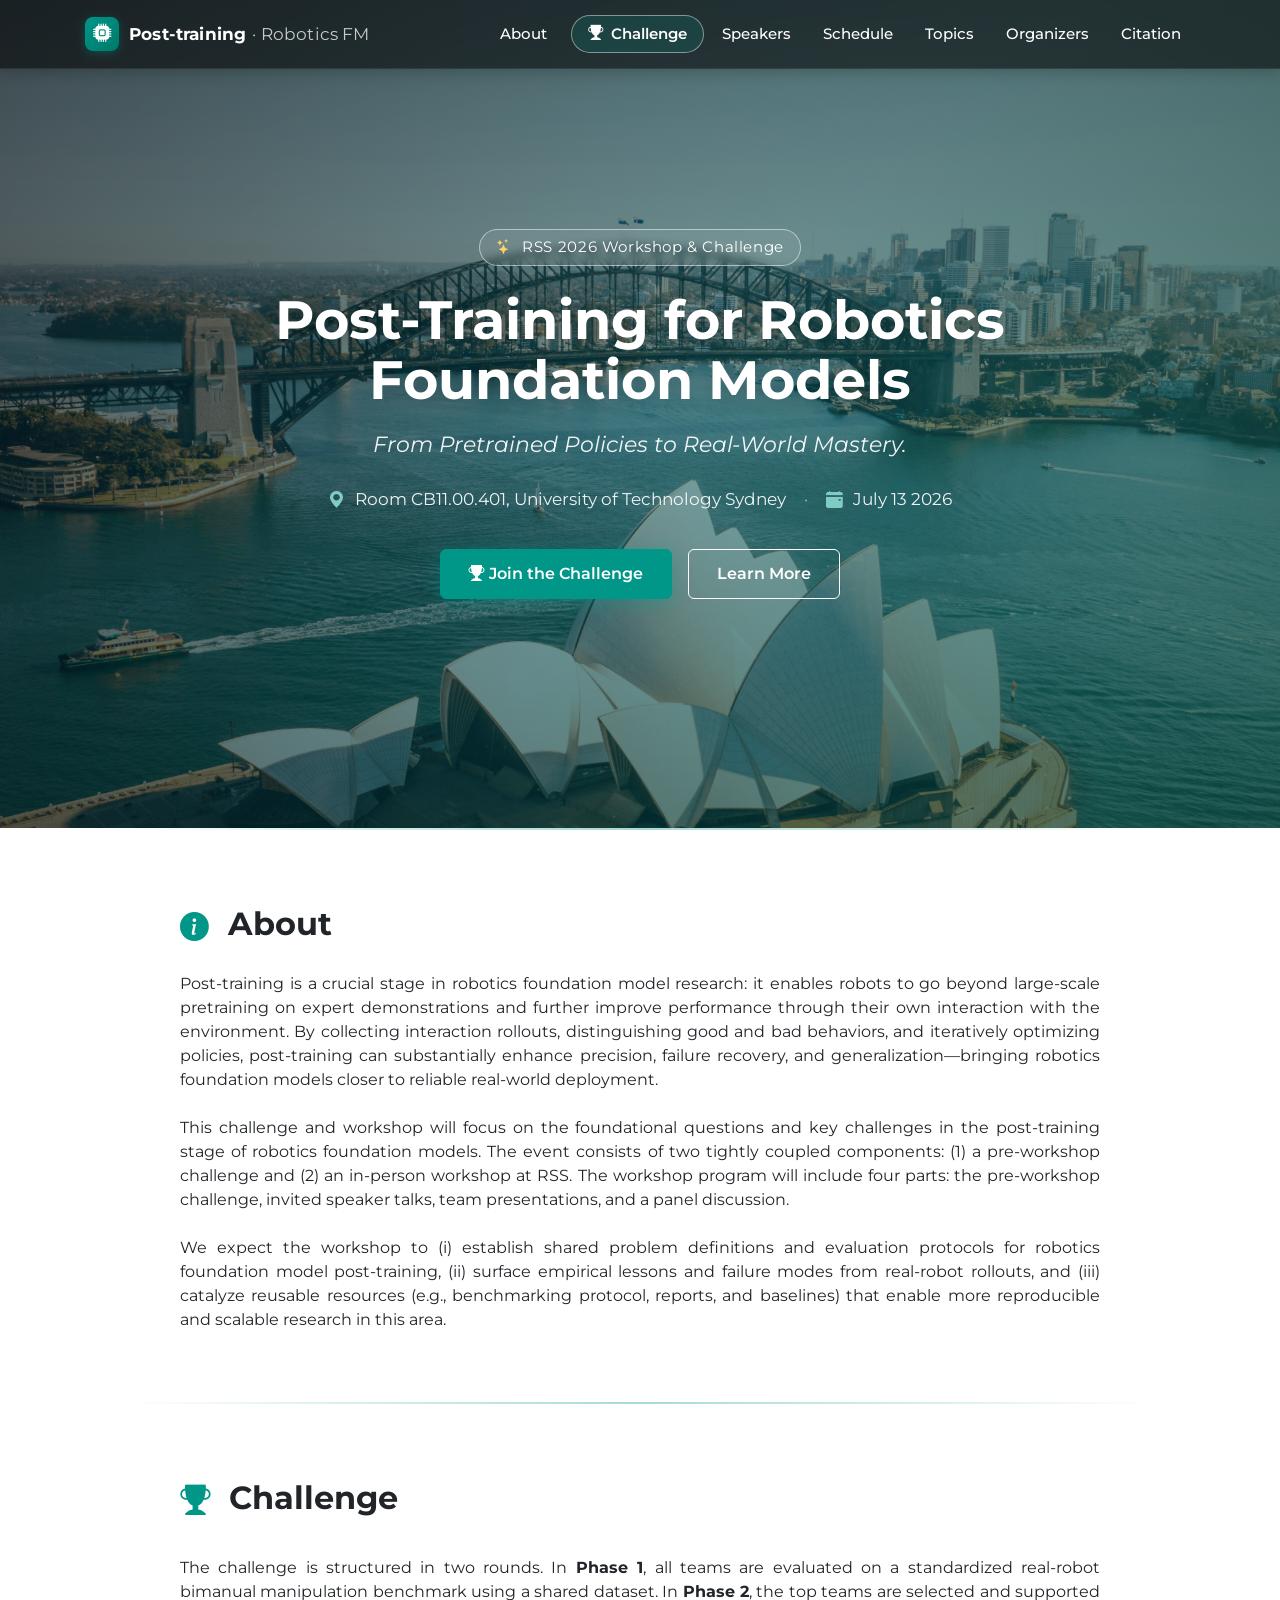
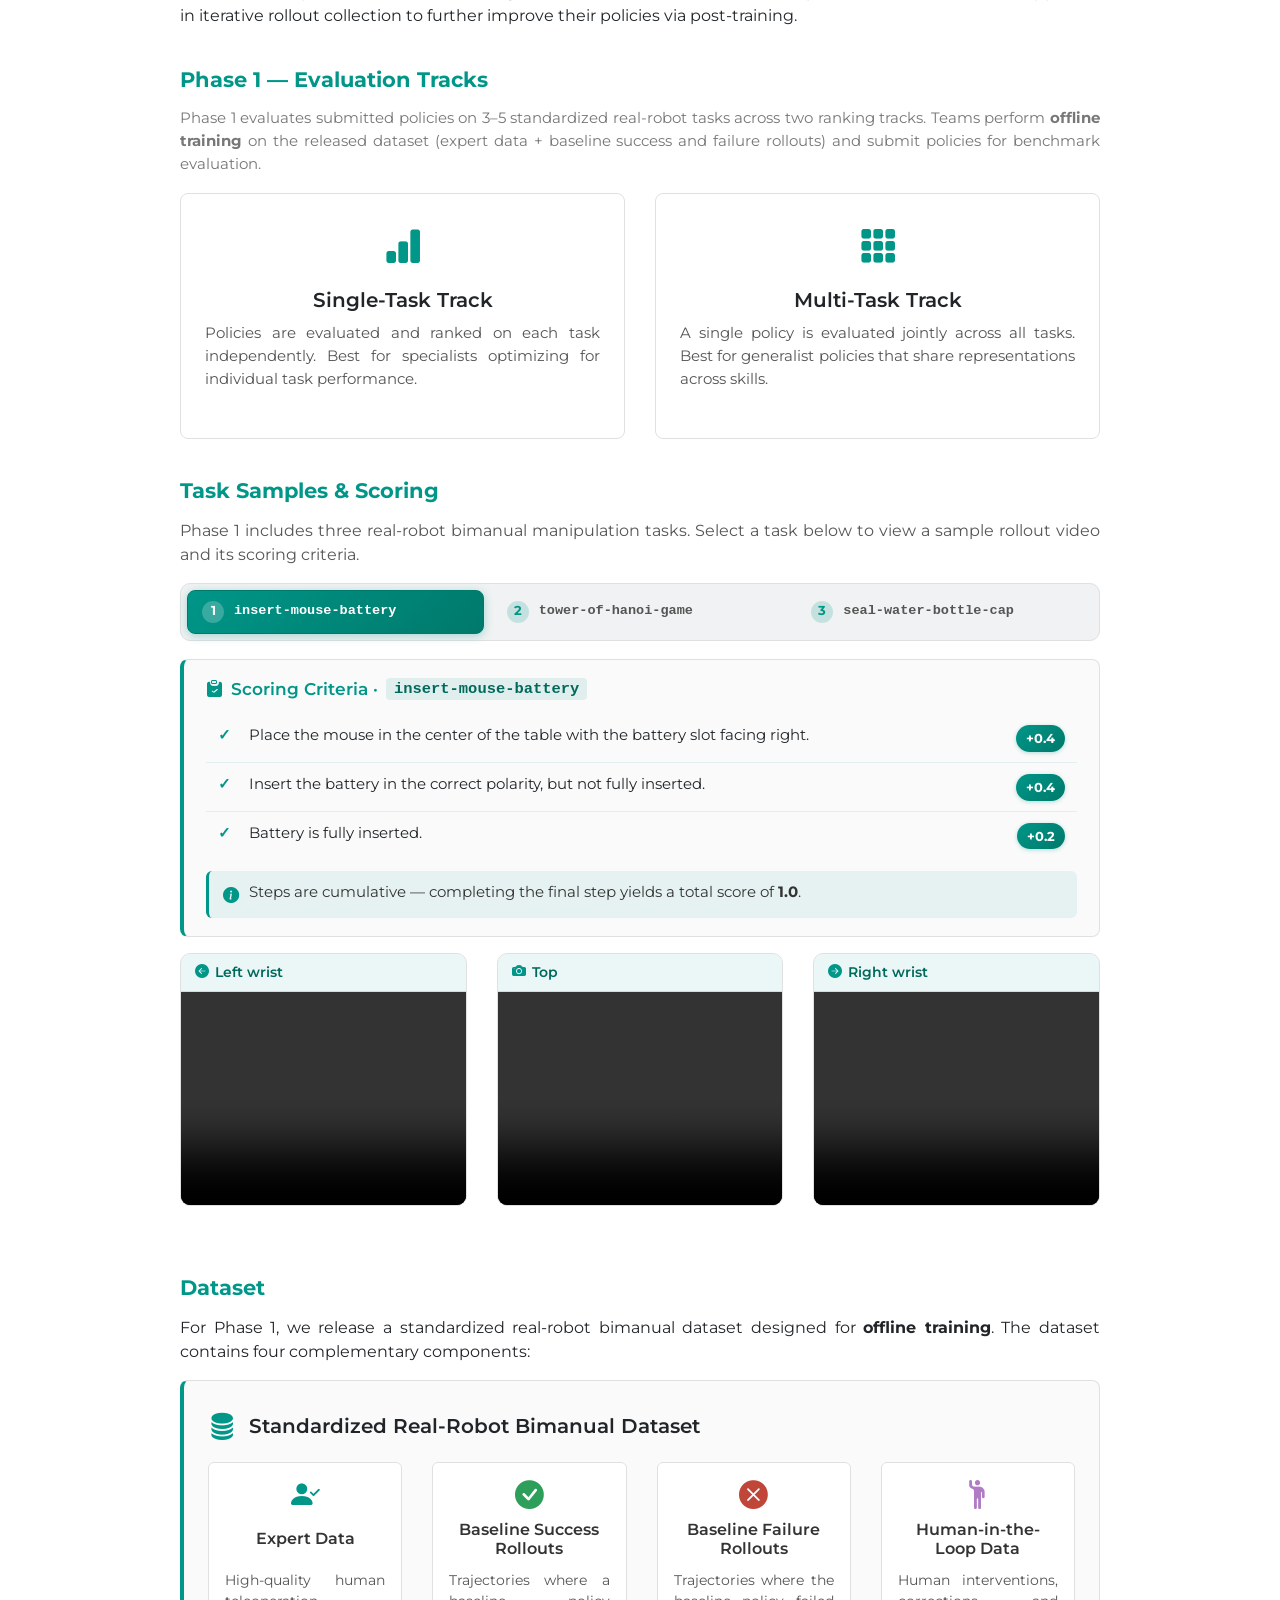
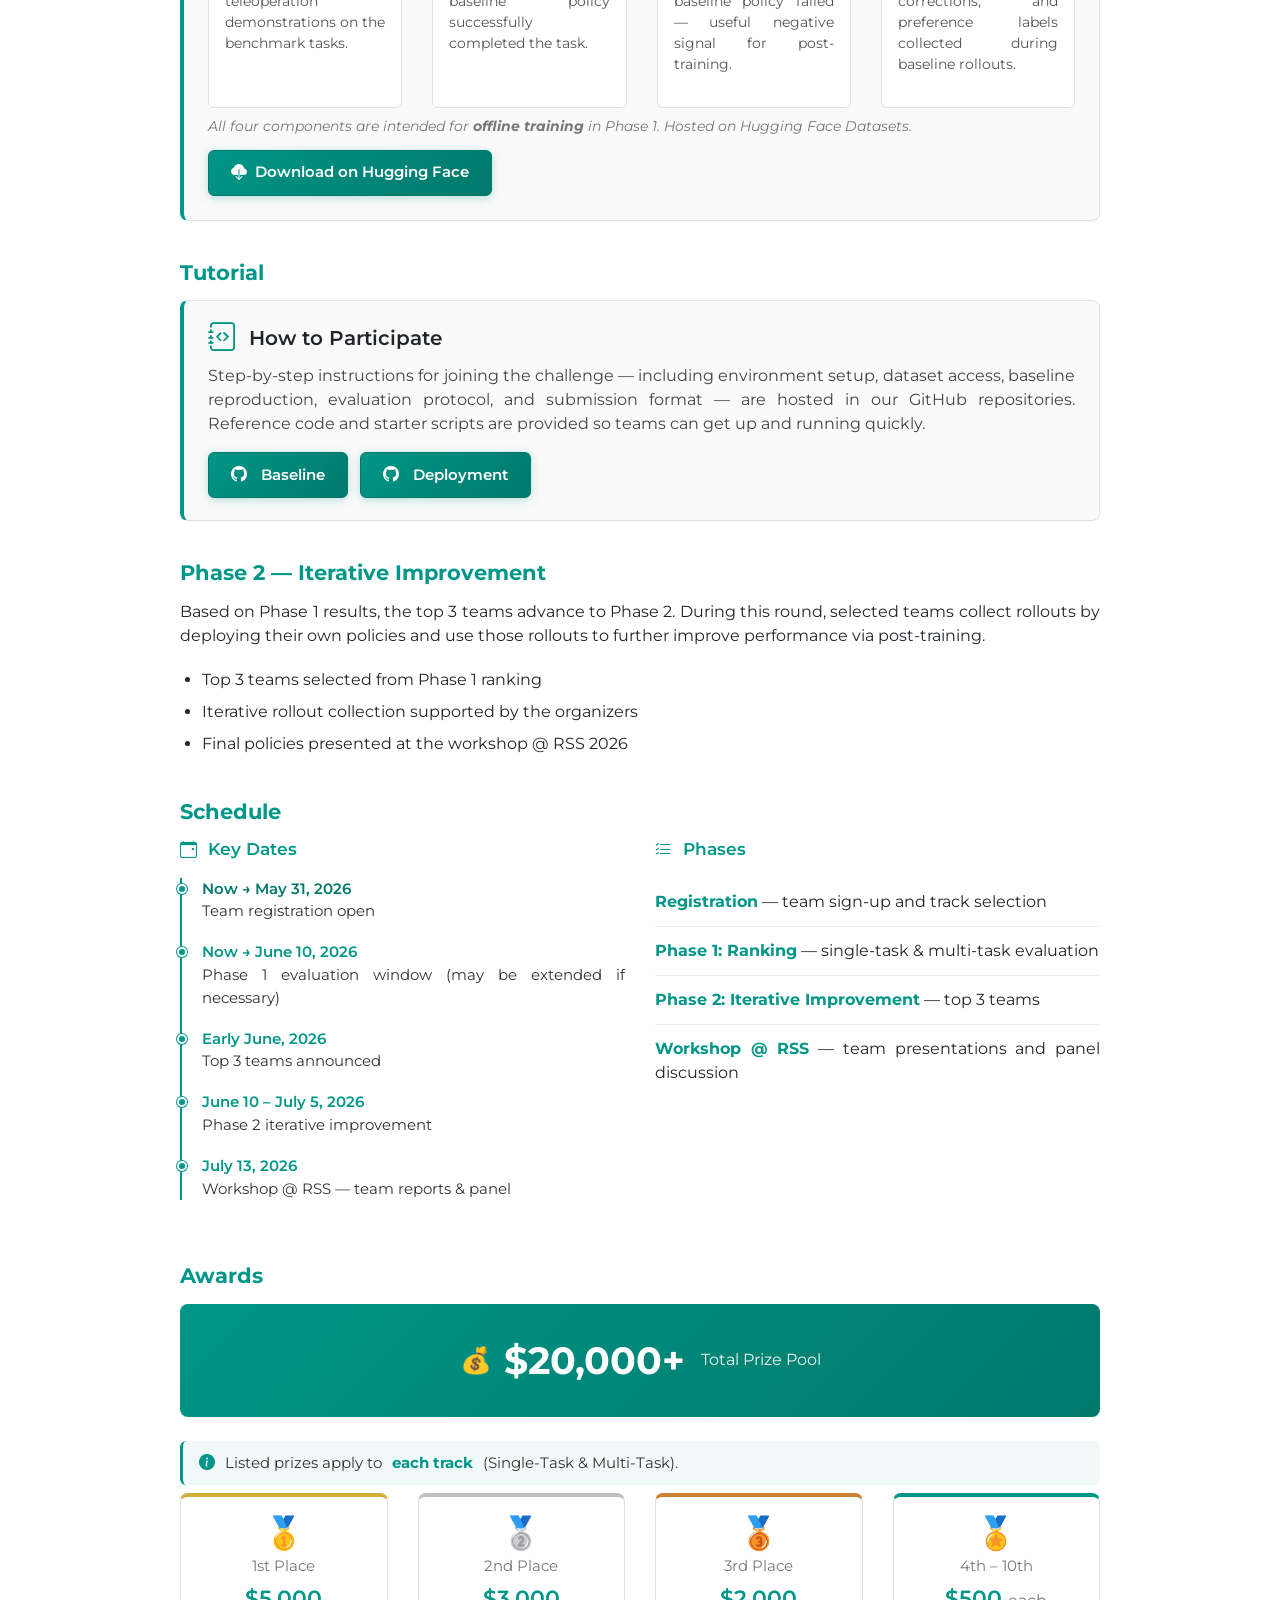
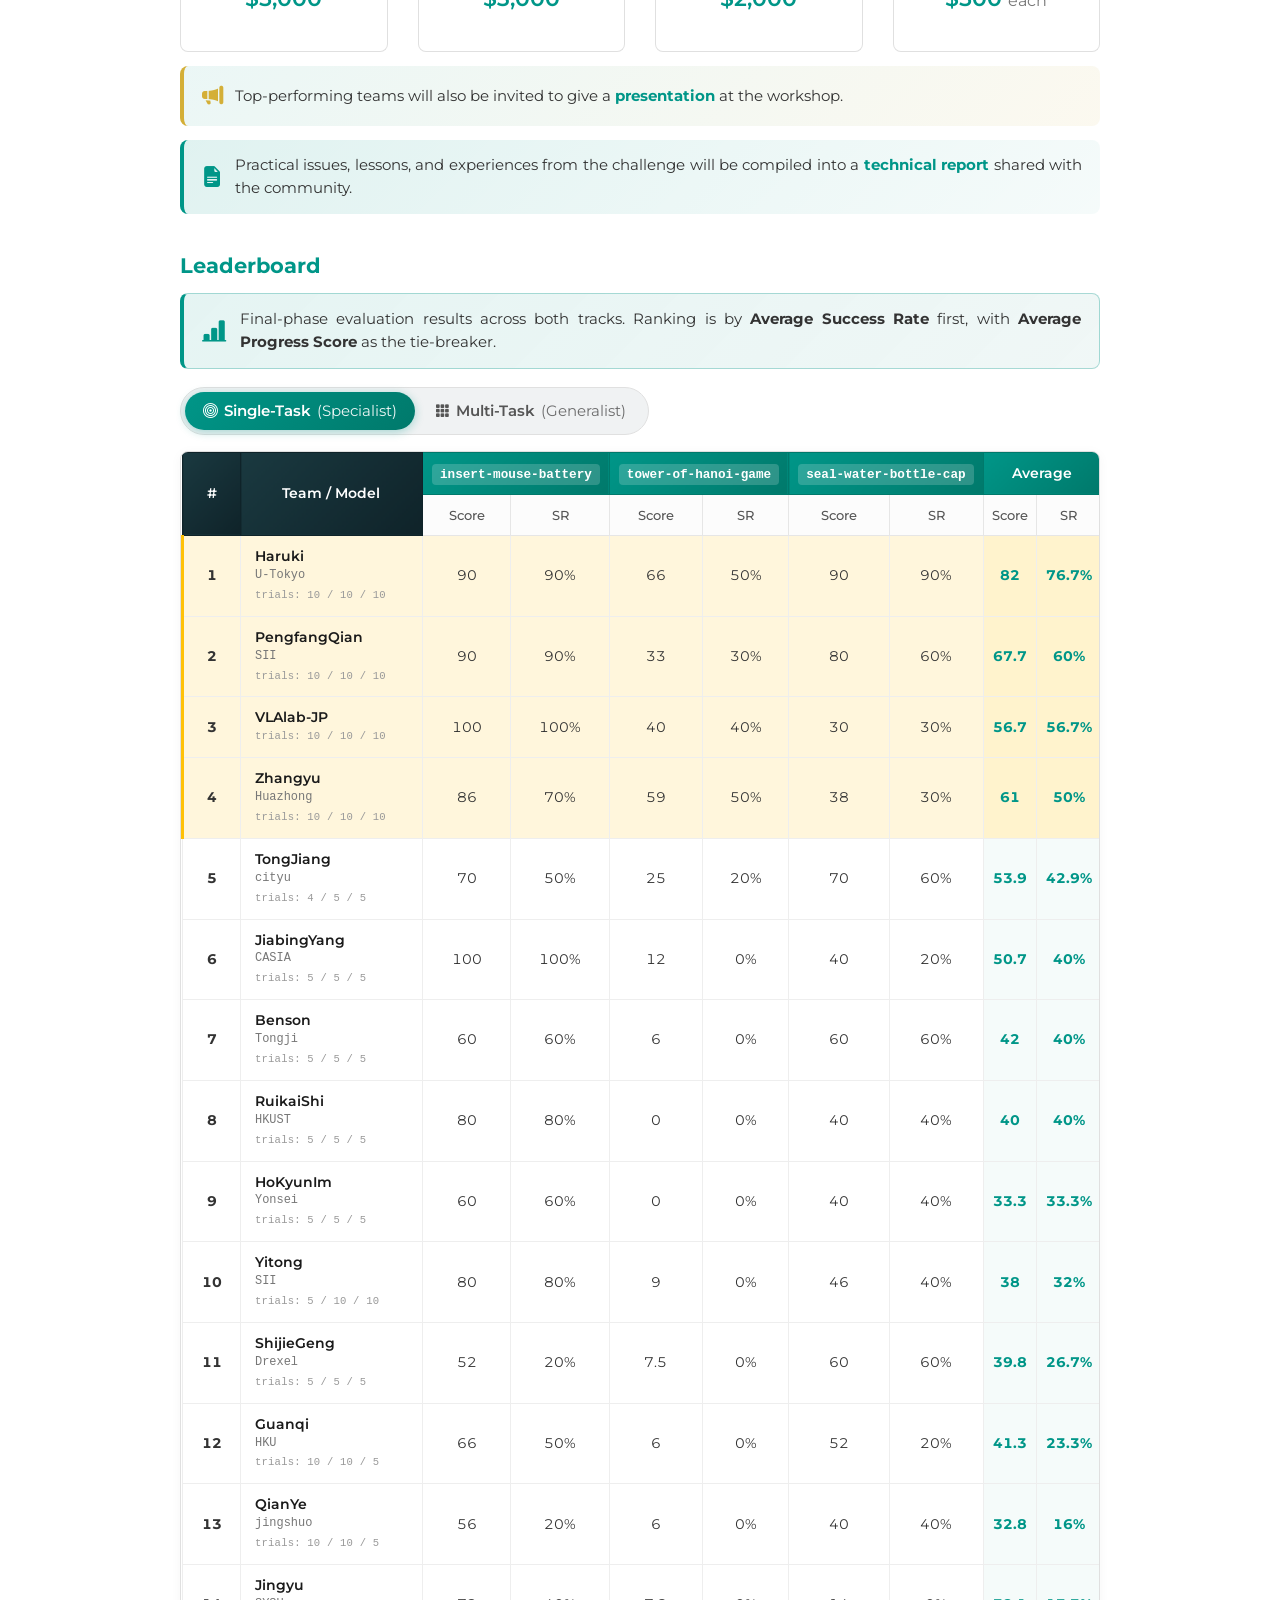
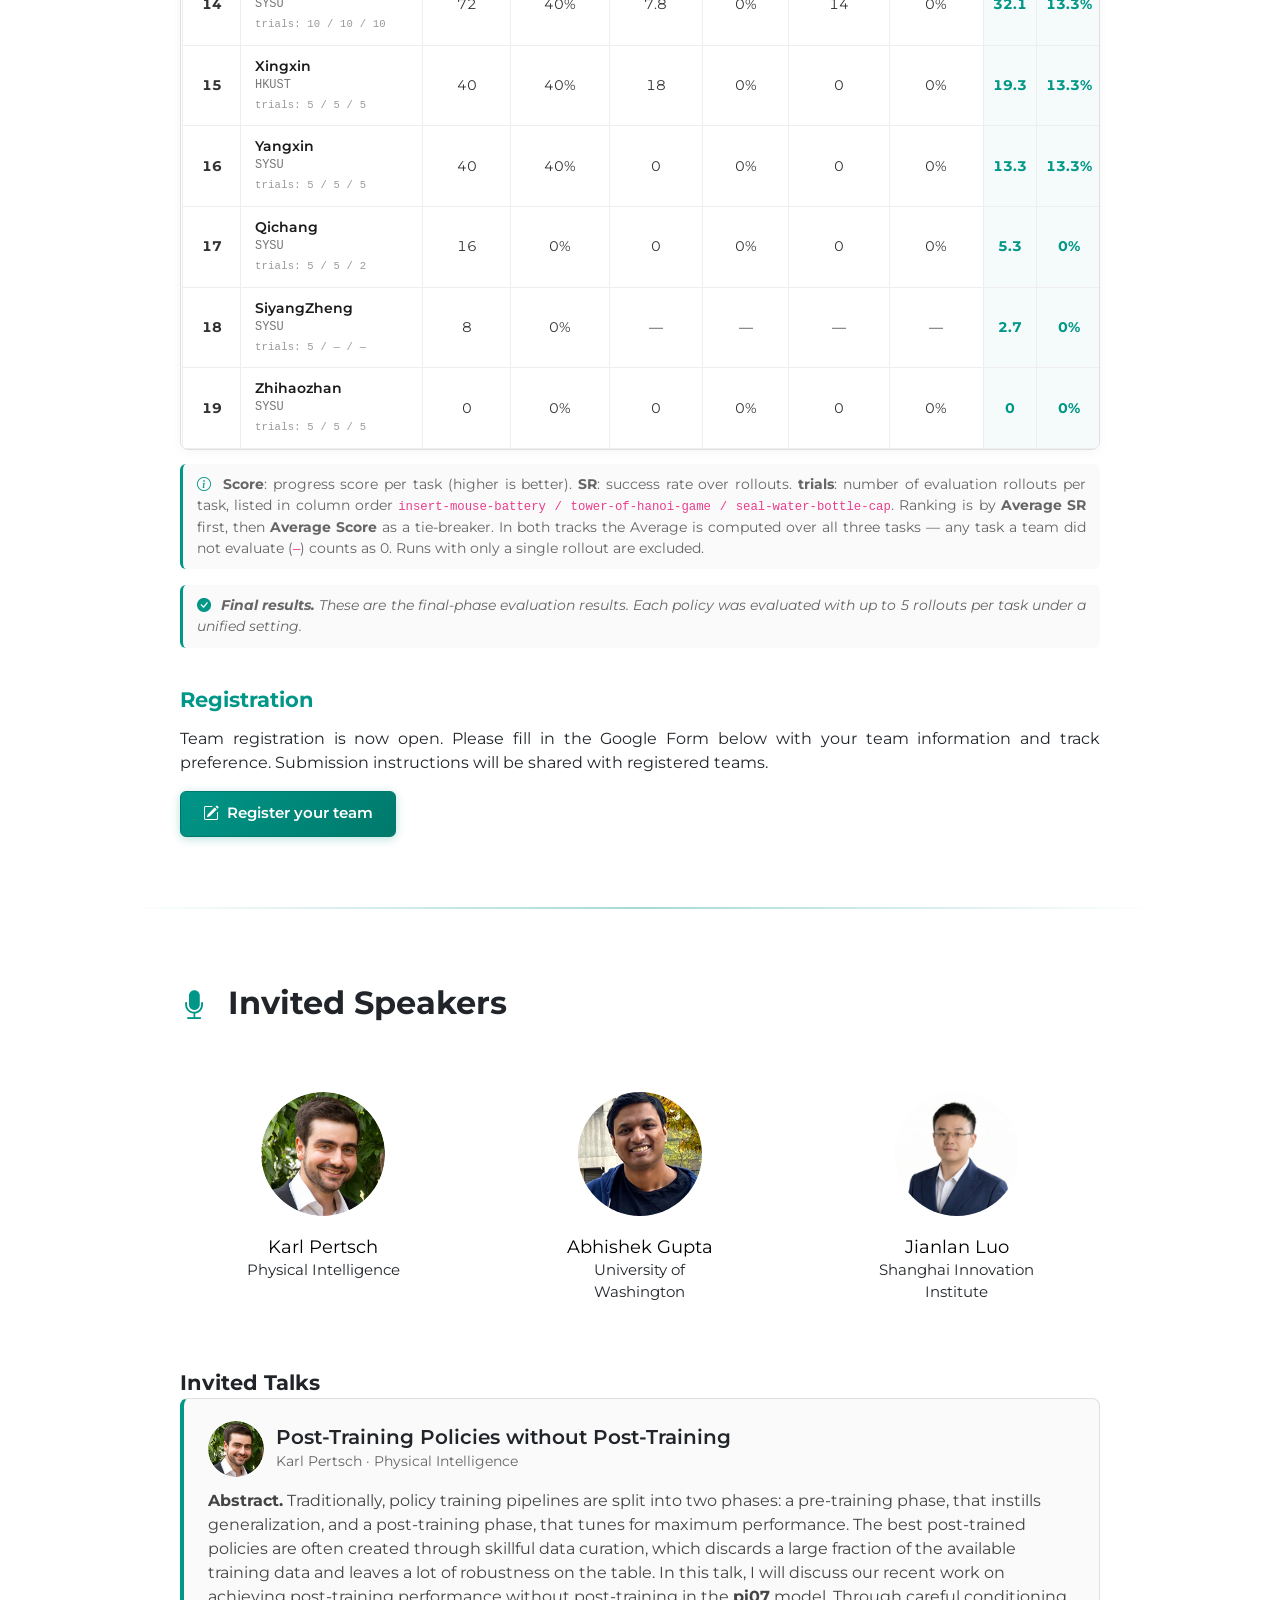
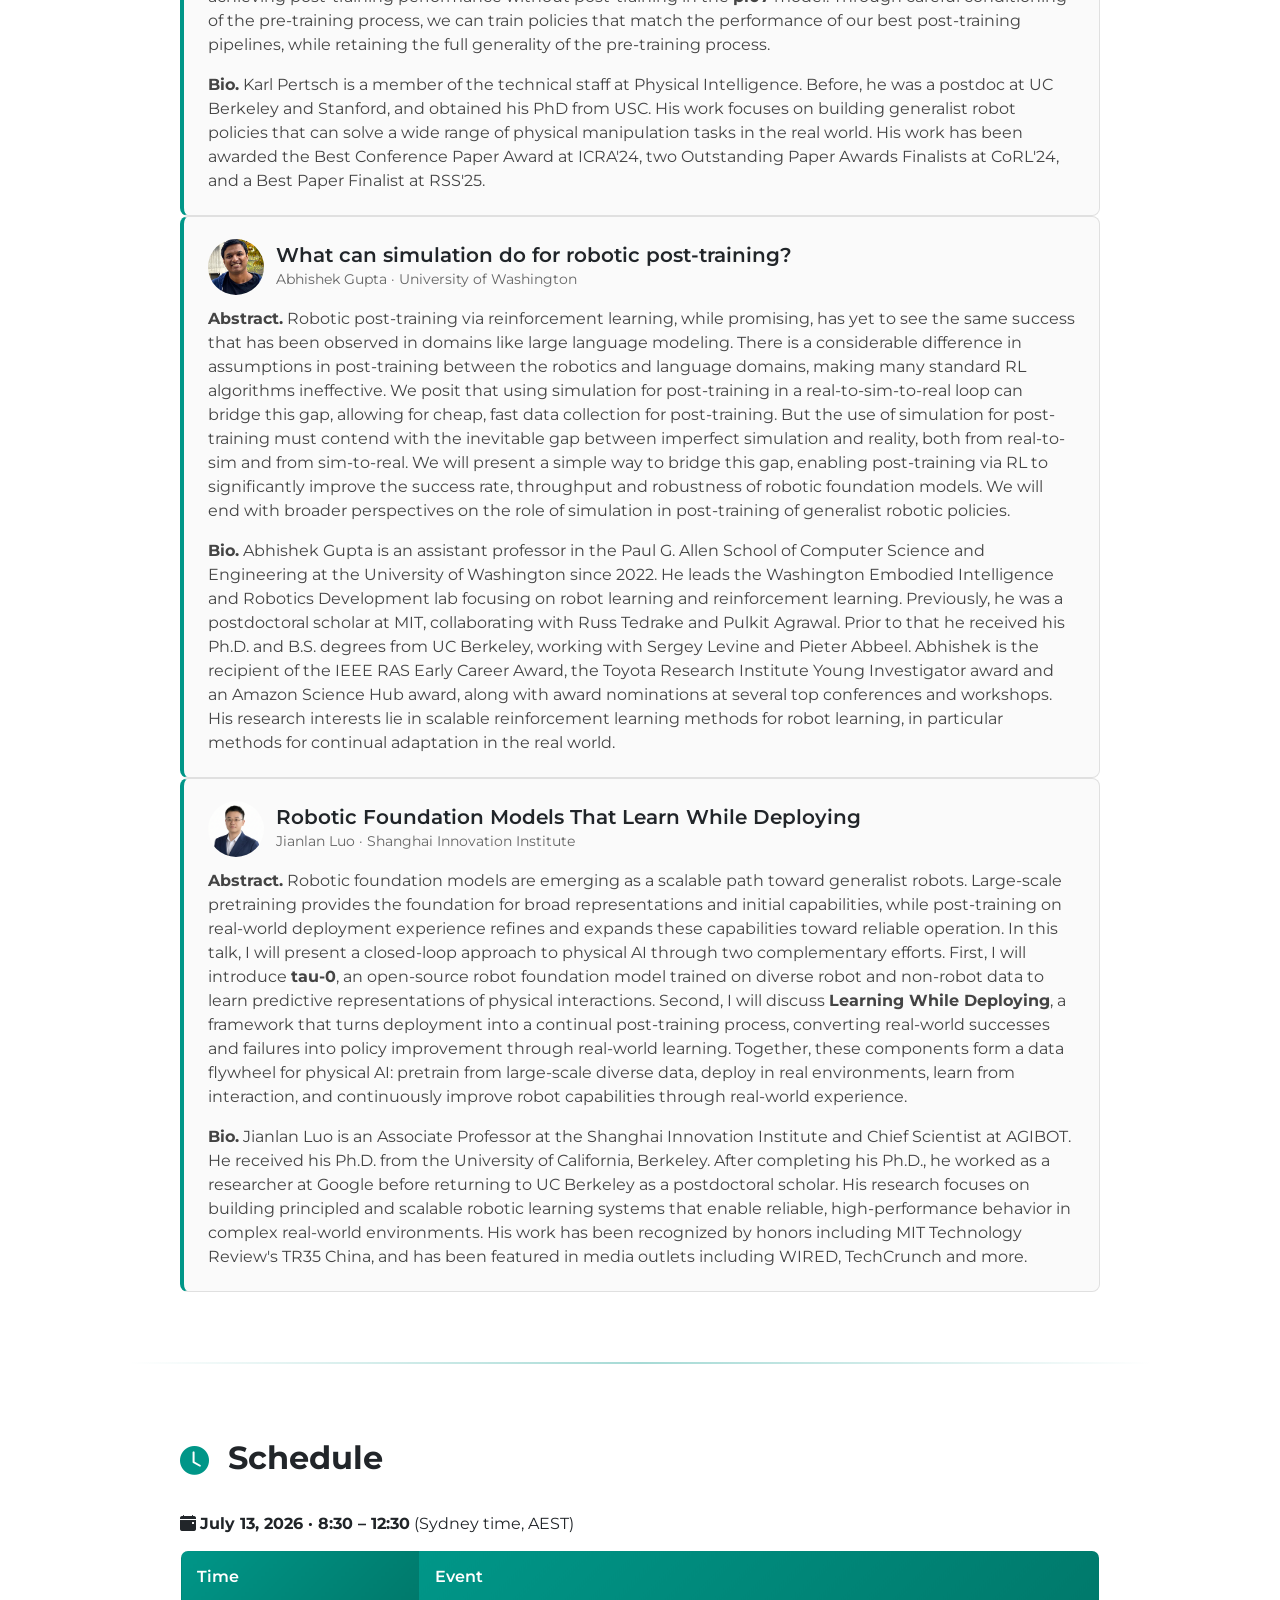
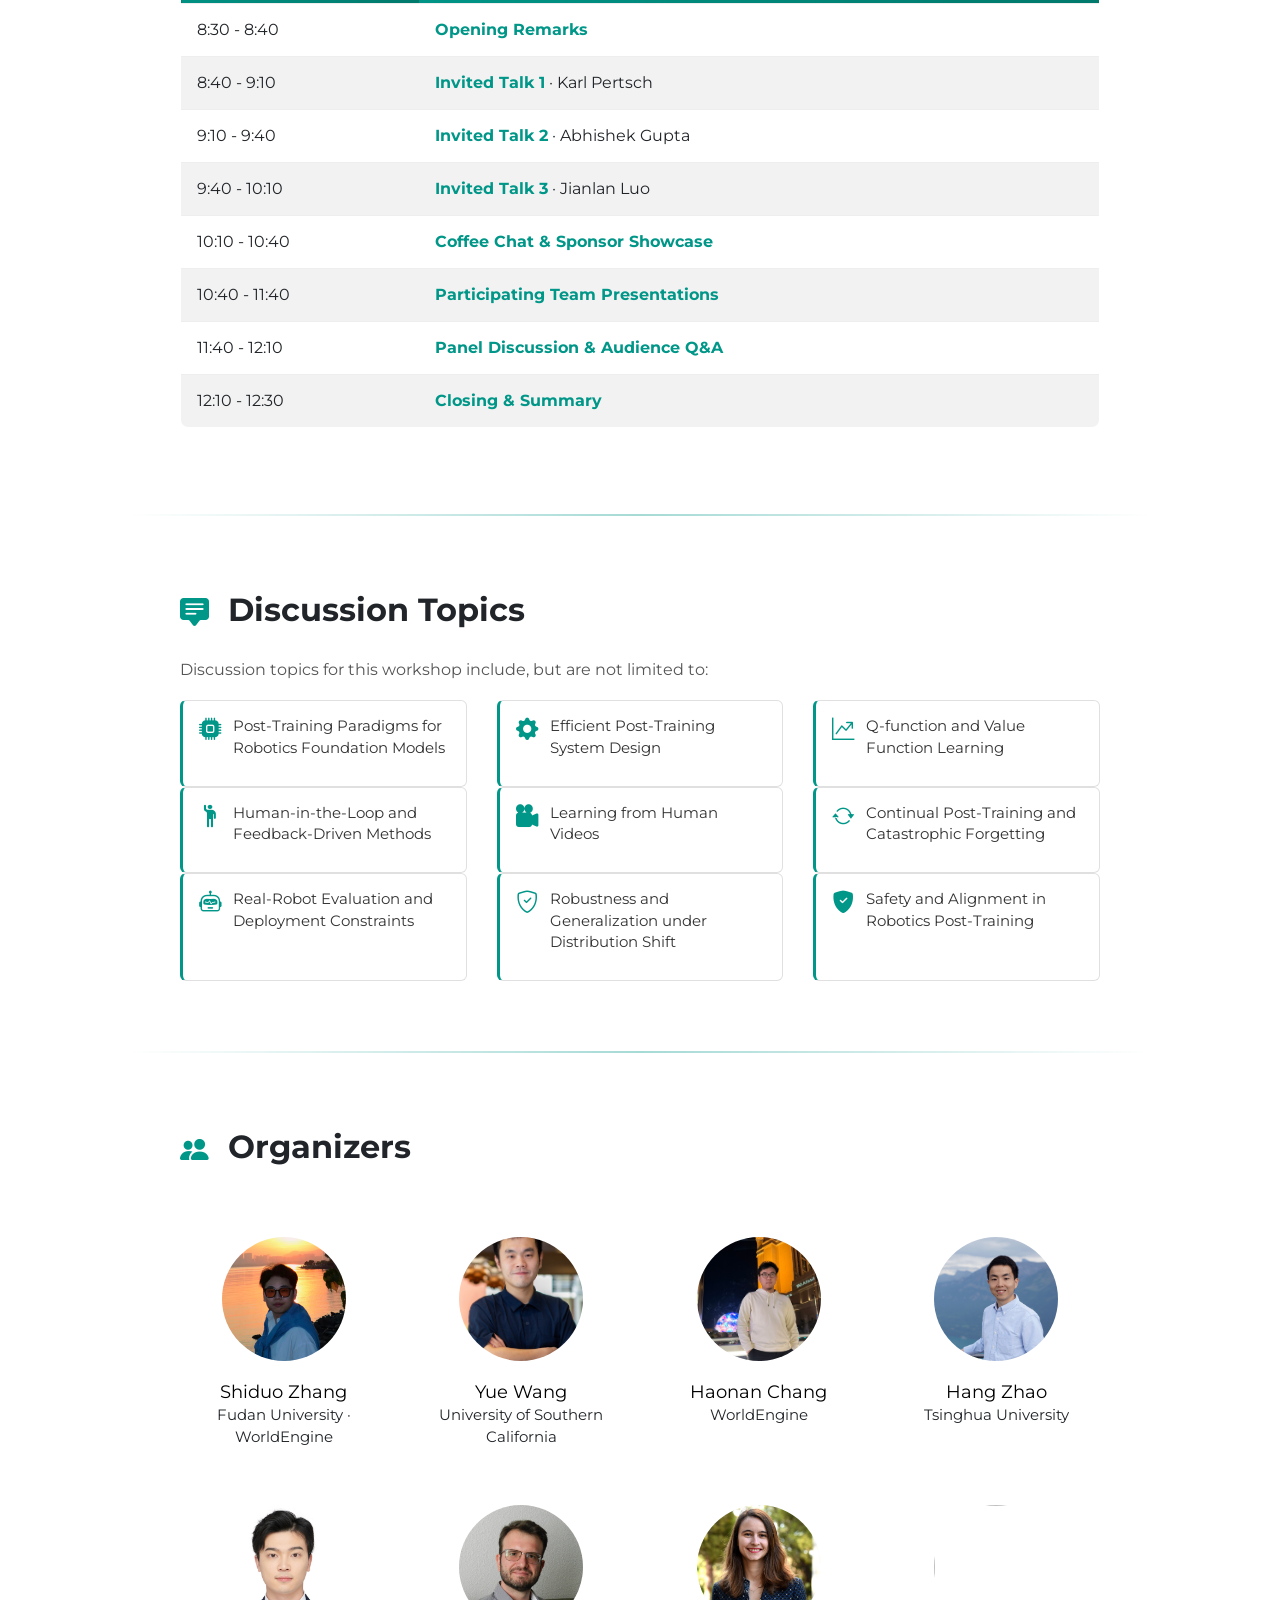
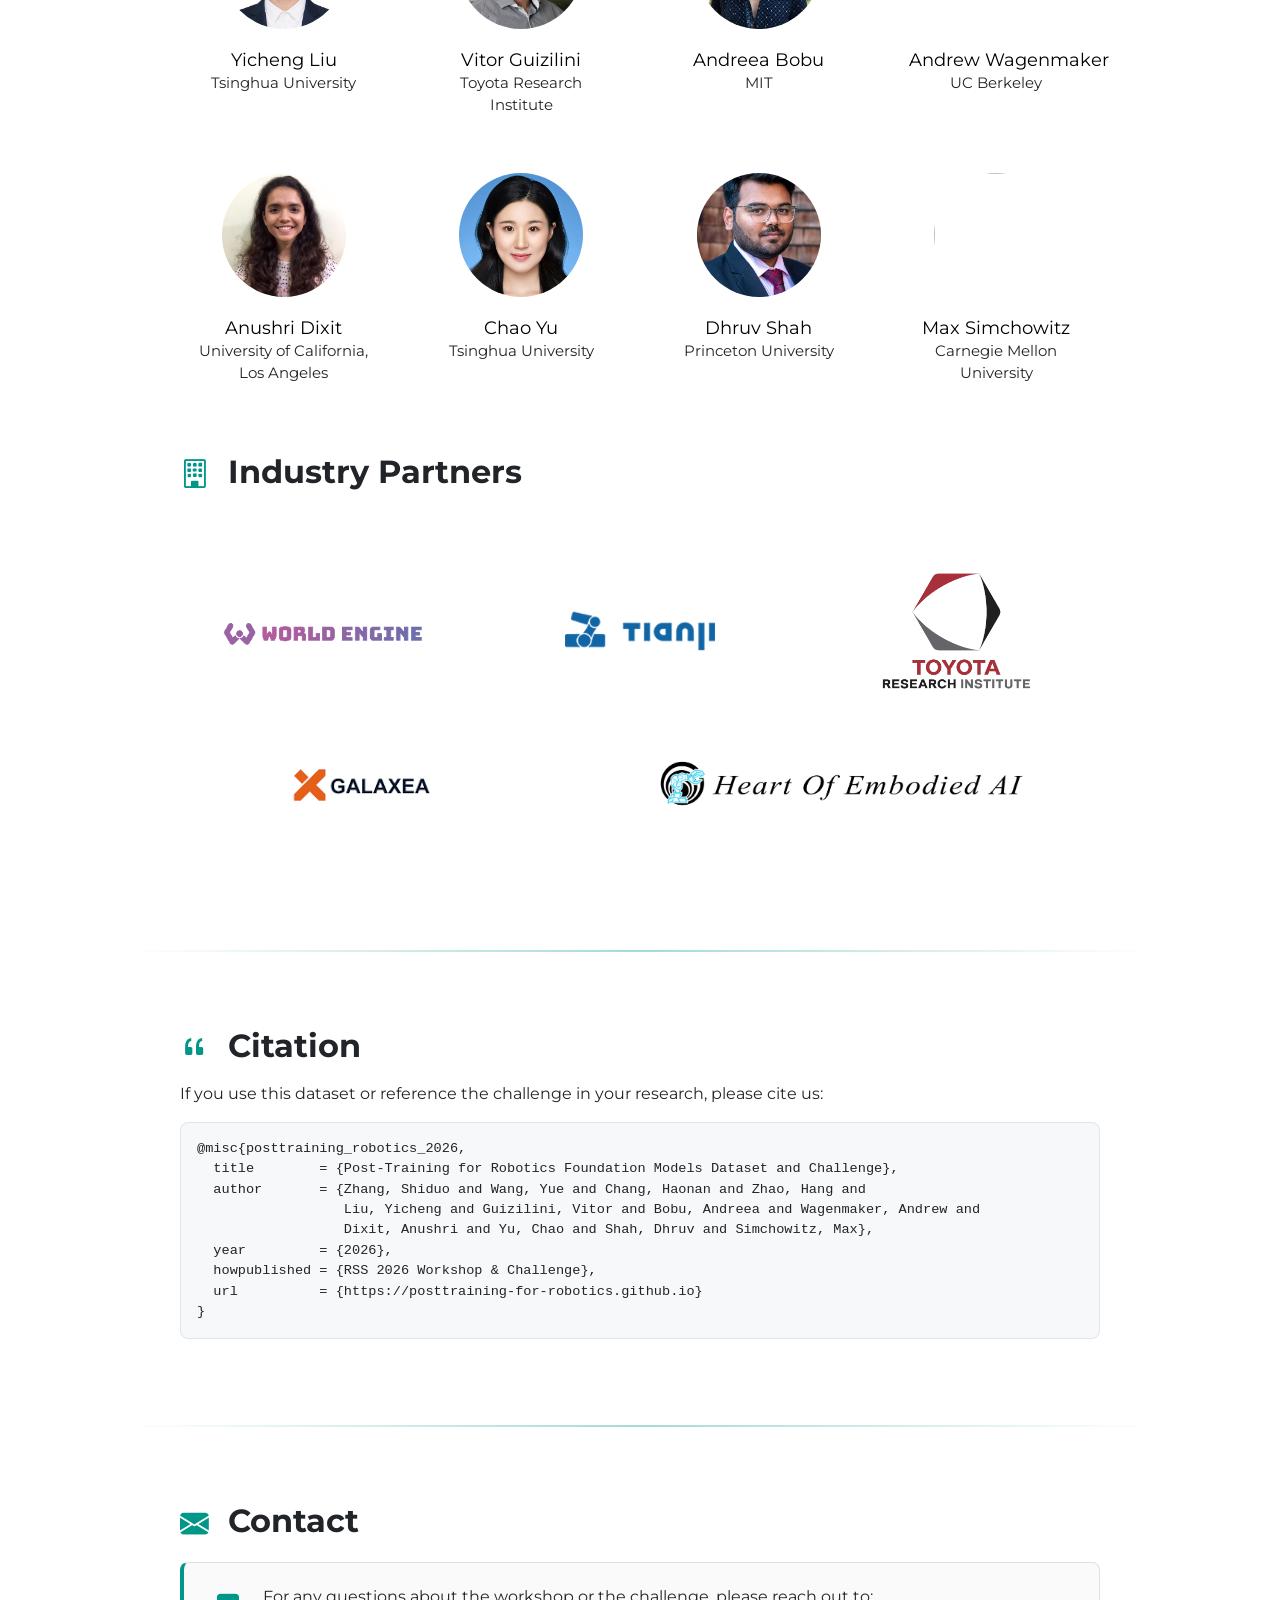
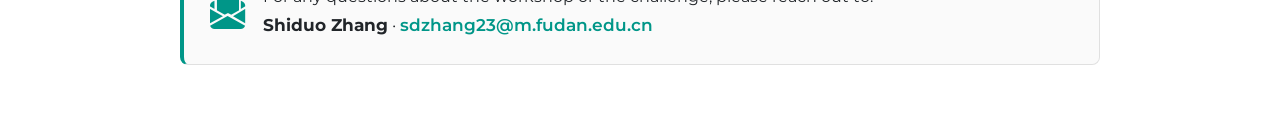
==== commit 7b893208: "update abhishek's talk" ====
--- a/index.html
+++ b/index.html
@@ -1135,6 +1135,17 @@
 		    </div>
 		    <p><b>Abstract.</b> Traditionally, policy training pipelines are split into two phases: a pre-training phase, that instills generalization, and a post-training phase, that tunes for maximum performance. The best post-trained policies are often created through skillful data curation, which discards a large fraction of the available training data and leaves a lot of robustness on the table. In this talk, I will discuss our recent work on achieving post-training performance without post-training in the <b>pi07</b> model. Through careful conditioning of the pre-training process, we can train policies that match the performance of our best post-training pipelines, while retaining the full generality of the pre-training process.</p>
 		    <p style="margin-bottom: 0;"><b>Bio.</b> Karl Pertsch is a member of the technical staff at Physical Intelligence. Before, he was a postdoc at UC Berkeley and Stanford, and obtained his PhD from USC. His work focuses on building generalist robot policies that can solve a wide range of physical manipulation tasks in the real world. His work has been awarded the Best Conference Paper Award at ICRA'24, two Outstanding Paper Awards Finalists at CoRL'24, and a Best Paper Finalist at RSS'25.</p>
+		</div>
+		<div class="tutorial-card">
+		    <div class="tutorial-card-header" style="align-items: center;">
+			<img src="images/abhgupta_sm.png" alt="Abhishek Gupta" style="width: 56px; height: 56px; border-radius: 50%; object-fit: cover; flex-shrink: 0;">
+			<div>
+			    <h5 style="margin-bottom: 2px;">What can simulation do for robotic post-training?</h5>
+			    <div style="font-size: 0.9em; color: #666;">Abhishek Gupta · University of Washington</div>
+			</div>
+		    </div>
+		    <p><b>Abstract.</b> Robotic post-training via reinforcement learning, while promising, has yet to see the same success that has been observed in domains like large language modeling. There is a considerable difference in assumptions in post-training between the robotics and language domains, making many standard RL algorithms ineffective. We posit that using simulation for post-training in a real-to-sim-to-real loop can bridge this gap, allowing for cheap, fast data collection for post-training. But the use of simulation for post-training must contend with the inevitable gap between imperfect simulation and reality, both from real-to-sim and from sim-to-real. We will present a simple way to bridge this gap, enabling post-training via RL to significantly improve the success rate, throughput and robustness of robotic foundation models. We will end with broader perspectives on the role of simulation in post-training of generalist robotic policies.</p>
+		    <p style="margin-bottom: 0;"><b>Bio.</b> Abhishek Gupta is an assistant professor in the Paul G. Allen School of Computer Science and Engineering at the University of Washington since 2022. He leads the Washington Embodied Intelligence and Robotics Development lab focusing on robot learning and reinforcement learning. Previously, he was a postdoctoral scholar at MIT, collaborating with Russ Tedrake and Pulkit Agrawal. Prior to that he received his Ph.D. and B.S. degrees from UC Berkeley, working with Sergey Levine and Pieter Abbeel. Abhishek is the recipient of the IEEE RAS Early Career Award, the Toyota Research Institute Young Investigator award and an Amazon Science Hub award, along with award nominations at several top conferences and workshops. His research interests lie in scalable reinforcement learning methods for robot learning, in particular methods for continual adaptation in the real world.</p>
 		</div>
 		<div class="tutorial-card">
 		    <div class="tutorial-card-header" style="align-items: center;">
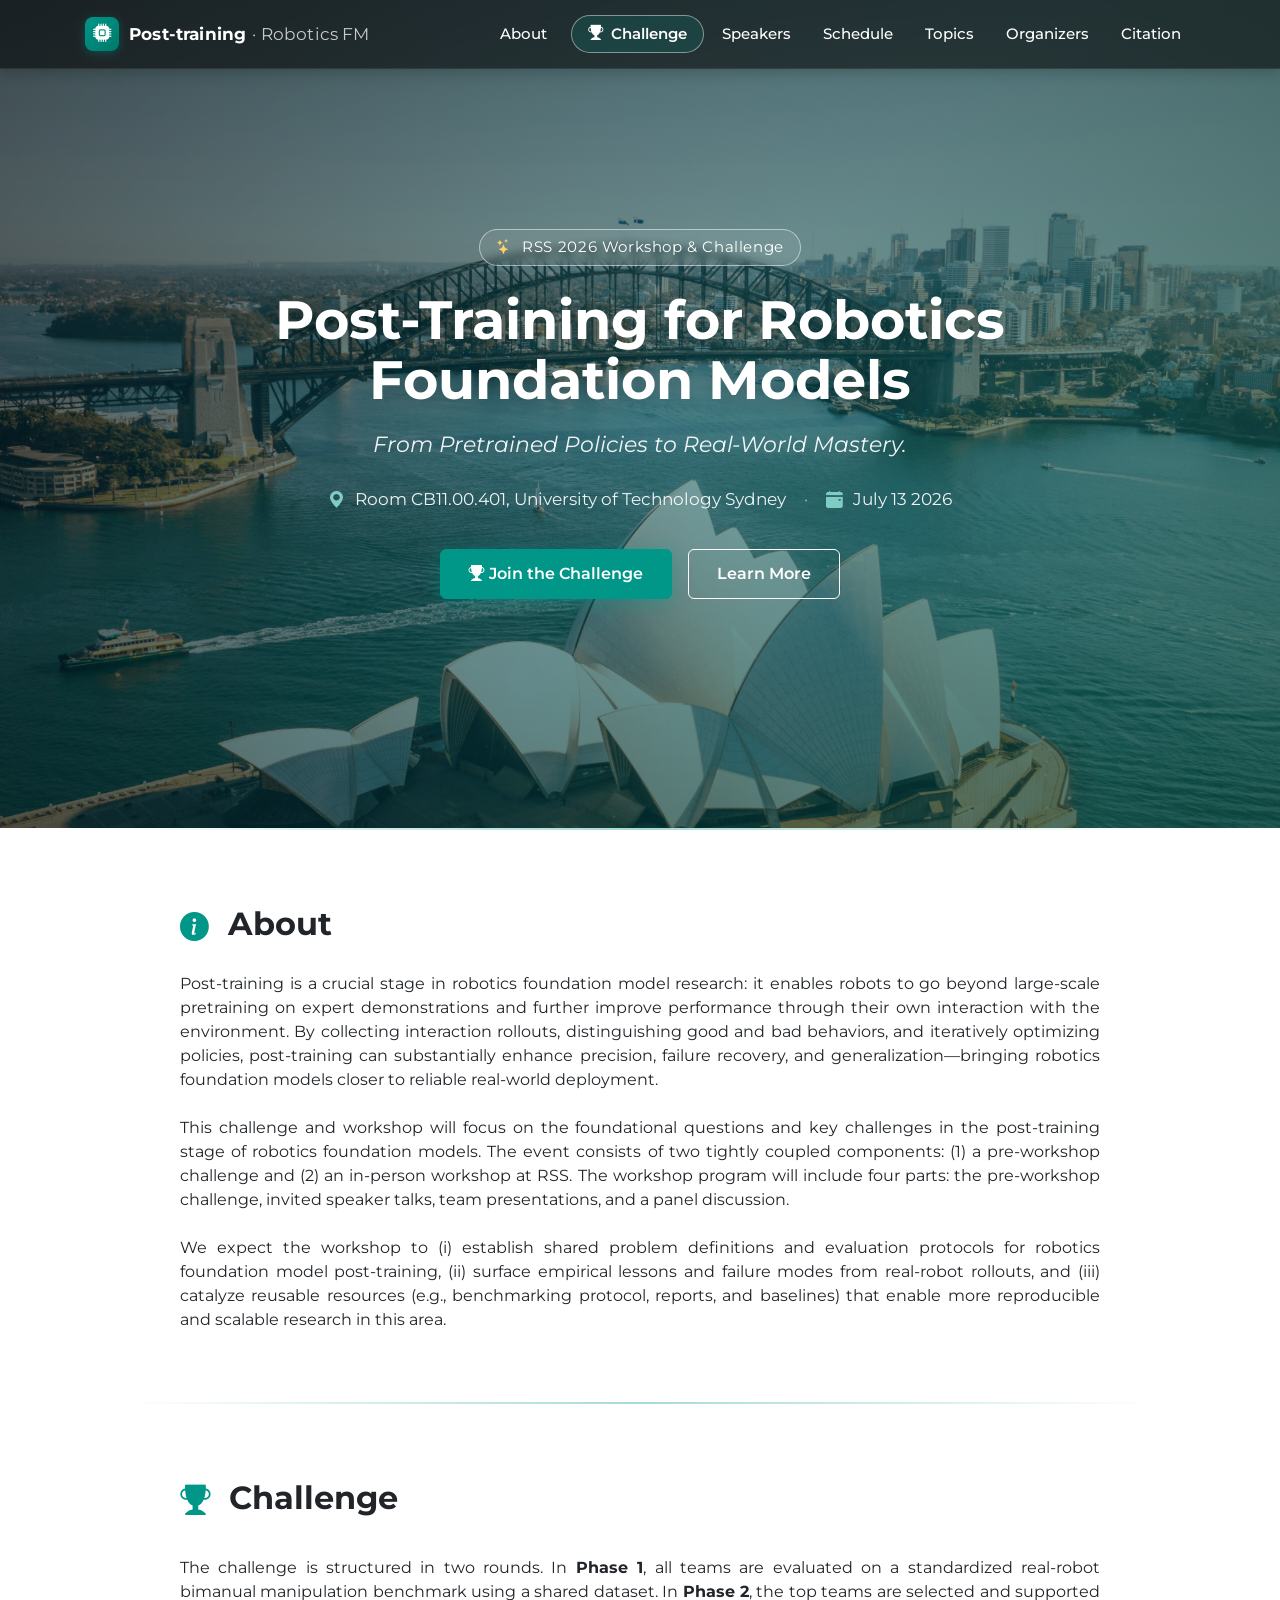
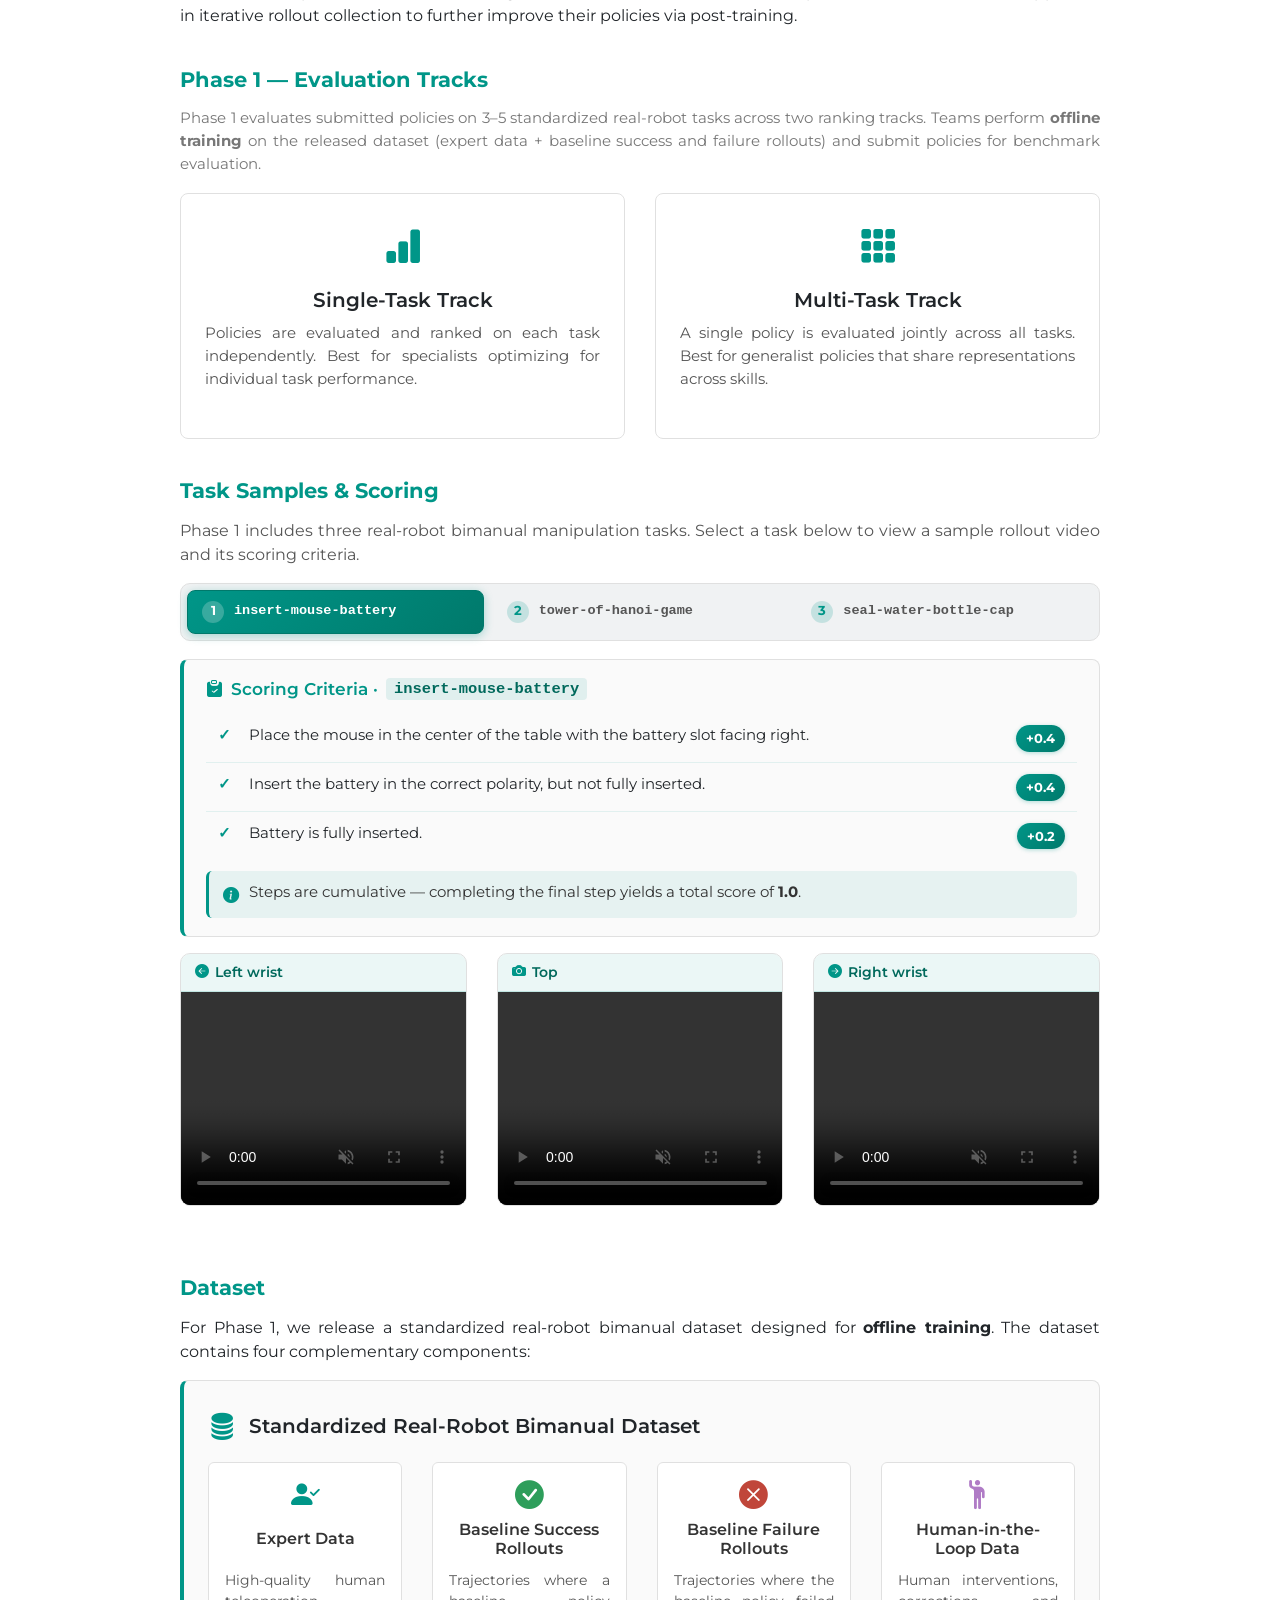
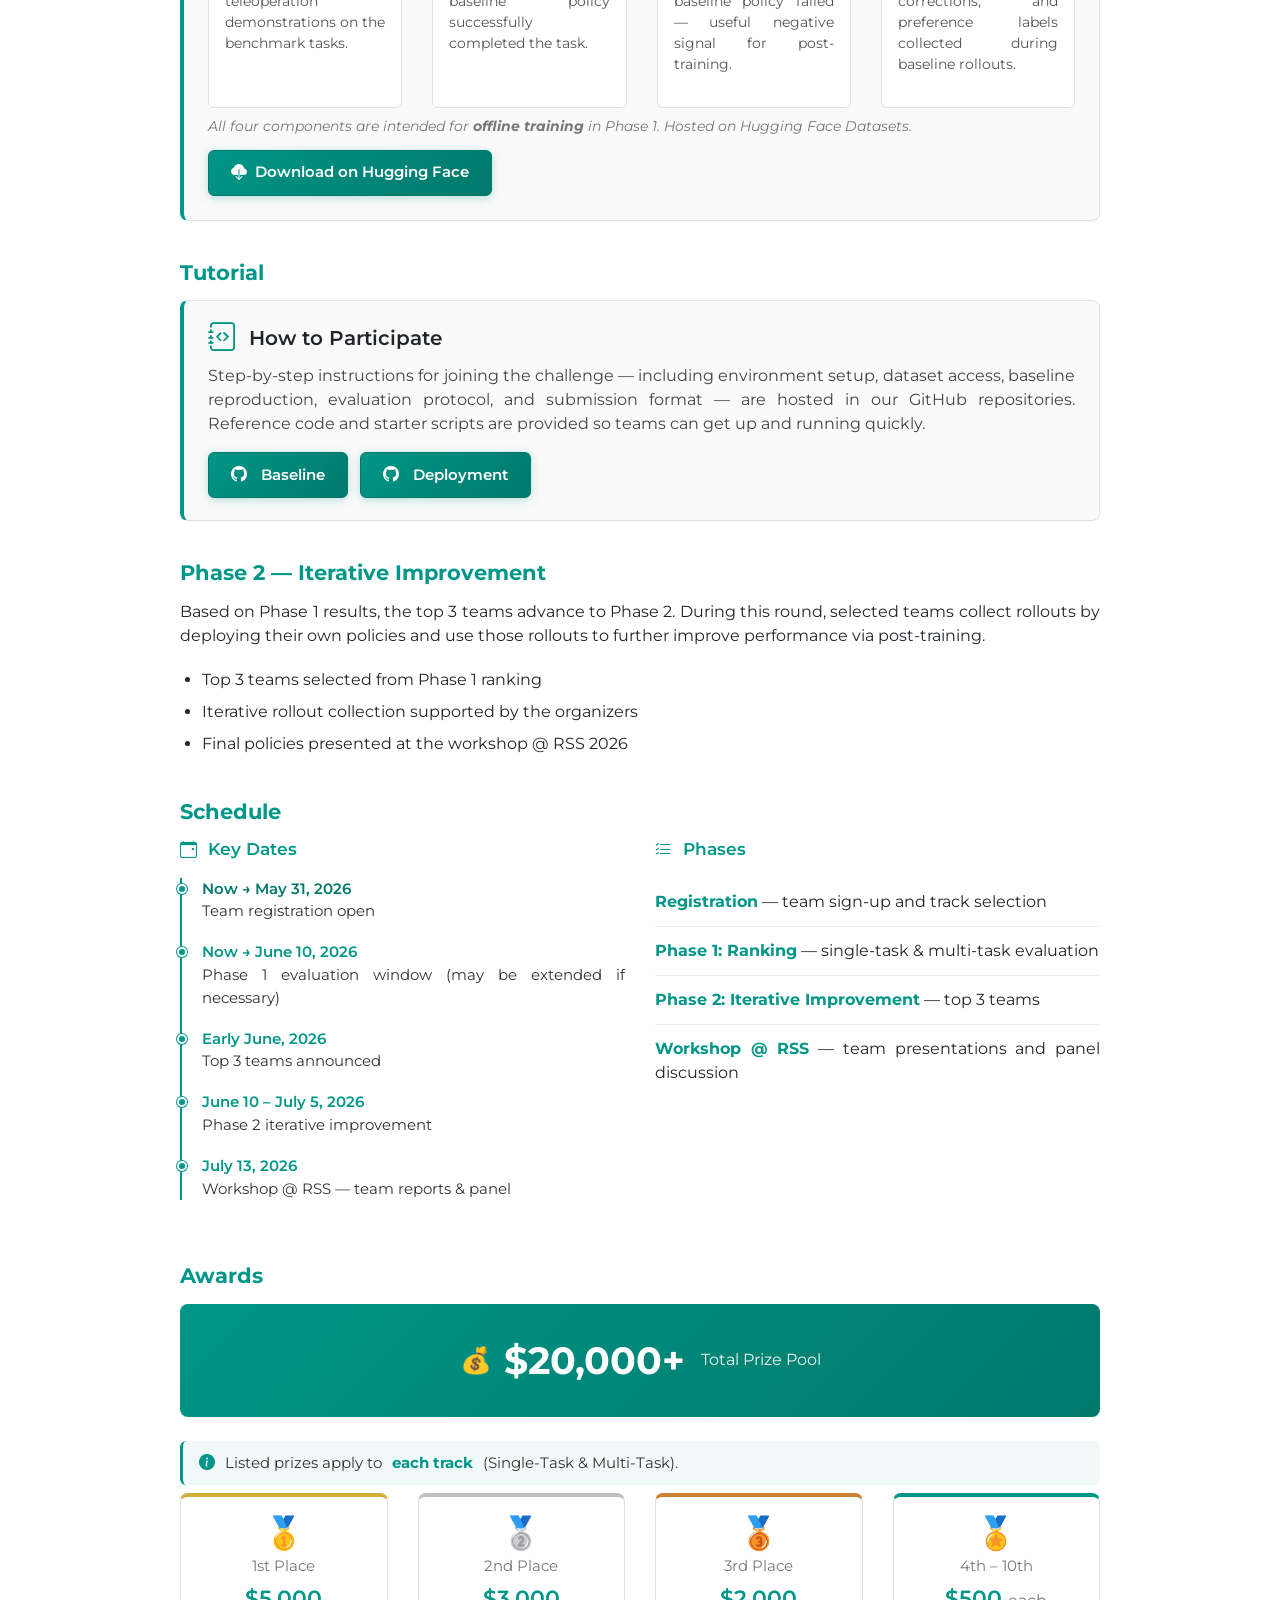
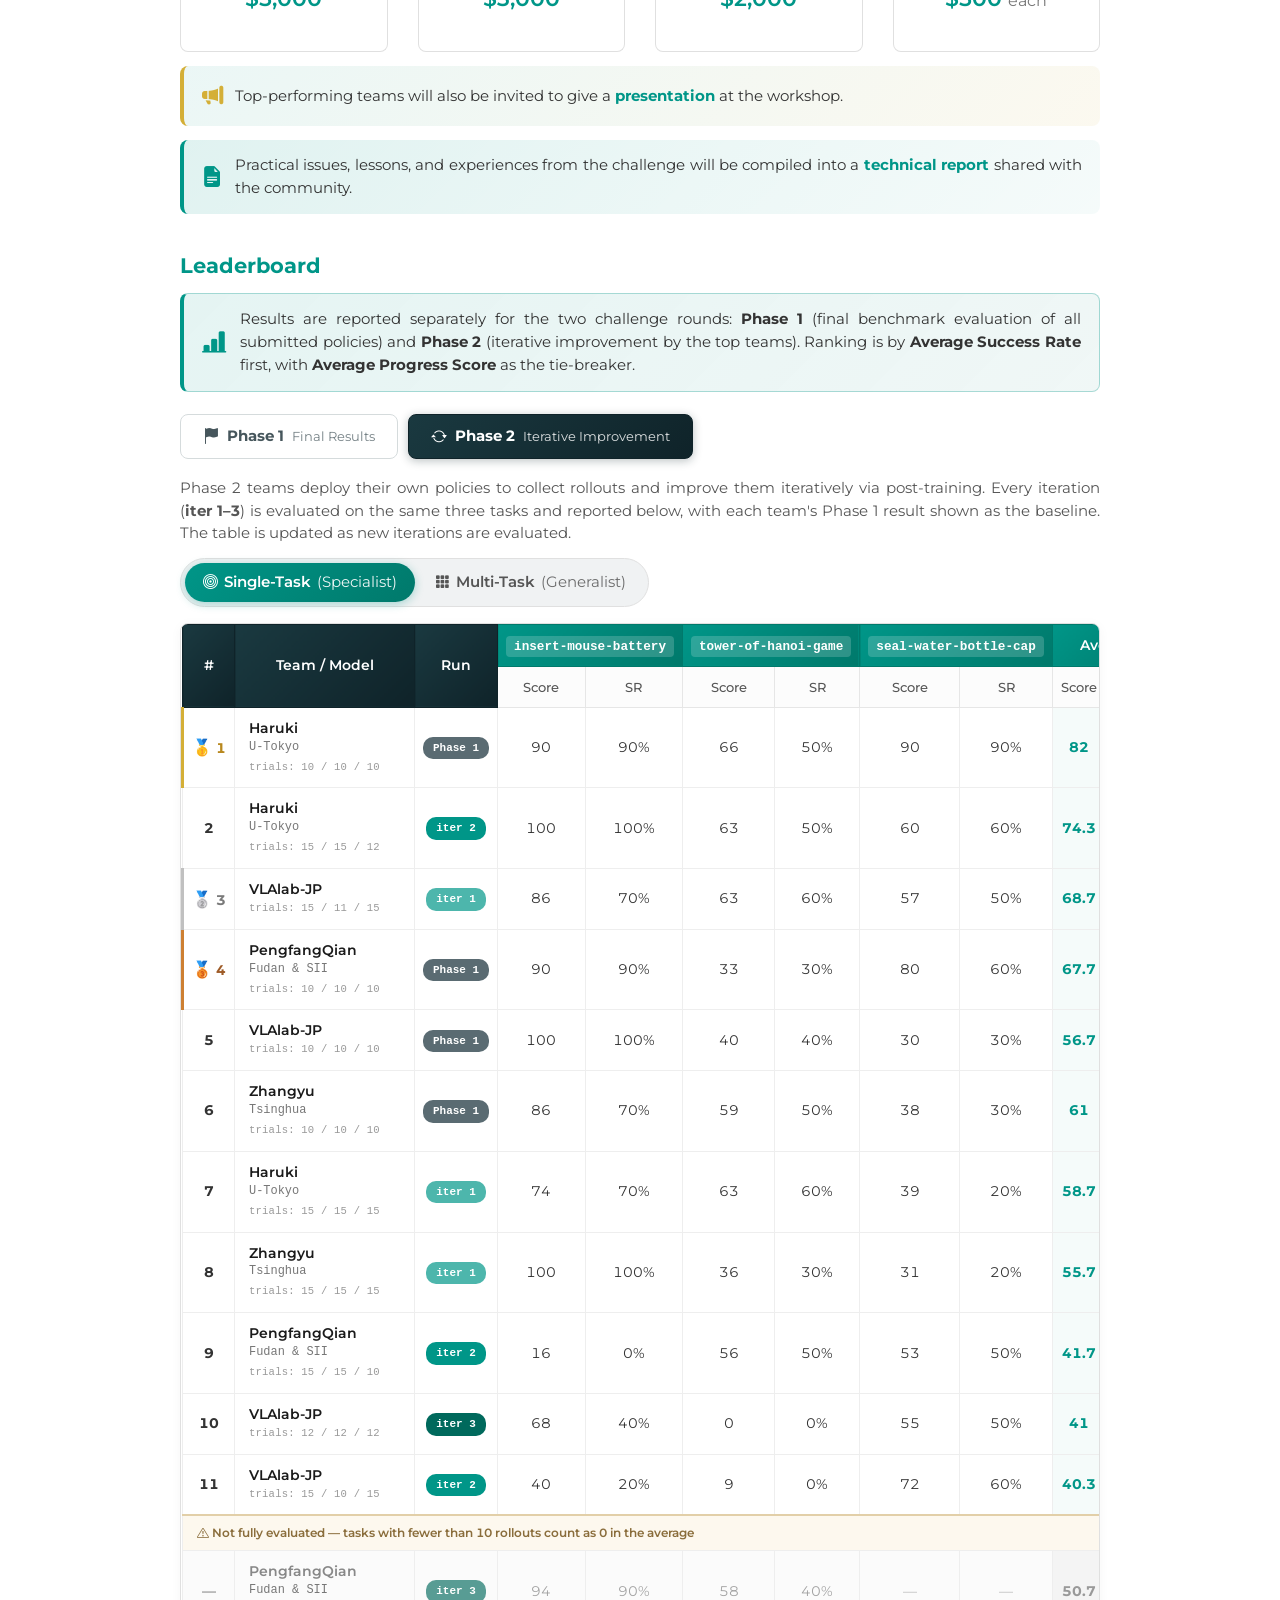
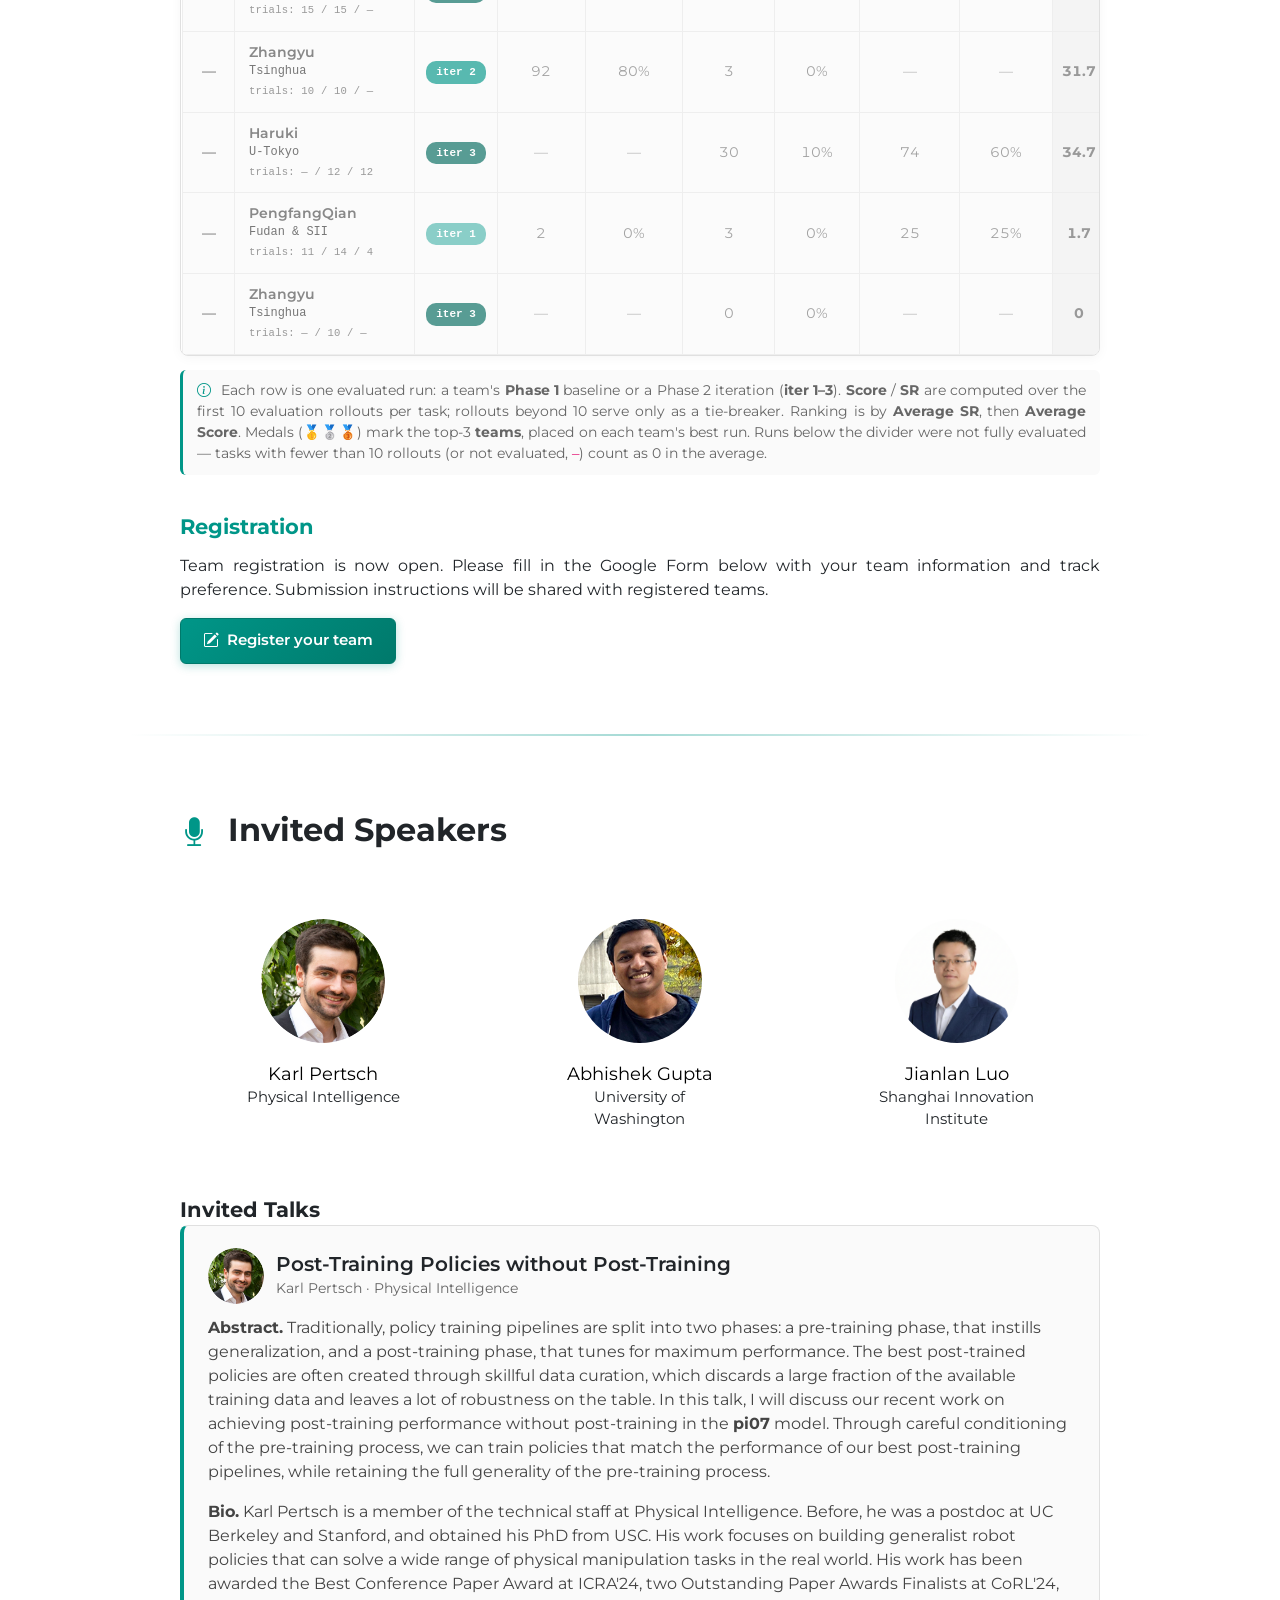
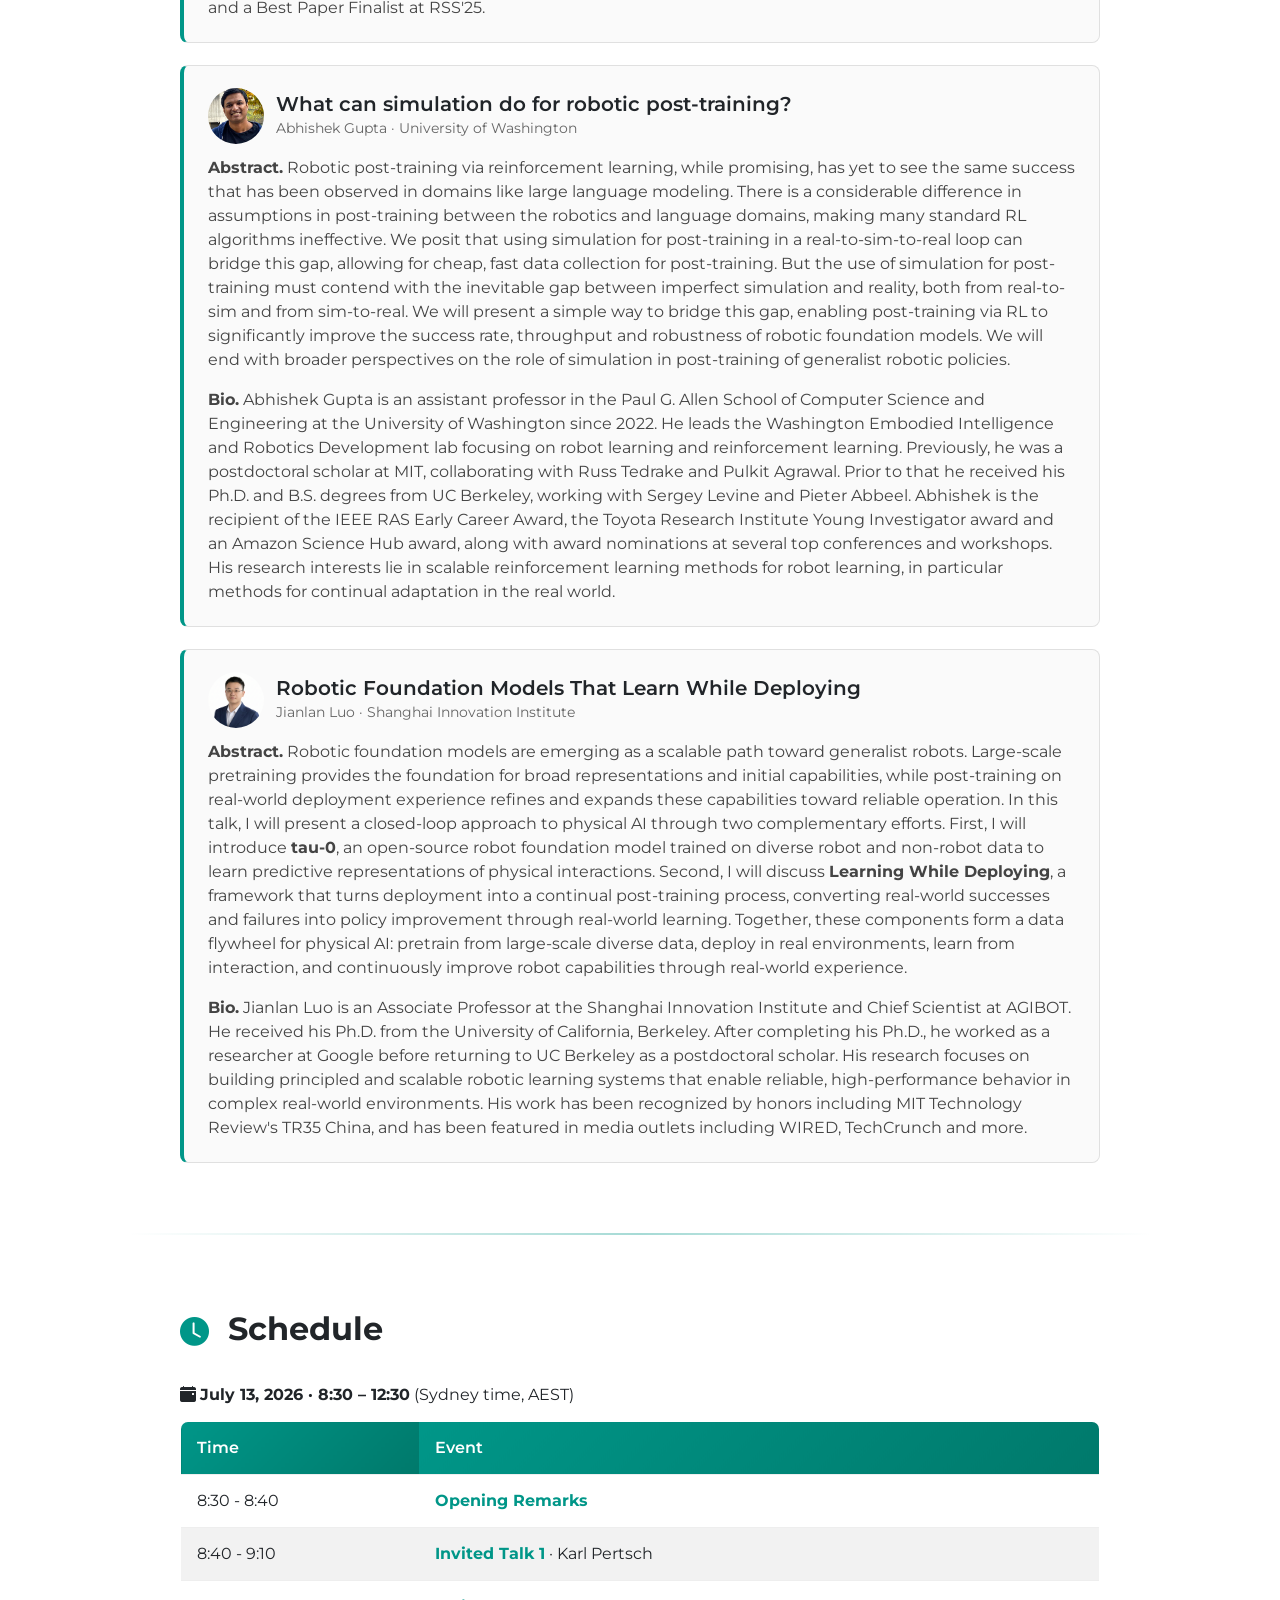
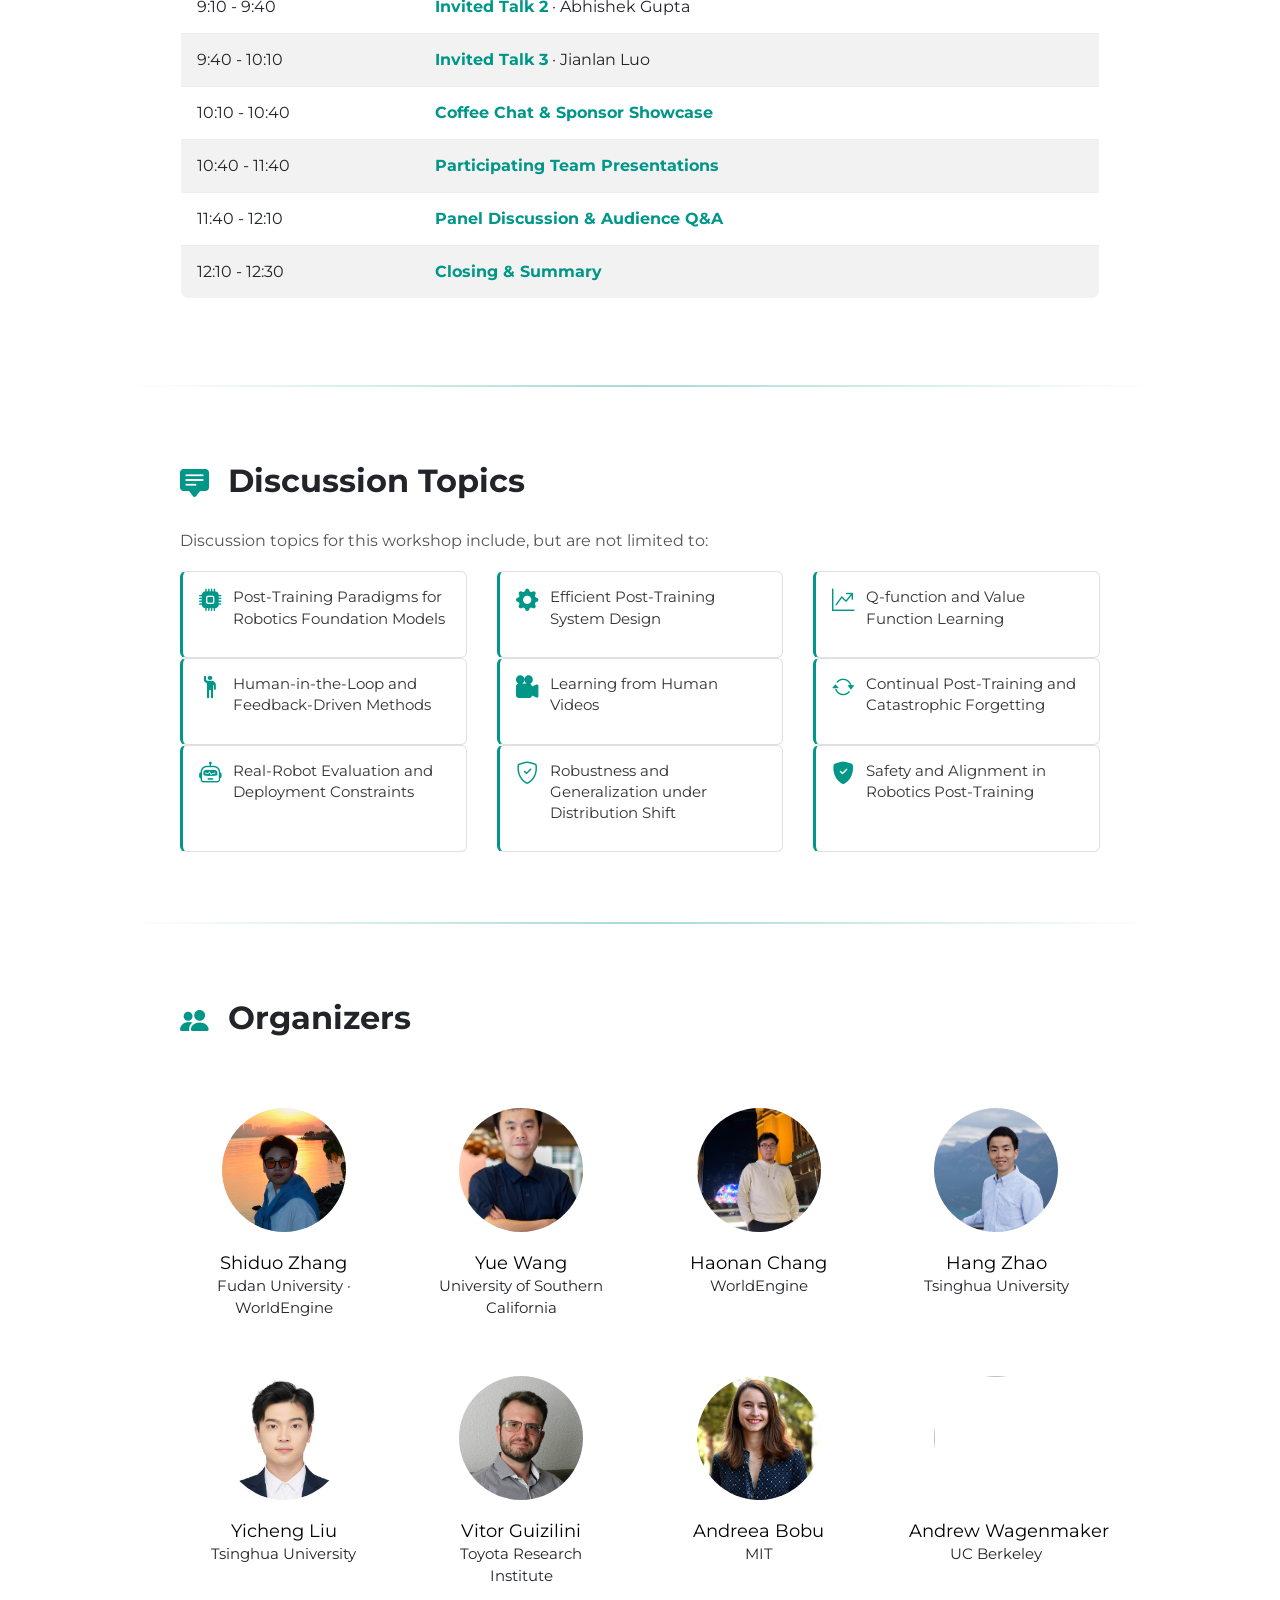
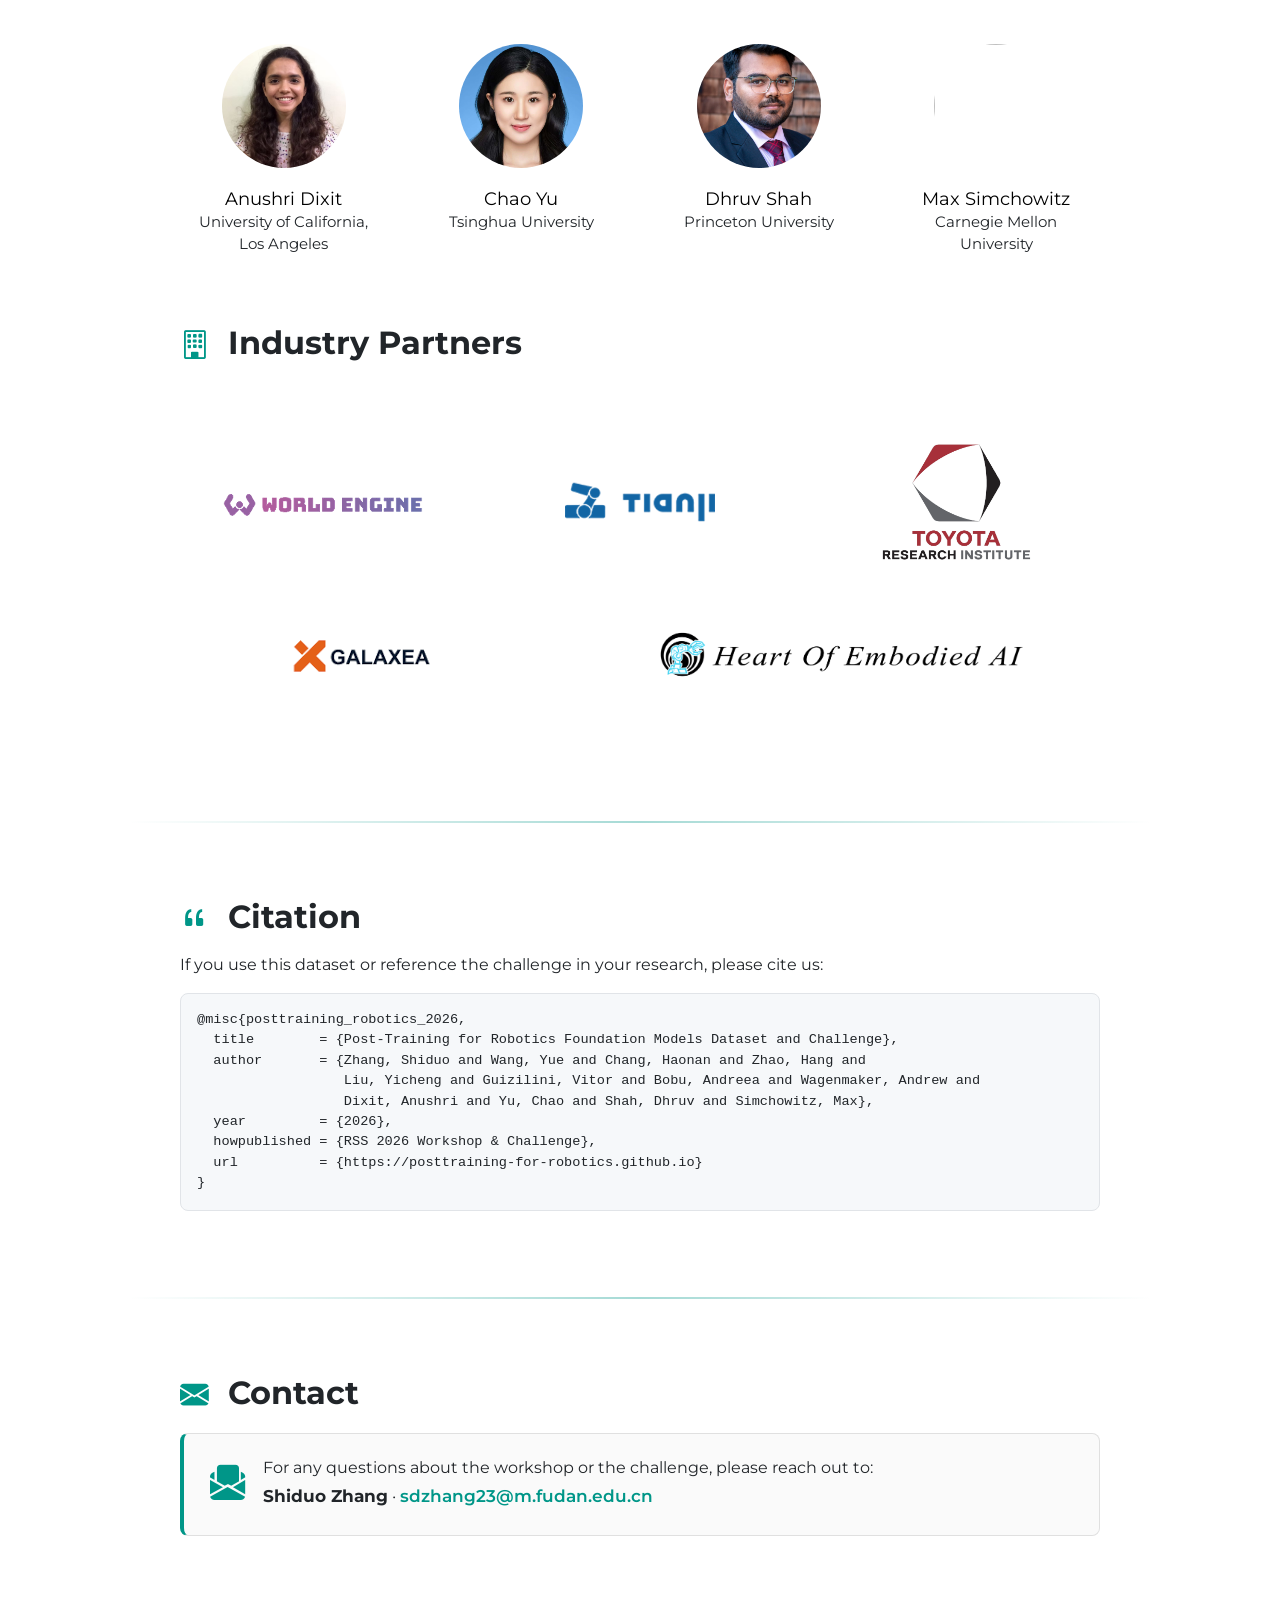
==== commit 47a3a60c: "update phase2" ====
--- a/index.html
+++ b/index.html
@@ -532,9 +532,23 @@
 			<div class="leaderboard-banner">
 			    <i class="bi bi-bar-chart-line-fill"></i>
 			    <div>
-				Final-phase evaluation results across both tracks. Ranking is by <b>Average Success Rate</b> first, with <b>Average Progress Score</b> as the tie-breaker.
-			    </div>
-			</div>
+				Results are reported separately for the two challenge rounds: <b>Phase 1</b> (final benchmark evaluation of all submitted policies) and <b>Phase 2</b> (iterative improvement by the top teams). Ranking is by <b>Average Success Rate</b> first, with <b>Average Progress Score</b> as the tie-breaker.
+			    </div>
+			</div>
+
+			<!-- Phase switcher (Phase 1 / Phase 2) -->
+			<div class="phase-tabs" role="tablist" aria-label="Leaderboard phase switcher">
+			    <button type="button" class="phase-tab" data-phase-tab="p1" role="tab" aria-selected="false" aria-controls="phase-pane-p1">
+				<i class="bi bi-flag-fill"></i> Phase 1 <span class="phase-tab-sub">Final Results</span>
+			    </button>
+			    <button type="button" class="phase-tab active" data-phase-tab="p2" role="tab" aria-selected="true" aria-controls="phase-pane-p2">
+				<i class="bi bi-arrow-repeat"></i> Phase 2 <span class="phase-tab-sub">Iterative Improvement</span>
+			    </button>
+			</div>
+
+			<!-- ===================== Phase 1 results ===================== -->
+			<div class="phase-pane" id="phase-pane-p1" role="tabpanel" data-phase-pane="p1" hidden>
+			<p class="lb-phase-caption">Final Phase 1 evaluation of all submitted policies on the three benchmark tasks. The highlighted top teams advanced to Phase 2.</p>
 
 			<!-- Track switcher (Single-Task / Multi-Task) -->
 			<div class="lb-tabs" role="tablist" aria-label="Leaderboard track switcher">
@@ -583,7 +597,7 @@
 					    <td class="lb-rank-cell">2</td>
 					    <td class="lb-team-cell">
 						<div class="lb-team-name">PengfangQian</div>
-						<div class="lb-model-name">SII</div>
+						<div class="lb-model-name">Fudan &amp; SII</div>
 						<div class="lb-trials">trials: 10 / 10 / 10</div>
 					    </td>
 					    <td>90</td><td>90%</td>
@@ -606,7 +620,7 @@
 					    <td class="lb-rank-cell">4</td>
 					    <td class="lb-team-cell">
 						<div class="lb-team-name">Zhangyu</div>
-						<div class="lb-model-name">Huazhong</div>
+						<div class="lb-model-name">Tsinghua</div>
 						<div class="lb-trials">trials: 10 / 10 / 10</div>
 					    </td>
 					    <td>86</td><td>70%</td>
@@ -836,7 +850,7 @@
 					    <td class="lb-rank-cell">2</td>
 					    <td class="lb-team-cell">
 						<div class="lb-team-name">Zecheng</div>
-						<div class="lb-model-name">ICL</div>
+						<div class="lb-model-name">ICL &amp; Psibot</div>
 						<div class="lb-trials">trials: 10 / 10 / 10</div>
 					    </td>
 					    <td>80</td><td>80%</td>
@@ -859,7 +873,7 @@
 					    <td class="lb-rank-cell">4</td>
 					    <td class="lb-team-cell">
 						<div class="lb-team-name">PengfangQian</div>
-						<div class="lb-model-name">SII</div>
+						<div class="lb-model-name">Fudan &amp; SII</div>
 						<div class="lb-trials">trials: 10 / 12 / 10</div>
 					    </td>
 					    <td>96</td><td>80%</td>
@@ -883,7 +897,7 @@
 					    <td class="lb-rank-cell">6</td>
 					    <td class="lb-team-cell">
 						<div class="lb-team-name">Zhangyu</div>
-						<div class="lb-model-name">Huazhong</div>
+						<div class="lb-model-name">Tsinghua</div>
 						<div class="lb-trials">trials: 10 / 10 / 10</div>
 					    </td>
 					    <td>98</td><td>90%</td>
@@ -1070,8 +1084,460 @@
 			</p>
 			<p class="leaderboard-note" style="font-style: italic;">
 			    <i class="bi bi-check-circle-fill"></i>
-			    <b>Final results.</b> These are the final-phase evaluation results. Each policy was evaluated with up to 5 rollouts per task under a unified setting.
+			    <b>Phase 1 final results.</b> These are the final Phase 1 evaluation results. Each policy was evaluated with up to 5 rollouts per task under a unified setting.
 			</p>
+			</div>
+
+			<!-- ===================== Phase 2 results ===================== -->
+			<div class="phase-pane active" id="phase-pane-p2" role="tabpanel" data-phase-pane="p2">
+			<p class="lb-phase-caption">
+			    Phase 2 teams deploy their own policies to collect rollouts and improve them iteratively via post-training. Every iteration (<b>iter 1–3</b>) is evaluated on the same three tasks and reported below, with each team's Phase 1 result shown as the baseline. The table is updated as new iterations are evaluated.
+			</p>
+
+			<!-- Phase 2 track switcher -->
+			<div class="lb-tabs" role="tablist" aria-label="Phase 2 leaderboard track switcher">
+			    <button type="button" class="lb2-tab active" data-lb2-tab="single" role="tab" aria-selected="true" aria-controls="lb2-pane-single">
+				<i class="bi bi-bullseye"></i> Single-Task <span class="lb-tab-sub">(Specialist)</span>
+			    </button>
+			    <button type="button" class="lb2-tab" data-lb2-tab="multi" role="tab" aria-selected="false" aria-controls="lb2-pane-multi">
+				<i class="bi bi-grid-3x3-gap-fill"></i> Multi-Task <span class="lb-tab-sub">(Generalist)</span>
+			    </button>
+			</div>
+
+			<!-- Phase 2 Single-Task (Specialist) -->
+			<div class="lb2-pane active" id="lb2-pane-single" role="tabpanel" data-lb2-pane="single">
+			    <div class="leaderboard-wrapper">
+				<table class="leaderboard-table">
+				    <thead>
+					<tr>
+					    <th rowspan="2" class="lb-rank">#</th>
+					    <th rowspan="2" class="lb-team">Team / Model</th>
+					    <th rowspan="2" class="lb-team">Run</th>
+					    <th colspan="2" class="lb-task lb-task-1"><code>insert-mouse-battery</code></th>
+					    <th colspan="2" class="lb-task lb-task-2"><code>tower-of-hanoi-game</code></th>
+					    <th colspan="2" class="lb-task lb-task-3"><code>seal-water-bottle-cap</code></th>
+					    <th colspan="2" class="lb-avg">Average</th>
+					</tr>
+					<tr class="lb-metric-row">
+					    <th>Score</th><th>SR</th>
+					    <th>Score</th><th>SR</th>
+					    <th>Score</th><th>SR</th>
+					    <th>Score</th><th>SR</th>
+					</tr>
+				    </thead>
+				    <tbody>
+					<!-- P2LB:single:BEGIN — auto-generated from results/leaderboard_specialist.csv by results/render_phase2_leaderboard.py; do not edit by hand -->
+					<tr class="lb-row gold">
+						<td class="lb-rank-cell"><span class="lb-medal">🥇</span>1</td>
+						<td class="lb-team-cell">
+						<div class="lb-team-name">Haruki</div>
+						<div class="lb-model-name">U-Tokyo</div>
+						<div class="lb-trials">trials: 10 / 10 / 10</div>
+						</td>
+						<td class="lb-run-cell"><span class="lb-run-badge lb-run-p1">Phase 1</span></td>
+						<td>90</td><td>90%</td>
+						<td>66</td><td>50%</td>
+						<td>90</td><td>90%</td>
+						<td class="lb-avg-score">82</td><td class="lb-avg-sr">76.7%</td>
+					</tr>
+					<tr class="lb-row">
+						<td class="lb-rank-cell">2</td>
+						<td class="lb-team-cell">
+						<div class="lb-team-name">Haruki</div>
+						<div class="lb-model-name">U-Tokyo</div>
+						<div class="lb-trials">trials: 15 / 15 / 12</div>
+						</td>
+						<td class="lb-run-cell"><span class="lb-run-badge lb-run-i2">iter 2</span></td>
+						<td>100</td><td>100%</td>
+						<td>63</td><td>50%</td>
+						<td>60</td><td>60%</td>
+						<td class="lb-avg-score">74.3</td><td class="lb-avg-sr">70%</td>
+					</tr>
+					<tr class="lb-row silver">
+						<td class="lb-rank-cell"><span class="lb-medal">🥈</span>3</td>
+						<td class="lb-team-cell">
+						<div class="lb-team-name">VLAlab-JP</div>
+						<div class="lb-trials">trials: 15 / 11 / 15</div>
+						</td>
+						<td class="lb-run-cell"><span class="lb-run-badge lb-run-i1">iter 1</span></td>
+						<td>86</td><td>70%</td>
+						<td>63</td><td>60%</td>
+						<td>57</td><td>50%</td>
+						<td class="lb-avg-score">68.7</td><td class="lb-avg-sr">60%</td>
+					</tr>
+					<tr class="lb-row bronze">
+						<td class="lb-rank-cell"><span class="lb-medal">🥉</span>4</td>
+						<td class="lb-team-cell">
+						<div class="lb-team-name">PengfangQian</div>
+						<div class="lb-model-name">Fudan &amp; SII</div>
+						<div class="lb-trials">trials: 10 / 10 / 10</div>
+						</td>
+						<td class="lb-run-cell"><span class="lb-run-badge lb-run-p1">Phase 1</span></td>
+						<td>90</td><td>90%</td>
+						<td>33</td><td>30%</td>
+						<td>80</td><td>60%</td>
+						<td class="lb-avg-score">67.7</td><td class="lb-avg-sr">60%</td>
+					</tr>
+					<tr class="lb-row">
+						<td class="lb-rank-cell">5</td>
+						<td class="lb-team-cell">
+						<div class="lb-team-name">VLAlab-JP</div>
+						<div class="lb-trials">trials: 10 / 10 / 10</div>
+						</td>
+						<td class="lb-run-cell"><span class="lb-run-badge lb-run-p1">Phase 1</span></td>
+						<td>100</td><td>100%</td>
+						<td>40</td><td>40%</td>
+						<td>30</td><td>30%</td>
+						<td class="lb-avg-score">56.7</td><td class="lb-avg-sr">56.7%</td>
+					</tr>
+					<tr class="lb-row">
+						<td class="lb-rank-cell">6</td>
+						<td class="lb-team-cell">
+						<div class="lb-team-name">Zhangyu</div>
+						<div class="lb-model-name">Tsinghua</div>
+						<div class="lb-trials">trials: 10 / 10 / 10</div>
+						</td>
+						<td class="lb-run-cell"><span class="lb-run-badge lb-run-p1">Phase 1</span></td>
+						<td>86</td><td>70%</td>
+						<td>59</td><td>50%</td>
+						<td>38</td><td>30%</td>
+						<td class="lb-avg-score">61</td><td class="lb-avg-sr">50%</td>
+					</tr>
+					<tr class="lb-row">
+						<td class="lb-rank-cell">7</td>
+						<td class="lb-team-cell">
+						<div class="lb-team-name">Haruki</div>
+						<div class="lb-model-name">U-Tokyo</div>
+						<div class="lb-trials">trials: 15 / 15 / 15</div>
+						</td>
+						<td class="lb-run-cell"><span class="lb-run-badge lb-run-i1">iter 1</span></td>
+						<td>74</td><td>70%</td>
+						<td>63</td><td>60%</td>
+						<td>39</td><td>20%</td>
+						<td class="lb-avg-score">58.7</td><td class="lb-avg-sr">50%</td>
+					</tr>
+					<tr class="lb-row">
+						<td class="lb-rank-cell">8</td>
+						<td class="lb-team-cell">
+						<div class="lb-team-name">Zhangyu</div>
+						<div class="lb-model-name">Tsinghua</div>
+						<div class="lb-trials">trials: 15 / 15 / 15</div>
+						</td>
+						<td class="lb-run-cell"><span class="lb-run-badge lb-run-i1">iter 1</span></td>
+						<td>100</td><td>100%</td>
+						<td>36</td><td>30%</td>
+						<td>31</td><td>20%</td>
+						<td class="lb-avg-score">55.7</td><td class="lb-avg-sr">50%</td>
+					</tr>
+					<tr class="lb-row">
+						<td class="lb-rank-cell">9</td>
+						<td class="lb-team-cell">
+						<div class="lb-team-name">PengfangQian</div>
+						<div class="lb-model-name">Fudan &amp; SII</div>
+						<div class="lb-trials">trials: 15 / 15 / 10</div>
+						</td>
+						<td class="lb-run-cell"><span class="lb-run-badge lb-run-i2">iter 2</span></td>
+						<td>16</td><td>0%</td>
+						<td>56</td><td>50%</td>
+						<td>53</td><td>50%</td>
+						<td class="lb-avg-score">41.7</td><td class="lb-avg-sr">33.3%</td>
+					</tr>
+					<tr class="lb-row">
+						<td class="lb-rank-cell">10</td>
+						<td class="lb-team-cell">
+						<div class="lb-team-name">VLAlab-JP</div>
+						<div class="lb-trials">trials: 12 / 12 / 12</div>
+						</td>
+						<td class="lb-run-cell"><span class="lb-run-badge lb-run-i3">iter 3</span></td>
+						<td>68</td><td>40%</td>
+						<td>0</td><td>0%</td>
+						<td>55</td><td>50%</td>
+						<td class="lb-avg-score">41</td><td class="lb-avg-sr">30%</td>
+					</tr>
+					<tr class="lb-row">
+						<td class="lb-rank-cell">11</td>
+						<td class="lb-team-cell">
+						<div class="lb-team-name">VLAlab-JP</div>
+						<div class="lb-trials">trials: 15 / 10 / 15</div>
+						</td>
+						<td class="lb-run-cell"><span class="lb-run-badge lb-run-i2">iter 2</span></td>
+						<td>40</td><td>20%</td>
+						<td>9</td><td>0%</td>
+						<td>72</td><td>60%</td>
+						<td class="lb-avg-score">40.3</td><td class="lb-avg-sr">26.7%</td>
+					</tr>
+					<tr class="lb-divider"><td colspan="11"><i class="bi bi-exclamation-triangle"></i> Not fully evaluated — tasks with fewer than 10 rollouts count as 0 in the average</td></tr>
+					<tr class="lb-row partial">
+						<td class="lb-rank-cell">—</td>
+						<td class="lb-team-cell">
+						<div class="lb-team-name">PengfangQian</div>
+						<div class="lb-model-name">Fudan &amp; SII</div>
+						<div class="lb-trials">trials: 15 / 15 / —</div>
+						</td>
+						<td class="lb-run-cell"><span class="lb-run-badge lb-run-i3">iter 3</span></td>
+						<td>94</td><td>90%</td>
+						<td>58</td><td>40%</td>
+						<td><span class="lb-na">—</span></td><td><span class="lb-na">—</span></td>
+						<td class="lb-avg-score">50.7</td><td class="lb-avg-sr">43.3%</td>
+					</tr>
+					<tr class="lb-row partial">
+						<td class="lb-rank-cell">—</td>
+						<td class="lb-team-cell">
+						<div class="lb-team-name">Zhangyu</div>
+						<div class="lb-model-name">Tsinghua</div>
+						<div class="lb-trials">trials: 10 / 10 / —</div>
+						</td>
+						<td class="lb-run-cell"><span class="lb-run-badge lb-run-i2">iter 2</span></td>
+						<td>92</td><td>80%</td>
+						<td>3</td><td>0%</td>
+						<td><span class="lb-na">—</span></td><td><span class="lb-na">—</span></td>
+						<td class="lb-avg-score">31.7</td><td class="lb-avg-sr">26.7%</td>
+					</tr>
+					<tr class="lb-row partial">
+						<td class="lb-rank-cell">—</td>
+						<td class="lb-team-cell">
+						<div class="lb-team-name">Haruki</div>
+						<div class="lb-model-name">U-Tokyo</div>
+						<div class="lb-trials">trials: — / 12 / 12</div>
+						</td>
+						<td class="lb-run-cell"><span class="lb-run-badge lb-run-i3">iter 3</span></td>
+						<td><span class="lb-na">—</span></td><td><span class="lb-na">—</span></td>
+						<td>30</td><td>10%</td>
+						<td>74</td><td>60%</td>
+						<td class="lb-avg-score">34.7</td><td class="lb-avg-sr">23.3%</td>
+					</tr>
+					<tr class="lb-row partial">
+						<td class="lb-rank-cell">—</td>
+						<td class="lb-team-cell">
+						<div class="lb-team-name">PengfangQian</div>
+						<div class="lb-model-name">Fudan &amp; SII</div>
+						<div class="lb-trials">trials: 11 / 14 / 4</div>
+						</td>
+						<td class="lb-run-cell"><span class="lb-run-badge lb-run-i1">iter 1</span></td>
+						<td>2</td><td>0%</td>
+						<td>3</td><td>0%</td>
+						<td>25</td><td>25%</td>
+						<td class="lb-avg-score">1.7</td><td class="lb-avg-sr">0%</td>
+					</tr>
+					<tr class="lb-row partial">
+						<td class="lb-rank-cell">—</td>
+						<td class="lb-team-cell">
+						<div class="lb-team-name">Zhangyu</div>
+						<div class="lb-model-name">Tsinghua</div>
+						<div class="lb-trials">trials: — / 10 / —</div>
+						</td>
+						<td class="lb-run-cell"><span class="lb-run-badge lb-run-i3">iter 3</span></td>
+						<td><span class="lb-na">—</span></td><td><span class="lb-na">—</span></td>
+						<td>0</td><td>0%</td>
+						<td><span class="lb-na">—</span></td><td><span class="lb-na">—</span></td>
+						<td class="lb-avg-score">0</td><td class="lb-avg-sr">0%</td>
+					</tr>
+					<!-- P2LB:single:END -->
+				    </tbody>
+				</table>
+			    </div>
+			</div>
+
+			<!-- Phase 2 Multi-Task (Generalist) -->
+			<div class="lb2-pane" id="lb2-pane-multi" role="tabpanel" data-lb2-pane="multi" hidden>
+			    <div class="leaderboard-wrapper">
+				<table class="leaderboard-table">
+				    <thead>
+					<tr>
+					    <th rowspan="2" class="lb-rank">#</th>
+					    <th rowspan="2" class="lb-team">Team / Model</th>
+					    <th rowspan="2" class="lb-team">Run</th>
+					    <th colspan="2" class="lb-task lb-task-1"><code>insert-mouse-battery</code></th>
+					    <th colspan="2" class="lb-task lb-task-2"><code>tower-of-hanoi-game</code></th>
+					    <th colspan="2" class="lb-task lb-task-3"><code>seal-water-bottle-cap</code></th>
+					    <th colspan="2" class="lb-avg">Average</th>
+					</tr>
+					<tr class="lb-metric-row">
+					    <th>Score</th><th>SR</th>
+					    <th>Score</th><th>SR</th>
+					    <th>Score</th><th>SR</th>
+					    <th>Score</th><th>SR</th>
+					</tr>
+				    </thead>
+				    <tbody>
+					<!-- P2LB:multi:BEGIN — auto-generated from results/leaderboard_generalist.csv by results/render_phase2_leaderboard.py; do not edit by hand -->
+					<tr class="lb-row gold">
+						<td class="lb-rank-cell"><span class="lb-medal">🥇</span>1</td>
+						<td class="lb-team-cell">
+						<div class="lb-team-name">Haruki</div>
+						<div class="lb-model-name">U-Tokyo</div>
+						<div class="lb-trials">trials: 10 / 10 / 10</div>
+						</td>
+						<td class="lb-run-cell"><span class="lb-run-badge lb-run-p1">Phase 1</span></td>
+						<td>80</td><td>80%</td>
+						<td>66</td><td>60%</td>
+						<td>60</td><td>60%</td>
+						<td class="lb-avg-score">68.7</td><td class="lb-avg-sr">66.7%</td>
+					</tr>
+					<tr class="lb-row silver">
+						<td class="lb-rank-cell"><span class="lb-medal">🥈</span>2</td>
+						<td class="lb-team-cell">
+						<div class="lb-team-name">PengfangQian</div>
+						<div class="lb-model-name">Fudan &amp; SII</div>
+						<div class="lb-trials">trials: 15 / 15 / 13</div>
+						</td>
+						<td class="lb-run-cell"><span class="lb-run-badge lb-run-i1">iter 1</span></td>
+						<td>100</td><td>100%</td>
+						<td>72</td><td>50%</td>
+						<td>37</td><td>30%</td>
+						<td class="lb-avg-score">69.7</td><td class="lb-avg-sr">60%</td>
+					</tr>
+					<tr class="lb-row">
+						<td class="lb-rank-cell">3</td>
+						<td class="lb-team-cell">
+						<div class="lb-team-name">Haruki</div>
+						<div class="lb-model-name">U-Tokyo</div>
+						<div class="lb-trials">trials: 15 / 15 / 12</div>
+						</td>
+						<td class="lb-run-cell"><span class="lb-run-badge lb-run-i3">iter 3</span></td>
+						<td>70</td><td>70%</td>
+						<td>90</td><td>90%</td>
+						<td>42</td><td>20%</td>
+						<td class="lb-avg-score">67.3</td><td class="lb-avg-sr">60%</td>
+					</tr>
+					<tr class="lb-row bronze">
+						<td class="lb-rank-cell"><span class="lb-medal">🥉</span>4</td>
+						<td class="lb-team-cell">
+						<div class="lb-team-name">VLAlab-JP</div>
+						<div class="lb-trials">trials: 15 / 13 / 15</div>
+						</td>
+						<td class="lb-run-cell"><span class="lb-run-badge lb-run-i1">iter 1</span></td>
+						<td>60</td><td>60%</td>
+						<td>75</td><td>60%</td>
+						<td>66</td><td>60%</td>
+						<td class="lb-avg-score">67</td><td class="lb-avg-sr">60%</td>
+					</tr>
+					<tr class="lb-row">
+						<td class="lb-rank-cell">5</td>
+						<td class="lb-team-cell">
+						<div class="lb-team-name">Haruki</div>
+						<div class="lb-model-name">U-Tokyo</div>
+						<div class="lb-trials">trials: 15 / 15 / 15</div>
+						</td>
+						<td class="lb-run-cell"><span class="lb-run-badge lb-run-i1">iter 1</span></td>
+						<td>88</td><td>80%</td>
+						<td>83</td><td>80%</td>
+						<td>20</td><td>20%</td>
+						<td class="lb-avg-score">63.7</td><td class="lb-avg-sr">60%</td>
+					</tr>
+					<tr class="lb-row">
+						<td class="lb-rank-cell">6</td>
+						<td class="lb-team-cell">
+						<div class="lb-team-name">Zecheng</div>
+						<div class="lb-model-name">ICL &amp; Psibot</div>
+						<div class="lb-trials">trials: 10 / 10 / 10</div>
+						</td>
+						<td class="lb-run-cell"><span class="lb-run-badge lb-run-p1">Phase 1</span></td>
+						<td>80</td><td>80%</td>
+						<td>52</td><td>40%</td>
+						<td>55</td><td>50%</td>
+						<td class="lb-avg-score">62.3</td><td class="lb-avg-sr">56.7%</td>
+					</tr>
+					<tr class="lb-row">
+						<td class="lb-rank-cell">7</td>
+						<td class="lb-team-cell">
+						<div class="lb-team-name">VLAlab-JP</div>
+						<div class="lb-trials">trials: 13 / 13 / 13</div>
+						</td>
+						<td class="lb-run-cell"><span class="lb-run-badge lb-run-p1">Phase 1</span></td>
+						<td>98.5</td><td>92.3%</td>
+						<td>48.5</td><td>46.2%</td>
+						<td>34.6</td><td>23.1%</td>
+						<td class="lb-avg-score">60.5</td><td class="lb-avg-sr">53.8%</td>
+					</tr>
+					<tr class="lb-row">
+						<td class="lb-rank-cell">8</td>
+						<td class="lb-team-cell">
+						<div class="lb-team-name">PengfangQian</div>
+						<div class="lb-model-name">Fudan &amp; SII</div>
+						<div class="lb-trials">trials: 10 / 12 / 10</div>
+						</td>
+						<td class="lb-run-cell"><span class="lb-run-badge lb-run-p1">Phase 1</span></td>
+						<td>96</td><td>80%</td>
+						<td>44.2</td><td>41.7%</td>
+						<td>40</td><td>40%</td>
+						<td class="lb-avg-score">59.1</td><td class="lb-avg-sr">53.1%</td>
+					</tr>
+					<tr class="lb-row">
+						<td class="lb-rank-cell">9</td>
+						<td class="lb-team-cell">
+						<div class="lb-team-name">Haruki</div>
+						<div class="lb-model-name">U-Tokyo</div>
+						<div class="lb-trials">trials: 15 / 15 / 15</div>
+						</td>
+						<td class="lb-run-cell"><span class="lb-run-badge lb-run-i2">iter 2</span></td>
+						<td>80</td><td>80%</td>
+						<td>43</td><td>40%</td>
+						<td>31</td><td>20%</td>
+						<td class="lb-avg-score">51.3</td><td class="lb-avg-sr">46.7%</td>
+					</tr>
+					<tr class="lb-row">
+						<td class="lb-rank-cell">10</td>
+						<td class="lb-team-cell">
+						<div class="lb-team-name">VLAlab-JP</div>
+						<div class="lb-trials">trials: 15 / 14 / 15</div>
+						</td>
+						<td class="lb-run-cell"><span class="lb-run-badge lb-run-i2">iter 2</span></td>
+						<td>52</td><td>40%</td>
+						<td>25</td><td>10%</td>
+						<td>85</td><td>80%</td>
+						<td class="lb-avg-score">54</td><td class="lb-avg-sr">43.3%</td>
+					</tr>
+					<tr class="lb-row">
+						<td class="lb-rank-cell">11</td>
+						<td class="lb-team-cell">
+						<div class="lb-team-name">Zecheng</div>
+						<div class="lb-model-name">ICL &amp; Psibot</div>
+						<div class="lb-trials">trials: 15 / 15 / 15</div>
+						</td>
+						<td class="lb-run-cell"><span class="lb-run-badge lb-run-i1">iter 1</span></td>
+						<td>70</td><td>70%</td>
+						<td>38</td><td>20%</td>
+						<td>46</td><td>20%</td>
+						<td class="lb-avg-score">51.3</td><td class="lb-avg-sr">36.7%</td>
+					</tr>
+					<tr class="lb-row">
+						<td class="lb-rank-cell">12</td>
+						<td class="lb-team-cell">
+						<div class="lb-team-name">VLAlab-JP</div>
+						<div class="lb-trials">trials: 15 / 11 / 12</div>
+						</td>
+						<td class="lb-run-cell"><span class="lb-run-badge lb-run-i3">iter 3</span></td>
+						<td>54</td><td>50%</td>
+						<td>10</td><td>10%</td>
+						<td>20</td><td>20%</td>
+						<td class="lb-avg-score">28</td><td class="lb-avg-sr">26.7%</td>
+					</tr>
+					<tr class="lb-divider"><td colspan="11"><i class="bi bi-exclamation-triangle"></i> Not fully evaluated — tasks with fewer than 10 rollouts count as 0 in the average</td></tr>
+					<tr class="lb-row partial">
+						<td class="lb-rank-cell">—</td>
+						<td class="lb-team-cell">
+						<div class="lb-team-name">PengfangQian</div>
+						<div class="lb-model-name">Fudan &amp; SII</div>
+						<div class="lb-trials">trials: 15 / 15 / —</div>
+						</td>
+						<td class="lb-run-cell"><span class="lb-run-badge lb-run-i2">iter 2</span></td>
+						<td>88</td><td>80%</td>
+						<td>60</td><td>50%</td>
+						<td><span class="lb-na">—</span></td><td><span class="lb-na">—</span></td>
+						<td class="lb-avg-score">49.3</td><td class="lb-avg-sr">43.3%</td>
+					</tr>
+					<!-- P2LB:multi:END -->
+				    </tbody>
+				</table>
+			    </div>
+			</div>
+
+			<p class="leaderboard-note">
+			    <i class="bi bi-info-circle"></i>
+			    Each row is one evaluated run: a team's <b>Phase 1</b> baseline or a Phase 2 iteration (<b>iter 1–3</b>). <b>Score</b> / <b>SR</b> are computed over the first 10 evaluation rollouts per task; rollouts beyond 10 serve only as a tie-breaker. Ranking is by <b>Average SR</b>, then <b>Average Score</b>. Medals (🥇🥈🥉) mark the top-3 <b>teams</b>, placed on each team's best run. Runs below the divider were not fully evaluated — tasks with fewer than 10 rollouts (or not evaluated, <code>—</code>) count as 0 in the average.
+			</p>
+			</div>
 
 			<!-- Registration -->
 			<span class="subtitlesec" id="challenge-registration">Registration</span>
@@ -1571,7 +2037,9 @@
 		    });
 		});
 	    }
+	    wireTabs('.phase-tab', 'data-phase-tab', '.phase-pane', 'data-phase-pane');
 	    wireTabs('.lb-tab', 'data-lb-tab', '.lb-pane', 'data-lb-pane');
+	    wireTabs('.lb2-tab', 'data-lb2-tab', '.lb2-pane', 'data-lb2-pane');
 	    wireTabs('.task-tab', 'data-task-tab', '.task-pane', 'data-task-pane');
 	})();
 	</script>
--- a/css/style.css
+++ b/css/style.css
@@ -658,7 +658,7 @@
     margin: 0 0 16px 0;
     gap: 2px;
 }
-.lb-tab {
+.lb-tab, .lb2-tab {
     border: none;
     background: transparent;
     color: #555;
@@ -672,19 +672,19 @@
     align-items: center;
     gap: 6px;
 }
-.lb-tab i { font-size: 1.0em; }
-.lb-tab:hover { color: #009688; }
-.lb-tab.active {
+.lb-tab i, .lb2-tab i { font-size: 1.0em; }
+.lb-tab:hover, .lb2-tab:hover { color: #009688; }
+.lb-tab.active, .lb2-tab.active {
     background: linear-gradient(135deg, #009688 0%, #00796b 100%);
     color: #fff;
     box-shadow: 0 2px 10px rgba(0, 150, 136, 0.32);
 }
 .lb-tab-sub { font-weight: 400; opacity: 0.85; }
-.lb-tab.active .lb-tab-sub { opacity: 0.92; }
+.lb-tab.active .lb-tab-sub, .lb2-tab.active .lb-tab-sub { opacity: 0.92; }
 
 /* Tab panes */
-.lb-pane { display: none; }
-.lb-pane.active { display: block; }
+.lb-pane, .lb2-pane { display: none; }
+.lb-pane.active, .lb2-pane.active { display: block; }
 
 /* Task cell <code> styling inside the table headers */
 .leaderboard-table thead th code {
@@ -698,7 +698,7 @@
 
 @media (max-width: 576px) {
     .lb-tabs { width: 100%; }
-    .lb-tab { flex: 1; padding: 8px 10px; font-size: 0.85em; }
+    .lb-tab, .lb2-tab { flex: 1; padding: 8px 10px; font-size: 0.85em; }
     .lb-tab-sub { display: none; }
 }
 
@@ -837,6 +837,80 @@
     font-style: italic;
     text-align: center;
 }
+
+/* Phase switcher (Phase 1 / Phase 2) */
+.phase-tabs {
+    display: inline-flex;
+    gap: 10px;
+    margin: 4px 0 18px 0;
+}
+.phase-tab {
+    border: 1px solid #d5dbdc;
+    background: #fff;
+    color: #46565c;
+    padding: 10px 22px;
+    border-radius: 8px;
+    font-size: 0.95em;
+    font-weight: 700;
+    cursor: pointer;
+    display: inline-flex;
+    align-items: center;
+    gap: 8px;
+    transition: background 0.2s ease, color 0.2s ease, border-color 0.2s ease, box-shadow 0.2s ease;
+}
+.phase-tab i { font-size: 1.05em; }
+.phase-tab:hover { border-color: #009688; color: #009688; }
+.phase-tab.active {
+    background: linear-gradient(135deg, #1a3940 0%, #0f2329 100%);
+    color: #fff;
+    border-color: #0f2329;
+    box-shadow: 0 2px 10px rgba(15, 35, 41, 0.28);
+}
+.phase-tab-sub { font-weight: 400; font-size: 0.85em; opacity: 0.75; }
+.phase-tab.active .phase-tab-sub { opacity: 0.85; }
+.phase-pane { display: none; }
+.phase-pane.active { display: block; }
+@media (max-width: 576px) {
+    .phase-tabs { width: 100%; }
+    .phase-tab { flex: 1; justify-content: center; padding: 10px 8px; font-size: 0.88em; }
+    .phase-tab-sub { display: none; }
+}
+
+.lb-phase-caption { color: #555; font-size: 0.93em; margin-bottom: 14px; }
+
+/* Phase-2 run badges (Phase 1 baseline / iter 1-3) */
+.lb-run-cell { white-space: nowrap; width: 90px; }
+.lb-run-badge {
+    display: inline-block;
+    padding: 3px 10px;
+    border-radius: 10px;
+    font-size: 0.78em;
+    font-weight: 600;
+    font-family: ui-monospace, "SF Mono", Menlo, Consolas, monospace;
+    color: #fff;
+}
+.lb-run-p1 { background: #5a6b72; }
+.lb-run-i1 { background: #4db6ac; }
+.lb-run-i2 { background: #009688; }
+.lb-run-i3 { background: #00695c; }
+
+/* Phase-2 rows that were not fully evaluated */
+.leaderboard-table tbody tr.lb-row.partial td { background: #fbfbfb; color: #a3a3a3; }
+.leaderboard-table tbody tr.lb-row.partial:hover td { background: #f5f7f7; }
+.leaderboard-table tbody tr.lb-row.partial .lb-team-name { color: #888; }
+.leaderboard-table tbody tr.lb-row.partial .lb-avg-score,
+.leaderboard-table tbody tr.lb-row.partial .lb-avg-sr { color: #999; background: #f4f4f4; }
+.leaderboard-table tbody tr.lb-row.partial .lb-run-badge { opacity: 0.65; }
+.leaderboard-table tbody tr.lb-divider td {
+    background: #fdf8ee;
+    color: #8a6d3b;
+    font-weight: 600;
+    text-align: left;
+    padding: 8px 14px;
+    font-size: 0.85em;
+    border-top: 2px solid #e2cfa8;
+}
+.leaderboard-table tbody .lb-na { color: #bbb; }
 
 .leaderboard-note {
     margin-top: 14px;
@@ -1139,6 +1213,9 @@
     transform: translateY(-2px);
     box-shadow: 0 4px 14px rgba(0, 150, 136, 0.10);
 }
+/* Invited-talk cards in the speakers section stack vertically — keep them apart */
+#speakers .tutorial-card { margin-bottom: 22px; }
+#speakers .tutorial-card:last-child { margin-bottom: 0; }
 .tutorial-card-header {
     display: flex;
     align-items: center;
